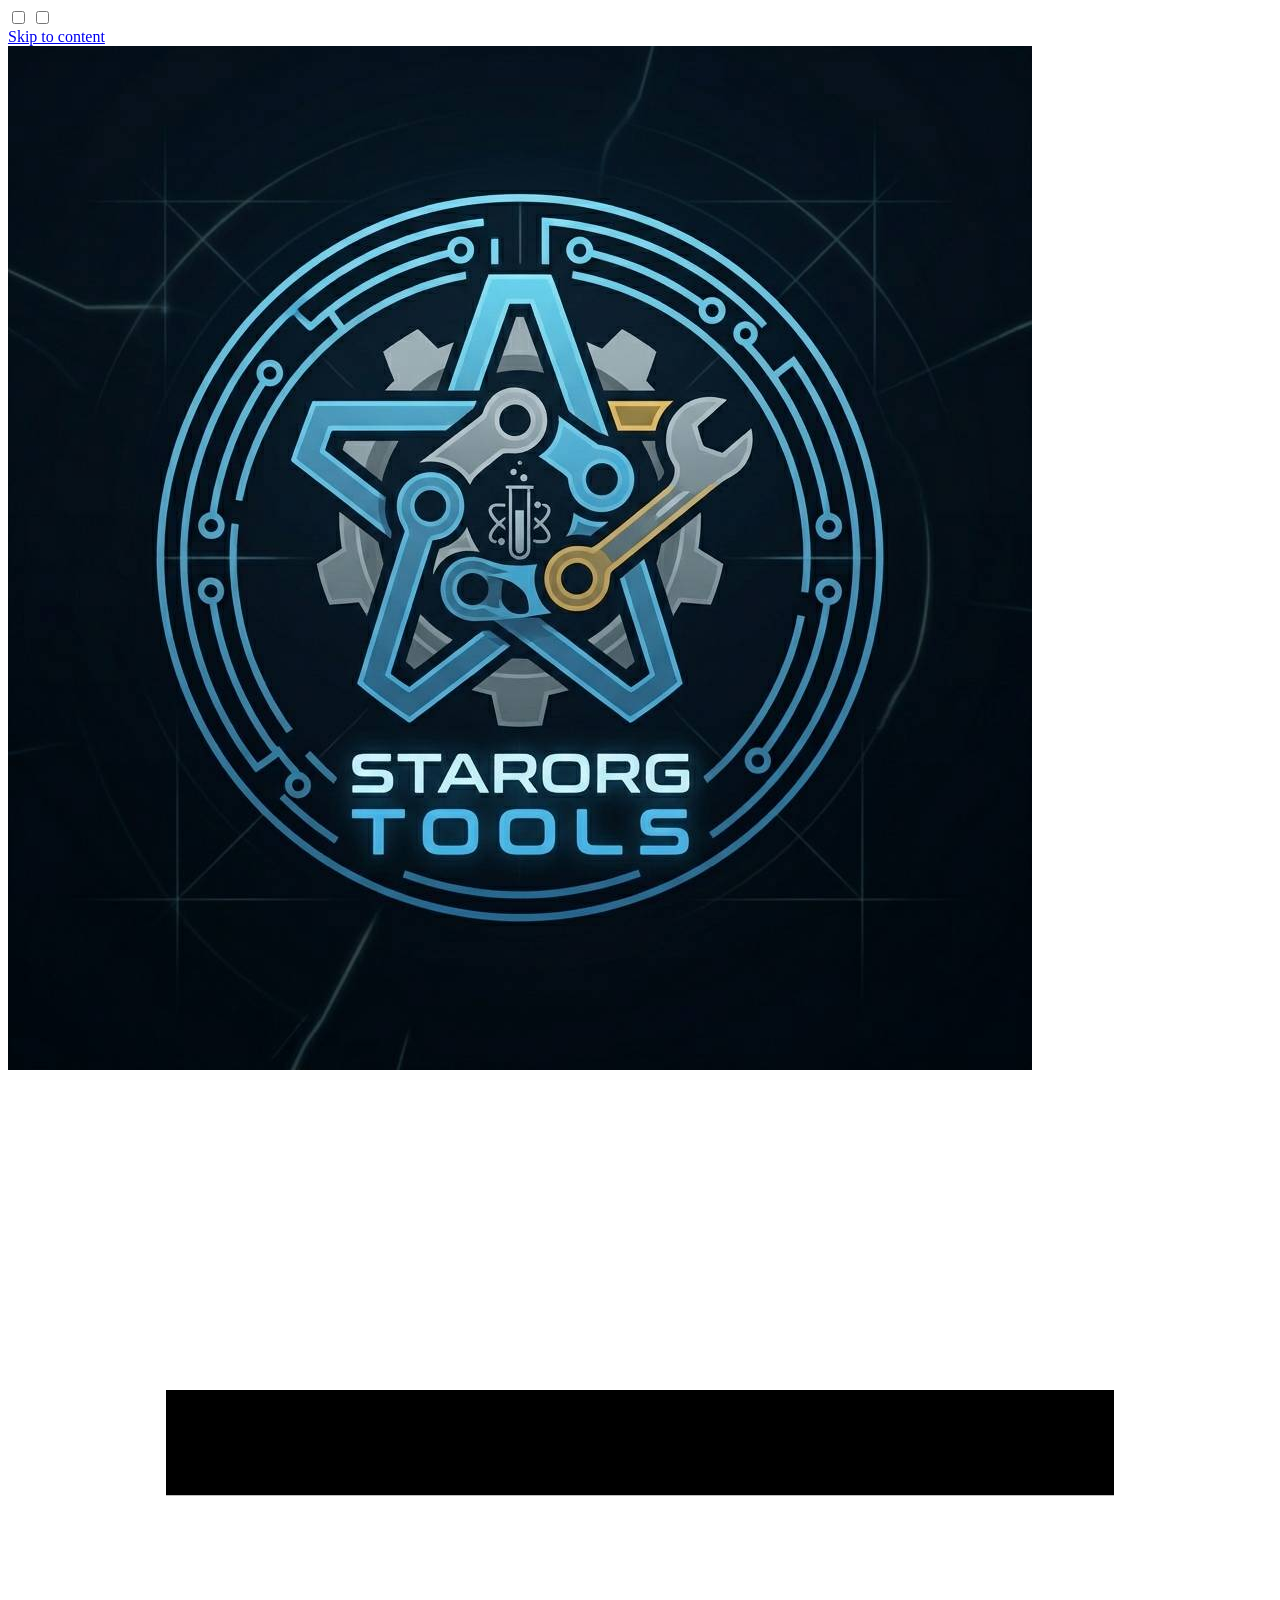
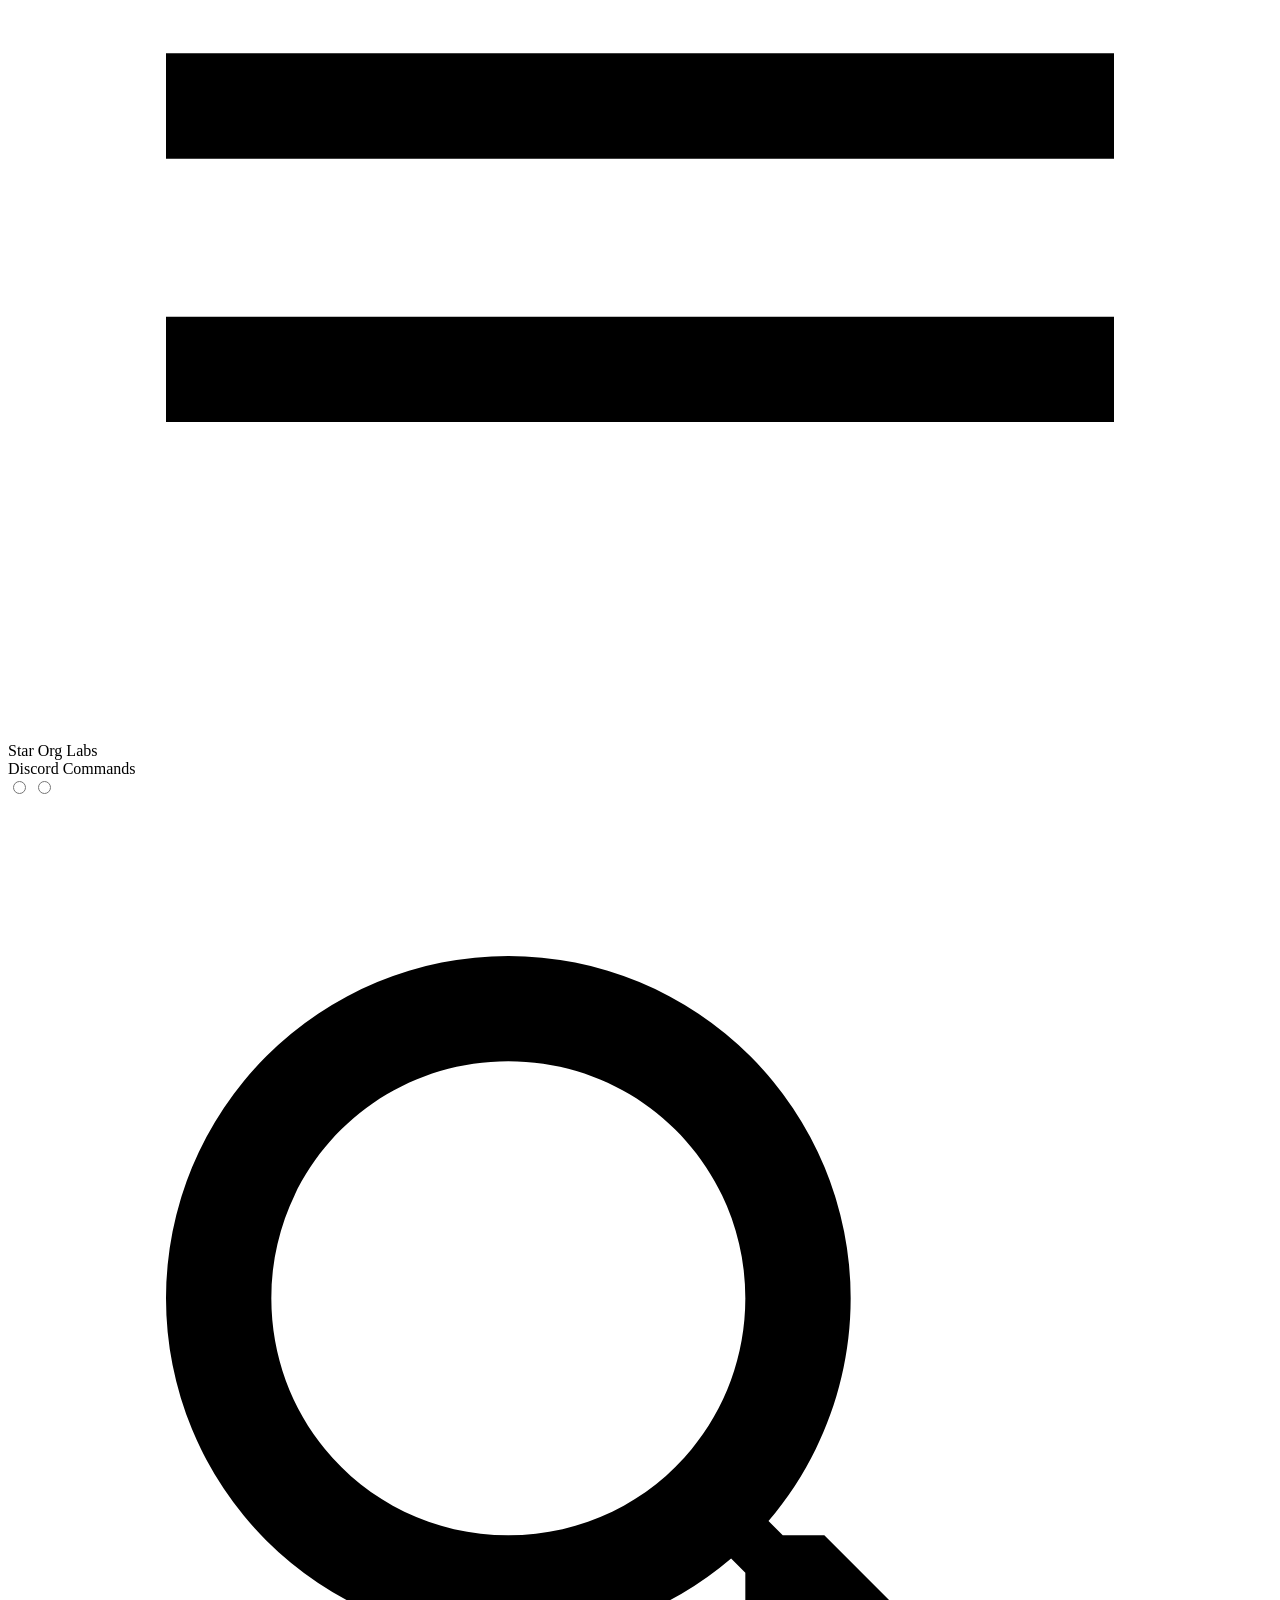
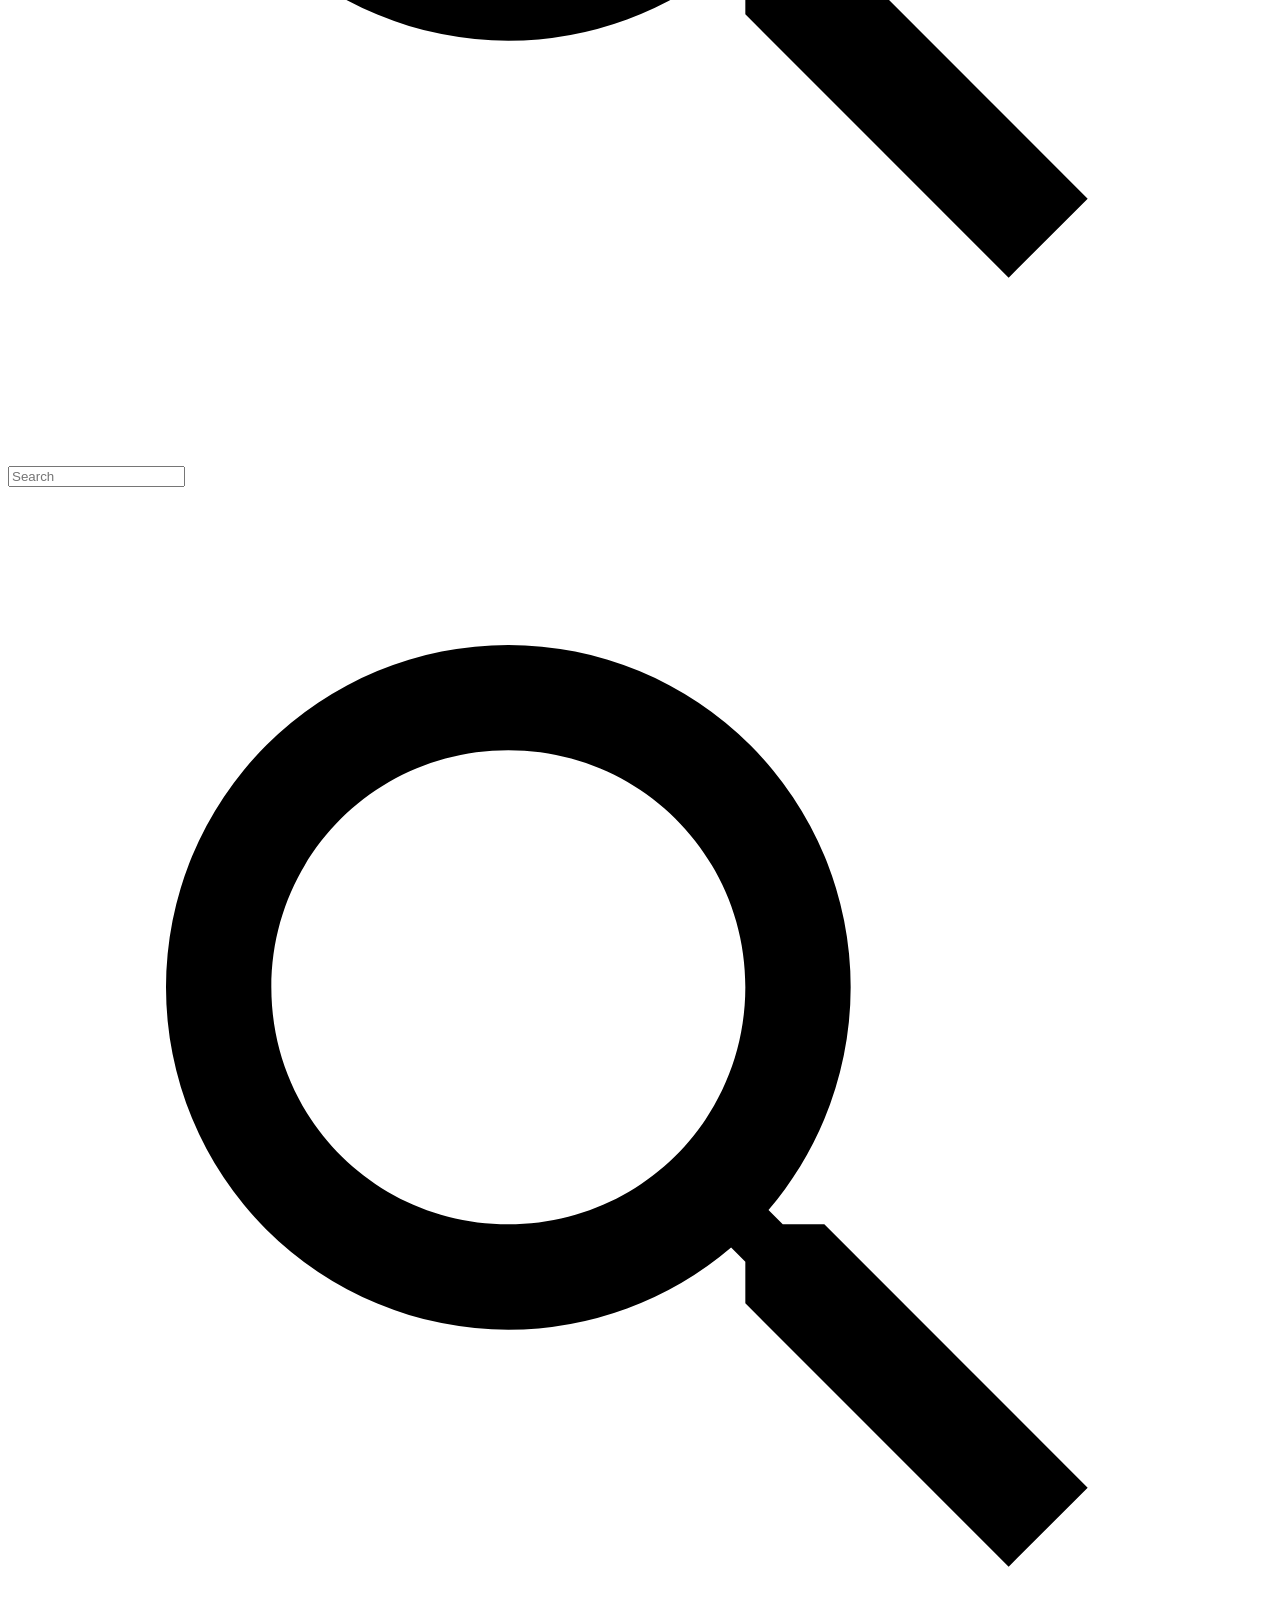
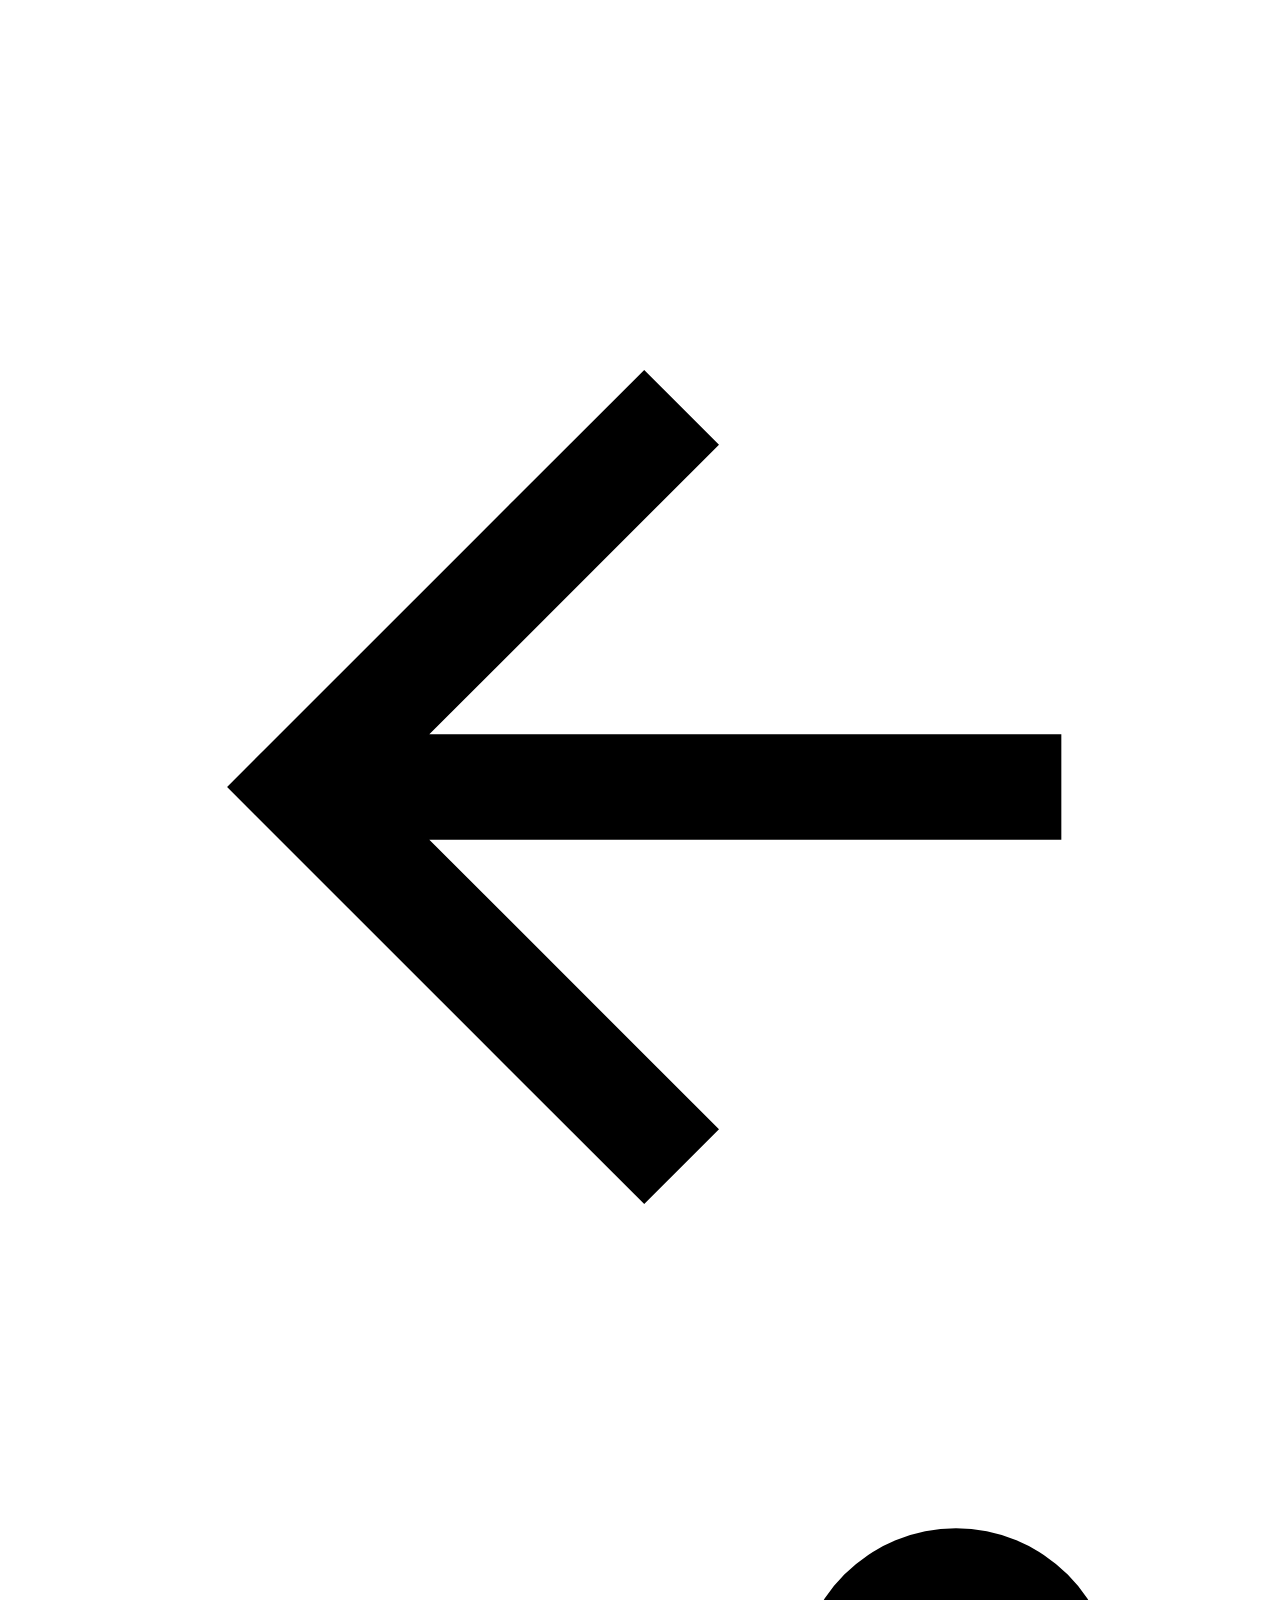
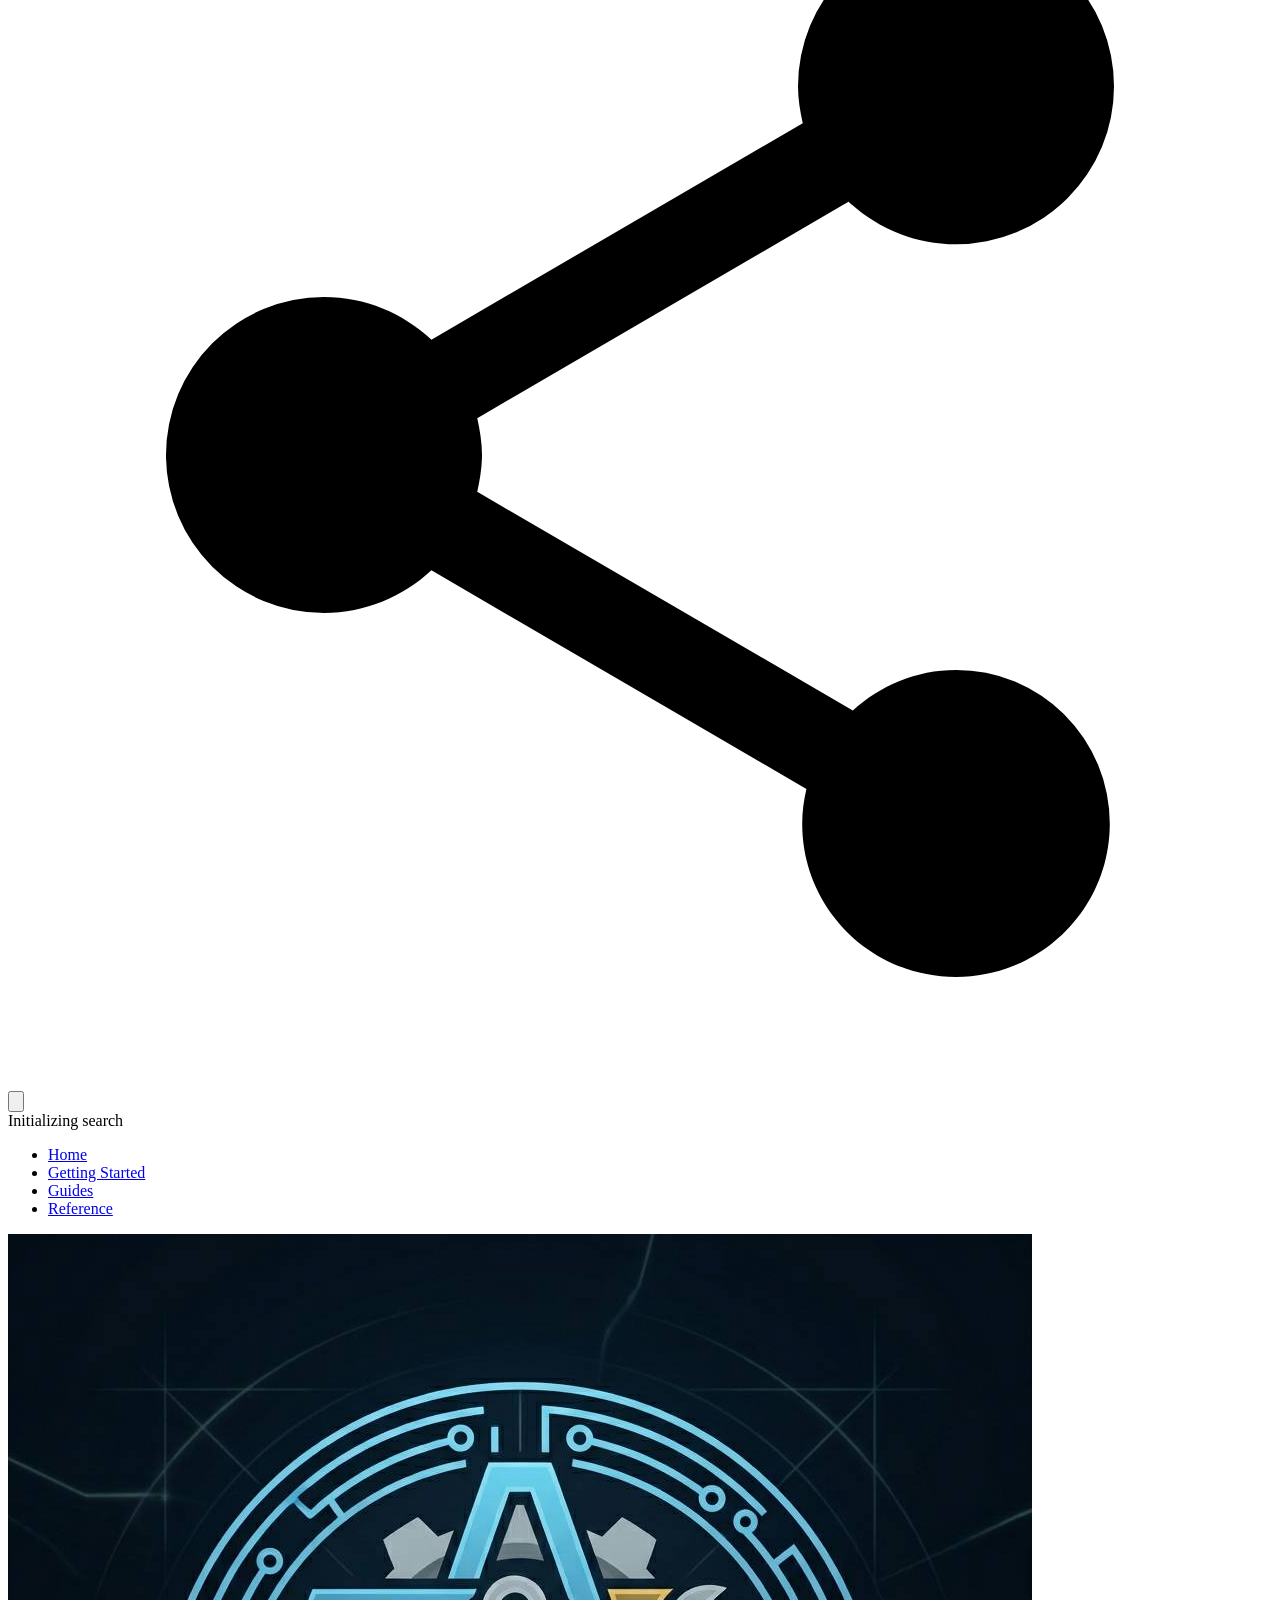
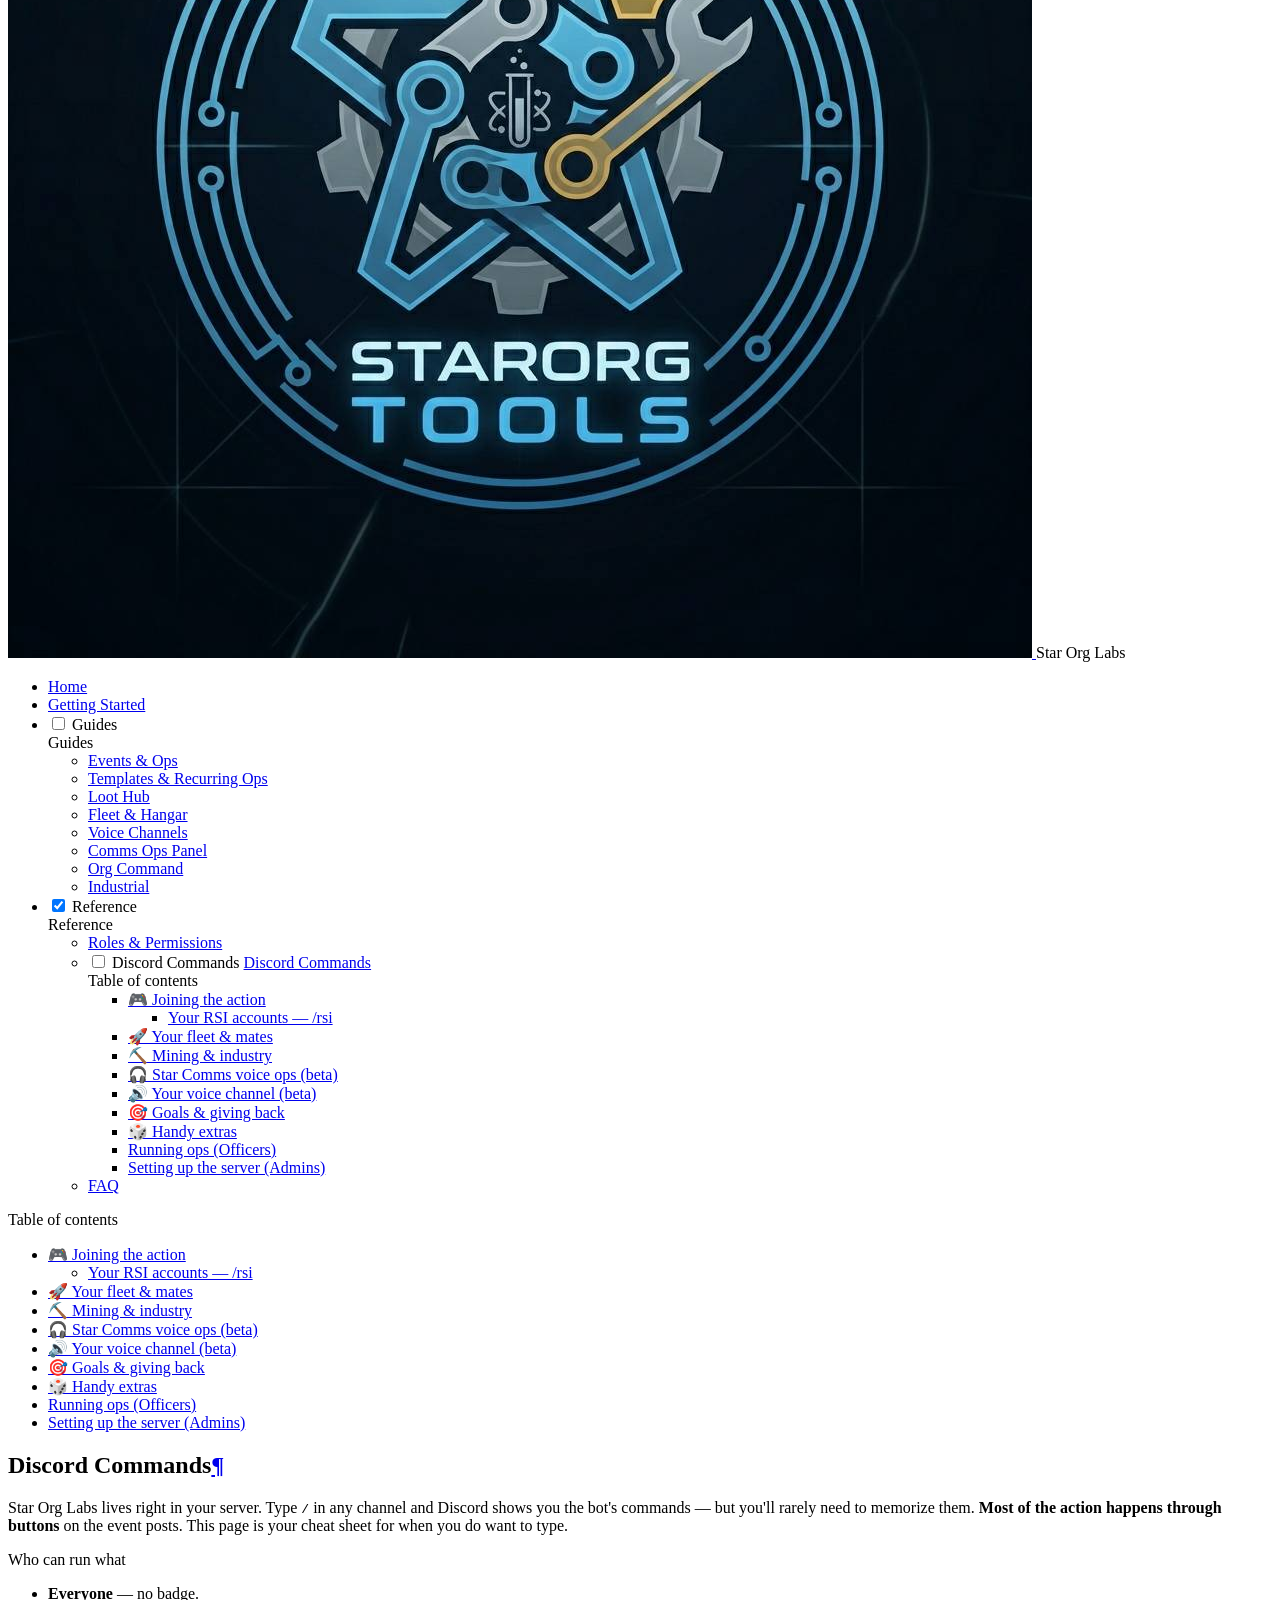
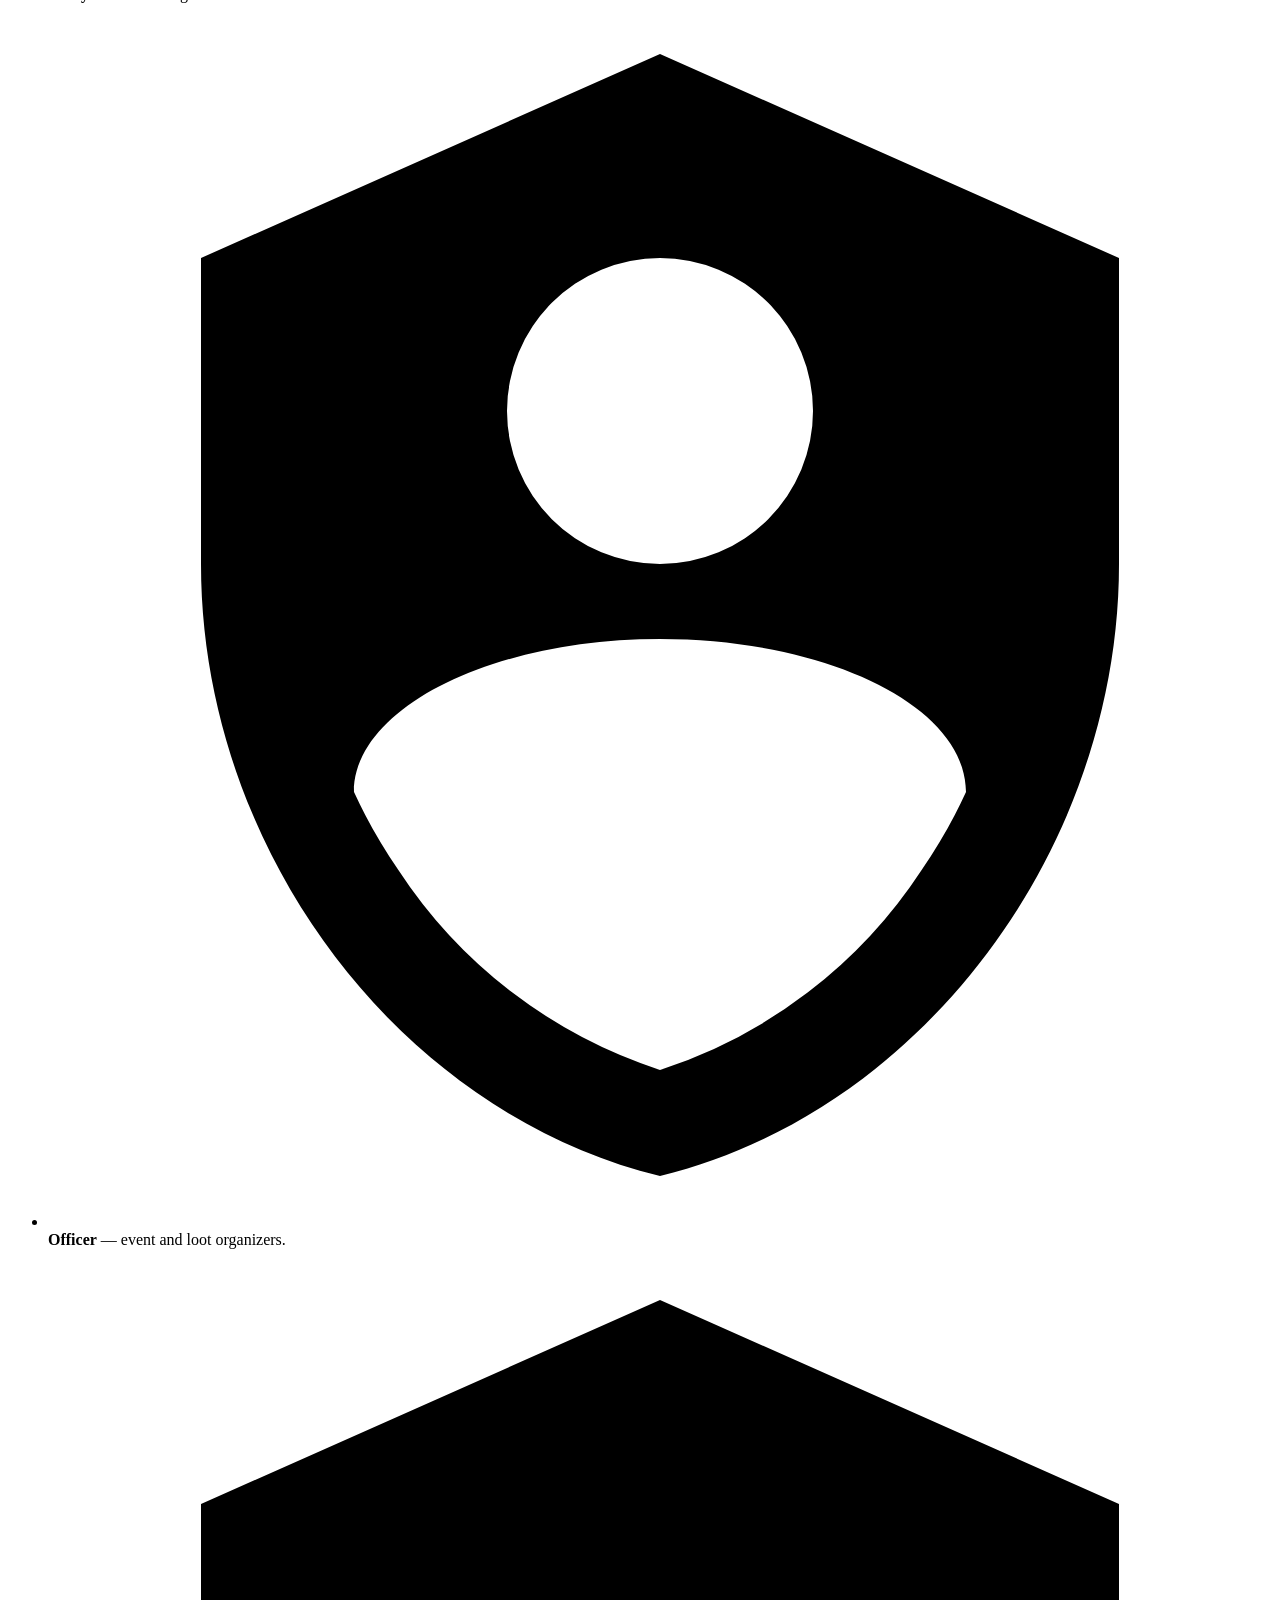
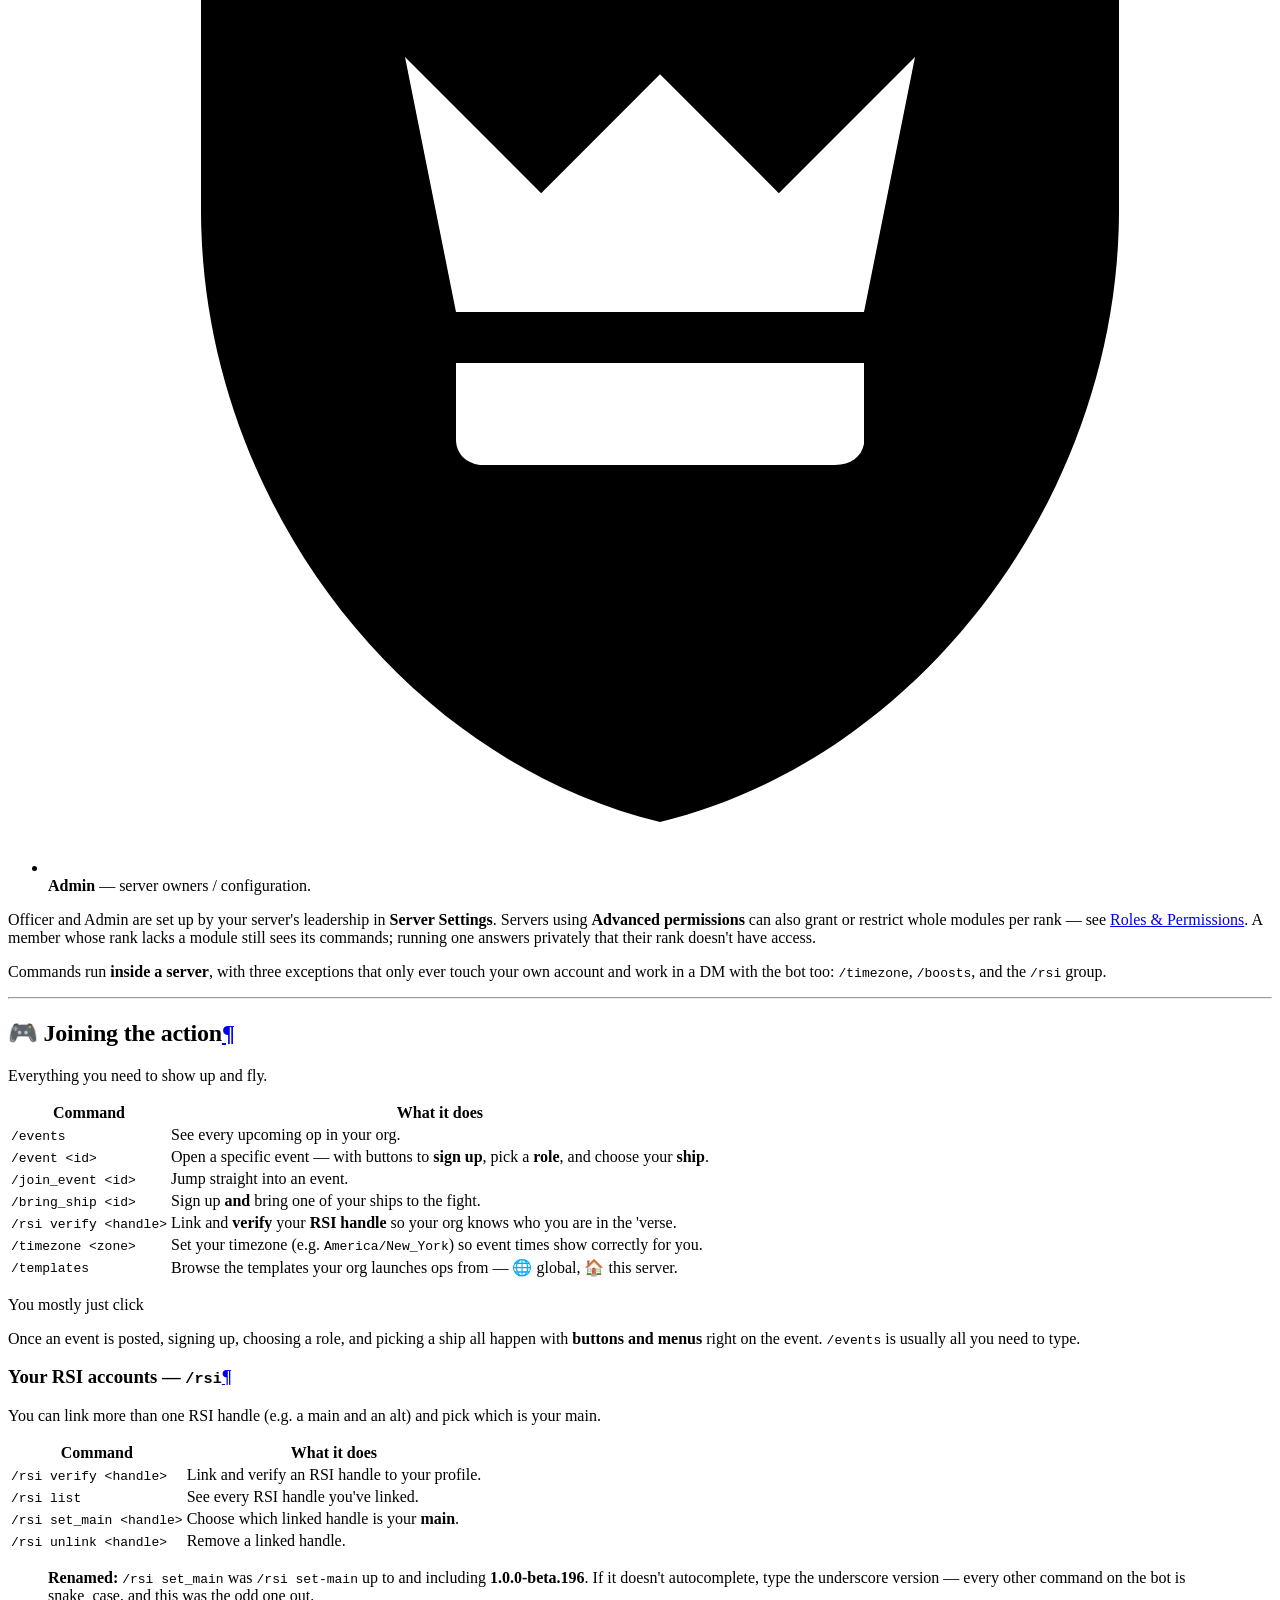
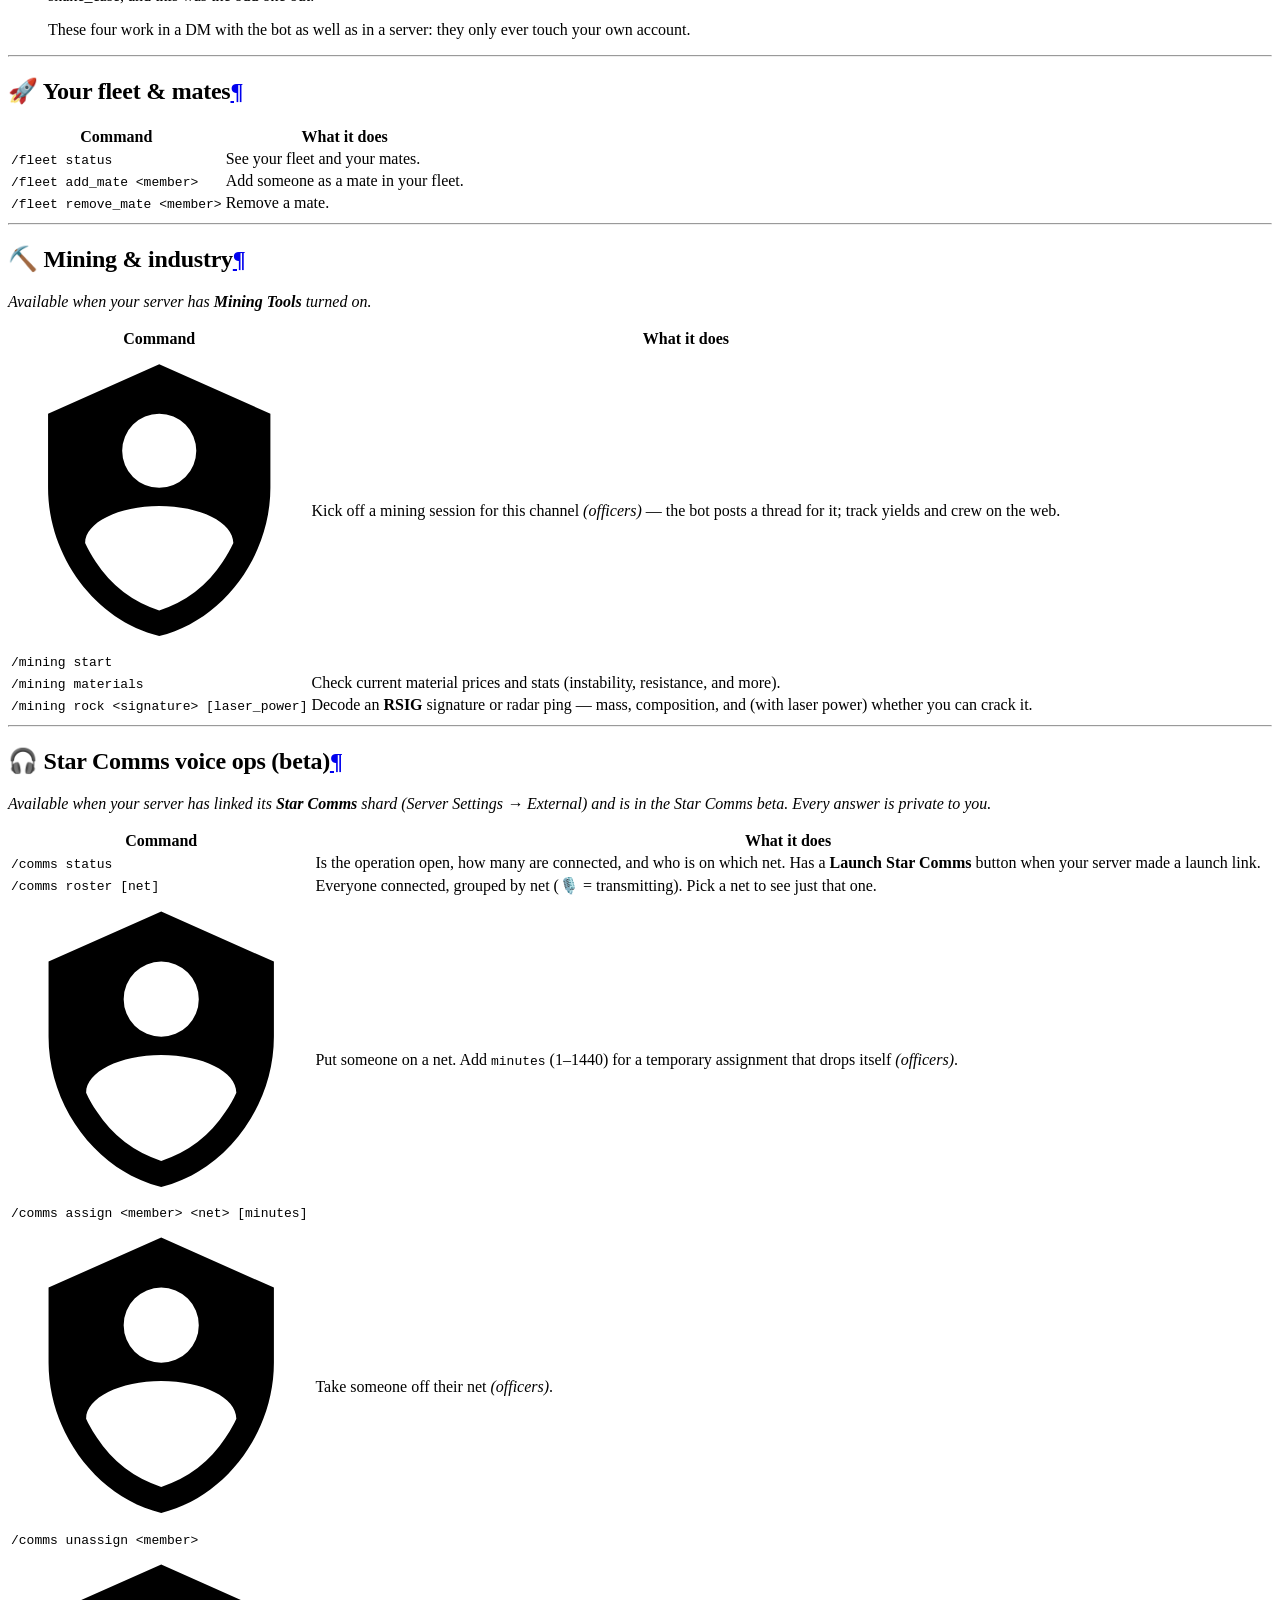
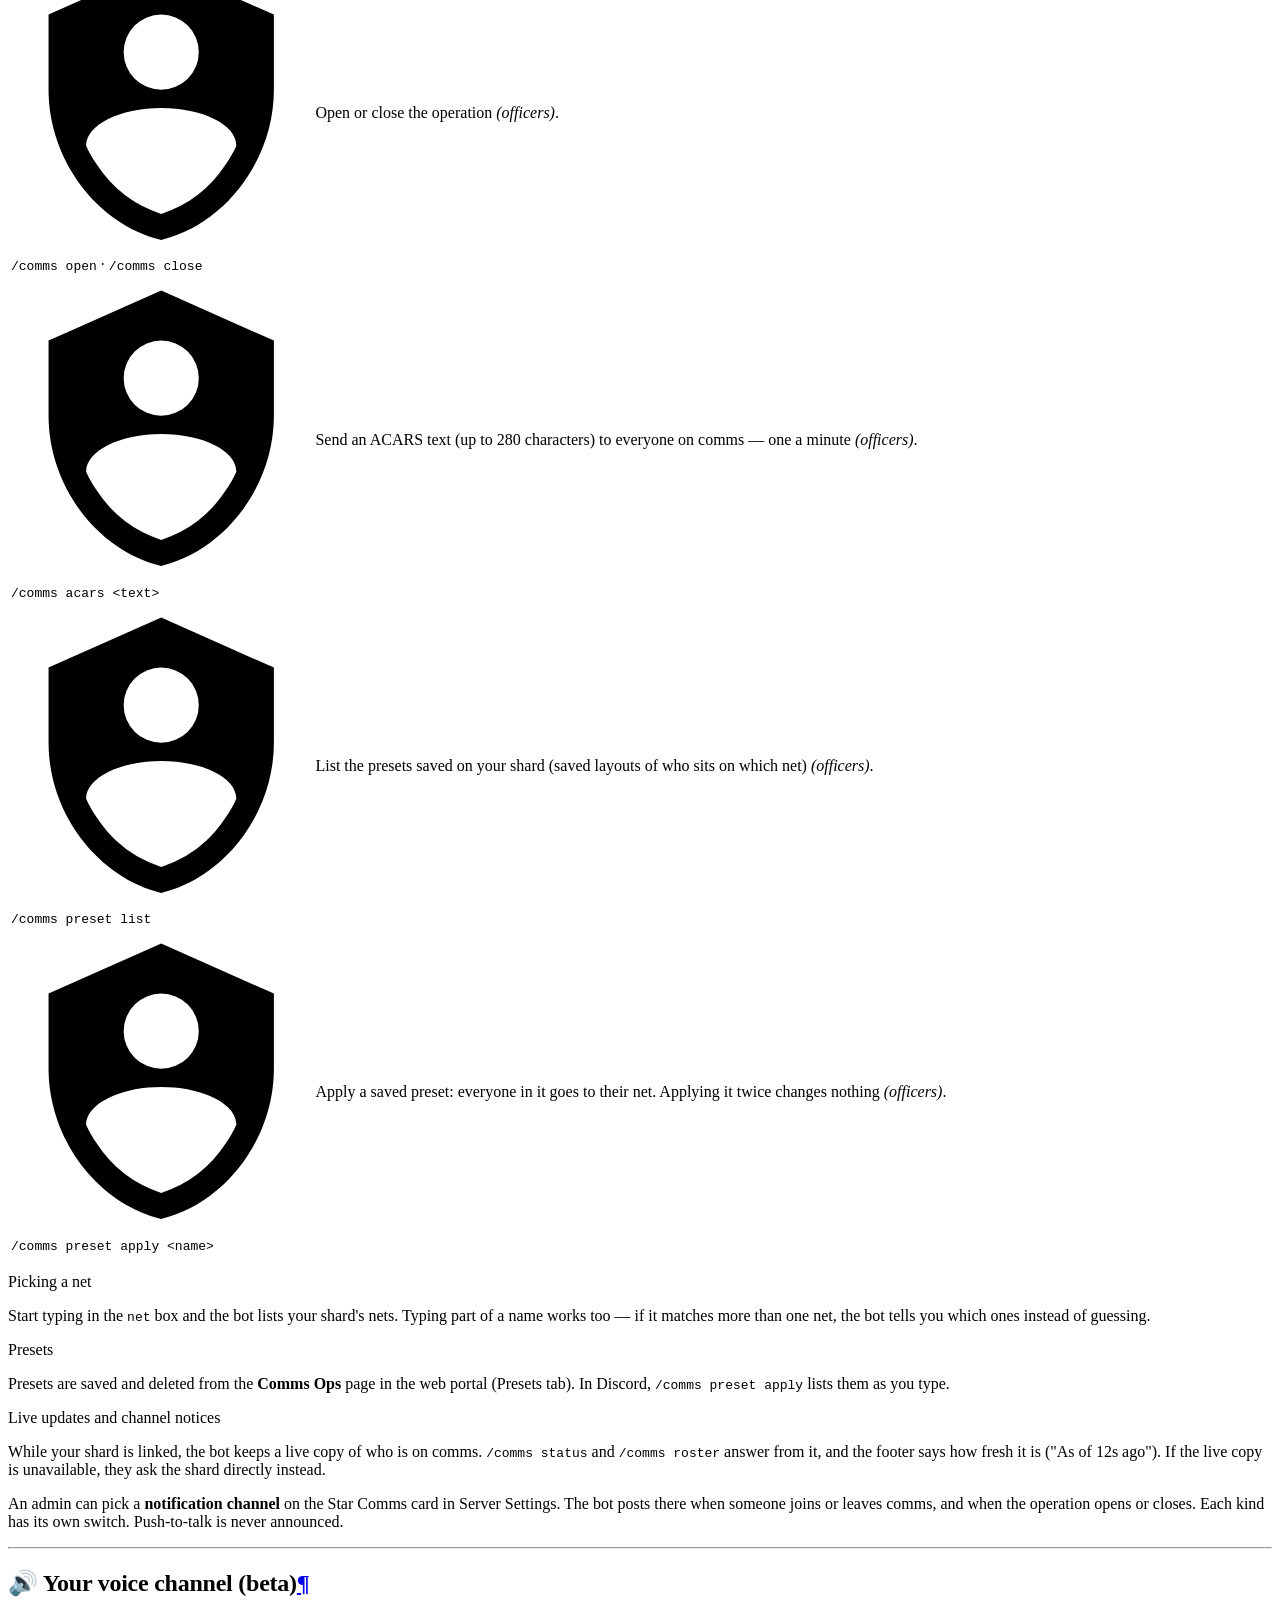
==== commands/index.html @ 7df2aede "docs: publish site from SC-ORG-BOT@2987dc85f8d1246855b70aba24f82c9642cce991" ====
<!doctype html>
<html lang="en" class="no-js">
  <head>
    
      <meta charset="utf-8">
      <meta name="viewport" content="width=device-width,initial-scale=1">
      
        <meta name="description" content="Star Citizen org management — from Discord to a full web command center. Events, fleet, loot, mining, recruitment, and org ops in one place.">
      
      
        <meta name="author" content="Star Org Labs">
      
      
        <link rel="canonical" href="https://wiki.starorg.tools/commands/">
      
      
        <link rel="prev" href="../permissions/">
      
      
        <link rel="next" href="../faq/">
      
      
        
      
      
      <link rel="icon" href="../assets/logo.png">
      <meta name="generator" content="mkdocs-1.6.1, mkdocs-material-9.7.7">
    
    
      
        <title>Discord Commands - Star Org Labs</title>
      
    
    
      <link rel="stylesheet" href="../assets/stylesheets/main.ec1eaa64.min.css">
      
        
        <link rel="stylesheet" href="../assets/stylesheets/palette.ab4e12ef.min.css">
      
      


    
    
      
    
    
      
        
        
        <link rel="preconnect" href="https://fonts.gstatic.com" crossorigin>
        <link rel="stylesheet" href="https://fonts.googleapis.com/css?family=Inter:300,300i,400,400i,700,700i%7CJetBrains+Mono:400,400i,700,700i&display=fallback">
        <style>:root{--md-text-font:"Inter";--md-code-font:"JetBrains Mono"}</style>
      
    
    
      <link rel="stylesheet" href="../stylesheets/extra.css">
    
    <script>__md_scope=new URL("..",location),__md_hash=e=>[...e].reduce(((e,_)=>(e<<5)-e+_.charCodeAt(0)),0),__md_get=(e,_=localStorage,t=__md_scope)=>JSON.parse(_.getItem(t.pathname+"."+e)),__md_set=(e,_,t=localStorage,a=__md_scope)=>{try{t.setItem(a.pathname+"."+e,JSON.stringify(_))}catch(e){}}</script>
    
      

    
    
  </head>
  
  
    
    
      
    
    
    
    
    <body dir="ltr" data-md-color-scheme="slate" data-md-color-primary="custom" data-md-color-accent="custom">
  
    
    <input class="md-toggle" data-md-toggle="drawer" type="checkbox" id="__drawer" autocomplete="off">
    <input class="md-toggle" data-md-toggle="search" type="checkbox" id="__search" autocomplete="off">
    <label class="md-overlay" for="__drawer"></label>
    <div data-md-component="skip">
      
        
        <a href="#discord-commands" class="md-skip">
          Skip to content
        </a>
      
    </div>
    <div data-md-component="announce">
      
    </div>
    
    
      

  

<header class="md-header md-header--shadow md-header--lifted" data-md-component="header">
  <nav class="md-header__inner md-grid" aria-label="Header">
    <a href=".." title="Star Org Labs" class="md-header__button md-logo" aria-label="Star Org Labs" data-md-component="logo">
      
  <img src="../assets/logo.png" alt="logo">

    </a>
    <label class="md-header__button md-icon" for="__drawer">
      
      <svg xmlns="http://www.w3.org/2000/svg" viewBox="0 0 24 24"><path d="M3 6h18v2H3zm0 5h18v2H3zm0 5h18v2H3z"/></svg>
    </label>
    <div class="md-header__title" data-md-component="header-title">
      <div class="md-header__ellipsis">
        <div class="md-header__topic">
          <span class="md-ellipsis">
            Star Org Labs
          </span>
        </div>
        <div class="md-header__topic" data-md-component="header-topic">
          <span class="md-ellipsis">
            
              Discord Commands
            
          </span>
        </div>
      </div>
    </div>
    
      
        <form class="md-header__option" data-md-component="palette">
  
    
    
    
    <input class="md-option" data-md-color-media="(prefers-color-scheme: dark)" data-md-color-scheme="slate" data-md-color-primary="custom" data-md-color-accent="custom"  aria-label="Switch to light mode"  type="radio" name="__palette" id="__palette_0">
    
      <label class="md-header__button md-icon" title="Switch to light mode" for="__palette_1" hidden>
        <svg xmlns="http://www.w3.org/2000/svg" viewBox="0 0 24 24"><path d="M12 7a5 5 0 0 1 5 5 5 5 0 0 1-5 5 5 5 0 0 1-5-5 5 5 0 0 1 5-5m0 2a3 3 0 0 0-3 3 3 3 0 0 0 3 3 3 3 0 0 0 3-3 3 3 0 0 0-3-3m0-7 2.39 3.42C13.65 5.15 12.84 5 12 5s-1.65.15-2.39.42zM3.34 7l4.16-.35A7.2 7.2 0 0 0 5.94 8.5c-.44.74-.69 1.5-.83 2.29zm.02 10 1.76-3.77a7.131 7.131 0 0 0 2.38 4.14zM20.65 7l-1.77 3.79a7.02 7.02 0 0 0-2.38-4.15zm-.01 10-4.14.36c.59-.51 1.12-1.14 1.54-1.86.42-.73.69-1.5.83-2.29zM12 22l-2.41-3.44c.74.27 1.55.44 2.41.44.82 0 1.63-.17 2.37-.44z"/></svg>
      </label>
    
  
    
    
    
    <input class="md-option" data-md-color-media="(prefers-color-scheme: light)" data-md-color-scheme="default" data-md-color-primary="custom" data-md-color-accent="custom"  aria-label="Switch to dark mode"  type="radio" name="__palette" id="__palette_1">
    
      <label class="md-header__button md-icon" title="Switch to dark mode" for="__palette_0" hidden>
        <svg xmlns="http://www.w3.org/2000/svg" viewBox="0 0 24 24"><path d="m17.75 4.09-2.53 1.94.91 3.06-2.63-1.81-2.63 1.81.91-3.06-2.53-1.94L12.44 4l1.06-3 1.06 3zm3.5 6.91-1.64 1.25.59 1.98-1.7-1.17-1.7 1.17.59-1.98L15.75 11l2.06-.05L18.5 9l.69 1.95zm-2.28 4.95c.83-.08 1.72 1.1 1.19 1.85-.32.45-.66.87-1.08 1.27C15.17 23 8.84 23 4.94 19.07c-3.91-3.9-3.91-10.24 0-14.14.4-.4.82-.76 1.27-1.08.75-.53 1.93.36 1.85 1.19-.27 2.86.69 5.83 2.89 8.02a9.96 9.96 0 0 0 8.02 2.89m-1.64 2.02a12.08 12.08 0 0 1-7.8-3.47c-2.17-2.19-3.33-5-3.49-7.82-2.81 3.14-2.7 7.96.31 10.98 3.02 3.01 7.84 3.12 10.98.31"/></svg>
      </label>
    
  
</form>
      
    
    
      <script>var palette=__md_get("__palette");if(palette&&palette.color){if("(prefers-color-scheme)"===palette.color.media){var media=matchMedia("(prefers-color-scheme: light)"),input=document.querySelector(media.matches?"[data-md-color-media='(prefers-color-scheme: light)']":"[data-md-color-media='(prefers-color-scheme: dark)']");palette.color.media=input.getAttribute("data-md-color-media"),palette.color.scheme=input.getAttribute("data-md-color-scheme"),palette.color.primary=input.getAttribute("data-md-color-primary"),palette.color.accent=input.getAttribute("data-md-color-accent")}for(var[key,value]of Object.entries(palette.color))document.body.setAttribute("data-md-color-"+key,value)}</script>
    
    
    
      
      
        <label class="md-header__button md-icon" for="__search">
          
          <svg xmlns="http://www.w3.org/2000/svg" viewBox="0 0 24 24"><path d="M9.5 3A6.5 6.5 0 0 1 16 9.5c0 1.61-.59 3.09-1.56 4.23l.27.27h.79l5 5-1.5 1.5-5-5v-.79l-.27-.27A6.52 6.52 0 0 1 9.5 16 6.5 6.5 0 0 1 3 9.5 6.5 6.5 0 0 1 9.5 3m0 2C7 5 5 7 5 9.5S7 14 9.5 14 14 12 14 9.5 12 5 9.5 5"/></svg>
        </label>
        <div class="md-search" data-md-component="search" role="dialog">
  <label class="md-search__overlay" for="__search"></label>
  <div class="md-search__inner" role="search">
    <form class="md-search__form" name="search">
      <input type="text" class="md-search__input" name="query" aria-label="Search" placeholder="Search" autocapitalize="off" autocorrect="off" autocomplete="off" spellcheck="false" data-md-component="search-query" required>
      <label class="md-search__icon md-icon" for="__search">
        
        <svg xmlns="http://www.w3.org/2000/svg" viewBox="0 0 24 24"><path d="M9.5 3A6.5 6.5 0 0 1 16 9.5c0 1.61-.59 3.09-1.56 4.23l.27.27h.79l5 5-1.5 1.5-5-5v-.79l-.27-.27A6.52 6.52 0 0 1 9.5 16 6.5 6.5 0 0 1 3 9.5 6.5 6.5 0 0 1 9.5 3m0 2C7 5 5 7 5 9.5S7 14 9.5 14 14 12 14 9.5 12 5 9.5 5"/></svg>
        
        <svg xmlns="http://www.w3.org/2000/svg" viewBox="0 0 24 24"><path d="M20 11v2H8l5.5 5.5-1.42 1.42L4.16 12l7.92-7.92L13.5 5.5 8 11z"/></svg>
      </label>
      <nav class="md-search__options" aria-label="Search">
        
          <a href="javascript:void(0)" class="md-search__icon md-icon" title="Share" aria-label="Share" data-clipboard data-clipboard-text="" data-md-component="search-share" tabindex="-1">
            
            <svg xmlns="http://www.w3.org/2000/svg" viewBox="0 0 24 24"><path d="M18 16.08c-.76 0-1.44.3-1.96.77L8.91 12.7c.05-.23.09-.46.09-.7s-.04-.47-.09-.7l7.05-4.11c.54.5 1.25.81 2.04.81a3 3 0 0 0 3-3 3 3 0 0 0-3-3 3 3 0 0 0-3 3c0 .24.04.47.09.7L8.04 9.81C7.5 9.31 6.79 9 6 9a3 3 0 0 0-3 3 3 3 0 0 0 3 3c.79 0 1.5-.31 2.04-.81l7.12 4.15c-.05.21-.08.43-.08.66 0 1.61 1.31 2.91 2.92 2.91s2.92-1.3 2.92-2.91A2.92 2.92 0 0 0 18 16.08"/></svg>
          </a>
        
        <button type="reset" class="md-search__icon md-icon" title="Clear" aria-label="Clear" tabindex="-1">
          
          <svg xmlns="http://www.w3.org/2000/svg" viewBox="0 0 24 24"><path d="M19 6.41 17.59 5 12 10.59 6.41 5 5 6.41 10.59 12 5 17.59 6.41 19 12 13.41 17.59 19 19 17.59 13.41 12z"/></svg>
        </button>
      </nav>
      
        <div class="md-search__suggest" data-md-component="search-suggest"></div>
      
    </form>
    <div class="md-search__output">
      <div class="md-search__scrollwrap" tabindex="0" data-md-scrollfix>
        <div class="md-search-result" data-md-component="search-result">
          <div class="md-search-result__meta">
            Initializing search
          </div>
          <ol class="md-search-result__list" role="presentation"></ol>
        </div>
      </div>
    </div>
  </div>
</div>
      
    
    
  </nav>
  
    
      
<nav class="md-tabs" aria-label="Tabs" data-md-component="tabs">
  <div class="md-grid">
    <ul class="md-tabs__list">
      
        
  
  
  
  
    <li class="md-tabs__item">
      <a href=".." class="md-tabs__link">
        
  
  
    
  
  Home

      </a>
    </li>
  

      
        
  
  
  
  
    <li class="md-tabs__item">
      <a href="../getting-started/" class="md-tabs__link">
        
  
  
    
  
  Getting Started

      </a>
    </li>
  

      
        
  
  
  
  
    
    
      <li class="md-tabs__item">
        <a href="../guides/events/" class="md-tabs__link">
          
  
  
  Guides

        </a>
      </li>
    
  

      
        
  
  
  
    
  
  
    
    
      <li class="md-tabs__item md-tabs__item--active">
        <a href="../permissions/" class="md-tabs__link">
          
  
  
  Reference

        </a>
      </li>
    
  

      
    </ul>
  </div>
</nav>
    
  
</header>
    
    <div class="md-container" data-md-component="container">
      
      
        
      
      <main class="md-main" data-md-component="main">
        <div class="md-main__inner md-grid">
          
            
              
              <div class="md-sidebar md-sidebar--primary" data-md-component="sidebar" data-md-type="navigation" >
                <div class="md-sidebar__scrollwrap">
                  <div class="md-sidebar__inner">
                    


  


<nav class="md-nav md-nav--primary md-nav--lifted" aria-label="Navigation" data-md-level="0">
  <label class="md-nav__title" for="__drawer">
    <a href=".." title="Star Org Labs" class="md-nav__button md-logo" aria-label="Star Org Labs" data-md-component="logo">
      
  <img src="../assets/logo.png" alt="logo">

    </a>
    Star Org Labs
  </label>
  
  <ul class="md-nav__list" data-md-scrollfix>
    
      
      
  
  
  
  
    <li class="md-nav__item">
      <a href=".." class="md-nav__link">
        
  
  
  <span class="md-ellipsis">
    
  
    Home
  

    
  </span>
  
  

      </a>
    </li>
  

    
      
      
  
  
  
  
    <li class="md-nav__item">
      <a href="../getting-started/" class="md-nav__link">
        
  
  
  <span class="md-ellipsis">
    
  
    Getting Started
  

    
  </span>
  
  

      </a>
    </li>
  

    
      
      
  
  
  
  
    
    
    
    
      
      
        
      
    
    
    <li class="md-nav__item md-nav__item--nested">
      
        
        
        <input class="md-nav__toggle md-toggle " type="checkbox" id="__nav_3" >
        
          
          <label class="md-nav__link" for="__nav_3" id="__nav_3_label" tabindex="0">
            
  
  
  <span class="md-ellipsis">
    
  
    Guides
  

    
  </span>
  
  

            <span class="md-nav__icon md-icon"></span>
          </label>
        
        <nav class="md-nav" data-md-level="1" aria-labelledby="__nav_3_label" aria-expanded="false">
          <label class="md-nav__title" for="__nav_3">
            <span class="md-nav__icon md-icon"></span>
            
  
    Guides
  

          </label>
          <ul class="md-nav__list" data-md-scrollfix>
            
              
                
  
  
  
  
    <li class="md-nav__item">
      <a href="../guides/events/" class="md-nav__link">
        
  
  
  <span class="md-ellipsis">
    
  
    Events & Ops
  

    
  </span>
  
  

      </a>
    </li>
  

              
            
              
                
  
  
  
  
    <li class="md-nav__item">
      <a href="../guides/templates-and-recurring/" class="md-nav__link">
        
  
  
  <span class="md-ellipsis">
    
  
    Templates & Recurring Ops
  

    
  </span>
  
  

      </a>
    </li>
  

              
            
              
                
  
  
  
  
    <li class="md-nav__item">
      <a href="../guides/loot/" class="md-nav__link">
        
  
  
  <span class="md-ellipsis">
    
  
    Loot Hub
  

    
  </span>
  
  

      </a>
    </li>
  

              
            
              
                
  
  
  
  
    <li class="md-nav__item">
      <a href="../guides/fleet/" class="md-nav__link">
        
  
  
  <span class="md-ellipsis">
    
  
    Fleet & Hangar
  

    
  </span>
  
  

      </a>
    </li>
  

              
            
              
                
  
  
  
  
    <li class="md-nav__item">
      <a href="../guides/voice/" class="md-nav__link">
        
  
  
  <span class="md-ellipsis">
    
  
    Voice Channels
  

    
  </span>
  
  

      </a>
    </li>
  

              
            
              
                
  
  
  
  
    <li class="md-nav__item">
      <a href="../guides/comms-ops/" class="md-nav__link">
        
  
  
  <span class="md-ellipsis">
    
  
    Comms Ops Panel
  

    
  </span>
  
  

      </a>
    </li>
  

              
            
              
                
  
  
  
  
    <li class="md-nav__item">
      <a href="../guides/org-command/" class="md-nav__link">
        
  
  
  <span class="md-ellipsis">
    
  
    Org Command
  

    
  </span>
  
  

      </a>
    </li>
  

              
            
              
                
  
  
  
  
    <li class="md-nav__item">
      <a href="../guides/industrial/" class="md-nav__link">
        
  
  
  <span class="md-ellipsis">
    
  
    Industrial
  

    
  </span>
  
  

      </a>
    </li>
  

              
            
          </ul>
        </nav>
      
    </li>
  

    
      
      
  
  
    
  
  
  
    
    
    
    
      
        
        
      
      
        
      
    
    
    <li class="md-nav__item md-nav__item--active md-nav__item--section md-nav__item--nested">
      
        
        
        <input class="md-nav__toggle md-toggle " type="checkbox" id="__nav_4" checked>
        
          
          <label class="md-nav__link" for="__nav_4" id="__nav_4_label" tabindex="">
            
  
  
  <span class="md-ellipsis">
    
  
    Reference
  

    
  </span>
  
  

            <span class="md-nav__icon md-icon"></span>
          </label>
        
        <nav class="md-nav" data-md-level="1" aria-labelledby="__nav_4_label" aria-expanded="true">
          <label class="md-nav__title" for="__nav_4">
            <span class="md-nav__icon md-icon"></span>
            
  
    Reference
  

          </label>
          <ul class="md-nav__list" data-md-scrollfix>
            
              
                
  
  
  
  
    <li class="md-nav__item">
      <a href="../permissions/" class="md-nav__link">
        
  
  
  <span class="md-ellipsis">
    
  
    Roles & Permissions
  

    
  </span>
  
  

      </a>
    </li>
  

              
            
              
                
  
  
    
  
  
  
    <li class="md-nav__item md-nav__item--active">
      
      <input class="md-nav__toggle md-toggle" type="checkbox" id="__toc">
      
      
        
      
      
        <label class="md-nav__link md-nav__link--active" for="__toc">
          
  
  
  <span class="md-ellipsis">
    
  
    Discord Commands
  

    
  </span>
  
  

          <span class="md-nav__icon md-icon"></span>
        </label>
      
      <a href="./" class="md-nav__link md-nav__link--active">
        
  
  
  <span class="md-ellipsis">
    
  
    Discord Commands
  

    
  </span>
  
  

      </a>
      
        

<nav class="md-nav md-nav--secondary" aria-label="Table of contents">
  
  
  
    
  
  
    <label class="md-nav__title" for="__toc">
      <span class="md-nav__icon md-icon"></span>
      Table of contents
    </label>
    <ul class="md-nav__list" data-md-component="toc" data-md-scrollfix>
      
        <li class="md-nav__item">
  <a href="#joining-the-action" class="md-nav__link">
    <span class="md-ellipsis">
      
        🎮 Joining the action
      
    </span>
  </a>
  
    <nav class="md-nav" aria-label="🎮 Joining the action">
      <ul class="md-nav__list">
        
          <li class="md-nav__item">
  <a href="#your-rsi-accounts-rsi" class="md-nav__link">
    <span class="md-ellipsis">
      
        Your RSI accounts — /rsi
      
    </span>
  </a>
  
</li>
        
      </ul>
    </nav>
  
</li>
      
        <li class="md-nav__item">
  <a href="#your-fleet-mates" class="md-nav__link">
    <span class="md-ellipsis">
      
        🚀 Your fleet &amp; mates
      
    </span>
  </a>
  
</li>
      
        <li class="md-nav__item">
  <a href="#mining-industry" class="md-nav__link">
    <span class="md-ellipsis">
      
        ⛏️ Mining &amp; industry
      
    </span>
  </a>
  
</li>
      
        <li class="md-nav__item">
  <a href="#star-comms-voice-ops-beta" class="md-nav__link">
    <span class="md-ellipsis">
      
        🎧 Star Comms voice ops (beta)
      
    </span>
  </a>
  
</li>
      
        <li class="md-nav__item">
  <a href="#your-voice-channel-beta" class="md-nav__link">
    <span class="md-ellipsis">
      
        🔊 Your voice channel (beta)
      
    </span>
  </a>
  
</li>
      
        <li class="md-nav__item">
  <a href="#goals-giving-back" class="md-nav__link">
    <span class="md-ellipsis">
      
        🎯 Goals &amp; giving back
      
    </span>
  </a>
  
</li>
      
        <li class="md-nav__item">
  <a href="#handy-extras" class="md-nav__link">
    <span class="md-ellipsis">
      
        🎲 Handy extras
      
    </span>
  </a>
  
</li>
      
        <li class="md-nav__item">
  <a href="#running-ops-officers" class="md-nav__link">
    <span class="md-ellipsis">
      
        Running ops (Officers)
      
    </span>
  </a>
  
</li>
      
        <li class="md-nav__item">
  <a href="#setting-up-the-server-admins" class="md-nav__link">
    <span class="md-ellipsis">
      
        Setting up the server (Admins)
      
    </span>
  </a>
  
</li>
      
    </ul>
  
</nav>
      
    </li>
  

              
            
              
                
  
  
  
  
    <li class="md-nav__item">
      <a href="../faq/" class="md-nav__link">
        
  
  
  <span class="md-ellipsis">
    
  
    FAQ
  

    
  </span>
  
  

      </a>
    </li>
  

              
            
          </ul>
        </nav>
      
    </li>
  

    
  </ul>
</nav>
                  </div>
                </div>
              </div>
            
            
              
              <div class="md-sidebar md-sidebar--secondary" data-md-component="sidebar" data-md-type="toc" >
                <div class="md-sidebar__scrollwrap">
                  <div class="md-sidebar__inner">
                    

<nav class="md-nav md-nav--secondary" aria-label="Table of contents">
  
  
  
    
  
  
    <label class="md-nav__title" for="__toc">
      <span class="md-nav__icon md-icon"></span>
      Table of contents
    </label>
    <ul class="md-nav__list" data-md-component="toc" data-md-scrollfix>
      
        <li class="md-nav__item">
  <a href="#joining-the-action" class="md-nav__link">
    <span class="md-ellipsis">
      
        🎮 Joining the action
      
    </span>
  </a>
  
    <nav class="md-nav" aria-label="🎮 Joining the action">
      <ul class="md-nav__list">
        
          <li class="md-nav__item">
  <a href="#your-rsi-accounts-rsi" class="md-nav__link">
    <span class="md-ellipsis">
      
        Your RSI accounts — /rsi
      
    </span>
  </a>
  
</li>
        
      </ul>
    </nav>
  
</li>
      
        <li class="md-nav__item">
  <a href="#your-fleet-mates" class="md-nav__link">
    <span class="md-ellipsis">
      
        🚀 Your fleet &amp; mates
      
    </span>
  </a>
  
</li>
      
        <li class="md-nav__item">
  <a href="#mining-industry" class="md-nav__link">
    <span class="md-ellipsis">
      
        ⛏️ Mining &amp; industry
      
    </span>
  </a>
  
</li>
      
        <li class="md-nav__item">
  <a href="#star-comms-voice-ops-beta" class="md-nav__link">
    <span class="md-ellipsis">
      
        🎧 Star Comms voice ops (beta)
      
    </span>
  </a>
  
</li>
      
        <li class="md-nav__item">
  <a href="#your-voice-channel-beta" class="md-nav__link">
    <span class="md-ellipsis">
      
        🔊 Your voice channel (beta)
      
    </span>
  </a>
  
</li>
      
        <li class="md-nav__item">
  <a href="#goals-giving-back" class="md-nav__link">
    <span class="md-ellipsis">
      
        🎯 Goals &amp; giving back
      
    </span>
  </a>
  
</li>
      
        <li class="md-nav__item">
  <a href="#handy-extras" class="md-nav__link">
    <span class="md-ellipsis">
      
        🎲 Handy extras
      
    </span>
  </a>
  
</li>
      
        <li class="md-nav__item">
  <a href="#running-ops-officers" class="md-nav__link">
    <span class="md-ellipsis">
      
        Running ops (Officers)
      
    </span>
  </a>
  
</li>
      
        <li class="md-nav__item">
  <a href="#setting-up-the-server-admins" class="md-nav__link">
    <span class="md-ellipsis">
      
        Setting up the server (Admins)
      
    </span>
  </a>
  
</li>
      
    </ul>
  
</nav>
                  </div>
                </div>
              </div>
            
          
          
            <div class="md-content" data-md-component="content">
              
              <article class="md-content__inner md-typeset">
                
                  



<h1 id="discord-commands">Discord Commands<a class="headerlink" href="#discord-commands" title="Permanent link">&para;</a></h1>
<p>Star Org Labs lives right in your server. Type <code>/</code> in any channel and Discord shows you
the bot's commands — but you'll rarely need to memorize them. <strong>Most of the action happens
through buttons</strong> on the event posts. This page is your cheat sheet for when you do want to
type.</p>
<div class="admonition info">
<p class="admonition-title">Who can run what</p>
<ul>
<li><strong>Everyone</strong> — no badge.</li>
<li><span class="twemoji"><svg xmlns="http://www.w3.org/2000/svg" viewBox="0 0 24 24"><path d="M12 1 3 5v6c0 5.55 3.84 10.74 9 12 5.16-1.26 9-6.45 9-12V5zm0 4a3 3 0 0 1 3 3 3 3 0 0 1-3 3 3 3 0 0 1-3-3 3 3 0 0 1 3-3m5.13 12A9.7 9.7 0 0 1 12 20.92 9.7 9.7 0 0 1 6.87 17c-.34-.5-.63-1-.87-1.53 0-1.65 2.71-3 6-3s6 1.32 6 3c-.24.53-.53 1.03-.87 1.53"/></svg></span> <strong>Officer</strong> — event and loot organizers.</li>
<li><span class="twemoji"><svg xmlns="http://www.w3.org/2000/svg" viewBox="0 0 24 24"><path d="m12 1 9 4v6c0 5.55-3.84 10.74-9 12-5.16-1.26-9-6.45-9-12V5zm4 13H8v1.5c0 .27.19.46.47.5h6.96c.31 0 .52-.16.57-.41V14m1-6-2.67 2.67L12 8.34l-2.33 2.33L7 8l1 5h8z"/></svg></span> <strong>Admin</strong> — server owners / configuration.</li>
</ul>
<p>Officer and Admin are set up by your server's leadership in <strong>Server Settings</strong>. Servers
using <strong>Advanced permissions</strong> can also grant or restrict whole modules per rank — see
<a href="../permissions/">Roles &amp; Permissions</a>. A member whose rank lacks a module still sees its
commands; running one answers privately that their rank doesn't have access.</p>
<p>Commands run <strong>inside a server</strong>, with three exceptions that only ever touch your own
account and work in a DM with the bot too: <code>/timezone</code>, <code>/boosts</code>, and the <code>/rsi</code> group.</p>
</div>
<hr />
<h2 id="joining-the-action">🎮 Joining the action<a class="headerlink" href="#joining-the-action" title="Permanent link">&para;</a></h2>
<p>Everything you need to show up and fly.</p>
<table>
<thead>
<tr>
<th>Command</th>
<th>What it does</th>
</tr>
</thead>
<tbody>
<tr>
<td><code>/events</code></td>
<td>See every upcoming op in your org.</td>
</tr>
<tr>
<td><code>/event &lt;id&gt;</code></td>
<td>Open a specific event — with buttons to <strong>sign up</strong>, pick a <strong>role</strong>, and choose your <strong>ship</strong>.</td>
</tr>
<tr>
<td><code>/join_event &lt;id&gt;</code></td>
<td>Jump straight into an event.</td>
</tr>
<tr>
<td><code>/bring_ship &lt;id&gt;</code></td>
<td>Sign up <strong>and</strong> bring one of your ships to the fight.</td>
</tr>
<tr>
<td><code>/rsi verify &lt;handle&gt;</code></td>
<td>Link and <strong>verify</strong> your <strong>RSI handle</strong> so your org knows who you are in the 'verse.</td>
</tr>
<tr>
<td><code>/timezone &lt;zone&gt;</code></td>
<td>Set your timezone (e.g. <code>America/New_York</code>) so event times show correctly for you.</td>
</tr>
<tr>
<td><code>/templates</code></td>
<td>Browse the templates your org launches ops from — 🌐 global, 🏠 this server.</td>
</tr>
</tbody>
</table>
<div class="admonition tip">
<p class="admonition-title">You mostly just click</p>
<p>Once an event is posted, signing up, choosing a role, and picking a ship all happen with
<strong>buttons and menus</strong> right on the event. <code>/events</code> is usually all you need to type.</p>
</div>
<h3 id="your-rsi-accounts-rsi">Your RSI accounts — <code>/rsi</code><a class="headerlink" href="#your-rsi-accounts-rsi" title="Permanent link">&para;</a></h3>
<p>You can link more than one RSI handle (e.g. a main and an alt) and pick which is your main.</p>
<table>
<thead>
<tr>
<th>Command</th>
<th>What it does</th>
</tr>
</thead>
<tbody>
<tr>
<td><code>/rsi verify &lt;handle&gt;</code></td>
<td>Link and verify an RSI handle to your profile.</td>
</tr>
<tr>
<td><code>/rsi list</code></td>
<td>See every RSI handle you've linked.</td>
</tr>
<tr>
<td><code>/rsi set_main &lt;handle&gt;</code></td>
<td>Choose which linked handle is your <strong>main</strong>.</td>
</tr>
<tr>
<td><code>/rsi unlink &lt;handle&gt;</code></td>
<td>Remove a linked handle.</td>
</tr>
</tbody>
</table>
<blockquote>
<p><strong>Renamed:</strong> <code>/rsi set_main</code> was <code>/rsi set-main</code> up to and including
<strong>1.0.0-beta.196</strong>. If it doesn't autocomplete, type the underscore version — every
other command on the bot is snake_case, and this was the odd one out.</p>
<p>These four work in a DM with the bot as well as in a server: they only ever touch your
own account.</p>
</blockquote>
<hr />
<h2 id="your-fleet-mates">🚀 Your fleet &amp; mates<a class="headerlink" href="#your-fleet-mates" title="Permanent link">&para;</a></h2>
<table>
<thead>
<tr>
<th>Command</th>
<th>What it does</th>
</tr>
</thead>
<tbody>
<tr>
<td><code>/fleet status</code></td>
<td>See your fleet and your mates.</td>
</tr>
<tr>
<td><code>/fleet add_mate &lt;member&gt;</code></td>
<td>Add someone as a mate in your fleet.</td>
</tr>
<tr>
<td><code>/fleet remove_mate &lt;member&gt;</code></td>
<td>Remove a mate.</td>
</tr>
</tbody>
</table>
<hr />
<h2 id="mining-industry">⛏️ Mining &amp; industry<a class="headerlink" href="#mining-industry" title="Permanent link">&para;</a></h2>
<p><em>Available when your server has <strong>Mining Tools</strong> turned on.</em></p>
<table>
<thead>
<tr>
<th>Command</th>
<th>What it does</th>
</tr>
</thead>
<tbody>
<tr>
<td><span class="twemoji"><svg xmlns="http://www.w3.org/2000/svg" viewBox="0 0 24 24"><path d="M12 1 3 5v6c0 5.55 3.84 10.74 9 12 5.16-1.26 9-6.45 9-12V5zm0 4a3 3 0 0 1 3 3 3 3 0 0 1-3 3 3 3 0 0 1-3-3 3 3 0 0 1 3-3m5.13 12A9.7 9.7 0 0 1 12 20.92 9.7 9.7 0 0 1 6.87 17c-.34-.5-.63-1-.87-1.53 0-1.65 2.71-3 6-3s6 1.32 6 3c-.24.53-.53 1.03-.87 1.53"/></svg></span> <code>/mining start</code></td>
<td>Kick off a mining session for this channel <em>(officers)</em> — the bot posts a thread for it; track yields and crew on the web.</td>
</tr>
<tr>
<td><code>/mining materials</code></td>
<td>Check current material prices and stats (instability, resistance, and more).</td>
</tr>
<tr>
<td><code>/mining rock &lt;signature&gt; [laser_power]</code></td>
<td>Decode an <strong>RSIG</strong> signature or radar ping — mass, composition, and (with laser power) whether you can crack it.</td>
</tr>
</tbody>
</table>
<hr />
<h2 id="star-comms-voice-ops-beta">🎧 Star Comms voice ops (beta)<a class="headerlink" href="#star-comms-voice-ops-beta" title="Permanent link">&para;</a></h2>
<p><em>Available when your server has linked its <strong>Star Comms</strong> shard (Server Settings → External) and
is in the Star Comms beta. Every answer is private to you.</em></p>
<table>
<thead>
<tr>
<th>Command</th>
<th>What it does</th>
</tr>
</thead>
<tbody>
<tr>
<td><code>/comms status</code></td>
<td>Is the operation open, how many are connected, and who is on which net. Has a <strong>Launch Star Comms</strong> button when your server made a launch link.</td>
</tr>
<tr>
<td><code>/comms roster [net]</code></td>
<td>Everyone connected, grouped by net (🎙️ = transmitting). Pick a net to see just that one.</td>
</tr>
<tr>
<td><span class="twemoji"><svg xmlns="http://www.w3.org/2000/svg" viewBox="0 0 24 24"><path d="M12 1 3 5v6c0 5.55 3.84 10.74 9 12 5.16-1.26 9-6.45 9-12V5zm0 4a3 3 0 0 1 3 3 3 3 0 0 1-3 3 3 3 0 0 1-3-3 3 3 0 0 1 3-3m5.13 12A9.7 9.7 0 0 1 12 20.92 9.7 9.7 0 0 1 6.87 17c-.34-.5-.63-1-.87-1.53 0-1.65 2.71-3 6-3s6 1.32 6 3c-.24.53-.53 1.03-.87 1.53"/></svg></span> <code>/comms assign &lt;member&gt; &lt;net&gt; [minutes]</code></td>
<td>Put someone on a net. Add <code>minutes</code> (1–1440) for a temporary assignment that drops itself <em>(officers)</em>.</td>
</tr>
<tr>
<td><span class="twemoji"><svg xmlns="http://www.w3.org/2000/svg" viewBox="0 0 24 24"><path d="M12 1 3 5v6c0 5.55 3.84 10.74 9 12 5.16-1.26 9-6.45 9-12V5zm0 4a3 3 0 0 1 3 3 3 3 0 0 1-3 3 3 3 0 0 1-3-3 3 3 0 0 1 3-3m5.13 12A9.7 9.7 0 0 1 12 20.92 9.7 9.7 0 0 1 6.87 17c-.34-.5-.63-1-.87-1.53 0-1.65 2.71-3 6-3s6 1.32 6 3c-.24.53-.53 1.03-.87 1.53"/></svg></span> <code>/comms unassign &lt;member&gt;</code></td>
<td>Take someone off their net <em>(officers)</em>.</td>
</tr>
<tr>
<td><span class="twemoji"><svg xmlns="http://www.w3.org/2000/svg" viewBox="0 0 24 24"><path d="M12 1 3 5v6c0 5.55 3.84 10.74 9 12 5.16-1.26 9-6.45 9-12V5zm0 4a3 3 0 0 1 3 3 3 3 0 0 1-3 3 3 3 0 0 1-3-3 3 3 0 0 1 3-3m5.13 12A9.7 9.7 0 0 1 12 20.92 9.7 9.7 0 0 1 6.87 17c-.34-.5-.63-1-.87-1.53 0-1.65 2.71-3 6-3s6 1.32 6 3c-.24.53-.53 1.03-.87 1.53"/></svg></span> <code>/comms open</code> · <code>/comms close</code></td>
<td>Open or close the operation <em>(officers)</em>.</td>
</tr>
<tr>
<td><span class="twemoji"><svg xmlns="http://www.w3.org/2000/svg" viewBox="0 0 24 24"><path d="M12 1 3 5v6c0 5.55 3.84 10.74 9 12 5.16-1.26 9-6.45 9-12V5zm0 4a3 3 0 0 1 3 3 3 3 0 0 1-3 3 3 3 0 0 1-3-3 3 3 0 0 1 3-3m5.13 12A9.7 9.7 0 0 1 12 20.92 9.7 9.7 0 0 1 6.87 17c-.34-.5-.63-1-.87-1.53 0-1.65 2.71-3 6-3s6 1.32 6 3c-.24.53-.53 1.03-.87 1.53"/></svg></span> <code>/comms acars &lt;text&gt;</code></td>
<td>Send an ACARS text (up to 280 characters) to everyone on comms — one a minute <em>(officers)</em>.</td>
</tr>
<tr>
<td><span class="twemoji"><svg xmlns="http://www.w3.org/2000/svg" viewBox="0 0 24 24"><path d="M12 1 3 5v6c0 5.55 3.84 10.74 9 12 5.16-1.26 9-6.45 9-12V5zm0 4a3 3 0 0 1 3 3 3 3 0 0 1-3 3 3 3 0 0 1-3-3 3 3 0 0 1 3-3m5.13 12A9.7 9.7 0 0 1 12 20.92 9.7 9.7 0 0 1 6.87 17c-.34-.5-.63-1-.87-1.53 0-1.65 2.71-3 6-3s6 1.32 6 3c-.24.53-.53 1.03-.87 1.53"/></svg></span> <code>/comms preset list</code></td>
<td>List the presets saved on your shard (saved layouts of who sits on which net) <em>(officers)</em>.</td>
</tr>
<tr>
<td><span class="twemoji"><svg xmlns="http://www.w3.org/2000/svg" viewBox="0 0 24 24"><path d="M12 1 3 5v6c0 5.55 3.84 10.74 9 12 5.16-1.26 9-6.45 9-12V5zm0 4a3 3 0 0 1 3 3 3 3 0 0 1-3 3 3 3 0 0 1-3-3 3 3 0 0 1 3-3m5.13 12A9.7 9.7 0 0 1 12 20.92 9.7 9.7 0 0 1 6.87 17c-.34-.5-.63-1-.87-1.53 0-1.65 2.71-3 6-3s6 1.32 6 3c-.24.53-.53 1.03-.87 1.53"/></svg></span> <code>/comms preset apply &lt;name&gt;</code></td>
<td>Apply a saved preset: everyone in it goes to their net. Applying it twice changes nothing <em>(officers)</em>.</td>
</tr>
</tbody>
</table>
<div class="admonition tip">
<p class="admonition-title">Picking a net</p>
<p>Start typing in the <code>net</code> box and the bot lists your shard's nets. Typing part of a name works
too — if it matches more than one net, the bot tells you which ones instead of guessing.</p>
</div>
<div class="admonition tip">
<p class="admonition-title">Presets</p>
<p>Presets are saved and deleted from the <strong>Comms Ops</strong> page in the web portal (Presets tab). In
Discord, <code>/comms preset apply</code> lists them as you type.</p>
</div>
<div class="admonition info">
<p class="admonition-title">Live updates and channel notices</p>
<p>While your shard is linked, the bot keeps a live copy of who is on comms. <code>/comms status</code> and
<code>/comms roster</code> answer from it, and the footer says how fresh it is ("As of 12s ago"). If the
live copy is unavailable, they ask the shard directly instead.</p>
<p>An admin can pick a <strong>notification channel</strong> on the Star Comms card in Server Settings. The bot
posts there when someone joins or leaves comms, and when the operation opens or closes. Each
kind has its own switch. Push-to-talk is never announced.</p>
</div>
<hr />
<h2 id="your-voice-channel-beta">🔊 Your voice channel (beta)<a class="headerlink" href="#your-voice-channel-beta" title="Permanent link">&para;</a></h2>
<p><em>For the owner of a join-to-create channel, on servers in the voice control panel beta. Each
command does what the matching panel button does, and every answer is private to you. See
<a href="../guides/voice/">Voice Channels</a>.</em></p>
<table>
<thead>
<tr>
<th>Command</th>
<th>What it does</th>
</tr>
</thead>
<tbody>
<tr>
<td><code>/voice rename &lt;name&gt;</code></td>
<td>Rename your channel (Discord allows two renames every ten minutes).</td>
</tr>
<tr>
<td><code>/voice limit &lt;0-99&gt;</code></td>
<td>Set how many people can join; 0 means no limit.</td>
</tr>
<tr>
<td><code>/voice lock</code> · <code>/voice hide</code> · <code>/voice chat-lock</code> <code>[state]</code></td>
<td>Lock joining, hide the channel, or lock its text chat. Leave <code>state</code> empty to flip it.</td>
</tr>
<tr>
<td><code>/voice status [text]</code></td>
<td>Set the channel's status; leave it empty to clear it.</td>
</tr>
<tr>
<td><code>/voice region &lt;region&gt;</code> · <code>/voice bitrate &lt;quality&gt;</code></td>
<td>Pick the voice region or the audio quality.</td>
</tr>
<tr>
<td><code>/voice soundboard [kind] [state]</code></td>
<td>Turn the soundboard or external sounds on or off.</td>
</tr>
<tr>
<td><code>/voice invite</code></td>
<td>Get a one-hour invite that stops working when the channel closes.</td>
</tr>
<tr>
<td><code>/voice reset</code> · <code>/voice delete</code></td>
<td>Go back to the hub's settings, or delete the channel (both ask you to confirm).</td>
</tr>
<tr>
<td><code>/voice user &lt;permit\|block\|kick\|trust\|transfer&gt; &lt;member&gt;</code></td>
<td>Act on one member, like the panel's member buttons.</td>
</tr>
<tr>
<td><code>/voice claim</code></td>
<td>Take over the channel you're in once its owner has left.</td>
</tr>
<tr>
<td><code>/voice defaults save [scope]</code></td>
<td>Save this channel's setup for your next one, for this hub or everywhere.</td>
</tr>
<tr>
<td><code>/voice waiting-room [state]</code></td>
<td>Turn your channel's waiting room on or off; leave <code>state</code> empty to flip it.</td>
</tr>
<tr>
<td><code>/voice knock &lt;owner&gt;</code></td>
<td>Ask to join someone's locked channel; they get a card to let you in.</td>
</tr>
</tbody>
</table>
<hr />
<h2 id="goals-giving-back">🎯 Goals &amp; giving back<a class="headerlink" href="#goals-giving-back" title="Permanent link">&para;</a></h2>
<table>
<thead>
<tr>
<th>Command</th>
<th>What it does</th>
</tr>
</thead>
<tbody>
<tr>
<td><code>/goal pledge &lt;goal_id&gt; &lt;item&gt; &lt;amount&gt;</code></td>
<td>Contribute materials toward one of your org's goals.</td>
</tr>
<tr>
<td><code>/ticket create [category]</code></td>
<td>Open a support ticket with your leadership.</td>
</tr>
<tr>
<td><code>/ticket close</code></td>
<td>Close your ticket when it's sorted.</td>
</tr>
<tr>
<td><code>/boosts</code></td>
<td>See your <strong>Patreon boost slots</strong> and the servers you sponsor.</td>
</tr>
<tr>
<td><code>/guild boost</code></td>
<td>Spend a boost slot to <strong>support this server</strong> (raises its capacity).</td>
</tr>
<tr>
<td><code>/guild unboost</code></td>
<td>Reclaim a boost slot to use somewhere else.</td>
</tr>
</tbody>
</table>
<hr />
<h2 id="handy-extras">🎲 Handy extras<a class="headerlink" href="#handy-extras" title="Permanent link">&para;</a></h2>
<table>
<thead>
<tr>
<th>Command</th>
<th>What it does</th>
</tr>
</thead>
<tbody>
<tr>
<td><code>/wheel &lt;names&gt; [mode]</code></td>
<td>Spin a wheel over names you type and pick a winner. <code>mode</code>: <strong>Spin to Win</strong> or <strong>Elimination</strong>.</td>
</tr>
<tr>
<td><code>/permission</code></td>
<td>Check whether the bot has every permission it needs here, and what's missing.</td>
</tr>
</tbody>
</table>
<hr />
<h2 id="running-ops-officers"><span class="twemoji"><svg xmlns="http://www.w3.org/2000/svg" viewBox="0 0 24 24"><path d="M12 1 3 5v6c0 5.55 3.84 10.74 9 12 5.16-1.26 9-6.45 9-12V5zm0 4a3 3 0 0 1 3 3 3 3 0 0 1-3 3 3 3 0 0 1-3-3 3 3 0 0 1 3-3m5.13 12A9.7 9.7 0 0 1 12 20.92 9.7 9.7 0 0 1 6.87 17c-.34-.5-.63-1-.87-1.53 0-1.65 2.71-3 6-3s6 1.32 6 3c-.24.53-.53 1.03-.87 1.53"/></svg></span> Running ops (Officers)<a class="headerlink" href="#running-ops-officers" title="Permanent link">&para;</a></h2>
<p>Organize events, templates, recurring runs, and loot.</p>
<div class="tabbed-set tabbed-alternate" data-tabs="1:4"><input checked="checked" id="__tabbed_1_1" name="__tabbed_1" type="radio" /><input id="__tabbed_1_2" name="__tabbed_1" type="radio" /><input id="__tabbed_1_3" name="__tabbed_1" type="radio" /><input id="__tabbed_1_4" name="__tabbed_1" type="radio" /><div class="tabbed-labels"><label for="__tabbed_1_1">Events</label><label for="__tabbed_1_2">Recurring events</label><label for="__tabbed_1_3">Loot Hub</label><label for="__tabbed_1_4">Sponsorship</label></div>
<div class="tabbed-content">
<div class="tabbed-block">
<table>
<thead>
<tr>
<th>Command</th>
<th>What it does</th>
</tr>
</thead>
<tbody>
<tr>
<td><code>/create_event &lt;template&gt; &lt;title&gt; [date] [time]</code></td>
<td>Launch an op from a saved template. Defaults to <strong>today at 20:00 UTC</strong>.</td>
</tr>
<tr>
<td><code>/delete_event &lt;id&gt;</code></td>
<td>Cancel an event (notifies signups, cleans up channels). The event's signups and attendance are kept, and a server admin can restore it from the web app.</td>
</tr>
<tr>
<td><code>/move_event_crew &lt;id&gt;</code></td>
<td>Pull all confirmed attendees into <strong>your</strong> voice channel.</td>
</tr>
<tr>
<td><code>/start_op &lt;id&gt;</code></td>
<td>Ping/DM signed-up members who aren't in voice yet to join <strong>your</strong> channel.</td>
</tr>
<tr>
<td><code>/refresh_event_embed &lt;id&gt;</code></td>
<td>Repost the event to the top of the channel.</td>
</tr>
<tr>
<td><code>/create_vcs &lt;id&gt;</code></td>
<td>Create temp voice channels for the event's teams that don't have one yet.</td>
</tr>
<tr>
<td><code>/create_template &lt;name&gt; [description]</code></td>
<td>Start a new template, then build it out with buttons.</td>
</tr>
<tr>
<td><code>/poll create [title]</code></td>
<td>Post an availability poll. Members vote with the times they can make under <strong>Polls</strong> on the <strong>Fleet Availability</strong> page, which the reply links. Needs event-management access.</td>
</tr>
</tbody>
</table>
</div>
<div class="tabbed-block">
<table>
<thead>
<tr>
<th>Command</th>
<th>What it does</th>
</tr>
</thead>
<tbody>
<tr>
<td><code>/recurring list</code></td>
<td>See your recurring schedules.</td>
</tr>
<tr>
<td><code>/recurring create &lt;name&gt; &lt;cron&gt; [days]</code></td>
<td>Auto-post an event on a schedule (e.g. every Friday night).</td>
</tr>
<tr>
<td><code>/recurring add_template &lt;id&gt; &lt;template&gt;</code></td>
<td>Attach a template to a schedule.</td>
</tr>
<tr>
<td><code>/recurring toggle_roulette &lt;id&gt;</code></td>
<td>Randomize which template runs each time.</td>
</tr>
<tr>
<td><code>/recurring toggle_active &lt;id&gt;</code></td>
<td>Pause or resume a schedule.</td>
</tr>
<tr>
<td><code>/recurring toggle_poll &lt;id&gt;</code></td>
<td>Let members vote on the next mission — votes weight the roulette, and an officer confirms the winner.</td>
</tr>
<tr>
<td><code>/recurring polls</code></td>
<td>See the active mission polls and their vote tallies.</td>
</tr>
<tr>
<td><code>/recurring skip_next &lt;id&gt;</code></td>
<td>Take one night off. The schedule keeps running after it.</td>
</tr>
<tr>
<td><code>/recurring unskip_next &lt;id&gt;</code></td>
<td>Changed your mind — put that night back on.</td>
</tr>
<tr>
<td><code>/recurring one_off &lt;name&gt; &lt;templates&gt; &lt;date&gt; &lt;time&gt;</code></td>
<td>Run a one-off roulette for a single night, with no schedule attached.</td>
</tr>
</tbody>
</table>
</div>
<div class="tabbed-block">
<table>
<thead>
<tr>
<th>Command</th>
<th>What it does</th>
</tr>
</thead>
<tbody>
<tr>
<td><code>/loot create &lt;name&gt; [event] [points] [sync_vc]</code></td>
<td>Start a loot session. <code>sync_vc</code> adds everyone in your voice channel.</td>
</tr>
<tr>
<td><code>/loot roll &lt;session&gt;</code></td>
<td>Run the fair, weighted roll.</td>
</tr>
<tr>
<td><code>/loot next_round &lt;session&gt; [points]</code></td>
<td>Move to the next round and top up points.</td>
</tr>
<tr>
<td><code>/goal create_template &lt;template&gt; &lt;qty&gt;</code></td>
<td>Set an org goal from a Wikelo preset.</td>
</tr>
<tr>
<td><code>/goal create_custom &lt;name&gt; &lt;reward&gt; &lt;reqs&gt; &lt;qty&gt;</code></td>
<td>Create a fully custom org goal.</td>
</tr>
</tbody>
</table>
</div>
<div class="tabbed-block">
<table>
<thead>
<tr>
<th>Command</th>
<th>What it does</th>
</tr>
</thead>
<tbody>
<tr>
<td></td>
<td></td>
</tr>
</tbody>
</table>
</div>
</div>
</div>
<hr />
<h2 id="setting-up-the-server-admins"><span class="twemoji"><svg xmlns="http://www.w3.org/2000/svg" viewBox="0 0 24 24"><path d="m12 1 9 4v6c0 5.55-3.84 10.74-9 12-5.16-1.26-9-6.45-9-12V5zm4 13H8v1.5c0 .27.19.46.47.5h6.96c.31 0 .52-.16.57-.41V14m1-6-2.67 2.67L12 8.34l-2.33 2.33L7 8l1 5h8z"/></svg></span> Setting up the server (Admins)<a class="headerlink" href="#setting-up-the-server-admins" title="Permanent link">&para;</a></h2>
<table>
<thead>
<tr>
<th>Command</th>
<th>What it does</th>
</tr>
</thead>
<tbody>
<tr>
<td><code>/setup</code></td>
<td>Set the events channel, AAR channel, officer role or admin role in one go. With no options it links to the web setup wizard instead. Discord shows it to members with <strong>Manage Server</strong>; if your Admin role doesn't have that permission, grant it the command in <strong>Server Settings → Integrations</strong>.</td>
</tr>
<tr>
<td><code>/settings view</code></td>
<td>Review the current configuration at a glance.</td>
</tr>
<tr>
<td><code>/settings set_officer_role &lt;role&gt;</code></td>
<td>Choose which Discord role grants <strong>Officer</strong> powers.</td>
</tr>
<tr>
<td><code>/settings set_admin_role &lt;role&gt;</code></td>
<td>Choose which Discord role grants <strong>Admin</strong> powers.</td>
</tr>
<tr>
<td><code>/settings officers</code></td>
<td>List everyone who currently has Officer powers.</td>
</tr>
<tr>
<td><code>/settings set_uex_key</code></td>
<td>Add your <strong>UEXCorp</strong> API key for live market data (typed into a private pop-up).</td>
</tr>
<tr>
<td><code>/ticket category list</code></td>
<td>See the ticket categories members can open tickets under.</td>
</tr>
<tr>
<td><code>/ticket category add &lt;name&gt;</code></td>
<td>Add a ticket category (plus optional manager role, auto-close days, and auto-assign role).</td>
</tr>
<tr>
<td><code>/ticket category edit &lt;name&gt;</code></td>
<td>Rename a category or change its roles and auto-close days.</td>
</tr>
<tr>
<td><code>/ticket category remove &lt;name&gt;</code></td>
<td>Delete a category once it has no tickets left.</td>
</tr>
</tbody>
</table>
<hr />
<div class="admonition question">
<p class="admonition-title">Something not working?</p>
<p>If a command doesn't appear, your server may not have that feature enabled, or you may
need Officer/Admin. Ask your leadership — or drop into the</p>
</div>
<p><a href="https://discord.gg/yPtCydt6QY"><strong>Star Org Labs</strong> community</a> and we'll help you out.</p>







  
  






                
              </article>
            </div>
          
          
  <script>var tabs=__md_get("__tabs");if(Array.isArray(tabs))e:for(var set of document.querySelectorAll(".tabbed-set")){var labels=set.querySelector(".tabbed-labels");for(var tab of tabs)for(var label of labels.getElementsByTagName("label"))if(label.innerText.trim()===tab){var input=document.getElementById(label.htmlFor);input.checked=!0;continue e}}</script>

<script>var target=document.getElementById(location.hash.slice(1));target&&target.name&&(target.checked=target.name.startsWith("__tabbed_"))</script>
        </div>
        
          <button type="button" class="md-top md-icon" data-md-component="top" hidden>
  
  <svg xmlns="http://www.w3.org/2000/svg" viewBox="0 0 24 24"><path d="M13 20h-2V8l-5.5 5.5-1.42-1.42L12 4.16l7.92 7.92-1.42 1.42L13 8z"/></svg>
  Back to top
</button>
        
      </main>
      
        <footer class="md-footer">
  
    
      
      <nav class="md-footer__inner md-grid" aria-label="Footer" >
        
          
          <a href="../permissions/" class="md-footer__link md-footer__link--prev" aria-label="Previous: Roles &amp; Permissions">
            <div class="md-footer__button md-icon">
              
              <svg xmlns="http://www.w3.org/2000/svg" viewBox="0 0 24 24"><path d="M20 11v2H8l5.5 5.5-1.42 1.42L4.16 12l7.92-7.92L13.5 5.5 8 11z"/></svg>
            </div>
            <div class="md-footer__title">
              <span class="md-footer__direction">
                Previous
              </span>
              <div class="md-ellipsis">
                Roles & Permissions
              </div>
            </div>
          </a>
        
        
          
          <a href="../faq/" class="md-footer__link md-footer__link--next" aria-label="Next: FAQ">
            <div class="md-footer__title">
              <span class="md-footer__direction">
                Next
              </span>
              <div class="md-ellipsis">
                FAQ
              </div>
            </div>
            <div class="md-footer__button md-icon">
              
              <svg xmlns="http://www.w3.org/2000/svg" viewBox="0 0 24 24"><path d="M4 11v2h12l-5.5 5.5 1.42 1.42L19.84 12l-7.92-7.92L10.5 5.5 16 11z"/></svg>
            </div>
          </a>
        
      </nav>
    
  
  <div class="md-footer-meta md-typeset">
    <div class="md-footer-meta__inner md-grid">
      <div class="md-copyright">
  
    <div class="md-copyright__highlight">
      Star Org Labs is a community tool and is not affiliated with Cloud Imperium Games. Star Citizen® is a trademark of Cloud Imperium Rights LLC.
    </div>
  
  
</div>
      
        
<div class="md-social">
  
    
    
    
    
    <a href="https://discord.gg/yPtCydt6QY" target="_blank" rel="noopener" title="Star Org Labs Discord" class="md-social__link">
      <svg xmlns="http://www.w3.org/2000/svg" viewBox="0 0 576 512"><!--! Font Awesome Free 7.1.0 by @fontawesome - https://fontawesome.com License - https://fontawesome.com/license/free (Icons: CC BY 4.0, Fonts: SIL OFL 1.1, Code: MIT License) Copyright 2025 Fonticons, Inc.--><path d="M492.5 69.8c-.2-.3-.4-.6-.8-.7-38.1-17.5-78.4-30-119.7-37.1-.4-.1-.8 0-1.1.1s-.6.4-.8.8c-5.5 9.9-10.5 20.2-14.9 30.6-44.6-6.8-89.9-6.8-134.4 0-4.5-10.5-9.5-20.7-15.1-30.6-.2-.3-.5-.6-.8-.8s-.7-.2-1.1-.2C162.5 39 122.2 51.5 84.1 69c-.3.1-.6.4-.8.7C7.1 183.5-13.8 294.6-3.6 404.2c0 .3.1.5.2.8s.3.4.5.6c44.4 32.9 94 58 146.8 74.2.4.1.8.1 1.1 0s.7-.4.9-.7c11.3-15.4 21.4-31.8 30-48.8.1-.2.2-.5.2-.8s0-.5-.1-.8-.2-.5-.4-.6-.4-.3-.7-.4c-15.8-6.1-31.2-13.4-45.9-21.9-.3-.2-.5-.4-.7-.6s-.3-.6-.3-.9 0-.6.2-.9.3-.5.6-.7c3.1-2.3 6.2-4.7 9.1-7.1.3-.2.6-.4.9-.4s.7 0 1 .1c96.2 43.9 200.4 43.9 295.5 0 .3-.1.7-.2 1-.2s.7.2.9.4c2.9 2.4 6 4.9 9.1 7.2.2.2.4.4.6.7s.2.6.2.9-.1.6-.3.9-.4.5-.6.6c-14.7 8.6-30 15.9-45.9 21.8-.2.1-.5.2-.7.4s-.3.4-.4.7-.1.5-.1.8.1.5.2.8c8.8 17 18.8 33.3 30 48.8.2.3.6.6.9.7s.8.1 1.1 0c52.9-16.2 102.6-41.3 147.1-74.2.2-.2.4-.4.5-.6s.2-.5.2-.8c12.3-126.8-20.5-236.9-86.9-334.5zm-302 267.7c-29 0-52.8-26.6-52.8-59.2s23.4-59.2 52.8-59.2c29.7 0 53.3 26.8 52.8 59.2 0 32.7-23.4 59.2-52.8 59.2m195.4 0c-29 0-52.8-26.6-52.8-59.2s23.4-59.2 52.8-59.2c29.7 0 53.3 26.8 52.8 59.2 0 32.7-23.2 59.2-52.8 59.2"/></svg>
    </a>
  
    
    
    
    
    <a href="https://starorg.tools" target="_blank" rel="noopener" title="starorg.tools" class="md-social__link">
      <svg xmlns="http://www.w3.org/2000/svg" viewBox="0 0 24 24"><path d="M16.36 14c.08-.66.14-1.32.14-2s-.06-1.34-.14-2h3.38c.16.64.26 1.31.26 2s-.1 1.36-.26 2m-5.15 5.56c.6-1.11 1.06-2.31 1.38-3.56h2.95a8.03 8.03 0 0 1-4.33 3.56M14.34 14H9.66c-.1-.66-.16-1.32-.16-2s.06-1.35.16-2h4.68c.09.65.16 1.32.16 2s-.07 1.34-.16 2M12 19.96c-.83-1.2-1.5-2.53-1.91-3.96h3.82c-.41 1.43-1.08 2.76-1.91 3.96M8 8H5.08A7.92 7.92 0 0 1 9.4 4.44C8.8 5.55 8.35 6.75 8 8m-2.92 8H8c.35 1.25.8 2.45 1.4 3.56A8 8 0 0 1 5.08 16m-.82-2C4.1 13.36 4 12.69 4 12s.1-1.36.26-2h3.38c-.08.66-.14 1.32-.14 2s.06 1.34.14 2M12 4.03c.83 1.2 1.5 2.54 1.91 3.97h-3.82c.41-1.43 1.08-2.77 1.91-3.97M18.92 8h-2.95a15.7 15.7 0 0 0-1.38-3.56c1.84.63 3.37 1.9 4.33 3.56M12 2C6.47 2 2 6.5 2 12a10 10 0 0 0 10 10 10 10 0 0 0 10-10A10 10 0 0 0 12 2"/></svg>
    </a>
  
</div>
      
    </div>
  </div>
</footer>
      
    </div>
    <div class="md-dialog" data-md-component="dialog">
      <div class="md-dialog__inner md-typeset"></div>
    </div>
    
      <div class="md-progress" data-md-component="progress" role="progressbar"></div>
    
    
    
      
      
      <script id="__config" type="application/json">{"annotate": null, "base": "..", "features": ["navigation.tabs", "navigation.tabs.sticky", "navigation.top", "navigation.instant", "navigation.instant.progress", "navigation.footer", "navigation.sections", "search.suggest", "search.highlight", "search.share", "content.code.copy", "content.tabs.link", "toc.follow"], "search": "../assets/javascripts/workers/search.2c215733.min.js", "tags": null, "translations": {"clipboard.copied": "Copied to clipboard", "clipboard.copy": "Copy to clipboard", "search.result.more.one": "1 more on this page", "search.result.more.other": "# more on this page", "search.result.none": "No matching documents", "search.result.one": "1 matching document", "search.result.other": "# matching documents", "search.result.placeholder": "Type to start searching", "search.result.term.missing": "Missing", "select.version": "Select version"}, "version": null}</script>
    
    
      <script src="../assets/javascripts/bundle.d7400e89.min.js"></script>
      
    
  </body>
</html>
---- assets/stylesheets/main.ec1eaa64.min.css ----
@charset "UTF-8";html{-webkit-text-size-adjust:none;-moz-text-size-adjust:none;text-size-adjust:none;box-sizing:border-box}*,:after,:before{box-sizing:inherit}@media (prefers-reduced-motion){*,:after,:before{transition:none!important}}body{margin:0}a,button,input,label{-webkit-tap-highlight-color:transparent}a{color:inherit;text-decoration:none}hr{border:0;box-sizing:initial;display:block;height:.05rem;overflow:visible;padding:0}small{font-size:80%}sub,sup{line-height:1em}img{border-style:none}table{border-collapse:initial;border-spacing:0}td,th{font-weight:400;vertical-align:top}button{background:#0000;border:0;font-family:inherit;font-size:inherit;margin:0;padding:0}input{border:0;outline:none}:root{--md-primary-fg-color:#4051b5;--md-primary-fg-color--light:#5d6cc0;--md-primary-fg-color--dark:#303fa1;--md-primary-bg-color:#fff;--md-primary-bg-color--light:#ffffffb3;--md-accent-fg-color:#526cfe;--md-accent-fg-color--transparent:#526cfe1a;--md-accent-bg-color:#fff;--md-accent-bg-color--light:#ffffffb3}[data-md-color-scheme=default]{color-scheme:light}[data-md-color-scheme=default] img[src$="#gh-dark-mode-only"],[data-md-color-scheme=default] img[src$="#only-dark"]{display:none}:root,[data-md-color-scheme=default]{--md-hue:225deg;--md-default-fg-color:#000000de;--md-default-fg-color--light:#0000008a;--md-default-fg-color--lighter:#00000052;--md-default-fg-color--lightest:#00000012;--md-default-bg-color:#fff;--md-default-bg-color--light:#ffffffb3;--md-default-bg-color--lighter:#ffffff4d;--md-default-bg-color--lightest:#ffffff1f;--md-code-fg-color:#36464e;--md-code-bg-color:#f5f5f5;--md-code-bg-color--light:#f5f5f5b3;--md-code-bg-color--lighter:#f5f5f54d;--md-code-hl-color:#4287ff;--md-code-hl-color--light:#4287ff1a;--md-code-hl-number-color:#d52a2a;--md-code-hl-special-color:#db1457;--md-code-hl-function-color:#a846b9;--md-code-hl-constant-color:#6e59d9;--md-code-hl-keyword-color:#3f6ec6;--md-code-hl-string-color:#1c7d4d;--md-code-hl-name-color:var(--md-code-fg-color);--md-code-hl-operator-color:var(--md-default-fg-color--light);--md-code-hl-punctuation-color:var(--md-default-fg-color--light);--md-code-hl-comment-color:var(--md-default-fg-color--light);--md-code-hl-generic-color:var(--md-default-fg-color--light);--md-code-hl-variable-color:var(--md-default-fg-color--light);--md-typeset-color:var(--md-default-fg-color);--md-typeset-a-color:var(--md-primary-fg-color);--md-typeset-del-color:#f5503d26;--md-typeset-ins-color:#0bd57026;--md-typeset-kbd-color:#fafafa;--md-typeset-kbd-accent-color:#fff;--md-typeset-kbd-border-color:#b8b8b8;--md-typeset-mark-color:#ffff0080;--md-typeset-table-color:#0000001f;--md-typeset-table-color--light:rgba(0,0,0,.035);--md-admonition-fg-color:var(--md-default-fg-color);--md-admonition-bg-color:var(--md-default-bg-color);--md-warning-fg-color:#000000de;--md-warning-bg-color:#ff9;--md-footer-fg-color:#fff;--md-footer-fg-color--light:#ffffffb3;--md-footer-fg-color--lighter:#ffffff73;--md-footer-bg-color:#000000de;--md-footer-bg-color--dark:#00000052;--md-shadow-z1:0 0.2rem 0.5rem #0000000d,0 0 0.05rem #0000001a;--md-shadow-z2:0 0.2rem 0.5rem #0000001a,0 0 0.05rem #00000040;--md-shadow-z3:0 0.2rem 0.5rem #0003,0 0 0.05rem #00000059}.md-icon svg{fill:currentcolor;display:block;height:1.2rem;width:1.2rem}body{-webkit-font-smoothing:antialiased;-moz-osx-font-smoothing:grayscale;--md-text-font-family:var(--md-text-font,_),-apple-system,BlinkMacSystemFont,Helvetica,Arial,sans-serif;--md-code-font-family:var(--md-code-font,_),SFMono-Regular,Consolas,Menlo,monospace}aside,body,input{font-feature-settings:"kern","liga";color:var(--md-typeset-color);font-family:var(--md-text-font-family)}code,kbd,pre{font-feature-settings:"kern";font-family:var(--md-code-font-family)}:root{--md-typeset-table-sort-icon:url('data:image/svg+xml;charset=utf-8,<svg xmlns="http://www.w3.org/2000/svg" viewBox="0 0 24 24"><path d="m18 21-4-4h3V7h-3l4-4 4 4h-3v10h3M2 19v-2h10v2M2 13v-2h7v2M2 7V5h4v2z"/></svg>');--md-typeset-table-sort-icon--asc:url('data:image/svg+xml;charset=utf-8,<svg xmlns="http://www.w3.org/2000/svg" viewBox="0 0 24 24"><path d="M19 17h3l-4 4-4-4h3V3h2M2 17h10v2H2M6 5v2H2V5m0 6h7v2H2z"/></svg>');--md-typeset-table-sort-icon--desc:url('data:image/svg+xml;charset=utf-8,<svg xmlns="http://www.w3.org/2000/svg" viewBox="0 0 24 24"><path d="M19 7h3l-4-4-4 4h3v14h2M2 17h10v2H2M6 5v2H2V5m0 6h7v2H2z"/></svg>')}.md-typeset{-webkit-print-color-adjust:exact;color-adjust:exact;font-size:.8rem;line-height:1.6;overflow-wrap:break-word}@media print{.md-typeset{font-size:.68rem}}.md-typeset blockquote,.md-typeset dl,.md-typeset figure,.md-typeset ol,.md-typeset pre,.md-typeset ul{margin-bottom:1em;margin-top:1em}.md-typeset h1{color:var(--md-default-fg-color--light);font-size:2em;line-height:1.3;margin:0 0 1.25em}.md-typeset h1,.md-typeset h2{font-weight:300;letter-spacing:-.01em}.md-typeset h2{font-size:1.5625em;line-height:1.4;margin:1.6em 0 .64em}.md-typeset h3{font-size:1.25em;font-weight:400;letter-spacing:-.01em;line-height:1.5;margin:1.6em 0 .8em}.md-typeset h2+h3{margin-top:.8em}.md-typeset h4{font-weight:700;letter-spacing:-.01em;margin:1em 0}.md-typeset h5,.md-typeset h6{color:var(--md-default-fg-color--light);font-size:.8em;font-weight:700;letter-spacing:-.01em;margin:1.25em 0}.md-typeset h5{text-transform:uppercase}.md-typeset h5 code{text-transform:none}.md-typeset hr{border-bottom:.05rem solid var(--md-default-fg-color--lightest);display:flow-root;margin:1.5em 0}.md-typeset a{color:var(--md-typeset-a-color);word-break:break-word}.md-typeset a,.md-typeset a:before{transition:color 125ms}.md-typeset a:focus,.md-typeset a:hover{color:var(--md-accent-fg-color)}.md-typeset a:focus code,.md-typeset a:hover code{background-color:var(--md-accent-fg-color--transparent);color:var(--md-accent-fg-color)}.md-typeset a code{color:var(--md-typeset-a-color)}.md-typeset a.focus-visible{outline-color:var(--md-accent-fg-color);outline-offset:.2rem}.md-typeset code,.md-typeset kbd,.md-typeset pre{color:var(--md-code-fg-color);direction:ltr;font-variant-ligatures:none;transition:background-color 125ms}@media print{.md-typeset code,.md-typeset kbd,.md-typeset pre{white-space:pre-wrap}}.md-typeset code{background-color:var(--md-code-bg-color);border-radius:.1rem;-webkit-box-decoration-break:clone;box-decoration-break:clone;font-size:.85em;padding:0 .2941176471em;transition:color 125ms,background-color 125ms;word-break:break-word}.md-typeset code:not(.focus-visible){-webkit-tap-highlight-color:transparent;outline:none}.md-typeset pre{display:flow-root;line-height:1.4;position:relative}.md-typeset pre>code{-webkit-box-decoration-break:slice;box-decoration-break:slice;box-shadow:none;display:block;margin:0;outline-color:var(--md-accent-fg-color);overflow:auto;padding:.7720588235em 1.1764705882em;scrollbar-color:var(--md-default-fg-color--lighter) #0000;scrollbar-width:thin;touch-action:auto;word-break:normal}.md-typeset pre>code:hover{scrollbar-color:var(--md-accent-fg-color) #0000}.md-typeset pre>code::-webkit-scrollbar{height:.2rem;width:.2rem}.md-typeset pre>code::-webkit-scrollbar-thumb{background-color:var(--md-default-fg-color--lighter)}.md-typeset pre>code::-webkit-scrollbar-thumb:hover{background-color:var(--md-accent-fg-color)}.md-typeset kbd{background-color:var(--md-typeset-kbd-color);border-radius:.1rem;box-shadow:0 .1rem 0 .05rem var(--md-typeset-kbd-border-color),0 .1rem 0 var(--md-typeset-kbd-border-color),0 -.1rem .2rem var(--md-typeset-kbd-accent-color) inset;color:var(--md-default-fg-color);display:inline-block;font-size:.75em;padding:0 .6666666667em;vertical-align:text-top;word-break:break-word}.md-typeset mark{background-color:var(--md-typeset-mark-color);-webkit-box-decoration-break:clone;box-decoration-break:clone;color:inherit;word-break:break-word}.md-typeset abbr{cursor:help;text-decoration:none}.md-typeset [data-preview],.md-typeset abbr{border-bottom:.05rem dotted var(--md-default-fg-color--light)}.md-typeset small{opacity:.75}[dir=ltr] .md-typeset sub,[dir=ltr] .md-typeset sup{margin-left:.078125em}[dir=rtl] .md-typeset sub,[dir=rtl] .md-typeset sup{margin-right:.078125em}[dir=ltr] .md-typeset blockquote{padding-left:.6rem}[dir=rtl] .md-typeset blockquote{padding-right:.6rem}[dir=ltr] .md-typeset blockquote{border-left:.2rem solid var(--md-default-fg-color--lighter)}[dir=rtl] .md-typeset blockquote{border-right:.2rem solid var(--md-default-fg-color--lighter)}.md-typeset blockquote{color:var(--md-default-fg-color--light);margin-left:0;margin-right:0}.md-typeset ul{list-style-type:disc}.md-typeset ul[type]{list-style-type:revert-layer}[dir=ltr] .md-typeset ol,[dir=ltr] .md-typeset ul{margin-left:.625em}[dir=rtl] .md-typeset ol,[dir=rtl] .md-typeset ul{margin-right:.625em}.md-typeset ol,.md-typeset ul{padding:0}.md-typeset ol:not([hidden]),.md-typeset ul:not([hidden]){display:flow-root}.md-typeset ol ol,.md-typeset ul ol{list-style-type:lower-alpha}.md-typeset ol ol ol,.md-typeset ul ol ol{list-style-type:lower-roman}.md-typeset ol ol ol ol,.md-typeset ul ol ol ol{list-style-type:upper-alpha}.md-typeset ol ol ol ol ol,.md-typeset ul ol ol ol ol{list-style-type:upper-roman}.md-typeset ol[type],.md-typeset ul[type]{list-style-type:revert-layer}[dir=ltr] .md-typeset ol li,[dir=ltr] .md-typeset ul li{margin-left:1.25em}[dir=rtl] .md-typeset ol li,[dir=rtl] .md-typeset ul li{margin-right:1.25em}.md-typeset ol li,.md-typeset ul li{margin-bottom:.5em}.md-typeset ol li blockquote,.md-typeset ol li p,.md-typeset ul li blockquote,.md-typeset ul li p{margin:.5em 0}.md-typeset ol li:last-child,.md-typeset ul li:last-child{margin-bottom:0}[dir=ltr] .md-typeset ol li ol,[dir=ltr] .md-typeset ol li ul,[dir=ltr] .md-typeset ul li ol,[dir=ltr] .md-typeset ul li ul{margin-left:.625em}[dir=rtl] .md-typeset ol li ol,[dir=rtl] .md-typeset ol li ul,[dir=rtl] .md-typeset ul li ol,[dir=rtl] .md-typeset ul li ul{margin-right:.625em}.md-typeset ol li ol,.md-typeset ol li ul,.md-typeset ul li ol,.md-typeset ul li ul{margin-bottom:.5em;margin-top:.5em}[dir=ltr] .md-typeset dd{margin-left:1.875em}[dir=rtl] .md-typeset dd{margin-right:1.875em}.md-typeset dd{margin-bottom:1.5em;margin-top:1em}.md-typeset img,.md-typeset svg,.md-typeset video{height:auto;max-width:100%}.md-typeset img[align=left]{margin:1em 1em 1em 0}.md-typeset img[align=right]{margin:1em 0 1em 1em}.md-typeset img[align]:only-child{margin-top:0}.md-typeset figure{display:flow-root;margin:1em auto;max-width:100%;text-align:center;width:fit-content}.md-typeset figure img{display:block;margin:0 auto}.md-typeset figcaption{font-style:italic;margin:1em auto;max-width:24rem}.md-typeset iframe{max-width:100%}.md-typeset table:not([class]){background-color:var(--md-default-bg-color);border:.05rem solid var(--md-typeset-table-color);border-radius:.1rem;display:inline-block;font-size:.64rem;max-width:100%;overflow:auto;touch-action:auto}@media print{.md-typeset table:not([class]){display:table}}.md-typeset table:not([class])+*{margin-top:1.5em}.md-typeset table:not([class]) td>:first-child,.md-typeset table:not([class]) th>:first-child{margin-top:0}.md-typeset table:not([class]) td>:last-child,.md-typeset table:not([class]) th>:last-child{margin-bottom:0}.md-typeset table:not([class]) td:not([align]),.md-typeset table:not([class]) th:not([align]){text-align:left}[dir=rtl] .md-typeset table:not([class]) td:not([align]),[dir=rtl] .md-typeset table:not([class]) th:not([align]){text-align:right}.md-typeset table:not([class]) th{font-weight:700;min-width:5rem;padding:.9375em 1.25em;vertical-align:top}.md-typeset table:not([class]) td{border-top:.05rem solid var(--md-typeset-table-color);padding:.9375em 1.25em;vertical-align:top}.md-typeset table:not([class]) tbody tr{transition:background-color 125ms}.md-typeset table:not([class]) tbody tr:hover{background-color:var(--md-typeset-table-color--light);box-shadow:0 .05rem 0 var(--md-default-bg-color) inset}.md-typeset table:not([class]) a{word-break:normal}.md-typeset table th[role=columnheader]{cursor:pointer}[dir=ltr] .md-typeset table th[role=columnheader]:after{margin-left:.5em}[dir=rtl] .md-typeset table th[role=columnheader]:after{margin-right:.5em}.md-typeset table th[role=columnheader]:after{content:"";display:inline-block;height:1.2em;-webkit-mask-image:var(--md-typeset-table-sort-icon);mask-image:var(--md-typeset-table-sort-icon);-webkit-mask-repeat:no-repeat;mask-repeat:no-repeat;-webkit-mask-size:contain;mask-size:contain;transition:background-color 125ms;vertical-align:text-bottom;width:1.2em}.md-typeset table th[role=columnheader]:hover:after{background-color:var(--md-default-fg-color--lighter)}.md-typeset table th[role=columnheader][aria-sort=ascending]:after{background-color:var(--md-default-fg-color--light);-webkit-mask-image:var(--md-typeset-table-sort-icon--asc);mask-image:var(--md-typeset-table-sort-icon--asc)}.md-typeset table th[role=columnheader][aria-sort=descending]:after{background-color:var(--md-default-fg-color--light);-webkit-mask-image:var(--md-typeset-table-sort-icon--desc);mask-image:var(--md-typeset-table-sort-icon--desc)}.md-typeset__scrollwrap{margin:1em -.8rem;overflow-x:auto;touch-action:auto}.md-typeset__table{display:inline-block;margin-bottom:.5em;padding:0 .8rem}@media print{.md-typeset__table{display:block}}html .md-typeset__table table{display:table;margin:0;overflow:hidden;width:100%}@media screen and (max-width:44.984375em){.md-content__inner>pre{margin:1em -.8rem}.md-content__inner>pre code{border-radius:0}}.md-typeset .md-author{border-radius:100%;display:block;flex-shrink:0;height:1.6rem;overflow:hidden;position:relative;transition:color 125ms,transform 125ms;width:1.6rem}.md-typeset .md-author img{display:block}.md-typeset .md-author--more{background:var(--md-default-fg-color--lightest);color:var(--md-default-fg-color--lighter);font-size:.6rem;font-weight:700;line-height:1.6rem;text-align:center}.md-typeset .md-author--long{height:2.4rem;width:2.4rem}.md-typeset a.md-author{transform:scale(1)}.md-typeset a.md-author img{border-radius:100%;filter:grayscale(100%) opacity(75%);transition:filter 125ms}.md-typeset a.md-author:focus,.md-typeset a.md-author:hover{transform:scale(1.1);z-index:1}.md-typeset a.md-author:focus img,.md-typeset a.md-author:hover img{filter:grayscale(0)}.md-banner{background-color:var(--md-footer-bg-color);color:var(--md-footer-fg-color);overflow:auto}@media print{.md-banner{display:none}}.md-banner--warning{background-color:var(--md-warning-bg-color);color:var(--md-warning-fg-color)}.md-banner__inner{font-size:.7rem;margin:.6rem auto;padding:0 .8rem}[dir=ltr] .md-banner__button{float:right}[dir=rtl] .md-banner__button{float:left}.md-banner__button{color:inherit;cursor:pointer;transition:opacity .25s}.no-js .md-banner__button{display:none}.md-banner__button:hover{opacity:.7}html{font-size:125%;height:100%;overflow-x:hidden}@media screen and (min-width:100em){html{font-size:137.5%}}@media screen and (min-width:125em){html{font-size:150%}}body{background-color:var(--md-default-bg-color);display:flex;flex-direction:column;font-size:.5rem;min-height:100%;position:relative;width:100%}@media print{body{display:block}}@media screen and (max-width:59.984375em){body[data-md-scrolllock]{position:fixed}}.md-grid{margin-left:auto;margin-right:auto;max-width:61rem}.md-container{display:flex;flex-direction:column;flex-grow:1}@media print{.md-container{display:block}}.md-main{flex-grow:1}.md-main__inner{display:flex;height:100%;margin-top:1.5rem}.md-ellipsis{overflow:hidden;text-overflow:ellipsis}.md-toggle{display:none}.md-option{height:0;opacity:0;position:absolute;width:0}.md-option:checked+label:not([hidden]){display:block}.md-option.focus-visible+label{outline-color:var(--md-accent-fg-color);outline-style:auto}.md-skip{background-color:var(--md-default-fg-color);border-radius:.1rem;color:var(--md-default-bg-color);font-size:.64rem;margin:.5rem;opacity:0;outline-color:var(--md-accent-fg-color);padding:.3rem .5rem;position:fixed;transform:translateY(.4rem);z-index:-1}.md-skip:focus{opacity:1;transform:translateY(0);transition:transform .25s cubic-bezier(.4,0,.2,1),opacity 175ms 75ms;z-index:10}@page{margin:25mm}:root{--md-clipboard-icon:url('data:image/svg+xml;charset=utf-8,<svg xmlns="http://www.w3.org/2000/svg" viewBox="0 0 24 24"><path d="M19 21H8V7h11m0-2H8a2 2 0 0 0-2 2v14a2 2 0 0 0 2 2h11a2 2 0 0 0 2-2V7a2 2 0 0 0-2-2m-3-4H4a2 2 0 0 0-2 2v14h2V3h12z"/></svg>')}.md-clipboard{border-radius:.1rem;color:var(--md-default-fg-color--lightest);cursor:pointer;height:1.5em;outline-color:var(--md-accent-fg-color);outline-offset:.1rem;transition:color .25s;width:1.5em;z-index:1}@media print{.md-clipboard{display:none}}.md-clipboard:not(.focus-visible){-webkit-tap-highlight-color:transparent;outline:none}:hover>.md-clipboard{color:var(--md-default-fg-color--light)}.md-clipboard:focus,.md-clipboard:hover{color:var(--md-accent-fg-color)}.md-clipboard:after{background-color:currentcolor;content:"";display:block;height:1.125em;margin:0 auto;-webkit-mask-image:var(--md-clipboard-icon);mask-image:var(--md-clipboard-icon);-webkit-mask-position:center;mask-position:center;-webkit-mask-repeat:no-repeat;mask-repeat:no-repeat;-webkit-mask-size:contain;mask-size:contain;width:1.125em}.md-clipboard--inline{cursor:pointer}.md-clipboard--inline code{transition:color .25s,background-color .25s}.md-clipboard--inline:focus code,.md-clipboard--inline:hover code{background-color:var(--md-accent-fg-color--transparent);color:var(--md-accent-fg-color)}:root{--md-code-select-icon:url('data:image/svg+xml;charset=utf-8,<svg xmlns="http://www.w3.org/2000/svg" viewBox="0 0 24 24"><path d="M19 19h-4v2h4c1.1 0 2-.9 2-2v-4h-2m0-12h-4v2h4v4h2V5c0-1.1-.9-2-2-2M5 5h4V3H5c-1.1 0-2 .9-2 2v4h2m0 6H3v4c0 1.1.9 2 2 2h4v-2H5zm2-4h2v2H7zm4 0h2v2h-2zm4 0h2v2h-2zM7 7h2v2H7zm4 0h2v2h-2zm4 0h2v2h-2zm-8 8h2v2H7zm4 0h2v2h-2zm4 0h2v2h-2z"/></svg>');--md-code-copy-icon:url('data:image/svg+xml;charset=utf-8,<svg xmlns="http://www.w3.org/2000/svg" viewBox="0 0 24 24"><path d="M19 21H8V7h11m0-2H8a2 2 0 0 0-2 2v14a2 2 0 0 0 2 2h11a2 2 0 0 0 2-2V7a2 2 0 0 0-2-2m-3-4H4a2 2 0 0 0-2 2v14h2V3h12z"/></svg>')}.md-typeset .md-code__content{display:grid}.md-code__nav{background-color:var(--md-code-bg-color--lighter);border-radius:.1rem;display:flex;gap:.2rem;padding:.2rem;position:absolute;right:.25em;top:.25em;transition:background-color .25s;z-index:1}:hover>.md-code__nav{background-color:var(--md-code-bg-color--light)}.md-code__button{color:var(--md-default-fg-color--lightest);cursor:pointer;display:block;height:1.5em;outline-color:var(--md-accent-fg-color);outline-offset:.1rem;transition:color .25s;width:1.5em}:hover>*>.md-code__button{color:var(--md-default-fg-color--light)}.md-code__button.focus-visible,.md-code__button:hover{color:var(--md-accent-fg-color)}.md-code__button--active{color:var(--md-default-fg-color)!important}.md-code__button:after{background-color:currentcolor;content:"";display:block;height:1.125em;margin:0 auto;-webkit-mask-position:center;mask-position:center;-webkit-mask-repeat:no-repeat;mask-repeat:no-repeat;-webkit-mask-size:contain;mask-size:contain;width:1.125em}.md-code__button[data-md-type=select]:after{-webkit-mask-image:var(--md-code-select-icon);mask-image:var(--md-code-select-icon)}.md-code__button[data-md-type=copy]:after{-webkit-mask-image:var(--md-code-copy-icon);mask-image:var(--md-code-copy-icon)}@keyframes consent{0%{opacity:0;transform:translateY(100%)}to{opacity:1;transform:translateY(0)}}@keyframes overlay{0%{opacity:0}to{opacity:1}}.md-consent__overlay{animation:overlay .25s both;-webkit-backdrop-filter:blur(.1rem);backdrop-filter:blur(.1rem);background-color:#0000008a;height:100%;opacity:1;position:fixed;top:0;width:100%;z-index:5}.md-consent__inner{animation:consent .5s cubic-bezier(.1,.7,.1,1) both;background-color:var(--md-default-bg-color);border:0;border-radius:.1rem;bottom:0;box-shadow:0 0 .2rem #0000001a,0 .2rem .4rem #0003;max-height:100%;overflow:auto;padding:0;position:fixed;width:100%;z-index:5}.md-consent__form{padding:.8rem}.md-consent__settings{display:none;margin:1em 0}input:checked+.md-consent__settings{display:block}.md-consent__controls{margin-bottom:.8rem}.md-typeset .md-consent__controls .md-button{display:inline}@media screen and (max-width:44.984375em){.md-typeset .md-consent__controls .md-button{display:block;margin-top:.4rem;text-align:center;width:100%}}.md-consent label{cursor:pointer}.md-content{flex-grow:1;min-width:0}.md-content__inner{margin:0 .8rem 1.2rem;padding-top:.6rem}@media screen and (min-width:76.25em){[dir=ltr] .md-sidebar--primary:not([hidden])~.md-content>.md-content__inner{margin-left:1.2rem}[dir=ltr] .md-sidebar--secondary:not([hidden])~.md-content>.md-content__inner,[dir=rtl] .md-sidebar--primary:not([hidden])~.md-content>.md-content__inner{margin-right:1.2rem}[dir=rtl] .md-sidebar--secondary:not([hidden])~.md-content>.md-content__inner{margin-left:1.2rem}}.md-content__inner:before{content:"";display:block;height:.4rem}.md-content__inner>:last-child{margin-bottom:0}[dir=ltr] .md-content__button{float:right}[dir=rtl] .md-content__button{float:left}[dir=ltr] .md-content__button{margin-left:.4rem}[dir=rtl] .md-content__button{margin-right:.4rem}.md-content__button{margin:.4rem 0;padding:0}@media print{.md-content__button{display:none}}.md-typeset .md-content__button{color:var(--md-default-fg-color--lighter)}.md-content__button svg{display:inline;vertical-align:top}[dir=rtl] .md-content__button svg{transform:scaleX(-1)}[dir=ltr] .md-dialog{right:.8rem}[dir=rtl] .md-dialog{left:.8rem}.md-dialog{background-color:var(--md-default-fg-color);border-radius:.1rem;bottom:.8rem;box-shadow:var(--md-shadow-z3);min-width:11.1rem;opacity:0;padding:.4rem .6rem;pointer-events:none;position:fixed;transform:translateY(100%);transition:transform 0ms .4s,opacity .4s;z-index:4}@media print{.md-dialog{display:none}}.md-dialog--active{opacity:1;pointer-events:auto;transform:translateY(0);transition:transform .4s cubic-bezier(.075,.85,.175,1),opacity .4s}.md-dialog__inner{color:var(--md-default-bg-color);font-size:.7rem}.md-feedback{margin:2em 0 1em;text-align:center}.md-feedback fieldset{border:none;margin:0;padding:0}.md-feedback__title{font-weight:700;margin:1em auto}.md-feedback__inner{position:relative}.md-feedback__list{display:flex;flex-wrap:wrap;place-content:baseline center;position:relative}.md-feedback__list:hover .md-icon:not(:disabled){color:var(--md-default-fg-color--lighter)}:disabled .md-feedback__list{min-height:1.8rem}.md-feedback__icon{color:var(--md-default-fg-color--light);cursor:pointer;flex-shrink:0;margin:0 .1rem;transition:color 125ms}.md-feedback__icon:not(:disabled).md-icon:hover{color:var(--md-accent-fg-color)}.md-feedback__icon:disabled{color:var(--md-default-fg-color--lightest);pointer-events:none}.md-feedback__note{opacity:0;position:relative;transform:translateY(.4rem);transition:transform .4s cubic-bezier(.1,.7,.1,1),opacity .15s}.md-feedback__note>*{margin:0 auto;max-width:16rem}:disabled .md-feedback__note{opacity:1;transform:translateY(0)}@media print{.md-feedback{display:none}}.md-footer{background-color:var(--md-footer-bg-color);color:var(--md-footer-fg-color)}@media print{.md-footer{display:none}}.md-footer__inner{justify-content:space-between;overflow:auto;padding:.2rem}.md-footer__inner:not([hidden]){display:flex}.md-footer__link{align-items:end;display:flex;flex-grow:0.01;margin-bottom:.4rem;margin-top:1rem;max-width:100%;outline-color:var(--md-accent-fg-color);overflow:hidden;transition:opacity .25s}.md-footer__link:focus,.md-footer__link:hover{opacity:.7}[dir=rtl] .md-footer__link svg{transform:scaleX(-1)}@media screen and (max-width:44.984375em){.md-footer__link--prev{flex-shrink:0}.md-footer__link--prev .md-footer__title{display:none}}[dir=ltr] .md-footer__link--next{margin-left:auto}[dir=rtl] .md-footer__link--next{margin-right:auto}.md-footer__link--next{text-align:right}[dir=rtl] .md-footer__link--next{text-align:left}.md-footer__title{flex-grow:1;font-size:.9rem;margin-bottom:.7rem;max-width:calc(100% - 2.4rem);padding:0 1rem;white-space:nowrap}.md-footer__button{margin:.2rem;padding:.4rem}.md-footer__direction{font-size:.64rem;opacity:.7}.md-footer-meta{background-color:var(--md-footer-bg-color--dark)}.md-footer-meta__inner{display:flex;flex-wrap:wrap;justify-content:space-between;padding:.2rem}html .md-footer-meta.md-typeset a{color:var(--md-footer-fg-color--light)}html .md-footer-meta.md-typeset a:focus,html .md-footer-meta.md-typeset a:hover{color:var(--md-footer-fg-color)}.md-copyright{color:var(--md-footer-fg-color--lighter);font-size:.64rem;margin:auto .6rem;padding:.4rem 0;width:100%}@media screen and (min-width:45em){.md-copyright{width:auto}}.md-copyright__highlight{color:var(--md-footer-fg-color--light)}.md-social{display:inline-flex;gap:.2rem;margin:0 .4rem;padding:.2rem 0 .6rem}@media screen and (min-width:45em){.md-social{padding:.6rem 0}}.md-social__link{display:inline-block;height:1.6rem;text-align:center;width:1.6rem}.md-social__link:before{line-height:1.9}.md-social__link svg{fill:currentcolor;max-height:.8rem;vertical-align:-25%}.md-typeset .md-button{border:.1rem solid;border-radius:.1rem;color:var(--md-primary-fg-color);cursor:pointer;display:inline-block;font-weight:700;padding:.625em 2em;transition:color 125ms,background-color 125ms,border-color 125ms}.md-typeset .md-button--primary{background-color:var(--md-primary-fg-color);border-color:var(--md-primary-fg-color);color:var(--md-primary-bg-color)}.md-typeset .md-button:focus,.md-typeset .md-button:hover{background-color:var(--md-accent-fg-color);border-color:var(--md-accent-fg-color);color:var(--md-accent-bg-color)}[dir=ltr] .md-typeset .md-input{border-top-left-radius:.1rem}[dir=ltr] .md-typeset .md-input,[dir=rtl] .md-typeset .md-input{border-top-right-radius:.1rem}[dir=rtl] .md-typeset .md-input{border-top-left-radius:.1rem}.md-typeset .md-input{border-bottom:.1rem solid var(--md-default-fg-color--lighter);box-shadow:var(--md-shadow-z1);font-size:.8rem;height:1.8rem;padding:0 .6rem;transition:border .25s,box-shadow .25s}.md-typeset .md-input:focus,.md-typeset .md-input:hover{border-bottom-color:var(--md-accent-fg-color);box-shadow:var(--md-shadow-z2)}.md-typeset .md-input--stretch{width:100%}.md-header{background-color:var(--md-primary-fg-color);box-shadow:0 0 .2rem #0000,0 .2rem .4rem #0000;color:var(--md-primary-bg-color);display:block;left:0;position:sticky;right:0;top:0;z-index:4}@media print{.md-header{display:none}}.md-header[hidden]{transform:translateY(-100%);transition:transform .25s cubic-bezier(.8,0,.6,1),box-shadow .25s}.md-header--shadow{box-shadow:0 0 .2rem #0000001a,0 .2rem .4rem #0003;transition:transform .25s cubic-bezier(.1,.7,.1,1),box-shadow .25s}.md-header__inner{align-items:center;display:flex;padding:0 .2rem}.md-header__button{color:currentcolor;cursor:pointer;margin:.2rem;outline-color:var(--md-accent-fg-color);padding:.4rem;position:relative;transition:opacity .25s;vertical-align:middle;z-index:1}.md-header__button:hover{opacity:.7}.md-header__button:not([hidden]){display:inline-block}.md-header__button:not(.focus-visible){-webkit-tap-highlight-color:transparent;outline:none}.md-header__button.md-logo{margin:.2rem;padding:.4rem}@media screen and (max-width:76.234375em){.md-header__button.md-logo{display:none}}.md-header__button.md-logo img,.md-header__button.md-logo svg{fill:currentcolor;display:block;height:1.2rem;width:auto}@media screen and (min-width:60em){.md-header__button[for=__search]{display:none}}.no-js .md-header__button[for=__search]{display:none}[dir=rtl] .md-header__button[for=__search] svg{transform:scaleX(-1)}@media screen and (min-width:76.25em){.md-header__button[for=__drawer]{display:none}}.md-header__topic{display:flex;max-width:100%;position:absolute;transition:transform .4s cubic-bezier(.1,.7,.1,1),opacity .15s;white-space:nowrap}.md-header__topic+.md-header__topic{opacity:0;pointer-events:none;transform:translateX(1.25rem);transition:transform .4s cubic-bezier(1,.7,.1,.1),opacity .15s;z-index:-1}[dir=rtl] .md-header__topic+.md-header__topic{transform:translateX(-1.25rem)}.md-header__topic:first-child{font-weight:700}[dir=ltr] .md-header__title{margin-left:1rem;margin-right:.4rem}[dir=rtl] .md-header__title{margin-left:.4rem;margin-right:1rem}.md-header__title{flex-grow:1;font-size:.9rem;height:2.4rem;line-height:2.4rem}.md-header__title--active .md-header__topic{opacity:0;pointer-events:none;transform:translateX(-1.25rem);transition:transform .4s cubic-bezier(1,.7,.1,.1),opacity .15s;z-index:-1}[dir=rtl] .md-header__title--active .md-header__topic{transform:translateX(1.25rem)}.md-header__title--active .md-header__topic+.md-header__topic{opacity:1;pointer-events:auto;transform:translateX(0);transition:transform .4s cubic-bezier(.1,.7,.1,1),opacity .15s;z-index:0}.md-header__title>.md-header__ellipsis{height:100%;position:relative;width:100%}.md-header__option{display:flex;flex-shrink:0;max-width:100%;transition:max-width 0ms .25s,opacity .25s .25s;white-space:nowrap}[data-md-toggle=search]:checked~.md-header .md-header__option{max-width:0;opacity:0;transition:max-width 0ms,opacity 0ms}.md-header__option>input{bottom:0}.md-header__source{display:none}@media screen and (min-width:60em){[dir=ltr] .md-header__source{margin-left:1rem}[dir=rtl] .md-header__source{margin-right:1rem}.md-header__source{display:block;max-width:11.7rem;width:11.7rem}}@media screen and (min-width:76.25em){[dir=ltr] .md-header__source{margin-left:1.4rem}[dir=rtl] .md-header__source{margin-right:1.4rem}}.md-meta{color:var(--md-default-fg-color--light);font-size:.7rem;line-height:1.3}.md-meta__list{display:inline-flex;flex-wrap:wrap;list-style:none;margin:0;padding:0}.md-meta__item:not(:last-child):after{content:"·";margin-left:.2rem;margin-right:.2rem}.md-meta__link{color:var(--md-typeset-a-color)}.md-meta__link:focus,.md-meta__link:hover{color:var(--md-accent-fg-color)}.md-draft{background-color:#ff1744;border-radius:.125em;color:#fff;display:inline-block;font-weight:700;padding-left:.5714285714em;padding-right:.5714285714em}:root{--md-nav-icon--prev:url('data:image/svg+xml;charset=utf-8,<svg xmlns="http://www.w3.org/2000/svg" viewBox="0 0 24 24"><path d="M20 11v2H8l5.5 5.5-1.42 1.42L4.16 12l7.92-7.92L13.5 5.5 8 11z"/></svg>');--md-nav-icon--next:url('data:image/svg+xml;charset=utf-8,<svg xmlns="http://www.w3.org/2000/svg" viewBox="0 0 24 24"><path d="M8.59 16.58 13.17 12 8.59 7.41 10 6l6 6-6 6z"/></svg>');--md-toc-icon:url('data:image/svg+xml;charset=utf-8,<svg xmlns="http://www.w3.org/2000/svg" viewBox="0 0 24 24"><path d="M3 9h14V7H3zm0 4h14v-2H3zm0 4h14v-2H3zm16 0h2v-2h-2zm0-10v2h2V7zm0 6h2v-2h-2z"/></svg>')}.md-nav{font-size:.7rem;line-height:1.3}.md-nav__title{color:var(--md-default-fg-color--light);display:block;font-weight:700;overflow:hidden;padding:0 .6rem;text-overflow:ellipsis}.md-nav__title .md-nav__button{display:none}.md-nav__title .md-nav__button img{height:100%;width:auto}.md-nav__title .md-nav__button.md-logo img,.md-nav__title .md-nav__button.md-logo svg{fill:currentcolor;display:block;height:2.4rem;max-width:100%;object-fit:contain;width:auto}.md-nav__list{list-style:none;margin:0;padding:0}.md-nav__link{align-items:flex-start;display:flex;gap:.4rem;margin-top:.625em;scroll-snap-align:start;transition:color 125ms}.md-nav__link--passed,.md-nav__link--passed code{color:var(--md-default-fg-color--light)}.md-nav__item .md-nav__link--active,.md-nav__item .md-nav__link--active code{color:var(--md-typeset-a-color)}.md-nav__link .md-ellipsis{position:relative}.md-nav__link .md-ellipsis code{word-break:normal}[dir=ltr] .md-nav__link .md-icon:last-child{margin-left:auto}[dir=rtl] .md-nav__link .md-icon:last-child{margin-right:auto}.md-nav__link .md-typeset{font-size:.7rem;line-height:1.3}.md-nav__link svg{fill:currentcolor;flex-shrink:0;height:1.3em;position:relative}.md-nav__link[for]:focus,.md-nav__link[for]:hover,.md-nav__link[href]:focus,.md-nav__link[href]:hover{color:var(--md-accent-fg-color);cursor:pointer}.md-nav__link[for]:focus code,.md-nav__link[for]:hover code,.md-nav__link[href]:focus code,.md-nav__link[href]:hover code{background-color:var(--md-accent-fg-color--transparent);color:var(--md-accent-fg-color)}.md-nav__link.focus-visible{outline-color:var(--md-accent-fg-color);outline-offset:.2rem}.md-nav--primary .md-nav__link[for=__toc]{display:none}.md-nav--primary .md-nav__link[for=__toc] .md-icon:after{background-color:currentcolor;display:block;height:100%;-webkit-mask-image:var(--md-toc-icon);mask-image:var(--md-toc-icon);width:100%}.md-nav--primary .md-nav__link[for=__toc]~.md-nav{display:none}.md-nav__container>.md-nav__link{margin-top:0}.md-nav__container>.md-nav__link:first-child{flex-grow:1;min-width:0}.md-nav__icon{flex-shrink:0}.md-nav__source{display:none}@media screen and (max-width:76.234375em){.md-nav--primary,.md-nav--primary .md-nav{background-color:var(--md-default-bg-color);display:flex;flex-direction:column;height:100%;left:0;position:absolute;right:0;top:0;z-index:1}.md-nav--primary .md-nav__item,.md-nav--primary .md-nav__title{font-size:.8rem;line-height:1.5}.md-nav--primary .md-nav__title{background-color:var(--md-default-fg-color--lightest);color:var(--md-default-fg-color--light);cursor:pointer;height:5.6rem;line-height:2.4rem;padding:3rem .8rem .2rem;position:relative;white-space:nowrap}[dir=ltr] .md-nav--primary .md-nav__title .md-nav__icon{left:.4rem}[dir=rtl] .md-nav--primary .md-nav__title .md-nav__icon{right:.4rem}.md-nav--primary .md-nav__title .md-nav__icon{display:block;height:1.2rem;margin:.2rem;position:absolute;top:.4rem;width:1.2rem}.md-nav--primary .md-nav__title .md-nav__icon:after{background-color:currentcolor;content:"";display:block;height:100%;-webkit-mask-image:var(--md-nav-icon--prev);mask-image:var(--md-nav-icon--prev);-webkit-mask-position:center;mask-position:center;-webkit-mask-repeat:no-repeat;mask-repeat:no-repeat;-webkit-mask-size:contain;mask-size:contain;width:100%}.md-nav--primary .md-nav__title~.md-nav__list{background-color:var(--md-default-bg-color);box-shadow:0 .05rem 0 var(--md-default-fg-color--lightest) inset;overflow-y:auto;scroll-snap-type:y mandatory;touch-action:pan-y}.md-nav--primary .md-nav__title~.md-nav__list>:first-child{border-top:0}.md-nav--primary .md-nav__title[for=__drawer]{background-color:var(--md-primary-fg-color);color:var(--md-primary-bg-color);font-weight:700}.md-nav--primary .md-nav__title .md-logo{display:block;left:.2rem;margin:.2rem;padding:.4rem;position:absolute;right:.2rem;top:.2rem}.md-nav--primary .md-nav__list{flex:1}.md-nav--primary .md-nav__item{border-top:.05rem solid var(--md-default-fg-color--lightest)}.md-nav--primary .md-nav__item--active>.md-nav__link{color:var(--md-typeset-a-color)}.md-nav--primary .md-nav__item--active>.md-nav__link:focus,.md-nav--primary .md-nav__item--active>.md-nav__link:hover{color:var(--md-accent-fg-color)}.md-nav--primary .md-nav__link{margin-top:0;padding:.6rem .8rem}.md-nav--primary .md-nav__link svg{margin-top:.1em}.md-nav--primary .md-nav__link>.md-nav__link{padding:0}[dir=ltr] .md-nav--primary .md-nav__link .md-nav__icon{margin-right:-.2rem}[dir=rtl] .md-nav--primary .md-nav__link .md-nav__icon{margin-left:-.2rem}.md-nav--primary .md-nav__link .md-nav__icon{font-size:1.2rem;height:1.2rem;width:1.2rem}.md-nav--primary .md-nav__link .md-nav__icon:after{background-color:currentcolor;content:"";display:block;height:100%;-webkit-mask-image:var(--md-nav-icon--next);mask-image:var(--md-nav-icon--next);-webkit-mask-position:center;mask-position:center;-webkit-mask-repeat:no-repeat;mask-repeat:no-repeat;-webkit-mask-size:contain;mask-size:contain;width:100%}[dir=rtl] .md-nav--primary .md-nav__icon:after{transform:scale(-1)}.md-nav--primary .md-nav--secondary .md-nav{background-color:initial;position:static}[dir=ltr] .md-nav--primary .md-nav--secondary .md-nav .md-nav__link{padding-left:1.4rem}[dir=rtl] .md-nav--primary .md-nav--secondary .md-nav .md-nav__link{padding-right:1.4rem}[dir=ltr] .md-nav--primary .md-nav--secondary .md-nav .md-nav .md-nav__link{padding-left:2rem}[dir=rtl] .md-nav--primary .md-nav--secondary .md-nav .md-nav .md-nav__link{padding-right:2rem}[dir=ltr] .md-nav--primary .md-nav--secondary .md-nav .md-nav .md-nav .md-nav__link{padding-left:2.6rem}[dir=rtl] .md-nav--primary .md-nav--secondary .md-nav .md-nav .md-nav .md-nav__link{padding-right:2.6rem}[dir=ltr] .md-nav--primary .md-nav--secondary .md-nav .md-nav .md-nav .md-nav .md-nav__link{padding-left:3.2rem}[dir=rtl] .md-nav--primary .md-nav--secondary .md-nav .md-nav .md-nav .md-nav .md-nav__link{padding-right:3.2rem}.md-nav--secondary{background-color:initial}.md-nav__toggle~.md-nav{display:flex;opacity:0;transform:translateX(100%);transition:transform .25s cubic-bezier(.8,0,.6,1),opacity 125ms 50ms}[dir=rtl] .md-nav__toggle~.md-nav{transform:translateX(-100%)}.md-nav__toggle:checked~.md-nav{opacity:1;transform:translateX(0);transition:transform .25s cubic-bezier(.4,0,.2,1),opacity 125ms 125ms}.md-nav__toggle:checked~.md-nav>.md-nav__list{backface-visibility:hidden}}@media screen and (max-width:59.984375em){.md-nav--primary .md-nav__link[for=__toc]{display:flex}.md-nav--primary .md-nav__link[for=__toc] .md-icon:after{content:""}.md-nav--primary .md-nav__link[for=__toc]+.md-nav__link{display:none}.md-nav--primary .md-nav__link[for=__toc]~.md-nav{display:flex}.md-nav__source{background-color:var(--md-primary-fg-color--dark);color:var(--md-primary-bg-color);display:block;padding:0 .2rem}}@media screen and (min-width:60em) and (max-width:76.234375em){.md-nav--integrated .md-nav__link[for=__toc]{display:flex}.md-nav--integrated .md-nav__link[for=__toc] .md-icon:after{content:""}.md-nav--integrated .md-nav__link[for=__toc]+.md-nav__link{display:none}.md-nav--integrated .md-nav__link[for=__toc]~.md-nav{display:flex}}@media screen and (min-width:60em){.md-nav{margin-bottom:-.4rem}.md-nav--secondary .md-nav__title{background:var(--md-default-bg-color);box-shadow:0 0 .4rem .4rem var(--md-default-bg-color);position:sticky;top:0;z-index:1}.md-nav--secondary .md-nav__title[for=__toc]{scroll-snap-align:start}.md-nav--secondary .md-nav__title .md-nav__icon{display:none}[dir=ltr] .md-nav--secondary .md-nav__list{padding-left:.6rem}[dir=rtl] .md-nav--secondary .md-nav__list{padding-right:.6rem}.md-nav--secondary .md-nav__list{padding-bottom:.4rem}[dir=ltr] .md-nav--secondary .md-nav__item>.md-nav__link{margin-right:.4rem}[dir=rtl] .md-nav--secondary .md-nav__item>.md-nav__link{margin-left:.4rem}}@media screen and (min-width:76.25em){.md-nav{margin-bottom:-.4rem;transition:max-height .25s cubic-bezier(.86,0,.07,1)}.md-nav--primary .md-nav__title{background:var(--md-default-bg-color);box-shadow:0 0 .4rem .4rem var(--md-default-bg-color);position:sticky;top:0;z-index:1}.md-nav--primary .md-nav__title[for=__drawer]{scroll-snap-align:start}.md-nav--primary .md-nav__title .md-nav__icon{display:none}[dir=ltr] .md-nav--primary .md-nav__list{padding-left:.6rem}[dir=rtl] .md-nav--primary .md-nav__list{padding-right:.6rem}.md-nav--primary .md-nav__list{padding-bottom:.4rem}[dir=ltr] .md-nav--primary .md-nav__item>.md-nav__link{margin-right:.4rem}[dir=rtl] .md-nav--primary .md-nav__item>.md-nav__link{margin-left:.4rem}.md-nav__toggle~.md-nav{display:grid;grid-template-rows:minmax(.4rem,0fr);opacity:0;transition:grid-template-rows .25s cubic-bezier(.86,0,.07,1),opacity .25s,visibility 0ms .25s;visibility:collapse}.md-nav__toggle~.md-nav>.md-nav__list{overflow:hidden}.md-nav__toggle.md-toggle--indeterminate~.md-nav,.md-nav__toggle:checked~.md-nav{grid-template-rows:minmax(.4rem,1fr);opacity:1;transition:grid-template-rows .25s cubic-bezier(.86,0,.07,1),opacity .15s .1s,visibility 0ms;visibility:visible}.md-nav__toggle.md-toggle--indeterminate~.md-nav{transition:none}.md-nav__item--nested>.md-nav>.md-nav__title{display:none}.md-nav__item--section{display:block;margin:1.25em 0}.md-nav__item--section:last-child{margin-bottom:0}.md-nav__item--section>.md-nav__link{font-weight:700}.md-nav__item--section>.md-nav__link[for]{color:var(--md-default-fg-color--light)}.md-nav__item--section>.md-nav__link:not(.md-nav__container){pointer-events:none}.md-nav__item--section>.md-nav__link .md-icon,.md-nav__item--section>.md-nav__link>[for]{display:none}[dir=ltr] .md-nav__item--section>.md-nav{margin-left:-.6rem}[dir=rtl] .md-nav__item--section>.md-nav{margin-right:-.6rem}.md-nav__item--section>.md-nav{display:block;opacity:1;visibility:visible}.md-nav__item--section>.md-nav>.md-nav__list>.md-nav__item{padding:0}.md-nav__icon{border-radius:100%;height:.9rem;transition:background-color .25s;width:.9rem}.md-nav__icon:hover{background-color:var(--md-accent-fg-color--transparent)}.md-nav__icon:after{background-color:currentcolor;border-radius:100%;content:"";display:inline-block;height:100%;-webkit-mask-image:var(--md-nav-icon--next);mask-image:var(--md-nav-icon--next);-webkit-mask-position:center;mask-position:center;-webkit-mask-repeat:no-repeat;mask-repeat:no-repeat;-webkit-mask-size:contain;mask-size:contain;transition:transform .25s;vertical-align:-.1rem;width:100%}[dir=rtl] .md-nav__icon:after{transform:rotate(180deg)}.md-nav__item--nested .md-nav__toggle:checked~.md-nav__link .md-nav__icon:after,.md-nav__item--nested .md-toggle--indeterminate~.md-nav__link .md-nav__icon:after{transform:rotate(90deg)}.md-nav--lifted>.md-nav__list>.md-nav__item,.md-nav--lifted>.md-nav__title{display:none}.md-nav--lifted>.md-nav__list>.md-nav__item--active{display:block}.md-nav--lifted>.md-nav__list>.md-nav__item--active>.md-nav__link{background:var(--md-default-bg-color);box-shadow:0 0 .4rem .4rem var(--md-default-bg-color);margin-top:0;position:sticky;top:0;z-index:1}.md-nav--lifted>.md-nav__list>.md-nav__item--active>.md-nav__link:not(.md-nav__container){pointer-events:none}.md-nav--lifted>.md-nav__list>.md-nav__item--active.md-nav__item--section{margin:0}[dir=ltr] .md-nav--lifted>.md-nav__list>.md-nav__item>.md-nav:not(.md-nav--secondary){margin-left:-.6rem}[dir=rtl] .md-nav--lifted>.md-nav__list>.md-nav__item>.md-nav:not(.md-nav--secondary){margin-right:-.6rem}.md-nav--lifted>.md-nav__list>.md-nav__item>[for]{color:var(--md-default-fg-color--light)}.md-nav--lifted .md-nav[data-md-level="1"]{grid-template-rows:minmax(.4rem,1fr);opacity:1;visibility:visible}[dir=ltr] .md-nav--integrated>.md-nav__list>.md-nav__item--active .md-nav--secondary{border-left:.05rem solid var(--md-primary-fg-color)}[dir=rtl] .md-nav--integrated>.md-nav__list>.md-nav__item--active .md-nav--secondary{border-right:.05rem solid var(--md-primary-fg-color)}.md-nav--integrated>.md-nav__list>.md-nav__item--active .md-nav--secondary{display:block;margin-bottom:1.25em;opacity:1;visibility:visible}.md-nav--integrated>.md-nav__list>.md-nav__item--active .md-nav--secondary>.md-nav__list{overflow:visible;padding-bottom:0}.md-nav--integrated>.md-nav__list>.md-nav__item--active .md-nav--secondary>.md-nav__title{display:none}}.md-pagination{font-size:.8rem;font-weight:700;gap:.4rem}.md-pagination,.md-pagination>*{align-items:center;display:flex;justify-content:center}.md-pagination>*{border-radius:.2rem;height:1.8rem;min-width:1.8rem;text-align:center}.md-pagination__current{background-color:var(--md-default-fg-color--lightest);color:var(--md-default-fg-color--light)}.md-pagination__link{transition:color 125ms,background-color 125ms}.md-pagination__link:focus,.md-pagination__link:hover{background-color:var(--md-accent-fg-color--transparent);color:var(--md-accent-fg-color)}.md-pagination__link:focus svg,.md-pagination__link:hover svg{color:var(--md-accent-fg-color)}.md-pagination__link.focus-visible{outline-color:var(--md-accent-fg-color);outline-offset:.2rem}.md-pagination__link svg{fill:currentcolor;color:var(--md-default-fg-color--lighter);display:block;max-height:100%;width:1.2rem}:root{--md-path-icon:url('data:image/svg+xml;charset=utf-8,<svg xmlns="http://www.w3.org/2000/svg" viewBox="0 0 24 24"><path d="M8.59 16.58 13.17 12 8.59 7.41 10 6l6 6-6 6z"/></svg>')}.md-path{font-size:.7rem;margin:0 .8rem;overflow:auto;padding-top:1.2rem}.md-path:not([hidden]){display:block}@media screen and (min-width:76.25em){.md-path{margin:0 1.2rem}}.md-path__list{align-items:center;display:flex;gap:.2rem;list-style:none;margin:0;padding:0}.md-path__item:not(:first-child){display:inline-flex;gap:.2rem;white-space:nowrap}.md-path__item:not(:first-child):before{background-color:var(--md-default-fg-color--lighter);content:"";display:inline;height:.8rem;-webkit-mask-image:var(--md-path-icon);mask-image:var(--md-path-icon);width:.8rem}.md-path__link{align-items:center;color:var(--md-default-fg-color--light);display:flex}.md-path__link:focus,.md-path__link:hover{color:var(--md-accent-fg-color)}:root{--md-post-pin-icon:url('data:image/svg+xml;charset=utf-8,<svg xmlns="http://www.w3.org/2000/svg" viewBox="0 0 24 24"><path d="M16 12V4h1V2H7v2h1v8l-2 2v2h5.2v6h1.6v-6H18v-2z"/></svg>')}.md-post__back{border-bottom:.05rem solid var(--md-default-fg-color--lightest);margin-bottom:1.2rem;padding-bottom:1.2rem}@media screen and (max-width:76.234375em){.md-post__back{display:none}}[dir=rtl] .md-post__back svg{transform:scaleX(-1)}.md-post__authors{display:flex;flex-direction:column;gap:.6rem;margin:0 .6rem 1.2rem}.md-post .md-post__meta a{transition:color 125ms}.md-post .md-post__meta a:focus,.md-post .md-post__meta a:hover{color:var(--md-accent-fg-color)}.md-post__title{color:var(--md-default-fg-color--light);font-weight:700}.md-post--excerpt{margin-bottom:3.2rem}.md-post--excerpt .md-post__header{align-items:center;display:flex;gap:.6rem;min-height:1.6rem}.md-post--excerpt .md-post__authors{align-items:center;display:inline-flex;flex-direction:row;gap:.2rem;margin:0;min-height:2.4rem}[dir=ltr] .md-post--excerpt .md-post__meta .md-meta__list{margin-right:.4rem}[dir=rtl] .md-post--excerpt .md-post__meta .md-meta__list{margin-left:.4rem}.md-post--excerpt .md-post__content>:first-child{--md-scroll-margin:6rem;margin-top:0}.md-post>.md-nav--secondary{margin:1em 0}.md-pin{background:var(--md-default-fg-color--lightest);border-radius:1rem;margin-top:-.05rem;padding:.2rem}.md-pin:after{background-color:currentcolor;content:"";display:block;height:.6rem;margin:0 auto;-webkit-mask-image:var(--md-post-pin-icon);mask-image:var(--md-post-pin-icon);-webkit-mask-position:center;mask-position:center;-webkit-mask-repeat:no-repeat;mask-repeat:no-repeat;-webkit-mask-size:contain;mask-size:contain;width:.6rem}.md-profile{align-items:center;display:flex;font-size:.7rem;gap:.6rem;line-height:1.4;width:100%}.md-profile__description{flex-grow:1}.md-content--post{display:flex}@media screen and (max-width:76.234375em){.md-content--post{flex-flow:column-reverse}}.md-content--post>.md-content__inner{flex-grow:1;min-width:0}@media screen and (min-width:76.25em){[dir=ltr] .md-content--post>.md-content__inner{margin-left:1.2rem}[dir=rtl] .md-content--post>.md-content__inner{margin-right:1.2rem}}@media screen and (max-width:76.234375em){.md-sidebar.md-sidebar--post{padding:0;position:static;width:100%}.md-sidebar.md-sidebar--post .md-sidebar__scrollwrap{overflow:visible}.md-sidebar.md-sidebar--post .md-sidebar__inner{padding:0}.md-sidebar.md-sidebar--post .md-post__meta{margin-left:.6rem;margin-right:.6rem}.md-sidebar.md-sidebar--post .md-nav__item{border:none;display:inline}.md-sidebar.md-sidebar--post .md-nav__list{display:inline-flex;flex-wrap:wrap;gap:.6rem;padding-bottom:.6rem;padding-top:.6rem}.md-sidebar.md-sidebar--post .md-nav__link{padding:0}.md-sidebar.md-sidebar--post .md-nav{height:auto;margin-bottom:0;position:static}}:root{--md-progress-value:0;--md-progress-delay:400ms}.md-progress{background:var(--md-primary-bg-color);height:.075rem;opacity:min(clamp(0,var(--md-progress-value),1),clamp(0,100 - var(--md-progress-value),1));position:fixed;top:0;transform:scaleX(calc(var(--md-progress-value)*1%));transform-origin:left;transition:transform .5s cubic-bezier(.19,1,.22,1),opacity .25s var(--md-progress-delay);width:100%;z-index:4}:root{--md-search-result-icon:url('data:image/svg+xml;charset=utf-8,<svg xmlns="http://www.w3.org/2000/svg" viewBox="0 0 24 24"><path d="M14 2H6a2 2 0 0 0-2 2v16a2 2 0 0 0 2 2h7c-.41-.25-.8-.56-1.14-.9-.33-.33-.61-.7-.86-1.1H6V4h7v5h5v1.18c.71.16 1.39.43 2 .82V8zm6.31 16.9c1.33-2.11.69-4.9-1.4-6.22-2.11-1.33-4.91-.68-6.22 1.4-1.34 2.11-.69 4.89 1.4 6.22 1.46.93 3.32.93 4.79.02L22 23.39 23.39 22zm-3.81.1a2.5 2.5 0 0 1-2.5-2.5 2.5 2.5 0 0 1 2.5-2.5 2.5 2.5 0 0 1 2.5 2.5 2.5 2.5 0 0 1-2.5 2.5"/></svg>')}.md-search{position:relative}@media screen and (min-width:60em){.md-search{padding:.2rem 0}}.no-js .md-search{display:none}.md-search__overlay{opacity:0;z-index:1}@media screen and (max-width:59.984375em){[dir=ltr] .md-search__overlay{left:-2.2rem}[dir=rtl] .md-search__overlay{right:-2.2rem}.md-search__overlay{background-color:var(--md-default-bg-color);border-radius:1rem;height:2rem;overflow:hidden;pointer-events:none;position:absolute;top:-1rem;transform-origin:center;transition:transform .3s .1s,opacity .2s .2s;width:2rem}[data-md-toggle=search]:checked~.md-header .md-search__overlay{opacity:1;transition:transform .4s,opacity .1s}}@media screen and (min-width:60em){[dir=ltr] .md-search__overlay{left:0}[dir=rtl] .md-search__overlay{right:0}.md-search__overlay{background-color:#0000008a;cursor:pointer;height:0;position:fixed;top:0;transition:width 0ms .25s,height 0ms .25s,opacity .25s;width:0}[data-md-toggle=search]:checked~.md-header .md-search__overlay{height:200vh;opacity:1;transition:width 0ms,height 0ms,opacity .25s;width:100%}}@media screen and (max-width:29.984375em){[data-md-toggle=search]:checked~.md-header .md-search__overlay{transform:scale(45)}}@media screen and (min-width:30em) and (max-width:44.984375em){[data-md-toggle=search]:checked~.md-header .md-search__overlay{transform:scale(60)}}@media screen and (min-width:45em) and (max-width:59.984375em){[data-md-toggle=search]:checked~.md-header .md-search__overlay{transform:scale(75)}}.md-search__inner{backface-visibility:hidden}@media screen and (max-width:59.984375em){[dir=ltr] .md-search__inner{left:0}[dir=rtl] .md-search__inner{right:0}.md-search__inner{height:0;opacity:0;overflow:hidden;position:fixed;top:0;transform:translateX(5%);transition:width 0ms .3s,height 0ms .3s,transform .15s cubic-bezier(.4,0,.2,1) .15s,opacity .15s .15s;width:0;z-index:2}[dir=rtl] .md-search__inner{transform:translateX(-5%)}[data-md-toggle=search]:checked~.md-header .md-search__inner{height:100%;opacity:1;transform:translateX(0);transition:width 0ms 0ms,height 0ms 0ms,transform .15s cubic-bezier(.1,.7,.1,1) .15s,opacity .15s .15s;width:100%}}@media screen and (min-width:60em){[dir=ltr] .md-search__inner{float:right}[dir=rtl] .md-search__inner{float:left}.md-search__inner{padding:.1rem 0;position:relative;transition:width .25s cubic-bezier(.1,.7,.1,1);width:11.7rem}}@media screen and (min-width:60em) and (max-width:76.234375em){[data-md-toggle=search]:checked~.md-header .md-search__inner{width:23.4rem}}@media screen and (min-width:76.25em){[data-md-toggle=search]:checked~.md-header .md-search__inner{width:34.4rem}}.md-search__form{background-color:var(--md-default-bg-color);box-shadow:0 0 .6rem #0000;height:2.4rem;position:relative;transition:color .25s,background-color .25s;z-index:2}@media screen and (min-width:60em){.md-search__form{background-color:#00000042;border-radius:.1rem;height:1.8rem}.md-search__form:hover{background-color:#ffffff1f}}[data-md-toggle=search]:checked~.md-header .md-search__form{background-color:var(--md-default-bg-color);border-radius:.1rem .1rem 0 0;box-shadow:0 0 .6rem #00000012;color:var(--md-default-fg-color)}[dir=ltr] .md-search__input{padding-left:3.6rem;padding-right:2.2rem}[dir=rtl] .md-search__input{padding-left:2.2rem;padding-right:3.6rem}.md-search__input{background:#0000;font-size:.9rem;height:100%;position:relative;text-overflow:ellipsis;width:100%;z-index:2}.md-search__input::placeholder{transition:color .25s}.md-search__input::placeholder,.md-search__input~.md-search__icon{color:var(--md-default-fg-color--light)}.md-search__input::-ms-clear{display:none}@media screen and (max-width:59.984375em){.md-search__input{font-size:.9rem;height:2.4rem;width:100%}}@media screen and (min-width:60em){[dir=ltr] .md-search__input{padding-left:2.2rem}[dir=rtl] .md-search__input{padding-right:2.2rem}.md-search__input{color:inherit;font-size:.8rem}.md-search__input::placeholder{color:var(--md-primary-bg-color--light)}.md-search__input+.md-search__icon{color:var(--md-primary-bg-color)}[data-md-toggle=search]:checked~.md-header .md-search__input{text-overflow:clip}[data-md-toggle=search]:checked~.md-header .md-search__input+.md-search__icon{color:var(--md-default-fg-color--light)}[data-md-toggle=search]:checked~.md-header .md-search__input::placeholder{color:#0000}}.md-search__icon{cursor:pointer;display:inline-block;height:1.2rem;transition:color .25s,opacity .25s;width:1.2rem}.md-search__icon:hover{opacity:.7}[dir=ltr] .md-search__icon[for=__search]{left:.5rem}[dir=rtl] .md-search__icon[for=__search]{right:.5rem}.md-search__icon[for=__search]{position:absolute;top:.3rem;z-index:2}[dir=rtl] .md-search__icon[for=__search] svg{transform:scaleX(-1)}@media screen and (max-width:59.984375em){[dir=ltr] .md-search__icon[for=__search]{left:.8rem}[dir=rtl] .md-search__icon[for=__search]{right:.8rem}.md-search__icon[for=__search]{top:.6rem}.md-search__icon[for=__search] svg:first-child{display:none}}@media screen and (min-width:60em){.md-search__icon[for=__search]{pointer-events:none}.md-search__icon[for=__search] svg:last-child{display:none}}[dir=ltr] .md-search__options{right:.5rem}[dir=rtl] .md-search__options{left:.5rem}.md-search__options{pointer-events:none;position:absolute;top:.3rem;z-index:2}@media screen and (max-width:59.984375em){[dir=ltr] .md-search__options{right:.8rem}[dir=rtl] .md-search__options{left:.8rem}.md-search__options{top:.6rem}}[dir=ltr] .md-search__options>.md-icon{margin-left:.2rem}[dir=rtl] .md-search__options>.md-icon{margin-right:.2rem}.md-search__options>.md-icon{color:var(--md-default-fg-color--light);opacity:0;transform:scale(.75);transition:transform .15s cubic-bezier(.1,.7,.1,1),opacity .15s}.md-search__options>.md-icon:not(.focus-visible){-webkit-tap-highlight-color:transparent;outline:none}[data-md-toggle=search]:checked~.md-header .md-search__input:valid~.md-search__options>.md-icon{opacity:1;pointer-events:auto;transform:scale(1)}[data-md-toggle=search]:checked~.md-header .md-search__input:valid~.md-search__options>.md-icon:hover{opacity:.7}[dir=ltr] .md-search__suggest{padding-left:3.6rem;padding-right:2.2rem}[dir=rtl] .md-search__suggest{padding-left:2.2rem;padding-right:3.6rem}.md-search__suggest{align-items:center;color:var(--md-default-fg-color--lighter);display:flex;font-size:.9rem;height:100%;opacity:0;position:absolute;top:0;transition:opacity 50ms;white-space:pre;width:100%}@media screen and (min-width:60em){[dir=ltr] .md-search__suggest{padding-left:2.2rem}[dir=rtl] .md-search__suggest{padding-right:2.2rem}.md-search__suggest{font-size:.8rem}}[data-md-toggle=search]:checked~.md-header .md-search__suggest{opacity:1;transition:opacity .3s .1s}[dir=ltr] .md-search__output{border-bottom-left-radius:.1rem}[dir=ltr] .md-search__output,[dir=rtl] .md-search__output{border-bottom-right-radius:.1rem}[dir=rtl] .md-search__output{border-bottom-left-radius:.1rem}.md-search__output{overflow:hidden;position:absolute;width:100%;z-index:1}@media screen and (max-width:59.984375em){.md-search__output{bottom:0;top:2.4rem}}@media screen and (min-width:60em){.md-search__output{opacity:0;top:1.9rem;transition:opacity .4s}[data-md-toggle=search]:checked~.md-header .md-search__output{box-shadow:var(--md-shadow-z3);opacity:1}}.md-search__scrollwrap{backface-visibility:hidden;background-color:var(--md-default-bg-color);height:100%;overflow-y:auto;touch-action:pan-y}@media (-webkit-max-device-pixel-ratio:1),(max-resolution:1dppx){.md-search__scrollwrap{transform:translateZ(0)}}@media screen and (min-width:60em) and (max-width:76.234375em){.md-search__scrollwrap{width:23.4rem}}@media screen and (min-width:76.25em){.md-search__scrollwrap{width:34.4rem}}@media screen and (min-width:60em){.md-search__scrollwrap{max-height:0;scrollbar-color:var(--md-default-fg-color--lighter) #0000;scrollbar-width:thin}[data-md-toggle=search]:checked~.md-header .md-search__scrollwrap{max-height:75vh}.md-search__scrollwrap:hover{scrollbar-color:var(--md-accent-fg-color) #0000}.md-search__scrollwrap::-webkit-scrollbar{height:.2rem;width:.2rem}.md-search__scrollwrap::-webkit-scrollbar-thumb{background-color:var(--md-default-fg-color--lighter)}.md-search__scrollwrap::-webkit-scrollbar-thumb:hover{background-color:var(--md-accent-fg-color)}}.md-search-result{color:var(--md-default-fg-color);word-break:break-word}.md-search-result__meta{background-color:var(--md-default-fg-color--lightest);color:var(--md-default-fg-color--light);font-size:.64rem;line-height:1.8rem;padding:0 .8rem;scroll-snap-align:start}@media screen and (min-width:60em){[dir=ltr] .md-search-result__meta{padding-left:2.2rem}[dir=rtl] .md-search-result__meta{padding-right:2.2rem}}.md-search-result__list{list-style:none;margin:0;padding:0;-webkit-user-select:none;user-select:none}.md-search-result__item{box-shadow:0 -.05rem var(--md-default-fg-color--lightest)}.md-search-result__item:first-child{box-shadow:none}.md-search-result__link{display:block;outline:none;scroll-snap-align:start;transition:background-color .25s}.md-search-result__link:focus,.md-search-result__link:hover{background-color:var(--md-accent-fg-color--transparent)}.md-search-result__link:last-child p:last-child{margin-bottom:.6rem}.md-search-result__more>summary{cursor:pointer;display:block;outline:none;position:sticky;scroll-snap-align:start;top:0;z-index:1}.md-search-result__more>summary::marker{display:none}.md-search-result__more>summary::-webkit-details-marker{display:none}.md-search-result__more>summary>div{color:var(--md-typeset-a-color);font-size:.64rem;padding:.75em .8rem;transition:color .25s,background-color .25s}@media screen and (min-width:60em){[dir=ltr] .md-search-result__more>summary>div{padding-left:2.2rem}[dir=rtl] .md-search-result__more>summary>div{padding-right:2.2rem}}.md-search-result__more>summary:focus>div,.md-search-result__more>summary:hover>div{background-color:var(--md-accent-fg-color--transparent);color:var(--md-accent-fg-color)}.md-search-result__more[open]>summary{background-color:var(--md-default-bg-color)}.md-search-result__article{overflow:hidden;padding:0 .8rem;position:relative}@media screen and (min-width:60em){[dir=ltr] .md-search-result__article{padding-left:2.2rem}[dir=rtl] .md-search-result__article{padding-right:2.2rem}}[dir=ltr] .md-search-result__icon{left:0}[dir=rtl] .md-search-result__icon{right:0}.md-search-result__icon{color:var(--md-default-fg-color--light);height:1.2rem;margin:.5rem;position:absolute;width:1.2rem}@media screen and (max-width:59.984375em){.md-search-result__icon{display:none}}.md-search-result__icon:after{background-color:currentcolor;content:"";display:inline-block;height:100%;-webkit-mask-image:var(--md-search-result-icon);mask-image:var(--md-search-result-icon);-webkit-mask-position:center;mask-position:center;-webkit-mask-repeat:no-repeat;mask-repeat:no-repeat;-webkit-mask-size:contain;mask-size:contain;width:100%}[dir=rtl] .md-search-result__icon:after{transform:scaleX(-1)}.md-search-result .md-typeset{color:var(--md-default-fg-color--light);font-size:.64rem;line-height:1.6}.md-search-result .md-typeset h1{color:var(--md-default-fg-color);font-size:.8rem;font-weight:400;line-height:1.4;margin:.55rem 0}.md-search-result .md-typeset h1 mark{text-decoration:none}.md-search-result .md-typeset h2{color:var(--md-default-fg-color);font-size:.64rem;font-weight:700;line-height:1.6;margin:.5em 0}.md-search-result .md-typeset h2 mark{text-decoration:none}.md-search-result__terms{color:var(--md-default-fg-color);display:block;font-size:.64rem;font-style:italic;margin:.5em 0}.md-search-result mark{background-color:initial;color:var(--md-accent-fg-color);text-decoration:underline}.md-select{position:relative;z-index:1}.md-select__inner{background-color:var(--md-default-bg-color);border-radius:.1rem;box-shadow:var(--md-shadow-z2);color:var(--md-default-fg-color);left:50%;margin-top:.2rem;max-height:0;opacity:0;position:absolute;top:calc(100% - .2rem);transform:translate3d(-50%,.3rem,0);transition:transform .25s 375ms,opacity .25s .25s,max-height 0ms .5s}.md-select:focus-within .md-select__inner,.md-select:hover .md-select__inner{max-height:10rem;opacity:1;transform:translate3d(-50%,0,0);transition:transform .25s cubic-bezier(.1,.7,.1,1),opacity .25s,max-height 0ms}.md-select__inner:after{border-bottom:.2rem solid #0000;border-bottom-color:var(--md-default-bg-color);border-left:.2rem solid #0000;border-right:.2rem solid #0000;border-top:0;content:"";height:0;left:50%;margin-left:-.2rem;margin-top:-.2rem;position:absolute;top:0;width:0}.md-select__list{border-radius:.1rem;font-size:.8rem;list-style-type:none;margin:0;max-height:inherit;overflow:auto;padding:0}.md-select__item{line-height:1.8rem}[dir=ltr] .md-select__link{padding-left:.6rem;padding-right:1.2rem}[dir=rtl] .md-select__link{padding-left:1.2rem;padding-right:.6rem}.md-select__link{cursor:pointer;display:block;outline:none;scroll-snap-align:start;transition:background-color .25s,color .25s;width:100%}.md-select__link:focus,.md-select__link:hover{color:var(--md-accent-fg-color)}.md-select__link:focus{background-color:var(--md-default-fg-color--lightest)}.md-sidebar{align-self:flex-start;flex-shrink:0;padding:1.2rem 0;position:sticky;top:2.4rem;width:12.1rem}@media print{.md-sidebar{display:none}}@media screen and (max-width:76.234375em){[dir=ltr] .md-sidebar--primary{left:-12.1rem}[dir=rtl] .md-sidebar--primary{right:-12.1rem}.md-sidebar--primary{background-color:var(--md-default-bg-color);display:block;height:100%;position:fixed;top:0;transform:translateX(0);transition:transform .25s cubic-bezier(.4,0,.2,1),box-shadow .25s;width:12.1rem;z-index:5}[data-md-toggle=drawer]:checked~.md-container .md-sidebar--primary{box-shadow:var(--md-shadow-z3);transform:translateX(12.1rem)}[dir=rtl] [data-md-toggle=drawer]:checked~.md-container .md-sidebar--primary{transform:translateX(-12.1rem)}.md-sidebar--primary .md-sidebar__scrollwrap{bottom:0;left:0;margin:0;overflow:hidden;position:absolute;right:0;scroll-snap-type:none;top:0}}@media screen and (min-width:76.25em){.md-sidebar{height:0}.no-js .md-sidebar{height:auto}.md-header--lifted~.md-container .md-sidebar{top:4.8rem}}.md-sidebar--secondary{display:none;order:2}@media screen and (min-width:60em){.md-sidebar--secondary{height:0}.no-js .md-sidebar--secondary{height:auto}.md-sidebar--secondary:not([hidden]){display:block}.md-sidebar--secondary .md-sidebar__scrollwrap{touch-action:pan-y}}.md-sidebar__scrollwrap{backface-visibility:hidden;margin:0 .2rem;overflow-y:auto;scrollbar-color:var(--md-default-fg-color--lighter) #0000}@media screen and (min-width:60em){.md-sidebar__scrollwrap{scrollbar-gutter:stable;scrollbar-width:thin}}.md-sidebar__scrollwrap::-webkit-scrollbar{height:.2rem;width:.2rem}.md-sidebar__scrollwrap:focus-within,.md-sidebar__scrollwrap:hover{scrollbar-color:var(--md-accent-fg-color) #0000}.md-sidebar__scrollwrap:focus-within::-webkit-scrollbar-thumb,.md-sidebar__scrollwrap:hover::-webkit-scrollbar-thumb{background-color:var(--md-default-fg-color--lighter)}.md-sidebar__scrollwrap:focus-within::-webkit-scrollbar-thumb:hover,.md-sidebar__scrollwrap:hover::-webkit-scrollbar-thumb:hover{background-color:var(--md-accent-fg-color)}@supports selector(::-webkit-scrollbar){.md-sidebar__scrollwrap{scrollbar-gutter:auto}[dir=ltr] .md-sidebar__inner{padding-right:calc(100% - 11.5rem)}[dir=rtl] .md-sidebar__inner{padding-left:calc(100% - 11.5rem)}}@media screen and (max-width:76.234375em){.md-overlay{background-color:#0000008a;height:0;opacity:0;position:fixed;top:0;transition:width 0ms .25s,height 0ms .25s,opacity .25s;width:0;z-index:5}[data-md-toggle=drawer]:checked~.md-overlay{height:100%;opacity:1;transition:width 0ms,height 0ms,opacity .25s;width:100%}}@keyframes facts{0%{height:0}to{height:.65rem}}@keyframes fact{0%{opacity:0;transform:translateY(100%)}50%{opacity:0}to{opacity:1;transform:translateY(0)}}:root{--md-source-forks-icon:url('data:image/svg+xml;charset=utf-8,<svg xmlns="http://www.w3.org/2000/svg" viewBox="0 0 16 16"><path d="M5 5.372v.878c0 .414.336.75.75.75h4.5a.75.75 0 0 0 .75-.75v-.878a2.25 2.25 0 1 1 1.5 0v.878a2.25 2.25 0 0 1-2.25 2.25h-1.5v2.128a2.251 2.251 0 1 1-1.5 0V8.5h-1.5A2.25 2.25 0 0 1 3.5 6.25v-.878a2.25 2.25 0 1 1 1.5 0M5 3.25a.75.75 0 1 0-1.5 0 .75.75 0 0 0 1.5 0m6.75.75a.75.75 0 1 0 0-1.5.75.75 0 0 0 0 1.5m-3 8.75a.75.75 0 1 0-1.5 0 .75.75 0 0 0 1.5 0"/></svg>');--md-source-repositories-icon:url('data:image/svg+xml;charset=utf-8,<svg xmlns="http://www.w3.org/2000/svg" viewBox="0 0 16 16"><path d="M2 2.5A2.5 2.5 0 0 1 4.5 0h8.75a.75.75 0 0 1 .75.75v12.5a.75.75 0 0 1-.75.75h-2.5a.75.75 0 0 1 0-1.5h1.75v-2h-8a1 1 0 0 0-.714 1.7.75.75 0 1 1-1.072 1.05A2.5 2.5 0 0 1 2 11.5Zm10.5-1h-8a1 1 0 0 0-1 1v6.708A2.5 2.5 0 0 1 4.5 9h8ZM5 12.25a.25.25 0 0 1 .25-.25h3.5a.25.25 0 0 1 .25.25v3.25a.25.25 0 0 1-.4.2l-1.45-1.087a.25.25 0 0 0-.3 0L5.4 15.7a.25.25 0 0 1-.4-.2Z"/></svg>');--md-source-stars-icon:url('data:image/svg+xml;charset=utf-8,<svg xmlns="http://www.w3.org/2000/svg" viewBox="0 0 16 16"><path d="M8 .25a.75.75 0 0 1 .673.418l1.882 3.815 4.21.612a.75.75 0 0 1 .416 1.279l-3.046 2.97.719 4.192a.751.751 0 0 1-1.088.791L8 12.347l-3.766 1.98a.75.75 0 0 1-1.088-.79l.72-4.194L.818 6.374a.75.75 0 0 1 .416-1.28l4.21-.611L7.327.668A.75.75 0 0 1 8 .25m0 2.445L6.615 5.5a.75.75 0 0 1-.564.41l-3.097.45 2.24 2.184a.75.75 0 0 1 .216.664l-.528 3.084 2.769-1.456a.75.75 0 0 1 .698 0l2.77 1.456-.53-3.084a.75.75 0 0 1 .216-.664l2.24-2.183-3.096-.45a.75.75 0 0 1-.564-.41z"/></svg>');--md-source-version-icon:url('data:image/svg+xml;charset=utf-8,<svg xmlns="http://www.w3.org/2000/svg" viewBox="0 0 16 16"><path d="M1 7.775V2.75C1 1.784 1.784 1 2.75 1h5.025c.464 0 .91.184 1.238.513l6.25 6.25a1.75 1.75 0 0 1 0 2.474l-5.026 5.026a1.75 1.75 0 0 1-2.474 0l-6.25-6.25A1.75 1.75 0 0 1 1 7.775m1.5 0c0 .066.026.13.073.177l6.25 6.25a.25.25 0 0 0 .354 0l5.025-5.025a.25.25 0 0 0 0-.354l-6.25-6.25a.25.25 0 0 0-.177-.073H2.75a.25.25 0 0 0-.25.25ZM6 5a1 1 0 1 1 0 2 1 1 0 0 1 0-2"/></svg>')}.md-source{backface-visibility:hidden;display:block;font-size:.65rem;line-height:1.2;outline-color:var(--md-accent-fg-color);transition:opacity .25s;white-space:nowrap}.md-source:hover{opacity:.7}.md-source__icon{display:inline-block;height:2.4rem;vertical-align:middle;width:2rem}[dir=ltr] .md-source__icon svg{margin-left:.6rem}[dir=rtl] .md-source__icon svg{margin-right:.6rem}.md-source__icon svg{margin-top:.6rem}[dir=ltr] .md-source__icon+.md-source__repository{padding-left:2rem}[dir=rtl] .md-source__icon+.md-source__repository{padding-right:2rem}[dir=ltr] .md-source__icon+.md-source__repository{margin-left:-2rem}[dir=rtl] .md-source__icon+.md-source__repository{margin-right:-2rem}[dir=ltr] .md-source__repository{margin-left:.6rem}[dir=rtl] .md-source__repository{margin-right:.6rem}.md-source__repository{display:inline-block;max-width:calc(100% - 1.2rem);overflow:hidden;text-overflow:ellipsis;vertical-align:middle}.md-source__facts{display:flex;font-size:.55rem;gap:.4rem;list-style-type:none;margin:.1rem 0 0;opacity:.75;overflow:hidden;padding:0;width:100%}.md-source__repository--active .md-source__facts{animation:facts .25s ease-in}.md-source__fact{overflow:hidden;text-overflow:ellipsis}.md-source__repository--active .md-source__fact{animation:fact .4s ease-out}[dir=ltr] .md-source__fact:before{margin-right:.1rem}[dir=rtl] .md-source__fact:before{margin-left:.1rem}.md-source__fact:before{background-color:currentcolor;content:"";display:inline-block;height:.6rem;-webkit-mask-position:center;mask-position:center;-webkit-mask-repeat:no-repeat;mask-repeat:no-repeat;-webkit-mask-size:contain;mask-size:contain;vertical-align:text-top;width:.6rem}.md-source__fact:nth-child(1n+2){flex-shrink:0}.md-source__fact--version:before{-webkit-mask-image:var(--md-source-version-icon);mask-image:var(--md-source-version-icon)}.md-source__fact--stars:before{-webkit-mask-image:var(--md-source-stars-icon);mask-image:var(--md-source-stars-icon)}.md-source__fact--forks:before{-webkit-mask-image:var(--md-source-forks-icon);mask-image:var(--md-source-forks-icon)}.md-source__fact--repositories:before{-webkit-mask-image:var(--md-source-repositories-icon);mask-image:var(--md-source-repositories-icon)}.md-source-file{margin:1em 0}[dir=ltr] .md-source-file__fact{margin-right:.6rem}[dir=rtl] .md-source-file__fact{margin-left:.6rem}.md-source-file__fact{align-items:center;color:var(--md-default-fg-color--light);display:inline-flex;font-size:.68rem;gap:.3rem}.md-source-file__fact .md-icon{flex-shrink:0;margin-bottom:.05rem}[dir=ltr] .md-source-file__fact .md-author{float:left}[dir=rtl] .md-source-file__fact .md-author{float:right}.md-source-file__fact .md-author{margin-right:.2rem}.md-source-file__fact svg{width:.9rem}:root{--md-status:url('data:image/svg+xml;charset=utf-8,<svg xmlns="http://www.w3.org/2000/svg" viewBox="0 0 24 24"><path d="M11 9h2V7h-2m1 13c-4.41 0-8-3.59-8-8s3.59-8 8-8 8 3.59 8 8-3.59 8-8 8m0-18A10 10 0 0 0 2 12a10 10 0 0 0 10 10 10 10 0 0 0 10-10A10 10 0 0 0 12 2m-1 15h2v-6h-2z"/></svg>');--md-status--new:url('data:image/svg+xml;charset=utf-8,<svg xmlns="http://www.w3.org/2000/svg" viewBox="0 0 24 24"><path d="m23 12-2.44-2.78.34-3.68-3.61-.82-1.89-3.18L12 3 8.6 1.54 6.71 4.72l-3.61.81.34 3.68L1 12l2.44 2.78-.34 3.69 3.61.82 1.89 3.18L12 21l3.4 1.46 1.89-3.18 3.61-.82-.34-3.68zm-10 5h-2v-2h2zm0-4h-2V7h2z"/></svg>');--md-status--deprecated:url('data:image/svg+xml;charset=utf-8,<svg xmlns="http://www.w3.org/2000/svg" viewBox="0 0 24 24"><path d="M9 3v1H4v2h1v13a2 2 0 0 0 2 2h10a2 2 0 0 0 2-2V6h1V4h-5V3zm0 5h2v9H9zm4 0h2v9h-2z"/></svg>');--md-status--encrypted:url('data:image/svg+xml;charset=utf-8,<svg xmlns="http://www.w3.org/2000/svg" viewBox="0 0 24 24"><path d="M12 1 3 5v6c0 5.55 3.84 10.74 9 12 5.16-1.26 9-6.45 9-12V5zm0 6c1.4 0 2.8 1.1 2.8 2.5V11c.6 0 1.2.6 1.2 1.3v3.5c0 .6-.6 1.2-1.3 1.2H9.2c-.6 0-1.2-.6-1.2-1.3v-3.5c0-.6.6-1.2 1.2-1.2V9.5C9.2 8.1 10.6 7 12 7m0 1.2c-.8 0-1.5.5-1.5 1.3V11h3V9.5c0-.8-.7-1.3-1.5-1.3"/></svg>')}.md-status:after{background-color:var(--md-default-fg-color--light);content:"";display:inline-block;height:1.125em;-webkit-mask-image:var(--md-status);mask-image:var(--md-status);-webkit-mask-position:center;mask-position:center;-webkit-mask-repeat:no-repeat;mask-repeat:no-repeat;-webkit-mask-size:contain;mask-size:contain;vertical-align:text-bottom;width:1.125em}.md-status:hover:after{background-color:currentcolor}.md-status--new:after{-webkit-mask-image:var(--md-status--new);mask-image:var(--md-status--new)}.md-status--deprecated:after{-webkit-mask-image:var(--md-status--deprecated);mask-image:var(--md-status--deprecated)}.md-status--encrypted:after{-webkit-mask-image:var(--md-status--encrypted);mask-image:var(--md-status--encrypted)}.md-tabs{background-color:var(--md-primary-fg-color);color:var(--md-primary-bg-color);display:block;line-height:1.3;overflow:auto;width:100%;z-index:3}@media print{.md-tabs{display:none}}@media screen and (max-width:76.234375em){.md-tabs{display:none}}.md-tabs[hidden]{pointer-events:none}[dir=ltr] .md-tabs__list{margin-left:.2rem}[dir=rtl] .md-tabs__list{margin-right:.2rem}.md-tabs__list{contain:content;display:flex;list-style:none;margin:0;overflow:auto;padding:0;scrollbar-width:none;white-space:nowrap}.md-tabs__list::-webkit-scrollbar{display:none}.md-tabs__item{height:2.4rem;padding-left:.6rem;padding-right:.6rem}.md-tabs__item--active .md-tabs__link{color:inherit;opacity:1}.md-tabs__link{backface-visibility:hidden;display:flex;font-size:.7rem;margin-top:.8rem;opacity:.7;outline-color:var(--md-accent-fg-color);outline-offset:.2rem;transition:transform .4s cubic-bezier(.1,.7,.1,1),opacity .25s}.md-tabs__link:focus,.md-tabs__link:hover{color:inherit;opacity:1}[dir=ltr] .md-tabs__link svg{margin-right:.4rem}[dir=rtl] .md-tabs__link svg{margin-left:.4rem}.md-tabs__link svg{fill:currentcolor;height:1.3em}.md-tabs__item:nth-child(2) .md-tabs__link{transition-delay:20ms}.md-tabs__item:nth-child(3) .md-tabs__link{transition-delay:40ms}.md-tabs__item:nth-child(4) .md-tabs__link{transition-delay:60ms}.md-tabs__item:nth-child(5) .md-tabs__link{transition-delay:80ms}.md-tabs__item:nth-child(6) .md-tabs__link{transition-delay:.1s}.md-tabs__item:nth-child(7) .md-tabs__link{transition-delay:.12s}.md-tabs__item:nth-child(8) .md-tabs__link{transition-delay:.14s}.md-tabs__item:nth-child(9) .md-tabs__link{transition-delay:.16s}.md-tabs__item:nth-child(10) .md-tabs__link{transition-delay:.18s}.md-tabs__item:nth-child(11) .md-tabs__link{transition-delay:.2s}.md-tabs__item:nth-child(12) .md-tabs__link{transition-delay:.22s}.md-tabs__item:nth-child(13) .md-tabs__link{transition-delay:.24s}.md-tabs__item:nth-child(14) .md-tabs__link{transition-delay:.26s}.md-tabs__item:nth-child(15) .md-tabs__link{transition-delay:.28s}.md-tabs__item:nth-child(16) .md-tabs__link{transition-delay:.3s}.md-tabs[hidden] .md-tabs__link{opacity:0;transform:translateY(50%);transition:transform 0ms .1s,opacity .1s}:root{--md-tag-icon:url('data:image/svg+xml;charset=utf-8,<svg xmlns="http://www.w3.org/2000/svg" viewBox="0 0 24 24"><path d="m5.41 21 .71-4h-4l.35-2h4l1.06-6h-4l.35-2h4l.71-4h2l-.71 4h6l.71-4h2l-.71 4h4l-.35 2h-4l-1.06 6h4l-.35 2h-4l-.71 4h-2l.71-4h-6l-.71 4zM9.53 9l-1.06 6h6l1.06-6z"/></svg>')}.md-typeset .md-tags:not([hidden]){display:inline-flex;flex-wrap:wrap;gap:.5em;margin-bottom:.75em;margin-top:-.125em}.md-typeset .md-tag{align-items:center;background:var(--md-default-fg-color--lightest);border-radius:2.4rem;display:inline-flex;font-size:.64rem;font-size:min(.8em,.64rem);font-weight:700;gap:.5em;letter-spacing:normal;line-height:1.6;padding:.3125em .78125em}.md-typeset .md-tag[href]{-webkit-tap-highlight-color:transparent;color:inherit;outline:none;transition:color 125ms,background-color 125ms}.md-typeset .md-tag[href]:focus,.md-typeset .md-tag[href]:hover{background-color:var(--md-accent-fg-color);color:var(--md-accent-bg-color)}[id]>.md-typeset .md-tag{vertical-align:text-top}.md-typeset .md-tag-shadow{opacity:.5}.md-typeset .md-tag-icon:before{background-color:var(--md-default-fg-color--lighter);content:"";display:inline-block;height:1.2em;-webkit-mask-image:var(--md-tag-icon);mask-image:var(--md-tag-icon);-webkit-mask-position:center;mask-position:center;-webkit-mask-repeat:no-repeat;mask-repeat:no-repeat;-webkit-mask-size:contain;mask-size:contain;transition:background-color 125ms;vertical-align:text-bottom;width:1.2em}.md-typeset .md-tag-icon[href]:focus:before,.md-typeset .md-tag-icon[href]:hover:before{background-color:var(--md-accent-bg-color)}@keyframes pulse{0%{transform:scale(.95)}75%{transform:scale(1)}to{transform:scale(.95)}}:root{--md-annotation-bg-icon:url('data:image/svg+xml;charset=utf-8,<svg xmlns="http://www.w3.org/2000/svg" viewBox="0 0 24 24"><path d="M12 2A10 10 0 0 0 2 12a10 10 0 0 0 10 10 10 10 0 0 0 10-10A10 10 0 0 0 12 2"/></svg>');--md-annotation-icon:url('data:image/svg+xml;charset=utf-8,<svg xmlns="http://www.w3.org/2000/svg" viewBox="0 0 24 24"><path d="M17 13h-4v4h-2v-4H7v-2h4V7h2v4h4m-5-9A10 10 0 0 0 2 12a10 10 0 0 0 10 10 10 10 0 0 0 10-10A10 10 0 0 0 12 2"/></svg>')}.md-tooltip{backface-visibility:hidden;background-color:var(--md-default-bg-color);border-radius:.1rem;box-shadow:var(--md-shadow-z2);color:var(--md-default-fg-color);font-family:var(--md-text-font-family);left:clamp(var(--md-tooltip-0,0rem) + .8rem,var(--md-tooltip-x),100vw + var(--md-tooltip-0,0rem) + .8rem - var(--md-tooltip-width) - 2 * .8rem);max-width:calc(100vw - 1.6rem);opacity:0;position:absolute;top:var(--md-tooltip-y);transform:translateY(-.4rem);transition:transform 0ms .25s,opacity .25s,z-index .25s;width:var(--md-tooltip-width);z-index:0}.md-tooltip--active{opacity:1;transform:translateY(0);transition:transform .25s cubic-bezier(.1,.7,.1,1),opacity .25s,z-index 0ms;z-index:2}.md-tooltip--inline{font-weight:700;-webkit-user-select:none;user-select:none;width:auto}.md-tooltip--inline:not(.md-tooltip--active){transform:translateY(.2rem) scale(.9)}.md-tooltip--inline .md-tooltip__inner{font-size:.5rem;padding:.2rem .4rem}[hidden]+.md-tooltip--inline{display:none}.focus-visible>.md-tooltip,.md-tooltip:target{outline:var(--md-accent-fg-color) auto}.md-tooltip__inner{font-size:.64rem;padding:.8rem}.md-tooltip__inner.md-typeset>:first-child{margin-top:0}.md-tooltip__inner.md-typeset>:last-child{margin-bottom:0}.md-annotation{font-style:normal;font-weight:400;outline:none;text-align:initial;vertical-align:text-bottom;white-space:normal}[dir=rtl] .md-annotation{direction:rtl}code .md-annotation{font-family:var(--md-code-font-family);font-size:inherit}.md-annotation:not([hidden]){display:inline-block;line-height:1.25}.md-annotation__index{border-radius:.01px;cursor:pointer;display:inline-block;margin-left:.4ch;margin-right:.4ch;outline:none;overflow:hidden;position:relative;-webkit-user-select:none;user-select:none;vertical-align:text-top;z-index:0}.md-annotation .md-annotation__index{transition:z-index .25s}@media screen{.md-annotation__index{width:2.2ch}[data-md-visible]>.md-annotation__index{animation:pulse 2s infinite}.md-annotation__index:before{background:var(--md-default-bg-color);-webkit-mask-image:var(--md-annotation-bg-icon);mask-image:var(--md-annotation-bg-icon)}.md-annotation__index:after,.md-annotation__index:before{content:"";height:2.2ch;-webkit-mask-position:center;mask-position:center;-webkit-mask-repeat:no-repeat;mask-repeat:no-repeat;-webkit-mask-size:contain;mask-size:contain;position:absolute;top:-.1ch;width:2.2ch;z-index:-1}.md-annotation__index:after{background-color:var(--md-default-fg-color--lighter);-webkit-mask-image:var(--md-annotation-icon);mask-image:var(--md-annotation-icon);transform:scale(1.0001);transition:background-color .25s,transform .25s}.md-tooltip--active+.md-annotation__index:after{transform:rotate(45deg)}.md-tooltip--active+.md-annotation__index:after,:hover>.md-annotation__index:after{background-color:var(--md-accent-fg-color)}}.md-tooltip--active+.md-annotation__index{animation-play-state:paused;transition-duration:0ms;z-index:2}.md-annotation__index [data-md-annotation-id]{display:inline-block}@media print{.md-annotation__index [data-md-annotation-id]{background:var(--md-default-fg-color--lighter);border-radius:2ch;color:var(--md-default-bg-color);font-weight:700;padding:0 .6ch;white-space:nowrap}.md-annotation__index [data-md-annotation-id]:after{content:attr(data-md-annotation-id)}}.md-typeset .md-annotation-list{counter-reset:annotation;list-style:none!important}.md-typeset .md-annotation-list li{position:relative}[dir=ltr] .md-typeset .md-annotation-list li:before{left:-2.125em}[dir=rtl] .md-typeset .md-annotation-list li:before{right:-2.125em}.md-typeset .md-annotation-list li:before{background:var(--md-default-fg-color--lighter);border-radius:2ch;color:var(--md-default-bg-color);content:counter(annotation);counter-increment:annotation;font-size:.8875em;font-weight:700;height:2ch;line-height:1.25;min-width:2ch;padding:0 .6ch;position:absolute;text-align:center;top:.25em}:root{--md-tooltip-width:20rem;--md-tooltip-tail:0.3rem}.md-tooltip2{backface-visibility:hidden;color:var(--md-default-fg-color);font-family:var(--md-text-font-family);opacity:0;pointer-events:none;position:absolute;top:calc(var(--md-tooltip-host-y) + var(--md-tooltip-y));transform:translateY(-.4rem);transform-origin:calc(var(--md-tooltip-host-x) + var(--md-tooltip-x)) 0;transition:transform 0ms .25s,opacity .25s,z-index .25s;width:100%;z-index:0}.md-tooltip2:before{border-left:var(--md-tooltip-tail) solid #0000;border-right:var(--md-tooltip-tail) solid #0000;content:"";display:block;left:clamp(1.5 * .8rem,var(--md-tooltip-host-x) + var(--md-tooltip-x) - var(--md-tooltip-tail),100vw - 2 * var(--md-tooltip-tail) - 1.5 * .8rem);position:absolute;z-index:1}.md-tooltip2--top:before{border-top:var(--md-tooltip-tail) solid var(--md-default-bg-color);bottom:calc(var(--md-tooltip-tail)*-1 + .025rem);filter:drop-shadow(0 1px 0 hsla(0,0%,0%,.05))}.md-tooltip2--bottom:before{border-bottom:var(--md-tooltip-tail) solid var(--md-default-bg-color);filter:drop-shadow(0 -1px 0 hsla(0,0%,0%,.05));top:calc(var(--md-tooltip-tail)*-1 + .025rem)}.md-tooltip2--active{opacity:1;transform:translateY(0);transition:transform .4s cubic-bezier(0,1,.5,1),opacity .25s,z-index 0ms;z-index:2}.md-tooltip2__inner{scrollbar-gutter:stable;background-color:var(--md-default-bg-color);border-radius:.1rem;box-shadow:var(--md-shadow-z2);left:clamp(.8rem,var(--md-tooltip-host-x) - .8rem,100vw - var(--md-tooltip-width) - .8rem);max-height:40vh;max-width:calc(100vw - 1.6rem);position:relative;scrollbar-width:thin}.md-tooltip2__inner::-webkit-scrollbar{height:.2rem;width:.2rem}.md-tooltip2__inner::-webkit-scrollbar-thumb{background-color:var(--md-default-fg-color--lighter)}.md-tooltip2__inner::-webkit-scrollbar-thumb:hover{background-color:var(--md-accent-fg-color)}[role=dialog]>.md-tooltip2__inner{font-size:.64rem;overflow:auto;padding:0 .8rem;pointer-events:auto;width:var(--md-tooltip-width)}[role=dialog]>.md-tooltip2__inner:after,[role=dialog]>.md-tooltip2__inner:before{content:"";display:block;height:.8rem;position:sticky;width:100%;z-index:10}[role=dialog]>.md-tooltip2__inner:before{background:linear-gradient(var(--md-default-bg-color),#0000 75%);top:0}[role=dialog]>.md-tooltip2__inner:after{background:linear-gradient(#0000,var(--md-default-bg-color) 75%);bottom:0}[role=tooltip]>.md-tooltip2__inner{font-size:.5rem;font-weight:700;left:clamp(.8rem,var(--md-tooltip-host-x) + var(--md-tooltip-x) - var(--md-tooltip-width)/2,100vw - var(--md-tooltip-width) - .8rem);max-width:min(100vw - 2 * .8rem,400px);padding:.2rem .4rem;-webkit-user-select:none;user-select:none;width:fit-content}.md-tooltip2__inner.md-typeset>:first-child{margin-top:0}.md-tooltip2__inner.md-typeset>:last-child{margin-bottom:0}[dir=ltr] .md-top{margin-left:50%}[dir=rtl] .md-top{margin-right:50%}.md-top{background-color:var(--md-default-bg-color);border-radius:1.6rem;box-shadow:var(--md-shadow-z2);color:var(--md-default-fg-color--light);cursor:pointer;display:block;font-size:.7rem;outline:none;padding:.4rem .8rem;position:fixed;top:3.2rem;transform:translate(-50%);transition:color 125ms,background-color 125ms,transform 125ms cubic-bezier(.4,0,.2,1),opacity 125ms;z-index:2}@media print{.md-top{display:none}}[dir=rtl] .md-top{transform:translate(50%)}.md-top[hidden]{opacity:0;pointer-events:none;transform:translate(-50%,.2rem);transition-duration:0ms}[dir=rtl] .md-top[hidden]{transform:translate(50%,.2rem)}.md-top:focus,.md-top:hover{background-color:var(--md-accent-fg-color);color:var(--md-accent-bg-color)}.md-top svg{display:inline-block;vertical-align:-.5em}@keyframes hoverfix{0%{pointer-events:none}}:root{--md-version-icon:url('data:image/svg+xml;charset=utf-8,<svg xmlns="http://www.w3.org/2000/svg" viewBox="0 0 320 512"><!--! Font Awesome Free 7.1.0 by @fontawesome - https://fontawesome.com License - https://fontawesome.com/license/free (Icons: CC BY 4.0, Fonts: SIL OFL 1.1, Code: MIT License) Copyright 2025 Fonticons, Inc.--><path d="M140.3 376.8c12.6 10.2 31.1 9.5 42.8-2.2l128-128c9.2-9.2 11.9-22.9 6.9-34.9S301.4 192 288.5 192h-256c-12.9 0-24.6 7.8-29.6 19.8s-2.2 25.7 7 34.8l128 128z"/></svg>')}.md-version{flex-shrink:0;font-size:.8rem;height:2.4rem}[dir=ltr] .md-version__current{margin-left:1.4rem;margin-right:.4rem}[dir=rtl] .md-version__current{margin-left:.4rem;margin-right:1.4rem}.md-version__current{color:inherit;cursor:pointer;outline:none;position:relative;top:.05rem}[dir=ltr] .md-version__current:after{margin-left:.4rem}[dir=rtl] .md-version__current:after{margin-right:.4rem}.md-version__current:after{background-color:currentcolor;content:"";display:inline-block;height:.6rem;-webkit-mask-image:var(--md-version-icon);mask-image:var(--md-version-icon);-webkit-mask-position:center;mask-position:center;-webkit-mask-repeat:no-repeat;mask-repeat:no-repeat;-webkit-mask-size:contain;mask-size:contain;width:.4rem}.md-version__alias{margin-left:.3rem;opacity:.7}.md-version__list{background-color:var(--md-default-bg-color);border-radius:.1rem;box-shadow:var(--md-shadow-z2);color:var(--md-default-fg-color);list-style-type:none;margin:.2rem .8rem;max-height:0;opacity:0;overflow:auto;padding:0;position:absolute;scroll-snap-type:y mandatory;top:.15rem;transition:max-height 0ms .5s,opacity .25s .25s;z-index:3}.md-version:focus-within .md-version__list,.md-version:hover .md-version__list{max-height:10rem;opacity:1;transition:max-height 0ms,opacity .25s}@media (hover:none),(pointer:coarse){.md-version:hover .md-version__list{animation:hoverfix .25s forwards}.md-version:focus-within .md-version__list{animation:none}}.md-version__item{line-height:1.8rem}[dir=ltr] .md-version__link{padding-left:.6rem;padding-right:1.2rem}[dir=rtl] .md-version__link{padding-left:1.2rem;padding-right:.6rem}.md-version__link{cursor:pointer;display:block;outline:none;scroll-snap-align:start;transition:color .25s,background-color .25s;white-space:nowrap;width:100%}.md-version__link:focus,.md-version__link:hover{color:var(--md-accent-fg-color)}.md-version__link:focus{background-color:var(--md-default-fg-color--lightest)}:root{--md-admonition-icon--note:url('data:image/svg+xml;charset=utf-8,<svg xmlns="http://www.w3.org/2000/svg" viewBox="0 0 24 24"><path d="M12 2C6.47 2 2 6.47 2 12s4.47 10 10 10 10-4.47 10-10S17.53 2 12 2m3.1 5.07c.14 0 .28.05.4.16l1.27 1.27c.23.22.23.57 0 .78l-1 1-2.05-2.05 1-1c.1-.11.24-.16.38-.16m-1.97 1.74 2.06 2.06-6.06 6.06H7.07v-2.06z"/></svg>');--md-admonition-icon--abstract:url('data:image/svg+xml;charset=utf-8,<svg xmlns="http://www.w3.org/2000/svg" viewBox="0 0 24 24"><path d="M17 9H7V7h10m0 6H7v-2h10m-3 6H7v-2h7M12 3a1 1 0 0 1 1 1 1 1 0 0 1-1 1 1 1 0 0 1-1-1 1 1 0 0 1 1-1m7 0h-4.18C14.4 1.84 13.3 1 12 1s-2.4.84-2.82 2H5a2 2 0 0 0-2 2v14a2 2 0 0 0 2 2h14a2 2 0 0 0 2-2V5a2 2 0 0 0-2-2"/></svg>');--md-admonition-icon--info:url('data:image/svg+xml;charset=utf-8,<svg xmlns="http://www.w3.org/2000/svg" viewBox="0 0 24 24"><path d="M13 9h-2V7h2m0 10h-2v-6h2m-1-9A10 10 0 0 0 2 12a10 10 0 0 0 10 10 10 10 0 0 0 10-10A10 10 0 0 0 12 2"/></svg>');--md-admonition-icon--tip:url('data:image/svg+xml;charset=utf-8,<svg xmlns="http://www.w3.org/2000/svg" viewBox="0 0 24 24"><path d="M17.66 11.2c-.23-.3-.51-.56-.77-.82-.67-.6-1.43-1.03-2.07-1.66C13.33 7.26 13 4.85 13.95 3c-.95.23-1.78.75-2.49 1.32-2.59 2.08-3.61 5.75-2.39 8.9.04.1.08.2.08.33 0 .22-.15.42-.35.5-.23.1-.47.04-.66-.12a.6.6 0 0 1-.14-.17c-1.13-1.43-1.31-3.48-.55-5.12C5.78 10 4.87 12.3 5 14.47c.06.5.12 1 .29 1.5.14.6.41 1.2.71 1.73 1.08 1.73 2.95 2.97 4.96 3.22 2.14.27 4.43-.12 6.07-1.6 1.83-1.66 2.47-4.32 1.53-6.6l-.13-.26c-.21-.46-.77-1.26-.77-1.26m-3.16 6.3c-.28.24-.74.5-1.1.6-1.12.4-2.24-.16-2.9-.82 1.19-.28 1.9-1.16 2.11-2.05.17-.8-.15-1.46-.28-2.23-.12-.74-.1-1.37.17-2.06.19.38.39.76.63 1.06.77 1 1.98 1.44 2.24 2.8.04.14.06.28.06.43.03.82-.33 1.72-.93 2.27"/></svg>');--md-admonition-icon--success:url('data:image/svg+xml;charset=utf-8,<svg xmlns="http://www.w3.org/2000/svg" viewBox="0 0 24 24"><path d="M21 7 9 19l-5.5-5.5 1.41-1.41L9 16.17 19.59 5.59z"/></svg>');--md-admonition-icon--question:url('data:image/svg+xml;charset=utf-8,<svg xmlns="http://www.w3.org/2000/svg" viewBox="0 0 24 24"><path d="m15.07 11.25-.9.92C13.45 12.89 13 13.5 13 15h-2v-.5c0-1.11.45-2.11 1.17-2.83l1.24-1.26c.37-.36.59-.86.59-1.41a2 2 0 0 0-2-2 2 2 0 0 0-2 2H8a4 4 0 0 1 4-4 4 4 0 0 1 4 4 3.2 3.2 0 0 1-.93 2.25M13 19h-2v-2h2M12 2A10 10 0 0 0 2 12a10 10 0 0 0 10 10 10 10 0 0 0 10-10c0-5.53-4.5-10-10-10"/></svg>');--md-admonition-icon--warning:url('data:image/svg+xml;charset=utf-8,<svg xmlns="http://www.w3.org/2000/svg" viewBox="0 0 24 24"><path d="M13 14h-2V9h2m0 9h-2v-2h2M1 21h22L12 2z"/></svg>');--md-admonition-icon--failure:url('data:image/svg+xml;charset=utf-8,<svg xmlns="http://www.w3.org/2000/svg" viewBox="0 0 24 24"><path d="M19 6.41 17.59 5 12 10.59 6.41 5 5 6.41 10.59 12 5 17.59 6.41 19 12 13.41 17.59 19 19 17.59 13.41 12z"/></svg>');--md-admonition-icon--danger:url('data:image/svg+xml;charset=utf-8,<svg xmlns="http://www.w3.org/2000/svg" viewBox="0 0 24 24"><path d="m11.5 20 4.86-9.73H13V4l-5 9.73h3.5zM12 2c2.75 0 5.1 1 7.05 2.95S22 9.25 22 12s-1 5.1-2.95 7.05S14.75 22 12 22s-5.1-1-7.05-2.95S2 14.75 2 12s1-5.1 2.95-7.05S9.25 2 12 2"/></svg>');--md-admonition-icon--bug:url('data:image/svg+xml;charset=utf-8,<svg xmlns="http://www.w3.org/2000/svg" viewBox="0 0 24 24"><path d="M11 13h2v1h-2zm10-8v6c0 5.5-3.8 10.7-9 12-5.2-1.3-9-6.5-9-12V5l9-4zm-4 5h-2.2c-.2-.6-.6-1.1-1.1-1.5l1.2-1.2-.7-.7L12.8 8H12c-.2 0-.5 0-.7.1L9.9 6.6l-.8.8 1.2 1.2c-.5.3-.9.8-1.1 1.4H7v1h2v1H7v1h2v1H7v1h2.2c.4 1.2 1.5 2 2.8 2s2.4-.8 2.8-2H17v-1h-2v-1h2v-1h-2v-1h2zm-6 2h2v-1h-2z"/></svg>');--md-admonition-icon--example:url('data:image/svg+xml;charset=utf-8,<svg xmlns="http://www.w3.org/2000/svg" viewBox="0 0 24 24"><path d="M7 2v2h1v14a4 4 0 0 0 4 4 4 4 0 0 0 4-4V4h1V2zm4 14c-.6 0-1-.4-1-1s.4-1 1-1 1 .4 1 1-.4 1-1 1m2-4c-.6 0-1-.4-1-1s.4-1 1-1 1 .4 1 1-.4 1-1 1m1-5h-4V4h4z"/></svg>');--md-admonition-icon--quote:url('data:image/svg+xml;charset=utf-8,<svg xmlns="http://www.w3.org/2000/svg" viewBox="0 0 24 24"><path d="M14 17h3l2-4V7h-6v6h3M6 17h3l2-4V7H5v6h3z"/></svg>')}.md-typeset .admonition,.md-typeset details{background-color:var(--md-admonition-bg-color);border:.075rem solid #448aff;border-radius:.2rem;box-shadow:var(--md-shadow-z1);color:var(--md-admonition-fg-color);display:flow-root;font-size:.64rem;margin:1.5625em 0;padding:0 .6rem;page-break-inside:avoid;transition:box-shadow 125ms}@media print{.md-typeset .admonition,.md-typeset details{box-shadow:none}}.md-typeset .admonition:focus-within,.md-typeset details:focus-within{box-shadow:0 0 0 .2rem #448aff1a}.md-typeset .admonition>*,.md-typeset details>*{box-sizing:border-box}.md-typeset .admonition .admonition,.md-typeset .admonition details,.md-typeset details .admonition,.md-typeset details details{margin-bottom:1em;margin-top:1em}.md-typeset .admonition .md-typeset__scrollwrap,.md-typeset details .md-typeset__scrollwrap{margin:1em -.6rem}.md-typeset .admonition .md-typeset__table,.md-typeset details .md-typeset__table{padding:0 .6rem}.md-typeset .admonition>.tabbed-set:only-child,.md-typeset details>.tabbed-set:only-child{margin-top:0}html .md-typeset .admonition>:last-child,html .md-typeset details>:last-child{margin-bottom:.6rem}[dir=ltr] .md-typeset .admonition-title,[dir=ltr] .md-typeset summary{padding-left:2rem;padding-right:.6rem}[dir=rtl] .md-typeset .admonition-title,[dir=rtl] .md-typeset summary{padding-left:.6rem;padding-right:2rem}[dir=ltr] .md-typeset .admonition-title,[dir=ltr] .md-typeset summary{border-left-width:.2rem}[dir=rtl] .md-typeset .admonition-title,[dir=rtl] .md-typeset summary{border-right-width:.2rem}[dir=ltr] .md-typeset .admonition-title,[dir=ltr] .md-typeset summary{border-top-left-radius:.1rem}[dir=ltr] .md-typeset .admonition-title,[dir=ltr] .md-typeset summary,[dir=rtl] .md-typeset .admonition-title,[dir=rtl] .md-typeset summary{border-top-right-radius:.1rem}[dir=rtl] .md-typeset .admonition-title,[dir=rtl] .md-typeset summary{border-top-left-radius:.1rem}.md-typeset .admonition-title,.md-typeset summary{background-color:#448aff1a;border:none;font-weight:700;margin:0 -.6rem;padding-bottom:.4rem;padding-top:.4rem;position:relative}html .md-typeset .admonition-title:last-child,html .md-typeset summary:last-child{margin-bottom:0}[dir=ltr] .md-typeset .admonition-title:before,[dir=ltr] .md-typeset summary:before{left:.6rem}[dir=rtl] .md-typeset .admonition-title:before,[dir=rtl] .md-typeset summary:before{right:.6rem}.md-typeset .admonition-title:before,.md-typeset summary:before{background-color:#448aff;content:"";height:1rem;-webkit-mask-image:var(--md-admonition-icon--note);mask-image:var(--md-admonition-icon--note);-webkit-mask-position:center;mask-position:center;-webkit-mask-repeat:no-repeat;mask-repeat:no-repeat;-webkit-mask-size:contain;mask-size:contain;position:absolute;top:.625em;width:1rem}.md-typeset .admonition-title code,.md-typeset summary code{box-shadow:0 0 0 .05rem var(--md-default-fg-color--lightest)}.md-typeset .admonition.note,.md-typeset details.note{border-color:#448aff}.md-typeset .admonition.note:focus-within,.md-typeset details.note:focus-within{box-shadow:0 0 0 .2rem #448aff1a}.md-typeset .note>.admonition-title,.md-typeset .note>summary{background-color:#448aff1a}.md-typeset .note>.admonition-title:before,.md-typeset .note>summary:before{background-color:#448aff;-webkit-mask-image:var(--md-admonition-icon--note);mask-image:var(--md-admonition-icon--note)}.md-typeset .note>.admonition-title:after,.md-typeset .note>summary:after{color:#448aff}.md-typeset .admonition.abstract,.md-typeset details.abstract{border-color:#00b0ff}.md-typeset .admonition.abstract:focus-within,.md-typeset details.abstract:focus-within{box-shadow:0 0 0 .2rem #00b0ff1a}.md-typeset .abstract>.admonition-title,.md-typeset .abstract>summary{background-color:#00b0ff1a}.md-typeset .abstract>.admonition-title:before,.md-typeset .abstract>summary:before{background-color:#00b0ff;-webkit-mask-image:var(--md-admonition-icon--abstract);mask-image:var(--md-admonition-icon--abstract)}.md-typeset .abstract>.admonition-title:after,.md-typeset .abstract>summary:after{color:#00b0ff}.md-typeset .admonition.info,.md-typeset details.info{border-color:#00b8d4}.md-typeset .admonition.info:focus-within,.md-typeset details.info:focus-within{box-shadow:0 0 0 .2rem #00b8d41a}.md-typeset .info>.admonition-title,.md-typeset .info>summary{background-color:#00b8d41a}.md-typeset .info>.admonition-title:before,.md-typeset .info>summary:before{background-color:#00b8d4;-webkit-mask-image:var(--md-admonition-icon--info);mask-image:var(--md-admonition-icon--info)}.md-typeset .info>.admonition-title:after,.md-typeset .info>summary:after{color:#00b8d4}.md-typeset .admonition.tip,.md-typeset details.tip{border-color:#00bfa5}.md-typeset .admonition.tip:focus-within,.md-typeset details.tip:focus-within{box-shadow:0 0 0 .2rem #00bfa51a}.md-typeset .tip>.admonition-title,.md-typeset .tip>summary{background-color:#00bfa51a}.md-typeset .tip>.admonition-title:before,.md-typeset .tip>summary:before{background-color:#00bfa5;-webkit-mask-image:var(--md-admonition-icon--tip);mask-image:var(--md-admonition-icon--tip)}.md-typeset .tip>.admonition-title:after,.md-typeset .tip>summary:after{color:#00bfa5}.md-typeset .admonition.success,.md-typeset details.success{border-color:#00c853}.md-typeset .admonition.success:focus-within,.md-typeset details.success:focus-within{box-shadow:0 0 0 .2rem #00c8531a}.md-typeset .success>.admonition-title,.md-typeset .success>summary{background-color:#00c8531a}.md-typeset .success>.admonition-title:before,.md-typeset .success>summary:before{background-color:#00c853;-webkit-mask-image:var(--md-admonition-icon--success);mask-image:var(--md-admonition-icon--success)}.md-typeset .success>.admonition-title:after,.md-typeset .success>summary:after{color:#00c853}.md-typeset .admonition.question,.md-typeset details.question{border-color:#64dd17}.md-typeset .admonition.question:focus-within,.md-typeset details.question:focus-within{box-shadow:0 0 0 .2rem #64dd171a}.md-typeset .question>.admonition-title,.md-typeset .question>summary{background-color:#64dd171a}.md-typeset .question>.admonition-title:before,.md-typeset .question>summary:before{background-color:#64dd17;-webkit-mask-image:var(--md-admonition-icon--question);mask-image:var(--md-admonition-icon--question)}.md-typeset .question>.admonition-title:after,.md-typeset .question>summary:after{color:#64dd17}.md-typeset .admonition.warning,.md-typeset details.warning{border-color:#ff9100}.md-typeset .admonition.warning:focus-within,.md-typeset details.warning:focus-within{box-shadow:0 0 0 .2rem #ff91001a}.md-typeset .warning>.admonition-title,.md-typeset .warning>summary{background-color:#ff91001a}.md-typeset .warning>.admonition-title:before,.md-typeset .warning>summary:before{background-color:#ff9100;-webkit-mask-image:var(--md-admonition-icon--warning);mask-image:var(--md-admonition-icon--warning)}.md-typeset .warning>.admonition-title:after,.md-typeset .warning>summary:after{color:#ff9100}.md-typeset .admonition.failure,.md-typeset details.failure{border-color:#ff5252}.md-typeset .admonition.failure:focus-within,.md-typeset details.failure:focus-within{box-shadow:0 0 0 .2rem #ff52521a}.md-typeset .failure>.admonition-title,.md-typeset .failure>summary{background-color:#ff52521a}.md-typeset .failure>.admonition-title:before,.md-typeset .failure>summary:before{background-color:#ff5252;-webkit-mask-image:var(--md-admonition-icon--failure);mask-image:var(--md-admonition-icon--failure)}.md-typeset .failure>.admonition-title:after,.md-typeset .failure>summary:after{color:#ff5252}.md-typeset .admonition.danger,.md-typeset details.danger{border-color:#ff1744}.md-typeset .admonition.danger:focus-within,.md-typeset details.danger:focus-within{box-shadow:0 0 0 .2rem #ff17441a}.md-typeset .danger>.admonition-title,.md-typeset .danger>summary{background-color:#ff17441a}.md-typeset .danger>.admonition-title:before,.md-typeset .danger>summary:before{background-color:#ff1744;-webkit-mask-image:var(--md-admonition-icon--danger);mask-image:var(--md-admonition-icon--danger)}.md-typeset .danger>.admonition-title:after,.md-typeset .danger>summary:after{color:#ff1744}.md-typeset .admonition.bug,.md-typeset details.bug{border-color:#f50057}.md-typeset .admonition.bug:focus-within,.md-typeset details.bug:focus-within{box-shadow:0 0 0 .2rem #f500571a}.md-typeset .bug>.admonition-title,.md-typeset .bug>summary{background-color:#f500571a}.md-typeset .bug>.admonition-title:before,.md-typeset .bug>summary:before{background-color:#f50057;-webkit-mask-image:var(--md-admonition-icon--bug);mask-image:var(--md-admonition-icon--bug)}.md-typeset .bug>.admonition-title:after,.md-typeset .bug>summary:after{color:#f50057}.md-typeset .admonition.example,.md-typeset details.example{border-color:#7c4dff}.md-typeset .admonition.example:focus-within,.md-typeset details.example:focus-within{box-shadow:0 0 0 .2rem #7c4dff1a}.md-typeset .example>.admonition-title,.md-typeset .example>summary{background-color:#7c4dff1a}.md-typeset .example>.admonition-title:before,.md-typeset .example>summary:before{background-color:#7c4dff;-webkit-mask-image:var(--md-admonition-icon--example);mask-image:var(--md-admonition-icon--example)}.md-typeset .example>.admonition-title:after,.md-typeset .example>summary:after{color:#7c4dff}.md-typeset .admonition.quote,.md-typeset details.quote{border-color:#9e9e9e}.md-typeset .admonition.quote:focus-within,.md-typeset details.quote:focus-within{box-shadow:0 0 0 .2rem #9e9e9e1a}.md-typeset .quote>.admonition-title,.md-typeset .quote>summary{background-color:#9e9e9e1a}.md-typeset .quote>.admonition-title:before,.md-typeset .quote>summary:before{background-color:#9e9e9e;-webkit-mask-image:var(--md-admonition-icon--quote);mask-image:var(--md-admonition-icon--quote)}.md-typeset .quote>.admonition-title:after,.md-typeset .quote>summary:after{color:#9e9e9e}:root{--md-footnotes-icon:url('data:image/svg+xml;charset=utf-8,<svg xmlns="http://www.w3.org/2000/svg" viewBox="0 0 24 24"><path d="M19 7v4H5.83l3.58-3.59L8 6l-6 6 6 6 1.41-1.42L5.83 13H21V7z"/></svg>')}.md-typeset .footnote{color:var(--md-default-fg-color--light);font-size:.64rem}[dir=ltr] .md-typeset .footnote>ol{margin-left:0}[dir=rtl] .md-typeset .footnote>ol{margin-right:0}.md-typeset .footnote>ol>li{transition:color 125ms}.md-typeset .footnote>ol>li:target{color:var(--md-default-fg-color)}.md-typeset .footnote>ol>li:focus-within .footnote-backref{opacity:1;transform:translateX(0);transition:none}.md-typeset .footnote>ol>li:hover .footnote-backref,.md-typeset .footnote>ol>li:target .footnote-backref{opacity:1;transform:translateX(0)}.md-typeset .footnote>ol>li>:first-child{margin-top:0}.md-typeset .footnote-ref{font-size:.75em;font-weight:700}html .md-typeset .footnote-ref{outline-offset:.1rem}.md-typeset [id^="fnref:"]:target>.footnote-ref{outline:auto}.md-typeset .footnote-backref{color:var(--md-typeset-a-color);display:inline-block;font-size:0;opacity:0;transform:translateX(.25rem);transition:color .25s,transform .25s .25s,opacity 125ms .25s;vertical-align:text-bottom}@media print{.md-typeset .footnote-backref{color:var(--md-typeset-a-color);opacity:1;transform:translateX(0)}}[dir=rtl] .md-typeset .footnote-backref{transform:translateX(-.25rem)}.md-typeset .footnote-backref:hover{color:var(--md-accent-fg-color)}.md-typeset .footnote-backref:before{background-color:currentcolor;content:"";display:inline-block;height:.8rem;-webkit-mask-image:var(--md-footnotes-icon);mask-image:var(--md-footnotes-icon);-webkit-mask-position:center;mask-position:center;-webkit-mask-repeat:no-repeat;mask-repeat:no-repeat;-webkit-mask-size:contain;mask-size:contain;width:.8rem}[dir=rtl] .md-typeset .footnote-backref:before{transform:scaleX(-1)}[dir=ltr] .md-typeset .headerlink{margin-left:.5rem}[dir=rtl] .md-typeset .headerlink{margin-right:.5rem}.md-typeset .headerlink{color:var(--md-default-fg-color--lighter);display:inline-block;opacity:0;transition:color .25s,opacity 125ms}@media print{.md-typeset .headerlink{display:none}}.md-typeset .headerlink:focus,.md-typeset :hover>.headerlink,.md-typeset :target>.headerlink{opacity:1;transition:color .25s,opacity 125ms}.md-typeset .headerlink:focus,.md-typeset .headerlink:hover,.md-typeset :target>.headerlink{color:var(--md-accent-fg-color)}.md-typeset :target{--md-scroll-margin:3.6rem;--md-scroll-offset:0rem;scroll-margin-top:calc(var(--md-scroll-margin) - var(--md-scroll-offset))}@media screen and (min-width:76.25em){.md-header--lifted~.md-container .md-typeset :target{--md-scroll-margin:6rem}}.md-typeset h1:target,.md-typeset h2:target,.md-typeset h3:target{--md-scroll-offset:0.2rem}.md-typeset h4:target{--md-scroll-offset:0.15rem}.md-typeset div.arithmatex{overflow:auto}@media screen and (max-width:44.984375em){.md-typeset div.arithmatex{margin:0 -.8rem}.md-typeset div.arithmatex>*{width:min-content}}.md-typeset div.arithmatex>*{margin-left:auto!important;margin-right:auto!important;padding:0 .8rem;touch-action:auto}.md-typeset div.arithmatex>* mjx-container{margin:0!important}.md-typeset div.arithmatex mjx-assistive-mml{height:0}.md-typeset .katex-html svg{max-width:revert}.md-typeset del.critic{background-color:var(--md-typeset-del-color)}.md-typeset del.critic,.md-typeset ins.critic{-webkit-box-decoration-break:clone;box-decoration-break:clone}.md-typeset ins.critic{background-color:var(--md-typeset-ins-color)}.md-typeset .critic.comment{-webkit-box-decoration-break:clone;box-decoration-break:clone;color:var(--md-code-hl-comment-color)}.md-typeset .critic.comment:before{content:"/* "}.md-typeset .critic.comment:after{content:" */"}.md-typeset .critic.block{box-shadow:none;display:block;margin:1em 0;overflow:auto;padding-left:.8rem;padding-right:.8rem}.md-typeset .critic.block>:first-child{margin-top:.5em}.md-typeset .critic.block>:last-child{margin-bottom:.5em}:root{--md-details-icon:url('data:image/svg+xml;charset=utf-8,<svg xmlns="http://www.w3.org/2000/svg" viewBox="0 0 24 24"><path d="M8.59 16.58 13.17 12 8.59 7.41 10 6l6 6-6 6z"/></svg>')}.md-typeset details{display:flow-root;overflow:visible;padding-top:0}.md-typeset details[open]>summary:after{transform:rotate(90deg)}.md-typeset details:not([open]){box-shadow:none;padding-bottom:0}.md-typeset details:not([open])>summary{border-radius:.1rem}[dir=ltr] .md-typeset summary{padding-right:1.8rem}[dir=rtl] .md-typeset summary{padding-left:1.8rem}[dir=ltr] .md-typeset summary{border-top-left-radius:.1rem}[dir=ltr] .md-typeset summary,[dir=rtl] .md-typeset summary{border-top-right-radius:.1rem}[dir=rtl] .md-typeset summary{border-top-left-radius:.1rem}.md-typeset summary{cursor:pointer;display:block;min-height:1rem;overflow:hidden}.md-typeset summary.focus-visible{outline-color:var(--md-accent-fg-color);outline-offset:.2rem}.md-typeset summary:not(.focus-visible){-webkit-tap-highlight-color:transparent;outline:none}[dir=ltr] .md-typeset summary:after{right:.4rem}[dir=rtl] .md-typeset summary:after{left:.4rem}.md-typeset summary:after{background-color:currentcolor;content:"";height:1rem;-webkit-mask-image:var(--md-details-icon);mask-image:var(--md-details-icon);-webkit-mask-position:center;mask-position:center;-webkit-mask-repeat:no-repeat;mask-repeat:no-repeat;-webkit-mask-size:contain;mask-size:contain;position:absolute;top:.625em;transform:rotate(0deg);transition:transform .25s;width:1rem}[dir=rtl] .md-typeset summary:after{transform:rotate(180deg)}.md-typeset summary::marker{display:none}.md-typeset summary::-webkit-details-marker{display:none}.md-typeset .emojione,.md-typeset .gemoji,.md-typeset .twemoji{--md-icon-size:1.125em;display:inline-flex;height:var(--md-icon-size);vertical-align:text-top}.md-typeset .emojione svg,.md-typeset .gemoji svg,.md-typeset .twemoji svg{fill:currentcolor;max-height:100%;width:var(--md-icon-size)}.md-typeset .lg,.md-typeset .xl,.md-typeset .xxl,.md-typeset .xxxl{vertical-align:text-bottom}.md-typeset .middle{vertical-align:middle}.md-typeset .lg{--md-icon-size:1.5em}.md-typeset .xl{--md-icon-size:2.25em}.md-typeset .xxl{--md-icon-size:3em}.md-typeset .xxxl{--md-icon-size:4em}.highlight .o,.highlight .ow{color:var(--md-code-hl-operator-color)}.highlight .p{color:var(--md-code-hl-punctuation-color)}.highlight .cpf,.highlight .l,.highlight .s,.highlight .s1,.highlight .s2,.highlight .sb,.highlight .sc,.highlight .si,.highlight .ss{color:var(--md-code-hl-string-color)}.highlight .cp,.highlight .se,.highlight .sh,.highlight .sr,.highlight .sx{color:var(--md-code-hl-special-color)}.highlight .il,.highlight .m,.highlight .mb,.highlight .mf,.highlight .mh,.highlight .mi,.highlight .mo{color:var(--md-code-hl-number-color)}.highlight .k,.highlight .kd,.highlight .kn,.highlight .kp,.highlight .kr,.highlight .kt{color:var(--md-code-hl-keyword-color)}.highlight .kc,.highlight .n{color:var(--md-code-hl-name-color)}.highlight .bp,.highlight .nb,.highlight .no{color:var(--md-code-hl-constant-color)}.highlight .nc,.highlight .ne,.highlight .nf,.highlight .nn{color:var(--md-code-hl-function-color)}.highlight .nd,.highlight .ni,.highlight .nl,.highlight .nt{color:var(--md-code-hl-keyword-color)}.highlight .c,.highlight .c1,.highlight .ch,.highlight .cm,.highlight .cs,.highlight .sd{color:var(--md-code-hl-comment-color)}.highlight .na,.highlight .nv,.highlight .vc,.highlight .vg,.highlight .vi{color:var(--md-code-hl-variable-color)}.highlight .ge,.highlight .gh,.highlight .go,.highlight .gp,.highlight .gr,.highlight .gs,.highlight .gt,.highlight .gu{color:var(--md-code-hl-generic-color)}.highlight .gd,.highlight .gi{border-radius:.1rem;margin:0 -.125em;padding:0 .125em}.highlight .gd{background-color:var(--md-typeset-del-color)}.highlight .gi{background-color:var(--md-typeset-ins-color)}.highlight .hll{background-color:var(--md-code-hl-color--light);box-shadow:2px 0 0 0 var(--md-code-hl-color) inset;display:block;margin:0 -1.1764705882em;padding:0 1.1764705882em}.highlight span.filename{background-color:var(--md-code-bg-color);border-bottom:.05rem solid var(--md-default-fg-color--lightest);border-top-left-radius:.1rem;border-top-right-radius:.1rem;display:flow-root;font-size:.85em;font-weight:700;margin-top:1em;padding:.6617647059em 1.1764705882em;position:relative}.highlight span.filename+pre{margin-top:0}.highlight span.filename+pre>code{border-top-left-radius:0;border-top-right-radius:0}.highlight [data-linenos]:before{background-color:var(--md-code-bg-color);box-shadow:-.05rem 0 var(--md-default-fg-color--lightest) inset;color:var(--md-default-fg-color--light);content:attr(data-linenos);float:left;left:-1.1764705882em;margin-left:-1.1764705882em;margin-right:1.1764705882em;padding-left:1.1764705882em;position:sticky;-webkit-user-select:none;user-select:none;z-index:3}.highlight code a[id]{position:absolute;visibility:hidden}.highlight code[data-md-copying]{display:initial}.highlight code[data-md-copying] .hll{display:contents}.highlight code[data-md-copying] .md-annotation{display:none}.highlighttable{display:flow-root}.highlighttable tbody,.highlighttable td{display:block;padding:0}.highlighttable tr{display:flex}.highlighttable pre{margin:0}.highlighttable th.filename{flex-grow:1;padding:0;text-align:left}.highlighttable th.filename span.filename{margin-top:0}.highlighttable .linenos{background-color:var(--md-code-bg-color);border-bottom-left-radius:.1rem;border-top-left-radius:.1rem;font-size:.85em;padding:.7720588235em 0 .7720588235em 1.1764705882em;-webkit-user-select:none;user-select:none}.highlighttable .linenodiv{box-shadow:-.05rem 0 var(--md-default-fg-color--lightest) inset}.highlighttable .linenodiv pre{color:var(--md-default-fg-color--light);text-align:right}.highlighttable .linenodiv span[class]{padding-right:.5882352941em}.highlighttable .code{flex:1;min-width:0}.linenodiv a{color:inherit}.md-typeset .highlighttable{direction:ltr;margin:1em 0}.md-typeset .highlighttable>tbody>tr>.code>div>pre>code{border-bottom-left-radius:0;border-top-left-radius:0}.md-typeset .highlight+.result{border:.05rem solid var(--md-code-bg-color);border-bottom-left-radius:.1rem;border-bottom-right-radius:.1rem;border-top-width:.1rem;margin-top:-1.125em;overflow:visible;padding:0 1em}.md-typeset .highlight+.result:after{clear:both;content:"";display:block}@media screen and (max-width:44.984375em){.md-content__inner>.highlight{margin:1em -.8rem}.md-content__inner>.highlight>.filename,.md-content__inner>.highlight>.highlighttable>tbody>tr>.code>div>pre>code,.md-content__inner>.highlight>.highlighttable>tbody>tr>.filename span.filename,.md-content__inner>.highlight>.highlighttable>tbody>tr>.linenos,.md-content__inner>.highlight>pre>code{border-radius:0}.md-content__inner>.highlight+.result{border-left-width:0;border-radius:0;border-right-width:0;margin-left:-.8rem;margin-right:-.8rem}}.md-typeset .keys kbd:after,.md-typeset .keys kbd:before{-moz-osx-font-smoothing:initial;-webkit-font-smoothing:initial;color:inherit;margin:0;position:relative}.md-typeset .keys span{color:var(--md-default-fg-color--light);padding:0 .2em}.md-typeset .keys .key-alt:before,.md-typeset .keys .key-left-alt:before,.md-typeset .keys .key-right-alt:before{content:"⎇";padding-right:.4em}.md-typeset .keys .key-command:before,.md-typeset .keys .key-left-command:before,.md-typeset .keys .key-right-command:before{content:"⌘";padding-right:.4em}.md-typeset .keys .key-control:before,.md-typeset .keys .key-left-control:before,.md-typeset .keys .key-right-control:before{content:"⌃";padding-right:.4em}.md-typeset .keys .key-left-meta:before,.md-typeset .keys .key-meta:before,.md-typeset .keys .key-right-meta:before{content:"◆";padding-right:.4em}.md-typeset .keys .key-left-option:before,.md-typeset .keys .key-option:before,.md-typeset .keys .key-right-option:before{content:"⌥";padding-right:.4em}.md-typeset .keys .key-left-shift:before,.md-typeset .keys .key-right-shift:before,.md-typeset .keys .key-shift:before{content:"⇧";padding-right:.4em}.md-typeset .keys .key-left-super:before,.md-typeset .keys .key-right-super:before,.md-typeset .keys .key-super:before{content:"❖";padding-right:.4em}.md-typeset .keys .key-left-windows:before,.md-typeset .keys .key-right-windows:before,.md-typeset .keys .key-windows:before{content:"⊞";padding-right:.4em}.md-typeset .keys .key-arrow-down:before{content:"↓";padding-right:.4em}.md-typeset .keys .key-arrow-left:before{content:"←";padding-right:.4em}.md-typeset .keys .key-arrow-right:before{content:"→";padding-right:.4em}.md-typeset .keys .key-arrow-up:before{content:"↑";padding-right:.4em}.md-typeset .keys .key-backspace:before{content:"⌫";padding-right:.4em}.md-typeset .keys .key-backtab:before{content:"⇤";padding-right:.4em}.md-typeset .keys .key-caps-lock:before{content:"⇪";padding-right:.4em}.md-typeset .keys .key-clear:before{content:"⌧";padding-right:.4em}.md-typeset .keys .key-context-menu:before{content:"☰";padding-right:.4em}.md-typeset .keys .key-delete:before{content:"⌦";padding-right:.4em}.md-typeset .keys .key-eject:before{content:"⏏";padding-right:.4em}.md-typeset .keys .key-end:before{content:"⤓";padding-right:.4em}.md-typeset .keys .key-escape:before{content:"⎋";padding-right:.4em}.md-typeset .keys .key-home:before{content:"⤒";padding-right:.4em}.md-typeset .keys .key-insert:before{content:"⎀";padding-right:.4em}.md-typeset .keys .key-page-down:before{content:"⇟";padding-right:.4em}.md-typeset .keys .key-page-up:before{content:"⇞";padding-right:.4em}.md-typeset .keys .key-print-screen:before{content:"⎙";padding-right:.4em}.md-typeset .keys .key-tab:after{content:"⇥";padding-left:.4em}.md-typeset .keys .key-num-enter:after{content:"⌤";padding-left:.4em}.md-typeset .keys .key-enter:after{content:"⏎";padding-left:.4em}:root{--md-tabbed-icon--prev:url('data:image/svg+xml;charset=utf-8,<svg xmlns="http://www.w3.org/2000/svg" viewBox="0 0 24 24"><path d="M15.41 16.58 10.83 12l4.58-4.59L14 6l-6 6 6 6z"/></svg>');--md-tabbed-icon--next:url('data:image/svg+xml;charset=utf-8,<svg xmlns="http://www.w3.org/2000/svg" viewBox="0 0 24 24"><path d="M8.59 16.58 13.17 12 8.59 7.41 10 6l6 6-6 6z"/></svg>')}.md-typeset .tabbed-set{border-radius:.1rem;display:flex;flex-flow:column wrap;margin:1em 0;position:relative}.md-typeset .tabbed-set>input{height:0;opacity:0;position:absolute;width:0}.md-typeset .tabbed-set>input:target{--md-scroll-offset:0.625em}.md-typeset .tabbed-set>input.focus-visible~.tabbed-labels:before{background-color:var(--md-accent-fg-color)}.md-typeset .tabbed-labels{-ms-overflow-style:none;box-shadow:0 -.05rem var(--md-default-fg-color--lightest) inset;display:flex;max-width:100%;overflow:auto;scrollbar-width:none}@media print{.md-typeset .tabbed-labels{display:contents}}@media screen{.js .md-typeset .tabbed-labels{position:relative}.js .md-typeset .tabbed-labels:before{background:var(--md-default-fg-color);bottom:0;content:"";display:block;height:2px;left:0;position:absolute;transform:translateX(var(--md-indicator-x));transition:width 225ms,background-color .25s,transform .25s;transition-timing-function:cubic-bezier(.4,0,.2,1);width:var(--md-indicator-width)}}.md-typeset .tabbed-labels::-webkit-scrollbar{display:none}.md-typeset .tabbed-labels>label{border-bottom:.1rem solid #0000;border-radius:.1rem .1rem 0 0;color:var(--md-default-fg-color--light);cursor:pointer;flex-shrink:0;font-size:.64rem;font-weight:700;padding:.78125em 1.25em .625em;scroll-margin-inline-start:1rem;transition:background-color .25s,color .25s;white-space:nowrap;width:auto}@media print{.md-typeset .tabbed-labels>label:first-child{order:1}.md-typeset .tabbed-labels>label:nth-child(2){order:2}.md-typeset .tabbed-labels>label:nth-child(3){order:3}.md-typeset .tabbed-labels>label:nth-child(4){order:4}.md-typeset .tabbed-labels>label:nth-child(5){order:5}.md-typeset .tabbed-labels>label:nth-child(6){order:6}.md-typeset .tabbed-labels>label:nth-child(7){order:7}.md-typeset .tabbed-labels>label:nth-child(8){order:8}.md-typeset .tabbed-labels>label:nth-child(9){order:9}.md-typeset .tabbed-labels>label:nth-child(10){order:10}.md-typeset .tabbed-labels>label:nth-child(11){order:11}.md-typeset .tabbed-labels>label:nth-child(12){order:12}.md-typeset .tabbed-labels>label:nth-child(13){order:13}.md-typeset .tabbed-labels>label:nth-child(14){order:14}.md-typeset .tabbed-labels>label:nth-child(15){order:15}.md-typeset .tabbed-labels>label:nth-child(16){order:16}.md-typeset .tabbed-labels>label:nth-child(17){order:17}.md-typeset .tabbed-labels>label:nth-child(18){order:18}.md-typeset .tabbed-labels>label:nth-child(19){order:19}.md-typeset .tabbed-labels>label:nth-child(20){order:20}}.md-typeset .tabbed-labels>label:hover{color:var(--md-default-fg-color)}.md-typeset .tabbed-labels>label>[href]:first-child{color:inherit}.md-typeset .tabbed-labels--linked>label{padding:0}.md-typeset .tabbed-labels--linked>label>a{display:block;padding:.78125em 1.25em .625em}.md-typeset .tabbed-content{width:100%}@media print{.md-typeset .tabbed-content{display:contents}}.md-typeset .tabbed-block{display:none}@media print{.md-typeset .tabbed-block{display:block}.md-typeset .tabbed-block:first-child{order:1}.md-typeset .tabbed-block:nth-child(2){order:2}.md-typeset .tabbed-block:nth-child(3){order:3}.md-typeset .tabbed-block:nth-child(4){order:4}.md-typeset .tabbed-block:nth-child(5){order:5}.md-typeset .tabbed-block:nth-child(6){order:6}.md-typeset .tabbed-block:nth-child(7){order:7}.md-typeset .tabbed-block:nth-child(8){order:8}.md-typeset .tabbed-block:nth-child(9){order:9}.md-typeset .tabbed-block:nth-child(10){order:10}.md-typeset .tabbed-block:nth-child(11){order:11}.md-typeset .tabbed-block:nth-child(12){order:12}.md-typeset .tabbed-block:nth-child(13){order:13}.md-typeset .tabbed-block:nth-child(14){order:14}.md-typeset .tabbed-block:nth-child(15){order:15}.md-typeset .tabbed-block:nth-child(16){order:16}.md-typeset .tabbed-block:nth-child(17){order:17}.md-typeset .tabbed-block:nth-child(18){order:18}.md-typeset .tabbed-block:nth-child(19){order:19}.md-typeset .tabbed-block:nth-child(20){order:20}}.md-typeset .tabbed-block>.highlight:first-child>pre,.md-typeset .tabbed-block>pre:first-child{margin:0}.md-typeset .tabbed-block>.highlight:first-child>pre>code,.md-typeset .tabbed-block>pre:first-child>code{border-top-left-radius:0;border-top-right-radius:0}.md-typeset .tabbed-block>.highlight:first-child>.filename{border-top-left-radius:0;border-top-right-radius:0;margin:0}.md-typeset .tabbed-block>.highlight:first-child>.highlighttable{margin:0}.md-typeset .tabbed-block>.highlight:first-child>.highlighttable>tbody>tr>.filename span.filename,.md-typeset .tabbed-block>.highlight:first-child>.highlighttable>tbody>tr>.linenos{border-top-left-radius:0;border-top-right-radius:0;margin:0}.md-typeset .tabbed-block>.highlight:first-child>.highlighttable>tbody>tr>.code>div>pre>code{border-top-left-radius:0;border-top-right-radius:0}.md-typeset .tabbed-block>.highlight:first-child+.result{margin-top:-.125em}.md-typeset .tabbed-block>.tabbed-set{margin:0}.md-typeset .tabbed-button{align-self:center;border-radius:100%;color:var(--md-default-fg-color--light);cursor:pointer;display:block;height:.9rem;margin-top:.1rem;pointer-events:auto;transition:background-color .25s;width:.9rem}.md-typeset .tabbed-button:hover{background-color:var(--md-accent-fg-color--transparent);color:var(--md-accent-fg-color)}.md-typeset .tabbed-button:after{background-color:currentcolor;content:"";display:block;height:100%;-webkit-mask-image:var(--md-tabbed-icon--prev);mask-image:var(--md-tabbed-icon--prev);-webkit-mask-position:center;mask-position:center;-webkit-mask-repeat:no-repeat;mask-repeat:no-repeat;-webkit-mask-size:contain;mask-size:contain;transition:background-color .25s,transform .25s;width:100%}.md-typeset .tabbed-control{background:linear-gradient(to right,var(--md-default-bg-color) 60%,#0000);display:flex;height:1.9rem;justify-content:start;pointer-events:none;position:absolute;transition:opacity 125ms;width:1.2rem}[dir=rtl] .md-typeset .tabbed-control{transform:rotate(180deg)}.md-typeset .tabbed-control[hidden]{opacity:0}.md-typeset .tabbed-control--next{background:linear-gradient(to left,var(--md-default-bg-color) 60%,#0000);justify-content:end;right:0}.md-typeset .tabbed-control--next .tabbed-button:after{-webkit-mask-image:var(--md-tabbed-icon--next);mask-image:var(--md-tabbed-icon--next)}@media screen and (max-width:44.984375em){[dir=ltr] .md-content__inner>.tabbed-set .tabbed-labels{padding-left:.8rem}[dir=rtl] .md-content__inner>.tabbed-set .tabbed-labels{padding-right:.8rem}.md-content__inner>.tabbed-set .tabbed-labels{margin:0 -.8rem;max-width:100vw;scroll-padding-inline-start:.8rem}[dir=ltr] .md-content__inner>.tabbed-set .tabbed-labels:after{padding-right:.8rem}[dir=rtl] .md-content__inner>.tabbed-set .tabbed-labels:after{padding-left:.8rem}.md-content__inner>.tabbed-set .tabbed-labels:after{content:""}[dir=ltr] .md-content__inner>.tabbed-set .tabbed-labels~.tabbed-control--prev{padding-left:.8rem}[dir=rtl] .md-content__inner>.tabbed-set .tabbed-labels~.tabbed-control--prev{padding-right:.8rem}[dir=ltr] .md-content__inner>.tabbed-set .tabbed-labels~.tabbed-control--prev{margin-left:-.8rem}[dir=rtl] .md-content__inner>.tabbed-set .tabbed-labels~.tabbed-control--prev{margin-right:-.8rem}.md-content__inner>.tabbed-set .tabbed-labels~.tabbed-control--prev{width:2rem}[dir=ltr] .md-content__inner>.tabbed-set .tabbed-labels~.tabbed-control--next{padding-right:.8rem}[dir=rtl] .md-content__inner>.tabbed-set .tabbed-labels~.tabbed-control--next{padding-left:.8rem}[dir=ltr] .md-content__inner>.tabbed-set .tabbed-labels~.tabbed-control--next{margin-right:-.8rem}[dir=rtl] .md-content__inner>.tabbed-set .tabbed-labels~.tabbed-control--next{margin-left:-.8rem}.md-content__inner>.tabbed-set .tabbed-labels~.tabbed-control--next{width:2rem}}@media screen{.md-typeset .tabbed-set>input:first-child:checked~.tabbed-labels>:first-child,.md-typeset .tabbed-set>input:nth-child(10):checked~.tabbed-labels>:nth-child(10),.md-typeset .tabbed-set>input:nth-child(11):checked~.tabbed-labels>:nth-child(11),.md-typeset .tabbed-set>input:nth-child(12):checked~.tabbed-labels>:nth-child(12),.md-typeset .tabbed-set>input:nth-child(13):checked~.tabbed-labels>:nth-child(13),.md-typeset .tabbed-set>input:nth-child(14):checked~.tabbed-labels>:nth-child(14),.md-typeset .tabbed-set>input:nth-child(15):checked~.tabbed-labels>:nth-child(15),.md-typeset .tabbed-set>input:nth-child(16):checked~.tabbed-labels>:nth-child(16),.md-typeset .tabbed-set>input:nth-child(17):checked~.tabbed-labels>:nth-child(17),.md-typeset .tabbed-set>input:nth-child(18):checked~.tabbed-labels>:nth-child(18),.md-typeset .tabbed-set>input:nth-child(19):checked~.tabbed-labels>:nth-child(19),.md-typeset .tabbed-set>input:nth-child(2):checked~.tabbed-labels>:nth-child(2),.md-typeset .tabbed-set>input:nth-child(20):checked~.tabbed-labels>:nth-child(20),.md-typeset .tabbed-set>input:nth-child(3):checked~.tabbed-labels>:nth-child(3),.md-typeset .tabbed-set>input:nth-child(4):checked~.tabbed-labels>:nth-child(4),.md-typeset .tabbed-set>input:nth-child(5):checked~.tabbed-labels>:nth-child(5),.md-typeset .tabbed-set>input:nth-child(6):checked~.tabbed-labels>:nth-child(6),.md-typeset .tabbed-set>input:nth-child(7):checked~.tabbed-labels>:nth-child(7),.md-typeset .tabbed-set>input:nth-child(8):checked~.tabbed-labels>:nth-child(8),.md-typeset .tabbed-set>input:nth-child(9):checked~.tabbed-labels>:nth-child(9){color:var(--md-default-fg-color)}.md-typeset .no-js .tabbed-set>input:first-child:checked~.tabbed-labels>:first-child,.md-typeset .no-js .tabbed-set>input:nth-child(10):checked~.tabbed-labels>:nth-child(10),.md-typeset .no-js .tabbed-set>input:nth-child(11):checked~.tabbed-labels>:nth-child(11),.md-typeset .no-js .tabbed-set>input:nth-child(12):checked~.tabbed-labels>:nth-child(12),.md-typeset .no-js .tabbed-set>input:nth-child(13):checked~.tabbed-labels>:nth-child(13),.md-typeset .no-js .tabbed-set>input:nth-child(14):checked~.tabbed-labels>:nth-child(14),.md-typeset .no-js .tabbed-set>input:nth-child(15):checked~.tabbed-labels>:nth-child(15),.md-typeset .no-js .tabbed-set>input:nth-child(16):checked~.tabbed-labels>:nth-child(16),.md-typeset .no-js .tabbed-set>input:nth-child(17):checked~.tabbed-labels>:nth-child(17),.md-typeset .no-js .tabbed-set>input:nth-child(18):checked~.tabbed-labels>:nth-child(18),.md-typeset .no-js .tabbed-set>input:nth-child(19):checked~.tabbed-labels>:nth-child(19),.md-typeset .no-js .tabbed-set>input:nth-child(2):checked~.tabbed-labels>:nth-child(2),.md-typeset .no-js .tabbed-set>input:nth-child(20):checked~.tabbed-labels>:nth-child(20),.md-typeset .no-js .tabbed-set>input:nth-child(3):checked~.tabbed-labels>:nth-child(3),.md-typeset .no-js .tabbed-set>input:nth-child(4):checked~.tabbed-labels>:nth-child(4),.md-typeset .no-js .tabbed-set>input:nth-child(5):checked~.tabbed-labels>:nth-child(5),.md-typeset .no-js .tabbed-set>input:nth-child(6):checked~.tabbed-labels>:nth-child(6),.md-typeset .no-js .tabbed-set>input:nth-child(7):checked~.tabbed-labels>:nth-child(7),.md-typeset .no-js .tabbed-set>input:nth-child(8):checked~.tabbed-labels>:nth-child(8),.md-typeset .no-js .tabbed-set>input:nth-child(9):checked~.tabbed-labels>:nth-child(9),.md-typeset [role=dialog] .tabbed-set>input:first-child:checked~.tabbed-labels>:first-child,.md-typeset [role=dialog] .tabbed-set>input:nth-child(10):checked~.tabbed-labels>:nth-child(10),.md-typeset [role=dialog] .tabbed-set>input:nth-child(11):checked~.tabbed-labels>:nth-child(11),.md-typeset [role=dialog] .tabbed-set>input:nth-child(12):checked~.tabbed-labels>:nth-child(12),.md-typeset [role=dialog] .tabbed-set>input:nth-child(13):checked~.tabbed-labels>:nth-child(13),.md-typeset [role=dialog] .tabbed-set>input:nth-child(14):checked~.tabbed-labels>:nth-child(14),.md-typeset [role=dialog] .tabbed-set>input:nth-child(15):checked~.tabbed-labels>:nth-child(15),.md-typeset [role=dialog] .tabbed-set>input:nth-child(16):checked~.tabbed-labels>:nth-child(16),.md-typeset [role=dialog] .tabbed-set>input:nth-child(17):checked~.tabbed-labels>:nth-child(17),.md-typeset [role=dialog] .tabbed-set>input:nth-child(18):checked~.tabbed-labels>:nth-child(18),.md-typeset [role=dialog] .tabbed-set>input:nth-child(19):checked~.tabbed-labels>:nth-child(19),.md-typeset [role=dialog] .tabbed-set>input:nth-child(2):checked~.tabbed-labels>:nth-child(2),.md-typeset [role=dialog] .tabbed-set>input:nth-child(20):checked~.tabbed-labels>:nth-child(20),.md-typeset [role=dialog] .tabbed-set>input:nth-child(3):checked~.tabbed-labels>:nth-child(3),.md-typeset [role=dialog] .tabbed-set>input:nth-child(4):checked~.tabbed-labels>:nth-child(4),.md-typeset [role=dialog] .tabbed-set>input:nth-child(5):checked~.tabbed-labels>:nth-child(5),.md-typeset [role=dialog] .tabbed-set>input:nth-child(6):checked~.tabbed-labels>:nth-child(6),.md-typeset [role=dialog] .tabbed-set>input:nth-child(7):checked~.tabbed-labels>:nth-child(7),.md-typeset [role=dialog] .tabbed-set>input:nth-child(8):checked~.tabbed-labels>:nth-child(8),.md-typeset [role=dialog] .tabbed-set>input:nth-child(9):checked~.tabbed-labels>:nth-child(9),.no-js .md-typeset .tabbed-set>input:first-child:checked~.tabbed-labels>:first-child,.no-js .md-typeset .tabbed-set>input:nth-child(10):checked~.tabbed-labels>:nth-child(10),.no-js .md-typeset .tabbed-set>input:nth-child(11):checked~.tabbed-labels>:nth-child(11),.no-js .md-typeset .tabbed-set>input:nth-child(12):checked~.tabbed-labels>:nth-child(12),.no-js .md-typeset .tabbed-set>input:nth-child(13):checked~.tabbed-labels>:nth-child(13),.no-js .md-typeset .tabbed-set>input:nth-child(14):checked~.tabbed-labels>:nth-child(14),.no-js .md-typeset .tabbed-set>input:nth-child(15):checked~.tabbed-labels>:nth-child(15),.no-js .md-typeset .tabbed-set>input:nth-child(16):checked~.tabbed-labels>:nth-child(16),.no-js .md-typeset .tabbed-set>input:nth-child(17):checked~.tabbed-labels>:nth-child(17),.no-js .md-typeset .tabbed-set>input:nth-child(18):checked~.tabbed-labels>:nth-child(18),.no-js .md-typeset .tabbed-set>input:nth-child(19):checked~.tabbed-labels>:nth-child(19),.no-js .md-typeset .tabbed-set>input:nth-child(2):checked~.tabbed-labels>:nth-child(2),.no-js .md-typeset .tabbed-set>input:nth-child(20):checked~.tabbed-labels>:nth-child(20),.no-js .md-typeset .tabbed-set>input:nth-child(3):checked~.tabbed-labels>:nth-child(3),.no-js .md-typeset .tabbed-set>input:nth-child(4):checked~.tabbed-labels>:nth-child(4),.no-js .md-typeset .tabbed-set>input:nth-child(5):checked~.tabbed-labels>:nth-child(5),.no-js .md-typeset .tabbed-set>input:nth-child(6):checked~.tabbed-labels>:nth-child(6),.no-js .md-typeset .tabbed-set>input:nth-child(7):checked~.tabbed-labels>:nth-child(7),.no-js .md-typeset .tabbed-set>input:nth-child(8):checked~.tabbed-labels>:nth-child(8),.no-js .md-typeset .tabbed-set>input:nth-child(9):checked~.tabbed-labels>:nth-child(9),[role=dialog] .md-typeset .tabbed-set>input:first-child:checked~.tabbed-labels>:first-child,[role=dialog] .md-typeset .tabbed-set>input:nth-child(10):checked~.tabbed-labels>:nth-child(10),[role=dialog] .md-typeset .tabbed-set>input:nth-child(11):checked~.tabbed-labels>:nth-child(11),[role=dialog] .md-typeset .tabbed-set>input:nth-child(12):checked~.tabbed-labels>:nth-child(12),[role=dialog] .md-typeset .tabbed-set>input:nth-child(13):checked~.tabbed-labels>:nth-child(13),[role=dialog] .md-typeset .tabbed-set>input:nth-child(14):checked~.tabbed-labels>:nth-child(14),[role=dialog] .md-typeset .tabbed-set>input:nth-child(15):checked~.tabbed-labels>:nth-child(15),[role=dialog] .md-typeset .tabbed-set>input:nth-child(16):checked~.tabbed-labels>:nth-child(16),[role=dialog] .md-typeset .tabbed-set>input:nth-child(17):checked~.tabbed-labels>:nth-child(17),[role=dialog] .md-typeset .tabbed-set>input:nth-child(18):checked~.tabbed-labels>:nth-child(18),[role=dialog] .md-typeset .tabbed-set>input:nth-child(19):checked~.tabbed-labels>:nth-child(19),[role=dialog] .md-typeset .tabbed-set>input:nth-child(2):checked~.tabbed-labels>:nth-child(2),[role=dialog] .md-typeset .tabbed-set>input:nth-child(20):checked~.tabbed-labels>:nth-child(20),[role=dialog] .md-typeset .tabbed-set>input:nth-child(3):checked~.tabbed-labels>:nth-child(3),[role=dialog] .md-typeset .tabbed-set>input:nth-child(4):checked~.tabbed-labels>:nth-child(4),[role=dialog] .md-typeset .tabbed-set>input:nth-child(5):checked~.tabbed-labels>:nth-child(5),[role=dialog] .md-typeset .tabbed-set>input:nth-child(6):checked~.tabbed-labels>:nth-child(6),[role=dialog] .md-typeset .tabbed-set>input:nth-child(7):checked~.tabbed-labels>:nth-child(7),[role=dialog] .md-typeset .tabbed-set>input:nth-child(8):checked~.tabbed-labels>:nth-child(8),[role=dialog] .md-typeset .tabbed-set>input:nth-child(9):checked~.tabbed-labels>:nth-child(9){border-color:var(--md-default-fg-color)}}.md-typeset .tabbed-set>input:first-child.focus-visible~.tabbed-labels>:first-child,.md-typeset .tabbed-set>input:nth-child(10).focus-visible~.tabbed-labels>:nth-child(10),.md-typeset .tabbed-set>input:nth-child(11).focus-visible~.tabbed-labels>:nth-child(11),.md-typeset .tabbed-set>input:nth-child(12).focus-visible~.tabbed-labels>:nth-child(12),.md-typeset .tabbed-set>input:nth-child(13).focus-visible~.tabbed-labels>:nth-child(13),.md-typeset .tabbed-set>input:nth-child(14).focus-visible~.tabbed-labels>:nth-child(14),.md-typeset .tabbed-set>input:nth-child(15).focus-visible~.tabbed-labels>:nth-child(15),.md-typeset .tabbed-set>input:nth-child(16).focus-visible~.tabbed-labels>:nth-child(16),.md-typeset .tabbed-set>input:nth-child(17).focus-visible~.tabbed-labels>:nth-child(17),.md-typeset .tabbed-set>input:nth-child(18).focus-visible~.tabbed-labels>:nth-child(18),.md-typeset .tabbed-set>input:nth-child(19).focus-visible~.tabbed-labels>:nth-child(19),.md-typeset .tabbed-set>input:nth-child(2).focus-visible~.tabbed-labels>:nth-child(2),.md-typeset .tabbed-set>input:nth-child(20).focus-visible~.tabbed-labels>:nth-child(20),.md-typeset .tabbed-set>input:nth-child(3).focus-visible~.tabbed-labels>:nth-child(3),.md-typeset .tabbed-set>input:nth-child(4).focus-visible~.tabbed-labels>:nth-child(4),.md-typeset .tabbed-set>input:nth-child(5).focus-visible~.tabbed-labels>:nth-child(5),.md-typeset .tabbed-set>input:nth-child(6).focus-visible~.tabbed-labels>:nth-child(6),.md-typeset .tabbed-set>input:nth-child(7).focus-visible~.tabbed-labels>:nth-child(7),.md-typeset .tabbed-set>input:nth-child(8).focus-visible~.tabbed-labels>:nth-child(8),.md-typeset .tabbed-set>input:nth-child(9).focus-visible~.tabbed-labels>:nth-child(9){color:var(--md-accent-fg-color)}.md-typeset .tabbed-set>input:first-child:checked~.tabbed-content>:first-child,.md-typeset .tabbed-set>input:nth-child(10):checked~.tabbed-content>:nth-child(10),.md-typeset .tabbed-set>input:nth-child(11):checked~.tabbed-content>:nth-child(11),.md-typeset .tabbed-set>input:nth-child(12):checked~.tabbed-content>:nth-child(12),.md-typeset .tabbed-set>input:nth-child(13):checked~.tabbed-content>:nth-child(13),.md-typeset .tabbed-set>input:nth-child(14):checked~.tabbed-content>:nth-child(14),.md-typeset .tabbed-set>input:nth-child(15):checked~.tabbed-content>:nth-child(15),.md-typeset .tabbed-set>input:nth-child(16):checked~.tabbed-content>:nth-child(16),.md-typeset .tabbed-set>input:nth-child(17):checked~.tabbed-content>:nth-child(17),.md-typeset .tabbed-set>input:nth-child(18):checked~.tabbed-content>:nth-child(18),.md-typeset .tabbed-set>input:nth-child(19):checked~.tabbed-content>:nth-child(19),.md-typeset .tabbed-set>input:nth-child(2):checked~.tabbed-content>:nth-child(2),.md-typeset .tabbed-set>input:nth-child(20):checked~.tabbed-content>:nth-child(20),.md-typeset .tabbed-set>input:nth-child(3):checked~.tabbed-content>:nth-child(3),.md-typeset .tabbed-set>input:nth-child(4):checked~.tabbed-content>:nth-child(4),.md-typeset .tabbed-set>input:nth-child(5):checked~.tabbed-content>:nth-child(5),.md-typeset .tabbed-set>input:nth-child(6):checked~.tabbed-content>:nth-child(6),.md-typeset .tabbed-set>input:nth-child(7):checked~.tabbed-content>:nth-child(7),.md-typeset .tabbed-set>input:nth-child(8):checked~.tabbed-content>:nth-child(8),.md-typeset .tabbed-set>input:nth-child(9):checked~.tabbed-content>:nth-child(9){display:block}:root{--md-tasklist-icon:url('data:image/svg+xml;charset=utf-8,<svg xmlns="http://www.w3.org/2000/svg" viewBox="0 0 24 24"><path d="M1 12C1 5.925 5.925 1 12 1s11 4.925 11 11-4.925 11-11 11S1 18.075 1 12m16.28-2.72a.75.75 0 0 0-.018-1.042.75.75 0 0 0-1.042-.018l-5.97 5.97-2.47-2.47a.75.75 0 0 0-1.042.018.75.75 0 0 0-.018 1.042l3 3a.75.75 0 0 0 1.06 0Z"/></svg>');--md-tasklist-icon--checked:url('data:image/svg+xml;charset=utf-8,<svg xmlns="http://www.w3.org/2000/svg" viewBox="0 0 24 24"><path d="M1 12C1 5.925 5.925 1 12 1s11 4.925 11 11-4.925 11-11 11S1 18.075 1 12m16.28-2.72a.75.75 0 0 0-.018-1.042.75.75 0 0 0-1.042-.018l-5.97 5.97-2.47-2.47a.75.75 0 0 0-1.042.018.75.75 0 0 0-.018 1.042l3 3a.75.75 0 0 0 1.06 0Z"/></svg>')}.md-typeset .task-list-item{list-style-type:none;position:relative}[dir=ltr] .md-typeset .task-list-item [type=checkbox]{left:-2em}[dir=rtl] .md-typeset .task-list-item [type=checkbox]{right:-2em}.md-typeset .task-list-item [type=checkbox]{position:absolute;top:.45em}.md-typeset .task-list-control [type=checkbox]{opacity:0;z-index:-1}[dir=ltr] .md-typeset .task-list-indicator:before{left:-1.5em}[dir=rtl] .md-typeset .task-list-indicator:before{right:-1.5em}.md-typeset .task-list-indicator:before{background-color:var(--md-default-fg-color--lightest);content:"";height:1.25em;-webkit-mask-image:var(--md-tasklist-icon);mask-image:var(--md-tasklist-icon);-webkit-mask-position:center;mask-position:center;-webkit-mask-repeat:no-repeat;mask-repeat:no-repeat;-webkit-mask-size:contain;mask-size:contain;position:absolute;top:.15em;width:1.25em}.md-typeset [type=checkbox]:checked+.task-list-indicator:before{background-color:#00e676;-webkit-mask-image:var(--md-tasklist-icon--checked);mask-image:var(--md-tasklist-icon--checked)}@media print{.giscus,[id=__comments]{display:none}}:root>*{--md-mermaid-font-family:var(--md-text-font-family),sans-serif;--md-mermaid-edge-color:var(--md-code-fg-color);--md-mermaid-node-bg-color:var(--md-accent-fg-color--transparent);--md-mermaid-node-fg-color:var(--md-accent-fg-color);--md-mermaid-label-bg-color:var(--md-default-bg-color);--md-mermaid-label-fg-color:var(--md-code-fg-color);--md-mermaid-sequence-actor-bg-color:var(--md-mermaid-label-bg-color);--md-mermaid-sequence-actor-fg-color:var(--md-mermaid-label-fg-color);--md-mermaid-sequence-actor-border-color:var(--md-mermaid-node-fg-color);--md-mermaid-sequence-actor-line-color:var(--md-default-fg-color--lighter);--md-mermaid-sequence-actorman-bg-color:var(--md-mermaid-label-bg-color);--md-mermaid-sequence-actorman-line-color:var(--md-mermaid-node-fg-color);--md-mermaid-sequence-box-bg-color:var(--md-mermaid-node-bg-color);--md-mermaid-sequence-box-fg-color:var(--md-mermaid-edge-color);--md-mermaid-sequence-label-bg-color:var(--md-mermaid-node-bg-color);--md-mermaid-sequence-label-fg-color:var(--md-mermaid-node-fg-color);--md-mermaid-sequence-loop-bg-color:var(--md-mermaid-node-bg-color);--md-mermaid-sequence-loop-fg-color:var(--md-mermaid-edge-color);--md-mermaid-sequence-loop-border-color:var(--md-mermaid-node-fg-color);--md-mermaid-sequence-message-fg-color:var(--md-mermaid-edge-color);--md-mermaid-sequence-message-line-color:var(--md-mermaid-edge-color);--md-mermaid-sequence-note-bg-color:var(--md-mermaid-label-bg-color);--md-mermaid-sequence-note-fg-color:var(--md-mermaid-edge-color);--md-mermaid-sequence-note-border-color:var(--md-mermaid-label-fg-color);--md-mermaid-sequence-number-bg-color:var(--md-mermaid-node-fg-color);--md-mermaid-sequence-number-fg-color:var(--md-accent-bg-color)}.mermaid{line-height:normal;margin:1em 0}.md-typeset .grid{grid-gap:.4rem;display:grid;grid-template-columns:repeat(auto-fit,minmax(min(100%,16rem),1fr));margin:1em 0}.md-typeset .grid.cards>ol,.md-typeset .grid.cards>ul{display:contents}.md-typeset .grid.cards>ol>li,.md-typeset .grid.cards>ul>li,.md-typeset .grid>.card{border:.05rem solid var(--md-default-fg-color--lightest);border-radius:.1rem;display:block;margin:0;padding:.8rem;transition:border .25s,box-shadow .25s}.md-typeset .grid.cards>ol>li:focus-within,.md-typeset .grid.cards>ol>li:hover,.md-typeset .grid.cards>ul>li:focus-within,.md-typeset .grid.cards>ul>li:hover,.md-typeset .grid>.card:focus-within,.md-typeset .grid>.card:hover{border-color:#0000;box-shadow:var(--md-shadow-z2)}.md-typeset .grid.cards>ol>li>hr,.md-typeset .grid.cards>ul>li>hr,.md-typeset .grid>.card>hr{margin-bottom:1em;margin-top:1em}.md-typeset .grid.cards>ol>li>:first-child,.md-typeset .grid.cards>ul>li>:first-child,.md-typeset .grid>.card>:first-child{margin-top:0}.md-typeset .grid.cards>ol>li>:last-child,.md-typeset .grid.cards>ul>li>:last-child,.md-typeset .grid>.card>:last-child{margin-bottom:0}.md-typeset .grid>*,.md-typeset .grid>.admonition,.md-typeset .grid>.highlight>*,.md-typeset .grid>.highlighttable,.md-typeset .grid>.md-typeset details,.md-typeset .grid>details,.md-typeset .grid>pre{margin-bottom:0;margin-top:0}.md-typeset .grid>.highlight>pre:only-child,.md-typeset .grid>.highlight>pre>code,.md-typeset .grid>.highlighttable,.md-typeset .grid>.highlighttable>tbody,.md-typeset .grid>.highlighttable>tbody>tr,.md-typeset .grid>.highlighttable>tbody>tr>.code,.md-typeset .grid>.highlighttable>tbody>tr>.code>.highlight,.md-typeset .grid>.highlighttable>tbody>tr>.code>.highlight>pre,.md-typeset .grid>.highlighttable>tbody>tr>.code>.highlight>pre>code{height:100%}.md-typeset .grid>.tabbed-set{margin-bottom:0;margin-top:0}@media screen and (min-width:45em){[dir=ltr] .md-typeset .inline{float:left}[dir=rtl] .md-typeset .inline{float:right}[dir=ltr] .md-typeset .inline{margin-right:.8rem}[dir=rtl] .md-typeset .inline{margin-left:.8rem}.md-typeset .inline{margin-bottom:.8rem;margin-top:0;width:11.7rem}[dir=ltr] .md-typeset .inline.end{float:right}[dir=rtl] .md-typeset .inline.end{float:left}[dir=ltr] .md-typeset .inline.end{margin-left:.8rem;margin-right:0}[dir=rtl] .md-typeset .inline.end{margin-left:0;margin-right:.8rem}}
---- assets/stylesheets/palette.ab4e12ef.min.css ----
@media screen{[data-md-color-scheme=slate]{--md-default-fg-color:hsla(var(--md-hue),15%,90%,0.82);--md-default-fg-color--light:hsla(var(--md-hue),15%,90%,0.56);--md-default-fg-color--lighter:hsla(var(--md-hue),15%,90%,0.32);--md-default-fg-color--lightest:hsla(var(--md-hue),15%,90%,0.12);--md-default-bg-color:hsla(var(--md-hue),15%,14%,1);--md-default-bg-color--light:hsla(var(--md-hue),15%,14%,0.54);--md-default-bg-color--lighter:hsla(var(--md-hue),15%,14%,0.26);--md-default-bg-color--lightest:hsla(var(--md-hue),15%,14%,0.07);--md-code-fg-color:hsla(var(--md-hue),18%,86%,0.82);--md-code-bg-color:hsla(var(--md-hue),15%,18%,1);--md-code-bg-color--light:hsla(var(--md-hue),15%,18%,0.9);--md-code-bg-color--lighter:hsla(var(--md-hue),15%,18%,0.54);--md-code-hl-color:#2977ff;--md-code-hl-color--light:#2977ff1a;--md-code-hl-number-color:#e6695b;--md-code-hl-special-color:#f06090;--md-code-hl-function-color:#c973d9;--md-code-hl-constant-color:#9383e2;--md-code-hl-keyword-color:#6791e0;--md-code-hl-string-color:#2fb170;--md-code-hl-name-color:var(--md-code-fg-color);--md-code-hl-operator-color:var(--md-default-fg-color--light);--md-code-hl-punctuation-color:var(--md-default-fg-color--light);--md-code-hl-comment-color:var(--md-default-fg-color--light);--md-code-hl-generic-color:var(--md-default-fg-color--light);--md-code-hl-variable-color:var(--md-default-fg-color--light);--md-typeset-color:var(--md-default-fg-color);--md-typeset-a-color:var(--md-primary-fg-color);--md-typeset-kbd-color:hsla(var(--md-hue),15%,90%,0.12);--md-typeset-kbd-accent-color:hsla(var(--md-hue),15%,90%,0.2);--md-typeset-kbd-border-color:hsla(var(--md-hue),15%,14%,1);--md-typeset-mark-color:#4287ff4d;--md-typeset-table-color:hsla(var(--md-hue),15%,95%,0.12);--md-typeset-table-color--light:hsla(var(--md-hue),15%,95%,0.035);--md-admonition-fg-color:var(--md-default-fg-color);--md-admonition-bg-color:var(--md-default-bg-color);--md-footer-bg-color:hsla(var(--md-hue),15%,10%,0.87);--md-footer-bg-color--dark:hsla(var(--md-hue),15%,8%,1);--md-shadow-z1:0 0.2rem 0.5rem #0000000d,0 0 0.05rem #0000001a;--md-shadow-z2:0 0.2rem 0.5rem #00000040,0 0 0.05rem #00000040;--md-shadow-z3:0 0.2rem 0.5rem #0006,0 0 0.05rem #00000059;color-scheme:dark}[data-md-color-scheme=slate] img[src$="#gh-light-mode-only"],[data-md-color-scheme=slate] img[src$="#only-light"]{display:none}[data-md-color-scheme=slate][data-md-color-primary=pink]{--md-typeset-a-color:#ed5487}[data-md-color-scheme=slate][data-md-color-primary=purple]{--md-typeset-a-color:#c46fd3}[data-md-color-scheme=slate][data-md-color-primary=deep-purple]{--md-typeset-a-color:#a47bea}[data-md-color-scheme=slate][data-md-color-primary=indigo]{--md-typeset-a-color:#5488e8}[data-md-color-scheme=slate][data-md-color-primary=teal]{--md-typeset-a-color:#00ccb8}[data-md-color-scheme=slate][data-md-color-primary=green]{--md-typeset-a-color:#71c174}[data-md-color-scheme=slate][data-md-color-primary=deep-orange]{--md-typeset-a-color:#ff764d}[data-md-color-scheme=slate][data-md-color-primary=brown]{--md-typeset-a-color:#c1775c}[data-md-color-scheme=slate][data-md-color-primary=black],[data-md-color-scheme=slate][data-md-color-primary=blue-grey],[data-md-color-scheme=slate][data-md-color-primary=grey],[data-md-color-scheme=slate][data-md-color-primary=white]{--md-typeset-a-color:#5e8bde}[data-md-color-switching] *,[data-md-color-switching] :after,[data-md-color-switching] :before{transition-duration:0ms!important}}[data-md-color-accent=red]{--md-accent-fg-color:#ff1947;--md-accent-fg-color--transparent:#ff19471a;--md-accent-bg-color:#fff;--md-accent-bg-color--light:#ffffffb3}[data-md-color-accent=pink]{--md-accent-fg-color:#f50056;--md-accent-fg-color--transparent:#f500561a;--md-accent-bg-color:#fff;--md-accent-bg-color--light:#ffffffb3}[data-md-color-accent=purple]{--md-accent-fg-color:#df41fb;--md-accent-fg-color--transparent:#df41fb1a;--md-accent-bg-color:#fff;--md-accent-bg-color--light:#ffffffb3}[data-md-color-accent=deep-purple]{--md-accent-fg-color:#7c4dff;--md-accent-fg-color--transparent:#7c4dff1a;--md-accent-bg-color:#fff;--md-accent-bg-color--light:#ffffffb3}[data-md-color-accent=indigo]{--md-accent-fg-color:#526cfe;--md-accent-fg-color--transparent:#526cfe1a;--md-accent-bg-color:#fff;--md-accent-bg-color--light:#ffffffb3}[data-md-color-accent=blue]{--md-accent-fg-color:#4287ff;--md-accent-fg-color--transparent:#4287ff1a;--md-accent-bg-color:#fff;--md-accent-bg-color--light:#ffffffb3}[data-md-color-accent=light-blue]{--md-accent-fg-color:#0091eb;--md-accent-fg-color--transparent:#0091eb1a;--md-accent-bg-color:#fff;--md-accent-bg-color--light:#ffffffb3}[data-md-color-accent=cyan]{--md-accent-fg-color:#00bad6;--md-accent-fg-color--transparent:#00bad61a;--md-accent-bg-color:#fff;--md-accent-bg-color--light:#ffffffb3}[data-md-color-accent=teal]{--md-accent-fg-color:#00bda4;--md-accent-fg-color--transparent:#00bda41a;--md-accent-bg-color:#fff;--md-accent-bg-color--light:#ffffffb3}[data-md-color-accent=green]{--md-accent-fg-color:#00c753;--md-accent-fg-color--transparent:#00c7531a;--md-accent-bg-color:#fff;--md-accent-bg-color--light:#ffffffb3}[data-md-color-accent=light-green]{--md-accent-fg-color:#63de17;--md-accent-fg-color--transparent:#63de171a;--md-accent-bg-color:#fff;--md-accent-bg-color--light:#ffffffb3}[data-md-color-accent=lime]{--md-accent-fg-color:#b0eb00;--md-accent-fg-color--transparent:#b0eb001a;--md-accent-bg-color:#000000de;--md-accent-bg-color--light:#0000008a}[data-md-color-accent=yellow]{--md-accent-fg-color:#ffd500;--md-accent-fg-color--transparent:#ffd5001a;--md-accent-bg-color:#000000de;--md-accent-bg-color--light:#0000008a}[data-md-color-accent=amber]{--md-accent-fg-color:#fa0;--md-accent-fg-color--transparent:#ffaa001a;--md-accent-bg-color:#000000de;--md-accent-bg-color--light:#0000008a}[data-md-color-accent=orange]{--md-accent-fg-color:#ff9100;--md-accent-fg-color--transparent:#ff91001a;--md-accent-bg-color:#000000de;--md-accent-bg-color--light:#0000008a}[data-md-color-accent=deep-orange]{--md-accent-fg-color:#ff6e42;--md-accent-fg-color--transparent:#ff6e421a;--md-accent-bg-color:#fff;--md-accent-bg-color--light:#ffffffb3}[data-md-color-primary=red]{--md-primary-fg-color:#ef5552;--md-primary-fg-color--light:#e57171;--md-primary-fg-color--dark:#e53734;--md-primary-bg-color:#fff;--md-primary-bg-color--light:#ffffffb3}[data-md-color-primary=pink]{--md-primary-fg-color:#e92063;--md-primary-fg-color--light:#ec417a;--md-primary-fg-color--dark:#c3185d;--md-primary-bg-color:#fff;--md-primary-bg-color--light:#ffffffb3}[data-md-color-primary=purple]{--md-primary-fg-color:#ab47bd;--md-primary-fg-color--light:#bb69c9;--md-primary-fg-color--dark:#8c24a8;--md-primary-bg-color:#fff;--md-primary-bg-color--light:#ffffffb3}[data-md-color-primary=deep-purple]{--md-primary-fg-color:#7e56c2;--md-primary-fg-color--light:#9574cd;--md-primary-fg-color--dark:#673ab6;--md-primary-bg-color:#fff;--md-primary-bg-color--light:#ffffffb3}[data-md-color-primary=indigo]{--md-primary-fg-color:#4051b5;--md-primary-fg-color--light:#5d6cc0;--md-primary-fg-color--dark:#303fa1;--md-primary-bg-color:#fff;--md-primary-bg-color--light:#ffffffb3}[data-md-color-primary=blue]{--md-primary-fg-color:#2094f3;--md-primary-fg-color--light:#42a5f5;--md-primary-fg-color--dark:#1975d2;--md-primary-bg-color:#fff;--md-primary-bg-color--light:#ffffffb3}[data-md-color-primary=light-blue]{--md-primary-fg-color:#02a6f2;--md-primary-fg-color--light:#28b5f6;--md-primary-fg-color--dark:#0287cf;--md-primary-bg-color:#fff;--md-primary-bg-color--light:#ffffffb3}[data-md-color-primary=cyan]{--md-primary-fg-color:#00bdd6;--md-primary-fg-color--light:#25c5da;--md-primary-fg-color--dark:#0097a8;--md-primary-bg-color:#fff;--md-primary-bg-color--light:#ffffffb3}[data-md-color-primary=teal]{--md-primary-fg-color:#009485;--md-primary-fg-color--light:#26a699;--md-primary-fg-color--dark:#007a6c;--md-primary-bg-color:#fff;--md-primary-bg-color--light:#ffffffb3}[data-md-color-primary=green]{--md-primary-fg-color:#4cae4f;--md-primary-fg-color--light:#68bb6c;--md-primary-fg-color--dark:#398e3d;--md-primary-bg-color:#fff;--md-primary-bg-color--light:#ffffffb3}[data-md-color-primary=light-green]{--md-primary-fg-color:#8bc34b;--md-primary-fg-color--light:#9ccc66;--md-primary-fg-color--dark:#689f38;--md-primary-bg-color:#fff;--md-primary-bg-color--light:#ffffffb3}[data-md-color-primary=lime]{--md-primary-fg-color:#cbdc38;--md-primary-fg-color--light:#d3e156;--md-primary-fg-color--dark:#b0b52c;--md-primary-bg-color:#000000de;--md-primary-bg-color--light:#0000008a}[data-md-color-primary=yellow]{--md-primary-fg-color:#ffec3d;--md-primary-fg-color--light:#ffee57;--md-primary-fg-color--dark:#fbc02d;--md-primary-bg-color:#000000de;--md-primary-bg-color--light:#0000008a}[data-md-color-primary=amber]{--md-primary-fg-color:#ffc105;--md-primary-fg-color--light:#ffc929;--md-primary-fg-color--dark:#ffa200;--md-primary-bg-color:#000000de;--md-primary-bg-color--light:#0000008a}[data-md-color-primary=orange]{--md-primary-fg-color:#ffa724;--md-primary-fg-color--light:#ffa724;--md-primary-fg-color--dark:#fa8900;--md-primary-bg-color:#000000de;--md-primary-bg-color--light:#0000008a}[data-md-color-primary=deep-orange]{--md-primary-fg-color:#ff6e42;--md-primary-fg-color--light:#ff8a66;--md-primary-fg-color--dark:#f4511f;--md-primary-bg-color:#fff;--md-primary-bg-color--light:#ffffffb3}[data-md-color-primary=brown]{--md-primary-fg-color:#795649;--md-primary-fg-color--light:#8d6e62;--md-primary-fg-color--dark:#5d4037;--md-primary-bg-color:#fff;--md-primary-bg-color--light:#ffffffb3}[data-md-color-primary=grey]{--md-primary-fg-color:#757575;--md-primary-fg-color--light:#9e9e9e;--md-primary-fg-color--dark:#616161;--md-primary-bg-color:#fff;--md-primary-bg-color--light:#ffffffb3;--md-typeset-a-color:#4051b5}[data-md-color-primary=blue-grey]{--md-primary-fg-color:#546d78;--md-primary-fg-color--light:#607c8a;--md-primary-fg-color--dark:#455a63;--md-primary-bg-color:#fff;--md-primary-bg-color--light:#ffffffb3;--md-typeset-a-color:#4051b5}[data-md-color-primary=light-green]:not([data-md-color-scheme=slate]){--md-typeset-a-color:#72ad2e}[data-md-color-primary=lime]:not([data-md-color-scheme=slate]){--md-typeset-a-color:#8b990a}[data-md-color-primary=yellow]:not([data-md-color-scheme=slate]){--md-typeset-a-color:#b8a500}[data-md-color-primary=amber]:not([data-md-color-scheme=slate]){--md-typeset-a-color:#d19d00}[data-md-color-primary=orange]:not([data-md-color-scheme=slate]){--md-typeset-a-color:#e68a00}[data-md-color-primary=white]{--md-primary-fg-color:hsla(var(--md-hue),0%,100%,1);--md-primary-fg-color--light:hsla(var(--md-hue),0%,100%,0.7);--md-primary-fg-color--dark:hsla(var(--md-hue),0%,0%,0.07);--md-primary-bg-color:hsla(var(--md-hue),0%,0%,0.87);--md-primary-bg-color--light:hsla(var(--md-hue),0%,0%,0.54);--md-typeset-a-color:#4051b5}[data-md-color-primary=white] .md-button{color:var(--md-typeset-a-color)}[data-md-color-primary=white] .md-button--primary{background-color:var(--md-typeset-a-color);border-color:var(--md-typeset-a-color);color:hsla(var(--md-hue),0%,100%,1)}@media screen and (min-width:60em){[data-md-color-primary=white] .md-search__form{background-color:hsla(var(--md-hue),0%,0%,.07)}[data-md-color-primary=white] .md-search__form:hover{background-color:hsla(var(--md-hue),0%,0%,.32)}[data-md-color-primary=white] .md-search__input+.md-search__icon{color:hsla(var(--md-hue),0%,0%,.87)}}@media screen and (min-width:76.25em){[data-md-color-primary=white] .md-tabs{border-bottom:.05rem solid #00000012}}[data-md-color-primary=black]{--md-primary-fg-color:hsla(var(--md-hue),15%,9%,1);--md-primary-fg-color--light:hsla(var(--md-hue),15%,9%,0.54);--md-primary-fg-color--dark:hsla(var(--md-hue),15%,9%,1);--md-primary-bg-color:hsla(var(--md-hue),15%,100%,1);--md-primary-bg-color--light:hsla(var(--md-hue),15%,100%,0.7);--md-typeset-a-color:#4051b5}[data-md-color-primary=black] .md-button{color:var(--md-typeset-a-color)}[data-md-color-primary=black] .md-button--primary{background-color:var(--md-typeset-a-color);border-color:var(--md-typeset-a-color);color:hsla(var(--md-hue),0%,100%,1)}[data-md-color-primary=black] .md-header{background-color:hsla(var(--md-hue),15%,9%,1)}@media screen and (max-width:59.984375em){[data-md-color-primary=black] .md-nav__source{background-color:hsla(var(--md-hue),15%,11%,.87)}}@media screen and (max-width:76.234375em){html [data-md-color-primary=black] .md-nav--primary .md-nav__title[for=__drawer]{background-color:hsla(var(--md-hue),15%,9%,1)}}@media screen and (min-width:76.25em){[data-md-color-primary=black] .md-tabs{background-color:hsla(var(--md-hue),15%,9%,1)}}
---- stylesheets/extra.css ----
/* ================================================================
   Star Org Labs — Material for MkDocs brand theme
   ================================================================ */

:root {
  --md-primary-fg-color: #16233d;
  --md-primary-fg-color--light: #26364f;
  --md-primary-fg-color--dark: #0d1526;
  --md-primary-bg-color: #ffffff;
  --md-primary-bg-color--light: rgba(255, 255, 255, 0.75);
  --md-accent-fg-color: #38bdf8;

  --sol-blue: #3b82f6;
  --sol-cyan: #38bdf8;
  --sol-glow: rgba(56, 189, 248, 0.35);
}

/* Deep-space dark scheme */
[data-md-color-scheme="slate"] {
  --md-hue: 222;
  --md-default-bg-color: #0a0f1e;
  --md-code-bg-color: #111a2e;
  --md-typeset-a-color: var(--sol-cyan);
}

/* ---------- Hero ---------- */
.sol-hero {
  margin: -1.2rem -0.8rem 2.5rem;
  padding: 4.5rem 1.5rem 4rem;
  text-align: center;
  position: relative;
  overflow: hidden;
  border-radius: 0 0 1.5rem 1.5rem;
  background:
    radial-gradient(1200px 500px at 50% -10%, rgba(59, 130, 246, 0.28), transparent 60%),
    radial-gradient(800px 400px at 85% 10%, rgba(56, 189, 248, 0.18), transparent 55%),
    linear-gradient(180deg, #0b1220 0%, #0a0f1e 100%);
  border-bottom: 1px solid rgba(56, 189, 248, 0.15);
}

.sol-hero::after {
  content: "";
  position: absolute;
  inset: 0;
  background-image:
    radial-gradient(1px 1px at 20% 30%, rgba(255, 255, 255, 0.7), transparent),
    radial-gradient(1px 1px at 70% 20%, rgba(255, 255, 255, 0.5), transparent),
    radial-gradient(1px 1px at 40% 70%, rgba(255, 255, 255, 0.6), transparent),
    radial-gradient(1px 1px at 85% 60%, rgba(255, 255, 255, 0.4), transparent),
    radial-gradient(1px 1px at 15% 80%, rgba(255, 255, 255, 0.5), transparent);
  opacity: 0.5;
  pointer-events: none;
}

.sol-hero > * {
  position: relative;
  z-index: 1;
}

.sol-hero__logo {
  width: 104px;
  height: 104px;
  filter: drop-shadow(0 0 24px var(--sol-glow));
  margin-bottom: 1rem;
}

.sol-hero__title {
  font-size: 3.1rem;
  line-height: 1.05;
  font-weight: 800;
  margin: 0 0 0.6rem;
  letter-spacing: -0.02em;
  background: linear-gradient(100deg, #ffffff 20%, var(--sol-cyan) 90%);
  -webkit-background-clip: text;
  background-clip: text;
  -webkit-text-fill-color: transparent;
}

.sol-hero__tagline {
  font-size: 1.15rem;
  max-width: 40rem;
  margin: 0 auto 1.8rem;
  color: rgba(226, 232, 240, 0.85);
}

.sol-hero__cta .md-button {
  margin: 0.3rem 0.4rem;
  border-radius: 2rem;
  padding: 0.55rem 1.4rem;
  font-weight: 700;
}

.sol-hero__cta .md-button--primary {
  background: linear-gradient(100deg, var(--sol-blue), var(--sol-cyan));
  border-color: transparent;
  color: #06121f;
  box-shadow: 0 8px 24px -8px var(--sol-glow);
}

.sol-hero__cta .md-button--primary:hover {
  background: linear-gradient(100deg, #60a5fa, #7dd3fc);
  color: #06121f;
}

/* ---------- Feature cards ---------- */
.md-typeset .grid.cards > ul > li {
  border: 1px solid rgba(56, 189, 248, 0.14);
  border-radius: 0.8rem;
  background: rgba(255, 255, 255, 0.02);
  transition: border-color 0.2s ease, transform 0.2s ease, box-shadow 0.2s ease;
}

.md-typeset .grid.cards > ul > li:hover {
  border-color: rgba(56, 189, 248, 0.45);
  transform: translateY(-3px);
  box-shadow: 0 10px 30px -12px var(--sol-glow);
}

.md-typeset .grid.cards .lg {
  color: var(--sol-cyan);
}

/* ---------- Misc polish ---------- */
.sol-center {
  text-align: center;
}

.md-typeset h2 {
  font-weight: 800;
  letter-spacing: -0.01em;
}
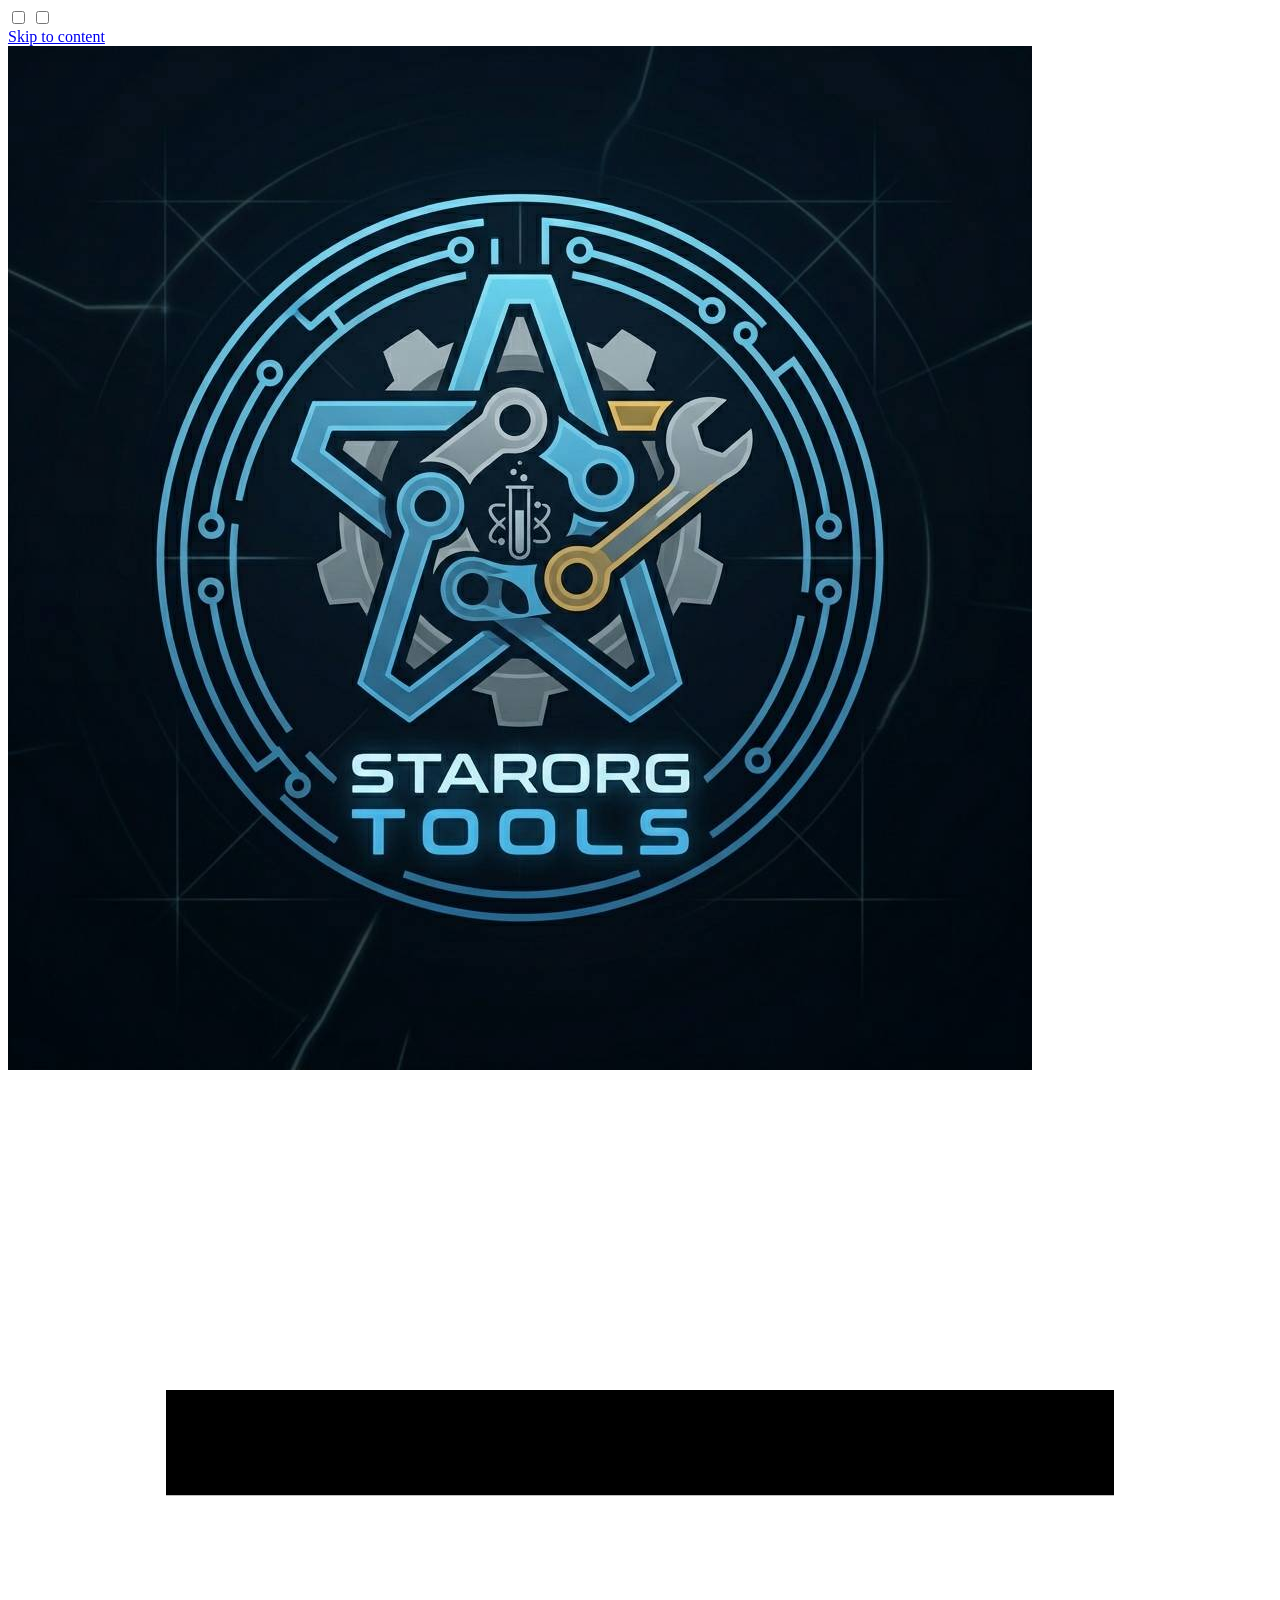
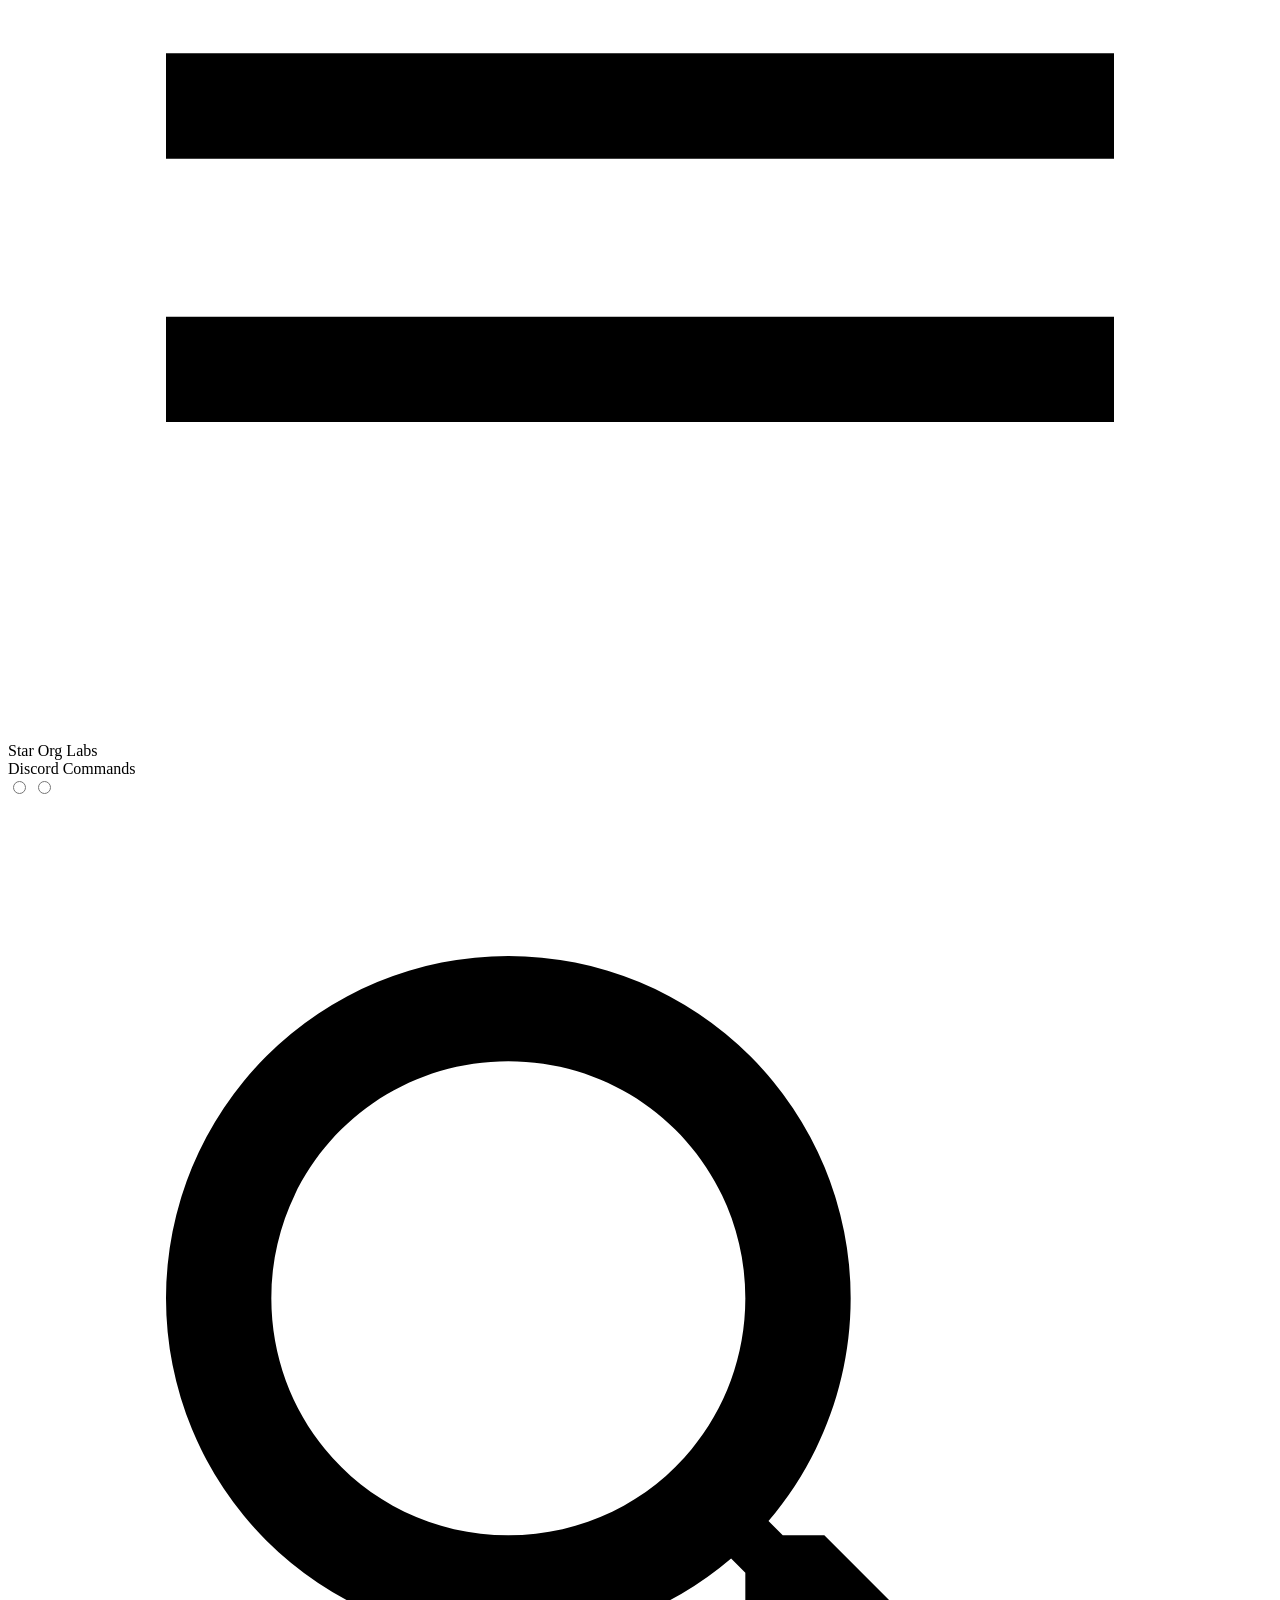
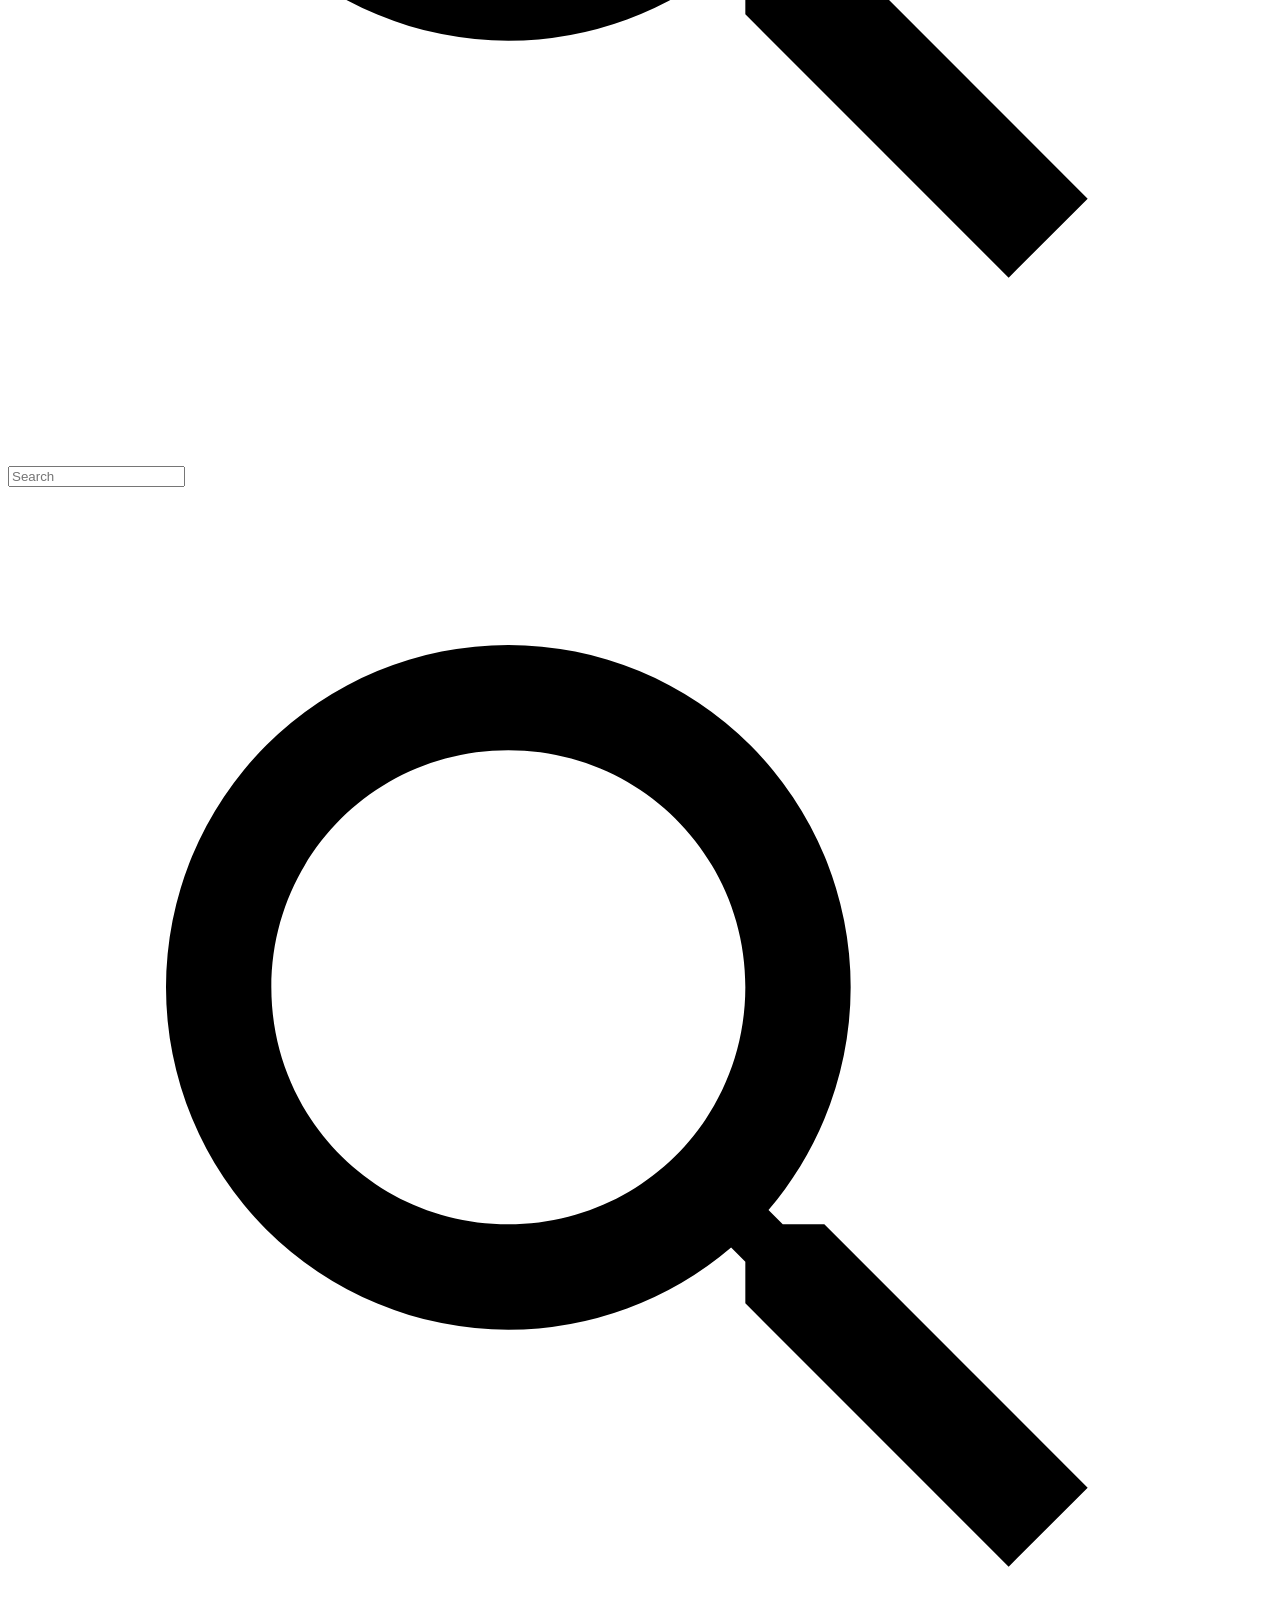
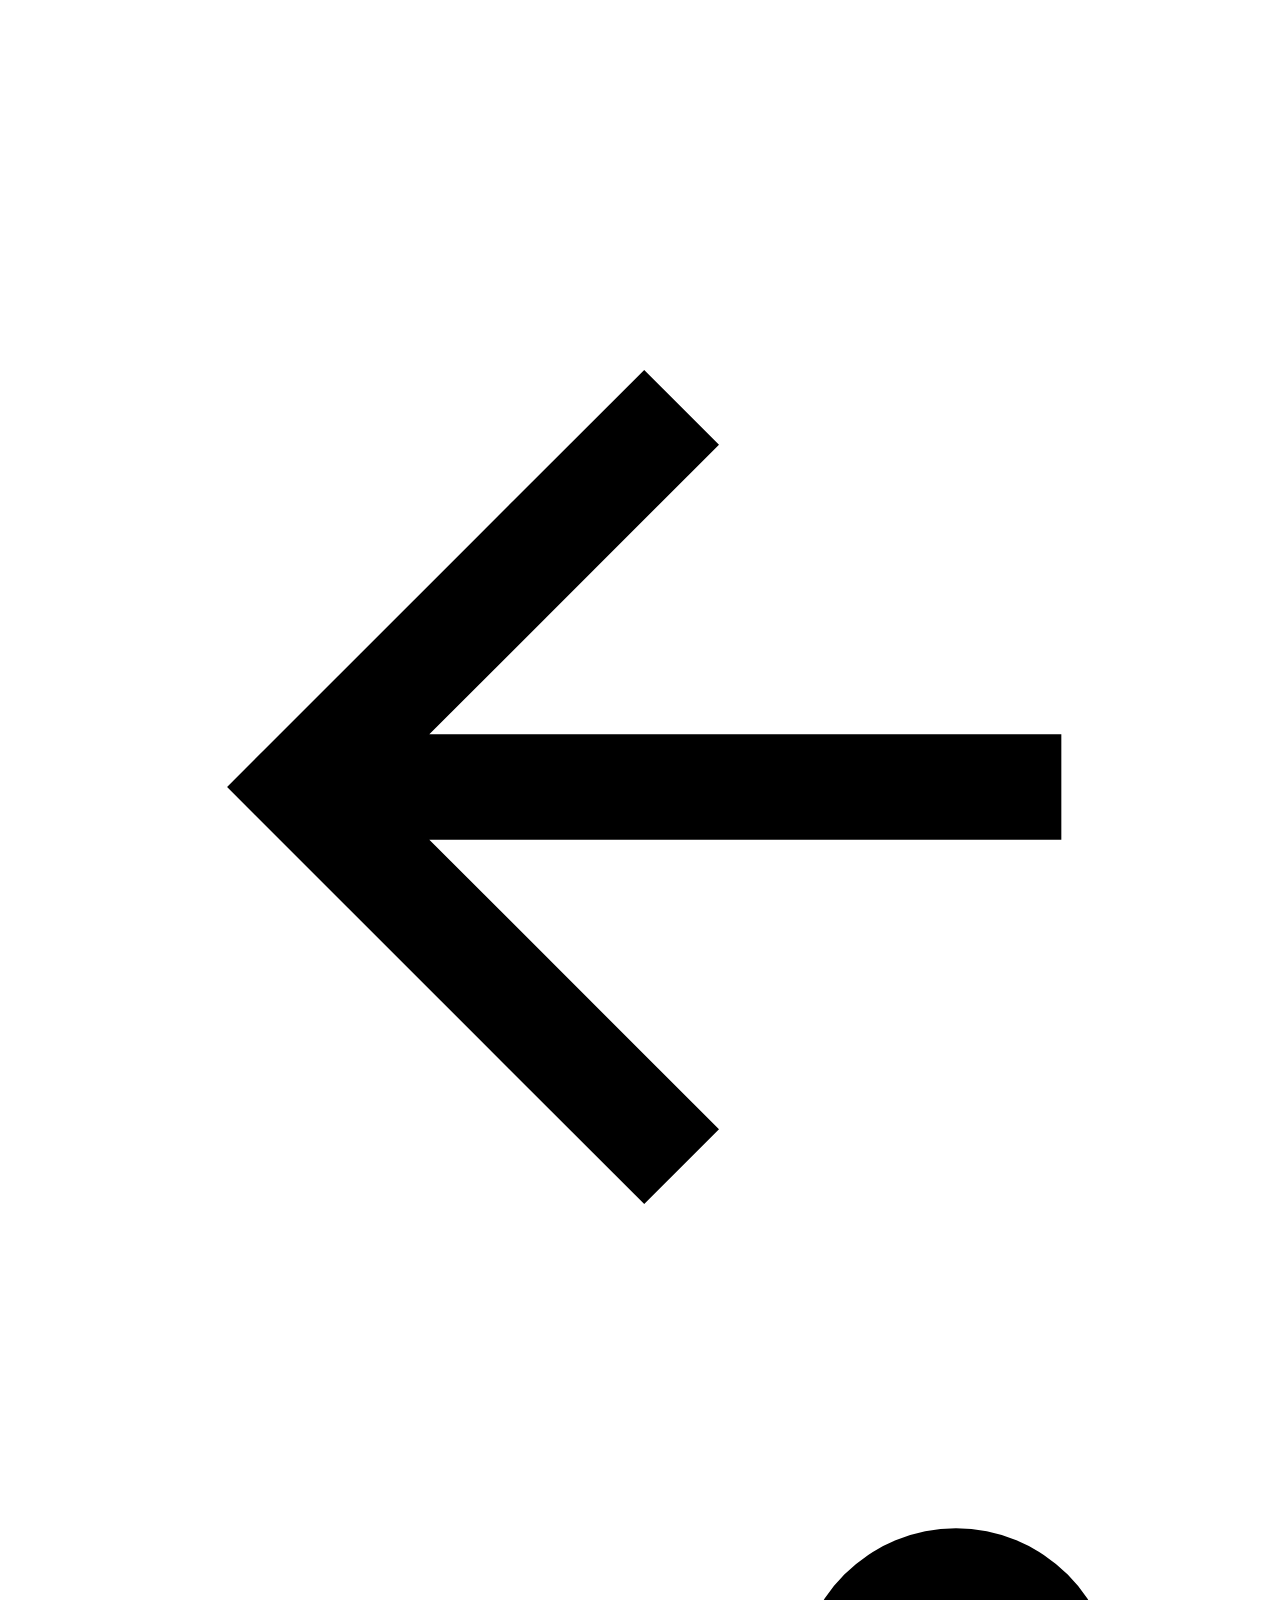
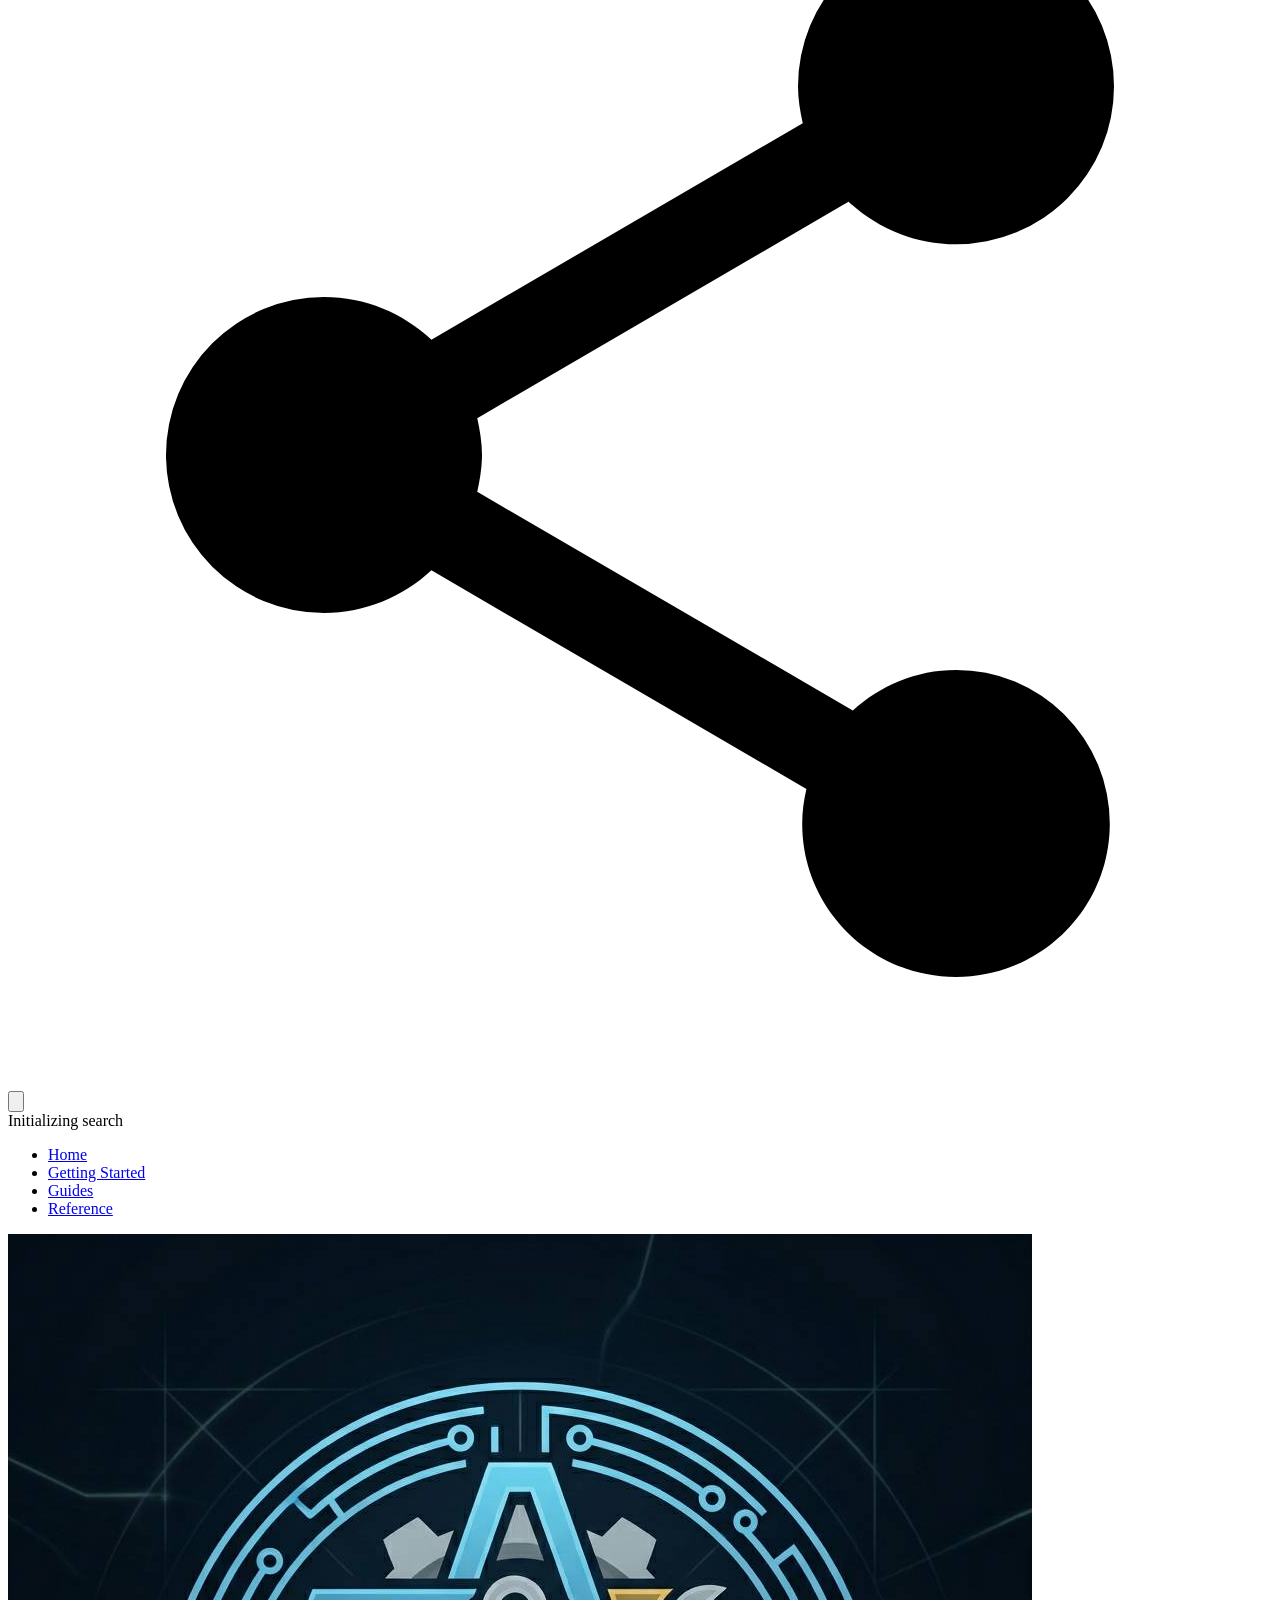
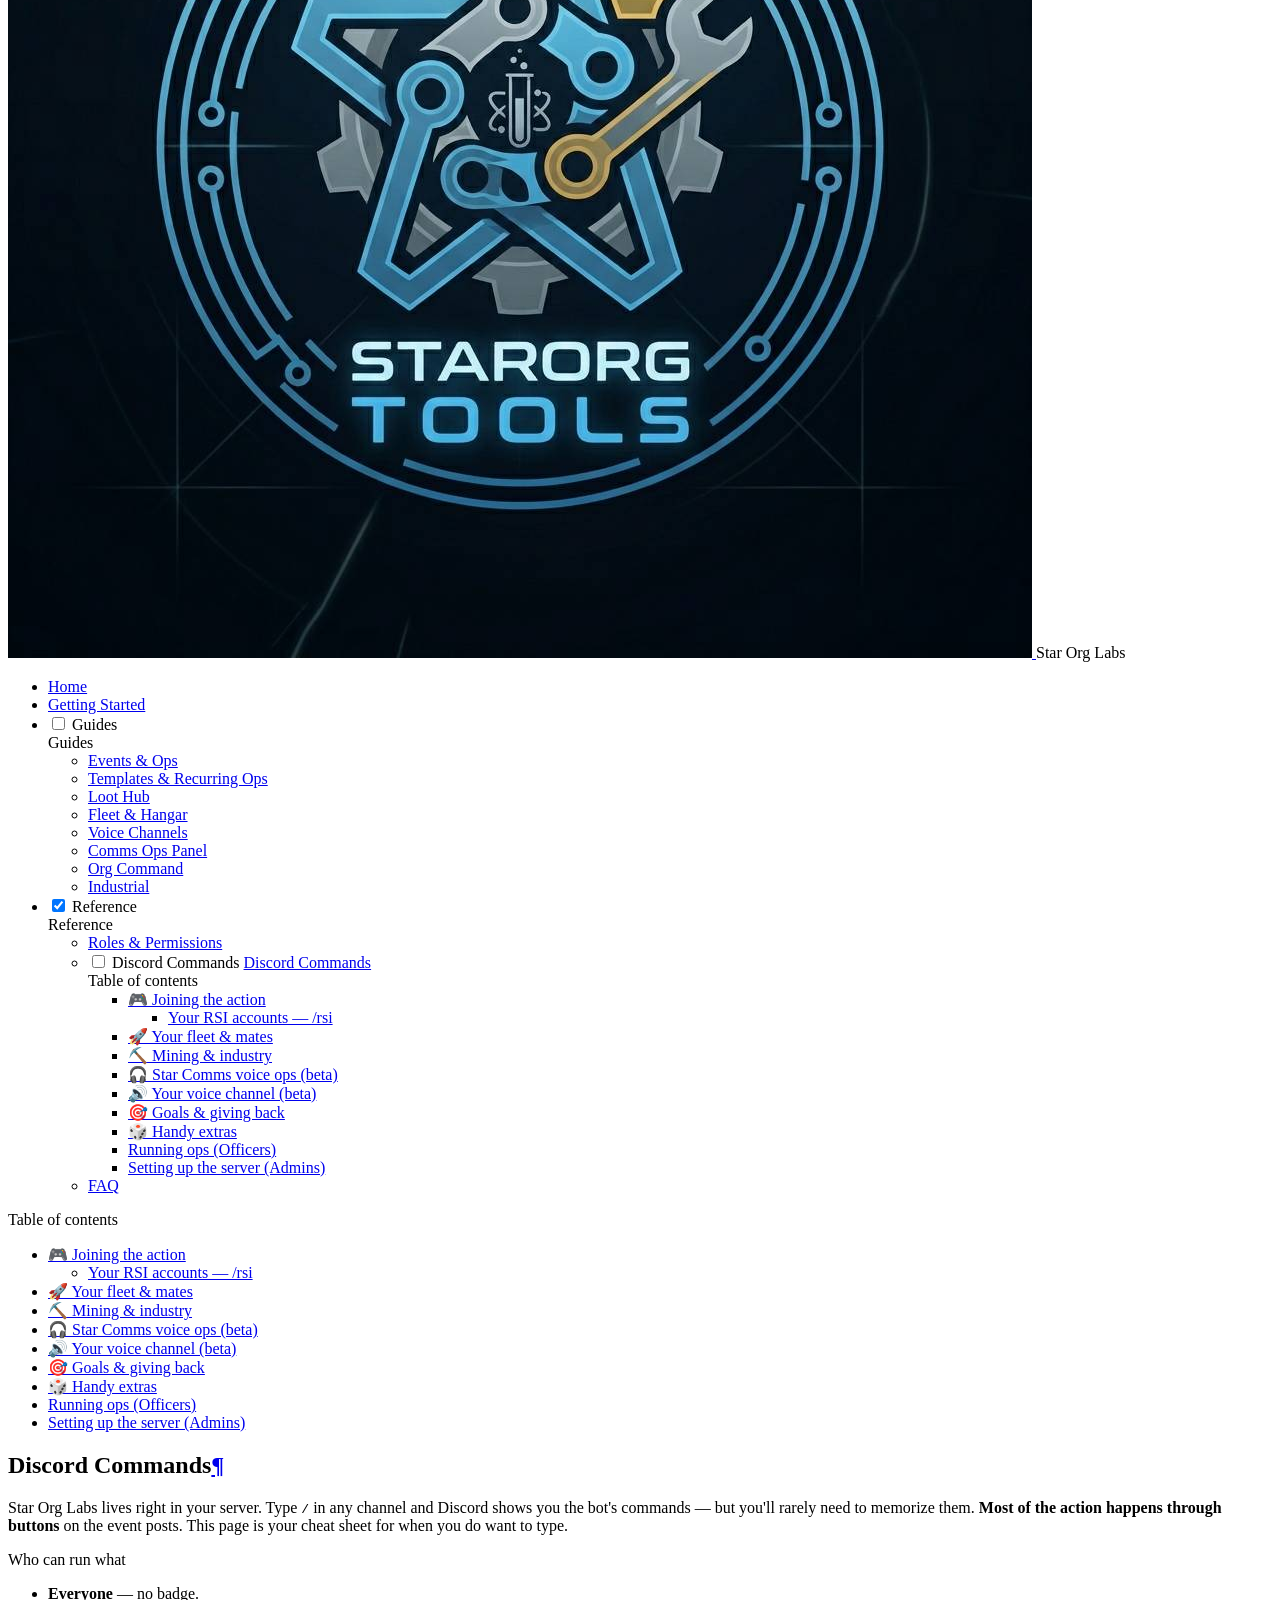
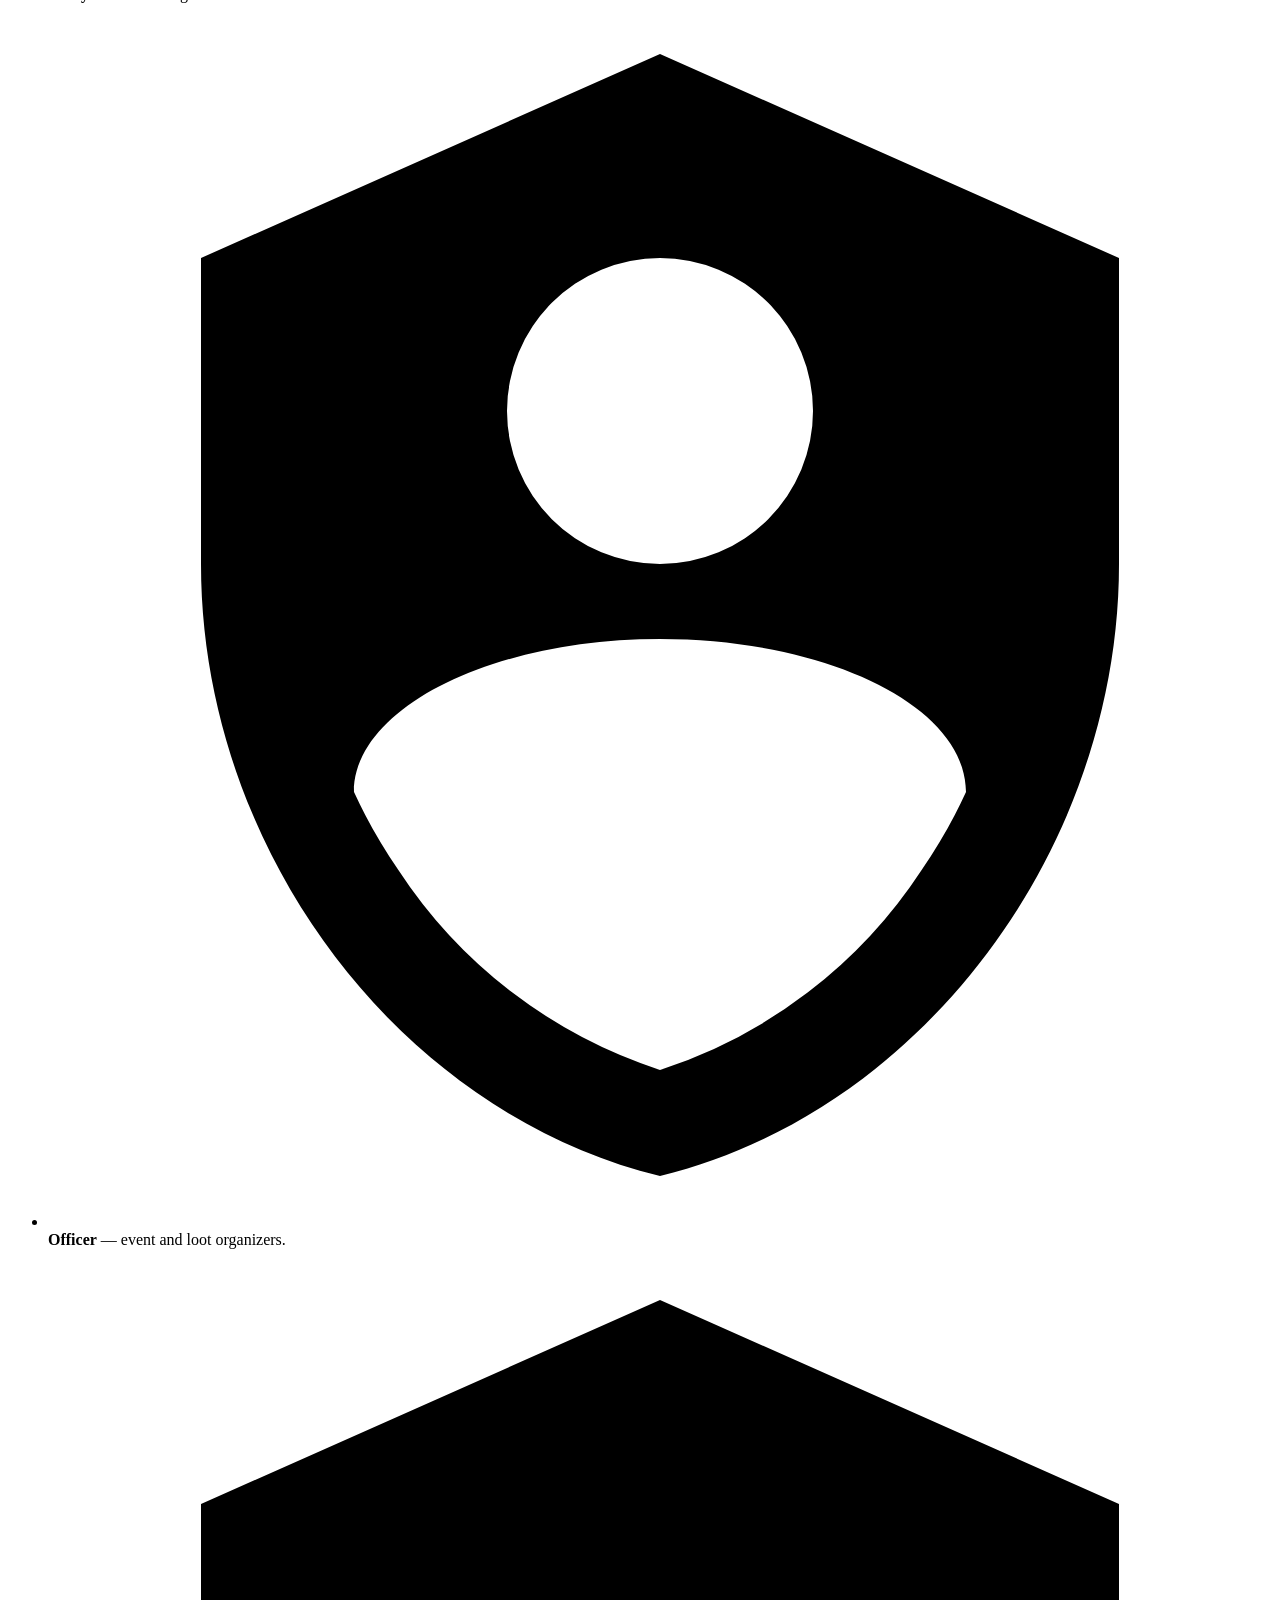
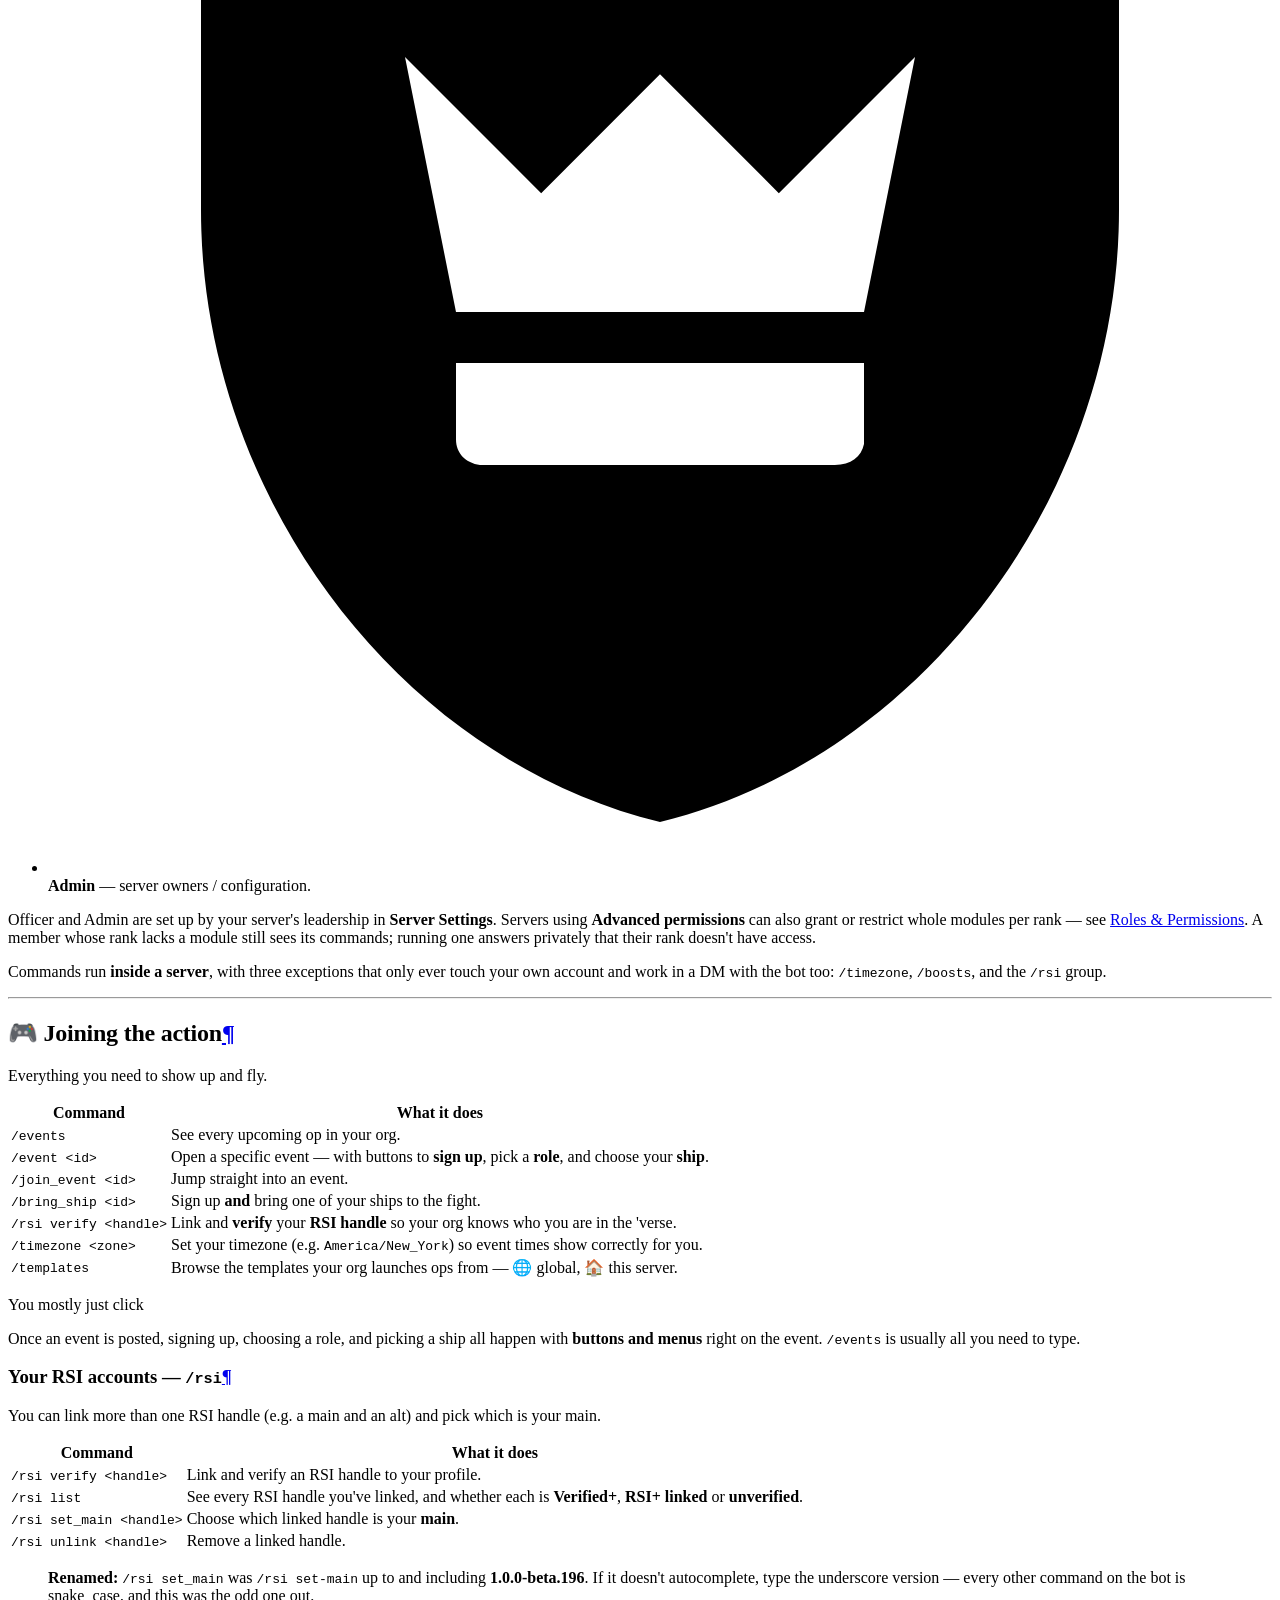
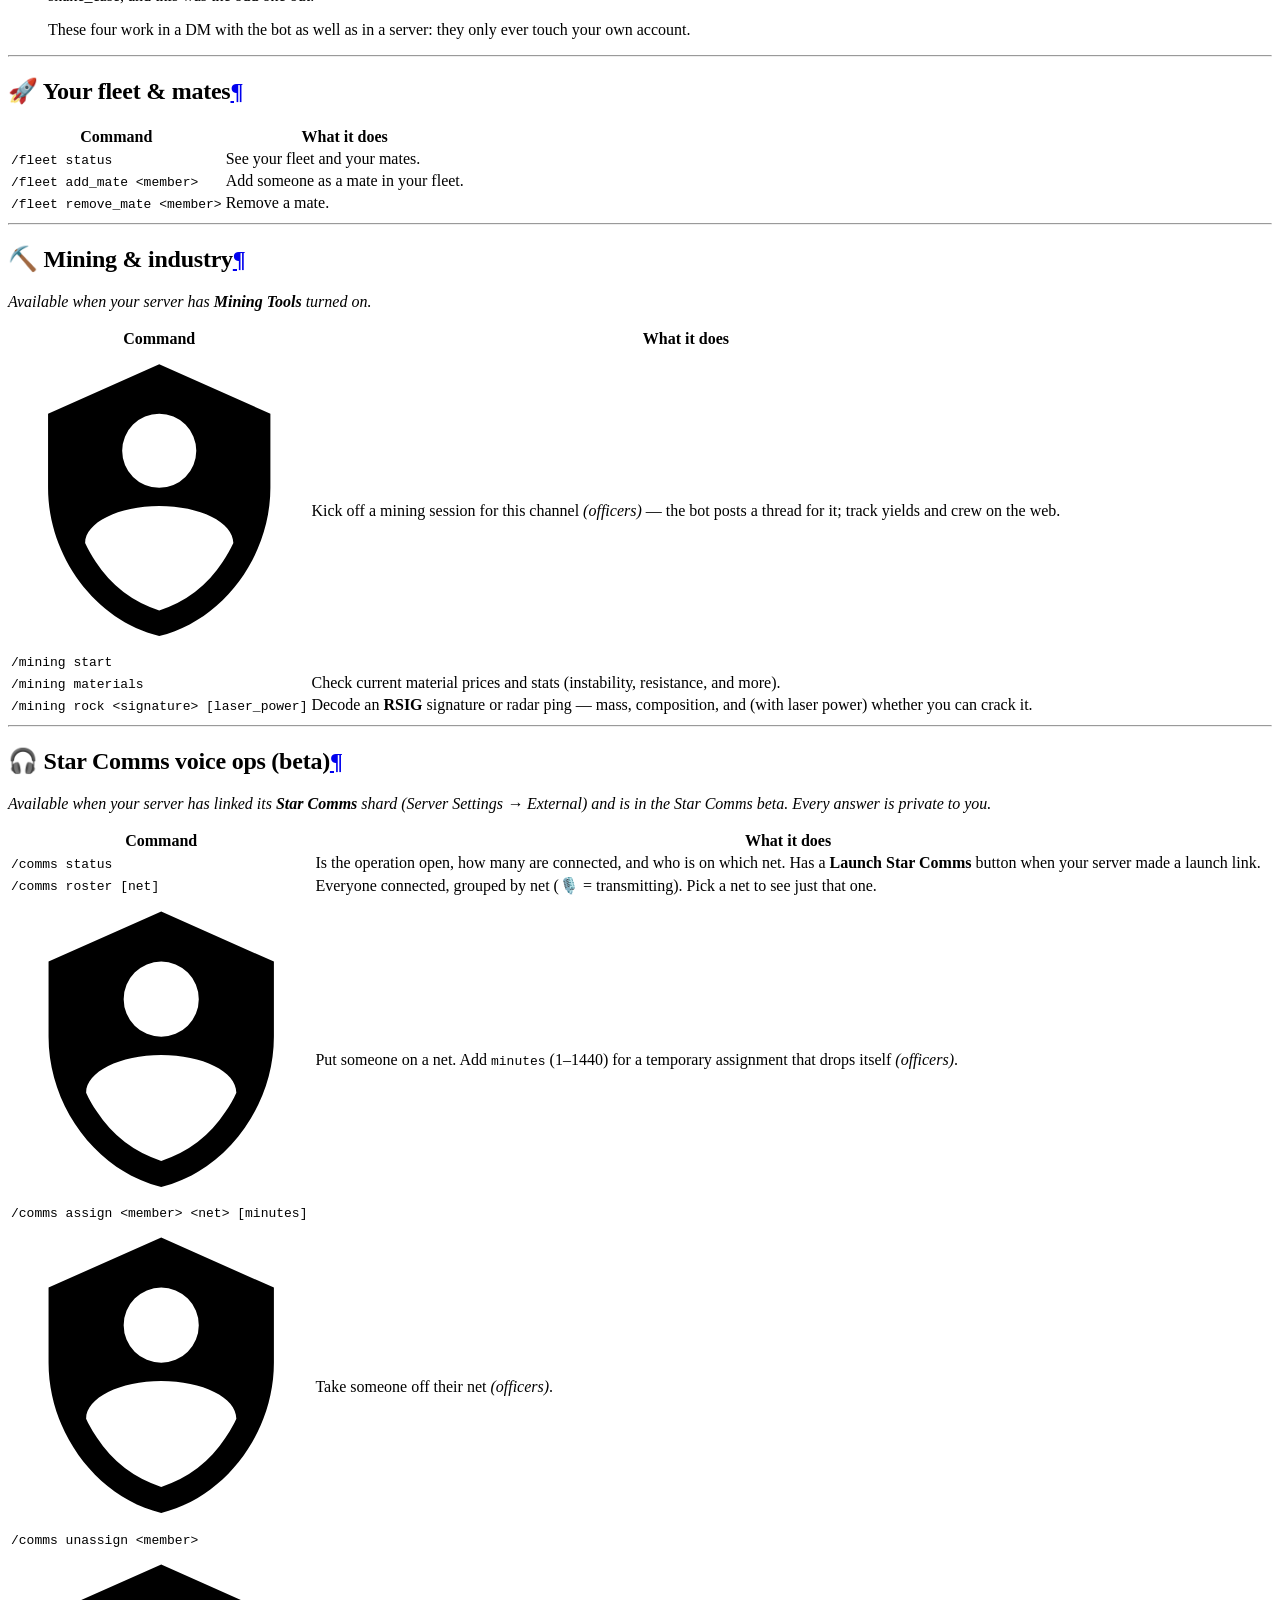
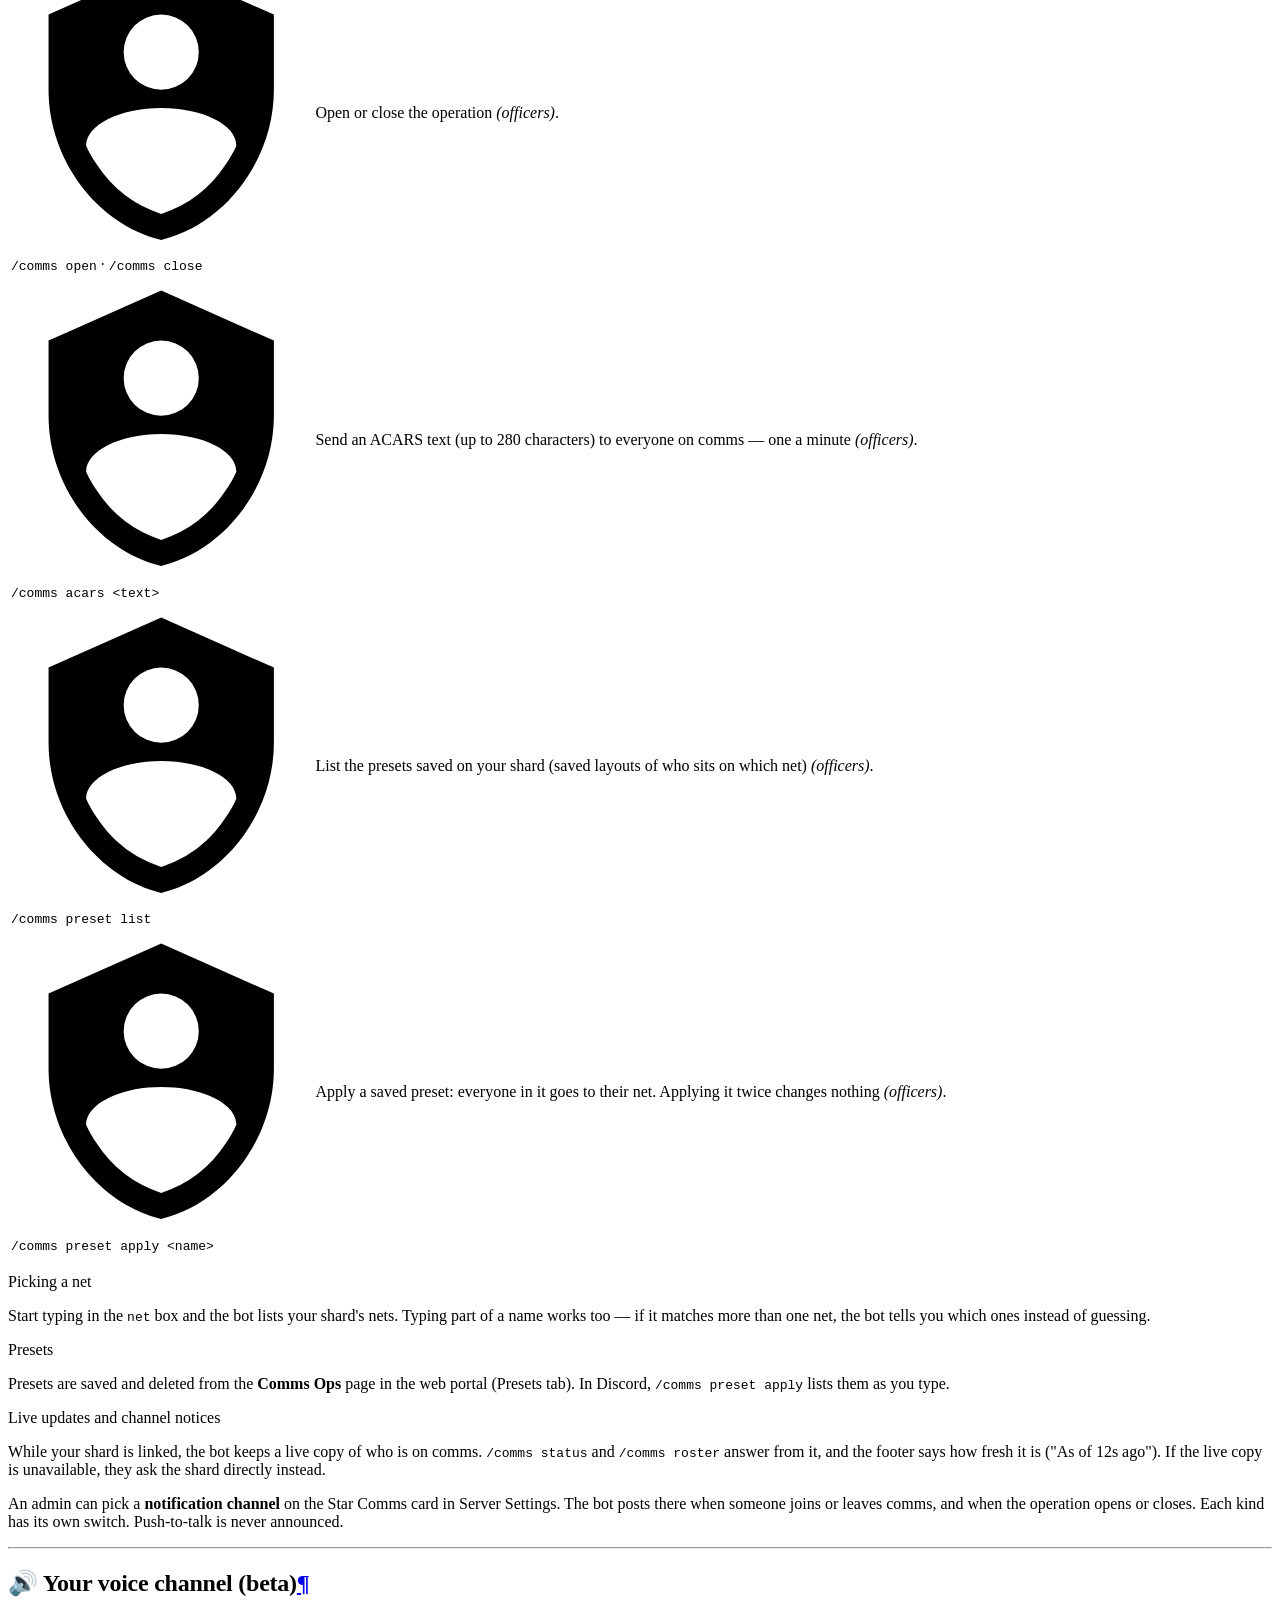
==== commit 75c10f0d: "docs: publish site from SC-ORG-BOT@95b477e204736a1b70235a7f0a8154339781f018" ====
--- a/commands/index.html
+++ b/commands/index.html
@@ -1217,7 +1217,7 @@
 </tr>
 <tr>
 <td><code>/rsi list</code></td>
-<td>See every RSI handle you've linked.</td>
+<td>See every RSI handle you've linked, and whether each is <strong>Verified+</strong>, <strong>RSI+ linked</strong> or <strong>unverified</strong>.</td>
 </tr>
 <tr>
 <td><code>/rsi set_main &lt;handle&gt;</code></td>
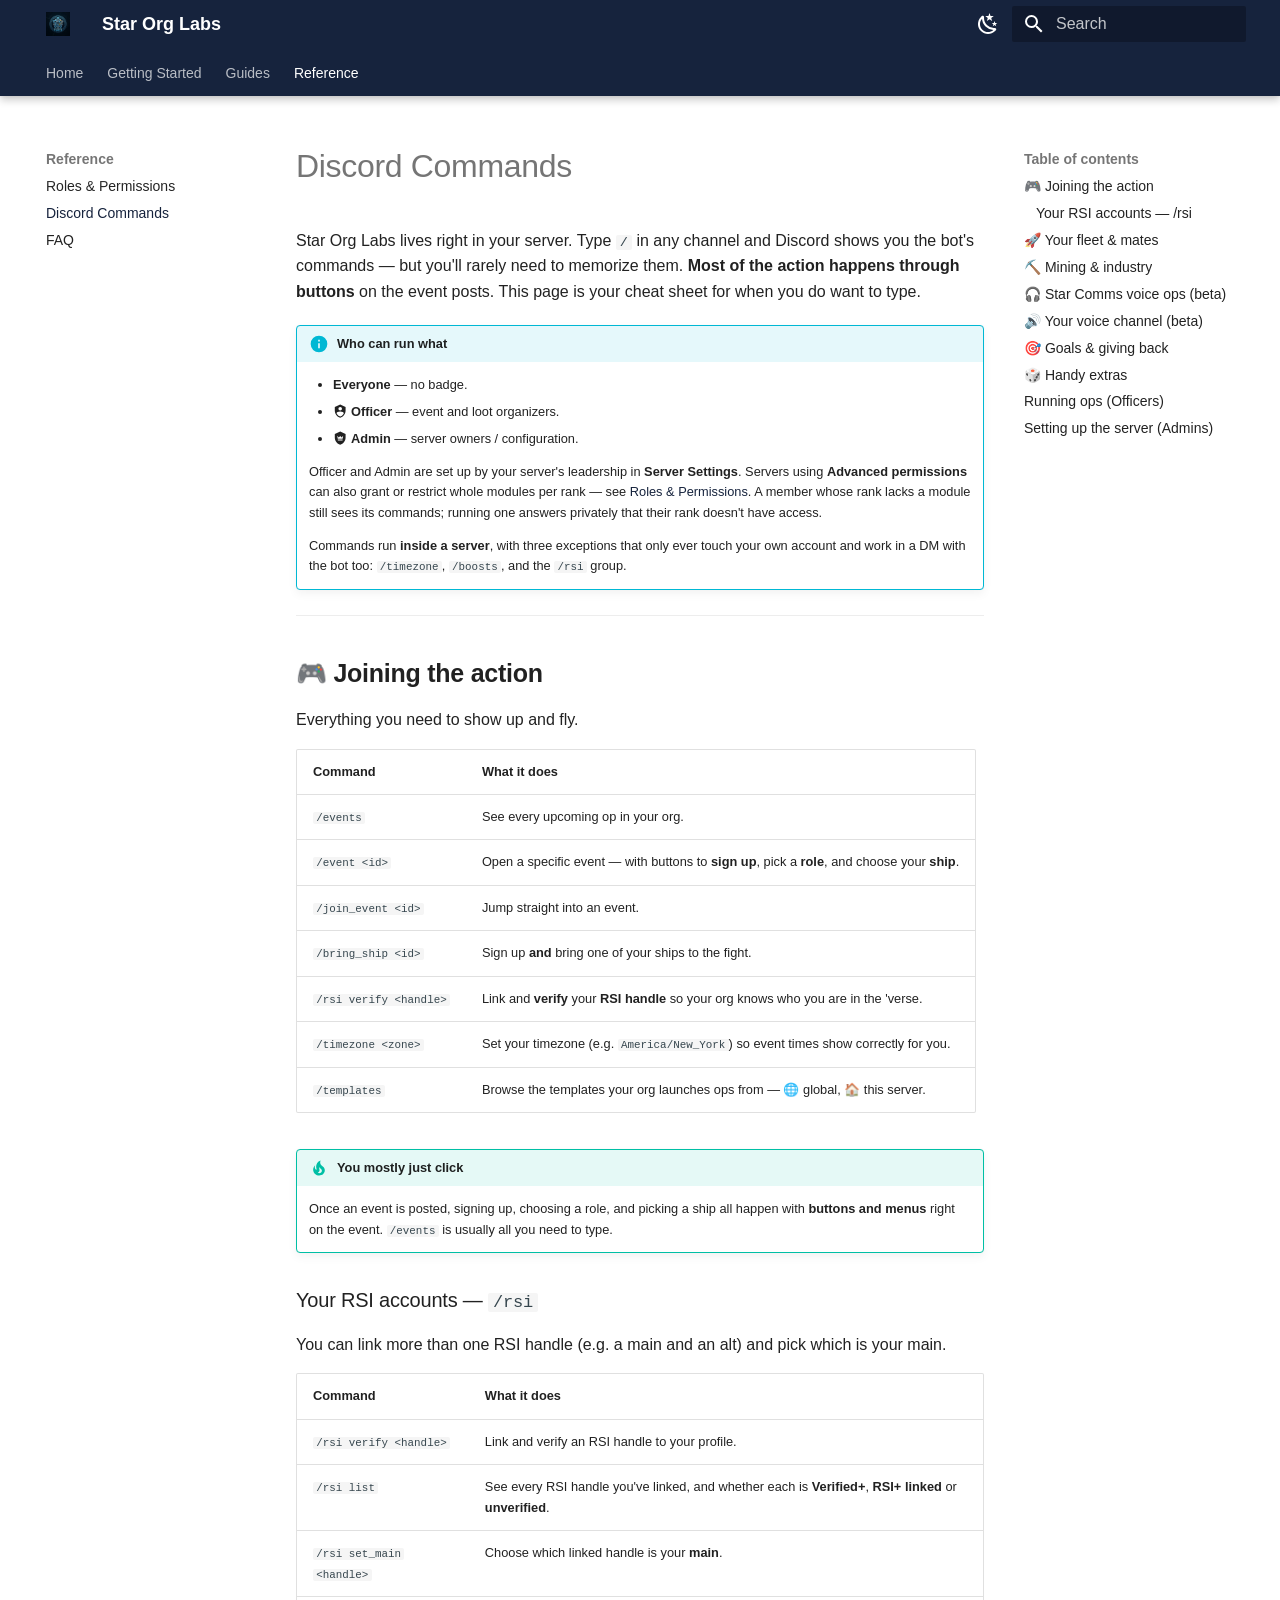
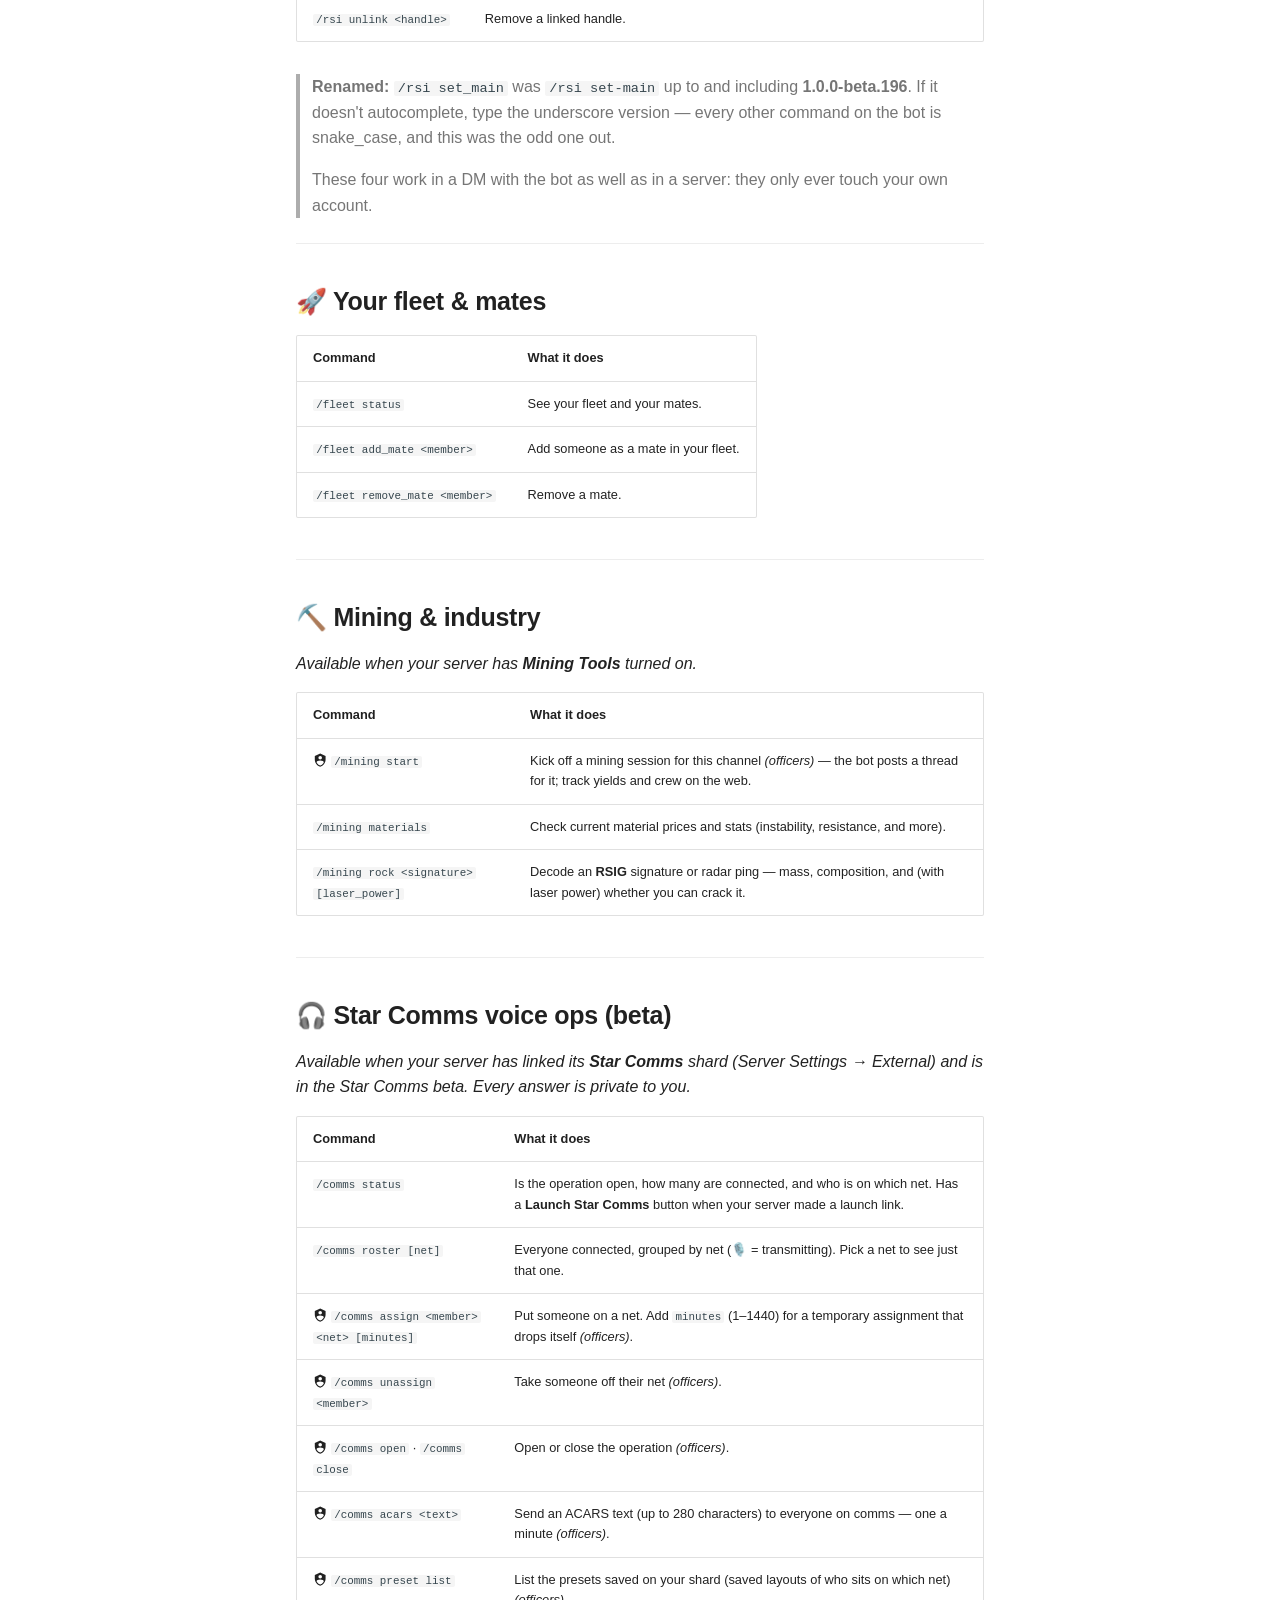
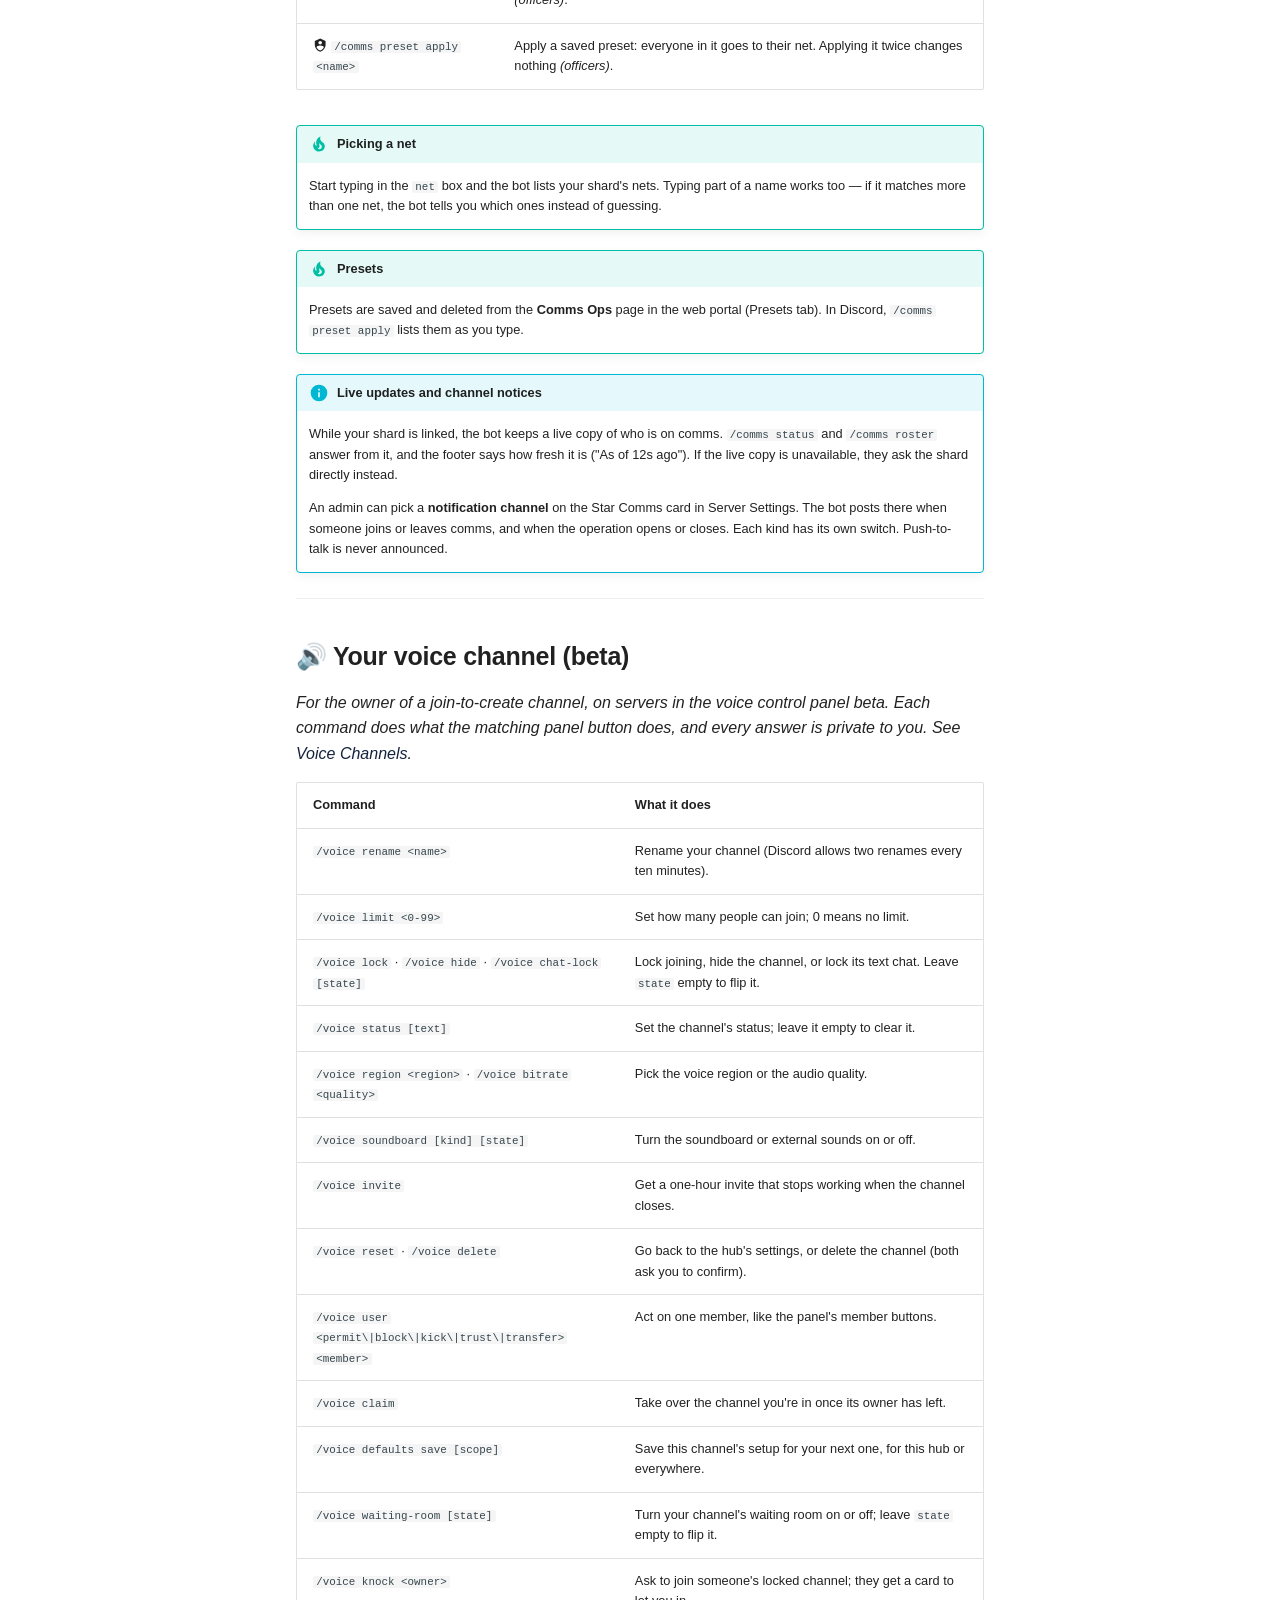
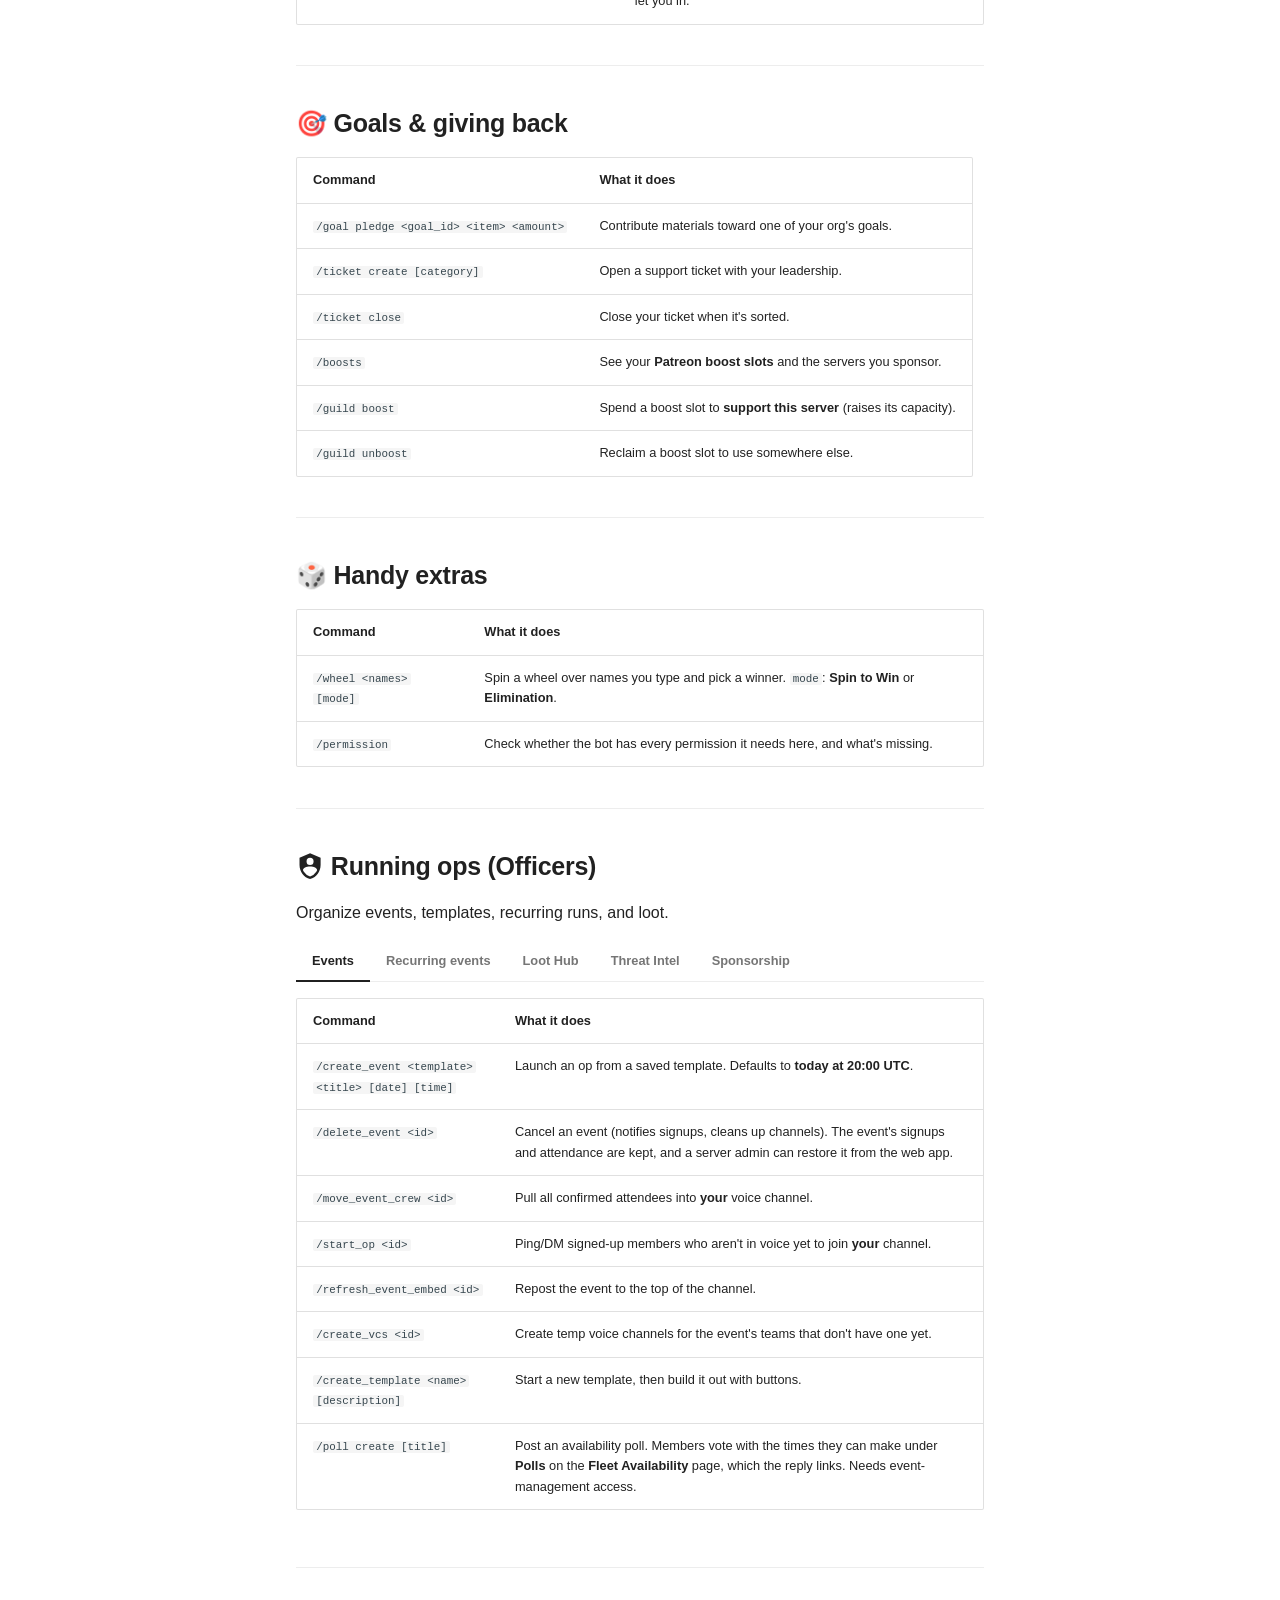
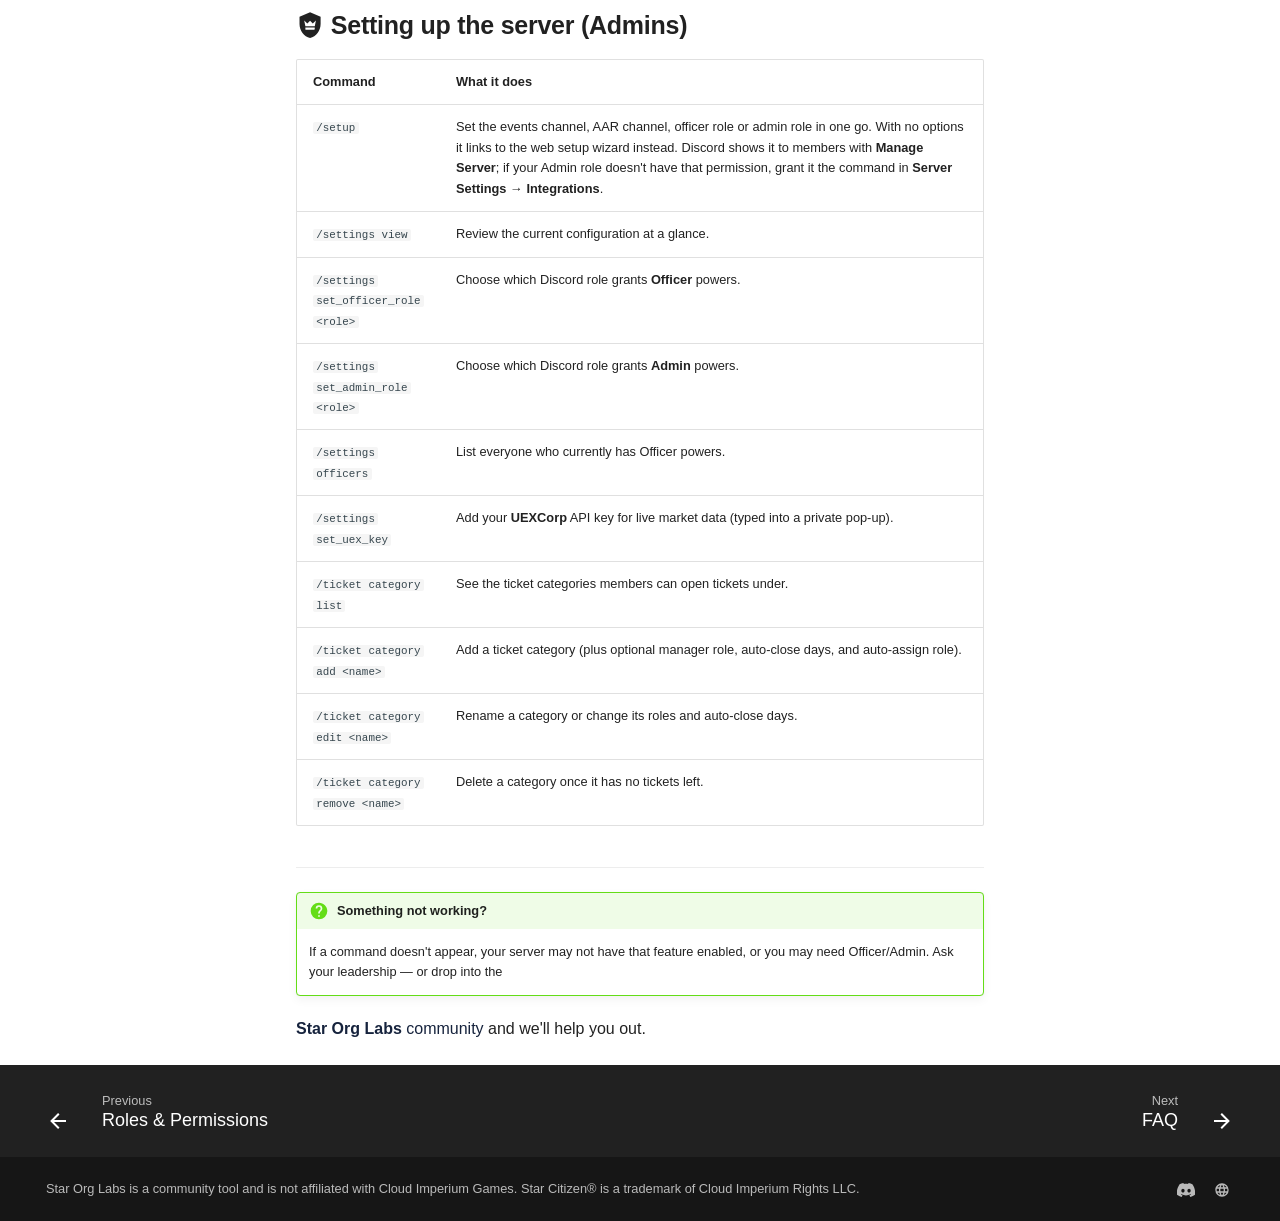
==== commit 97ce03d5: "docs: publish site from SC-ORG-BOT@248a64d02f2e7b3041ea776325a72f68de4da7e7" ====
--- a/commands/index.html
+++ b/commands/index.html
@@ -25,7 +25,7 @@
       
       
       <link rel="icon" href="../assets/logo.png">
-      <meta name="generator" content="mkdocs-1.6.1, mkdocs-material-9.7.7">
+      <meta name="generator" content="mkdocs-1.6.1, mkdocs-material-9.8.0">
     
     
       
@@ -33,10 +33,10 @@
       
     
     
-      <link rel="stylesheet" href="../assets/stylesheets/main.ec1eaa64.min.css">
-      
-        
-        <link rel="stylesheet" href="../assets/stylesheets/palette.ab4e12ef.min.css">
+      <link rel="stylesheet" href="../assets/stylesheets/main.57a0d79d.min.css">
+      
+        
+        <link rel="stylesheet" href="../assets/stylesheets/palette.fb2fffe2.min.css">
       
       
 
@@ -1476,7 +1476,7 @@
 <hr />
 <h2 id="running-ops-officers"><span class="twemoji"><svg xmlns="http://www.w3.org/2000/svg" viewBox="0 0 24 24"><path d="M12 1 3 5v6c0 5.55 3.84 10.74 9 12 5.16-1.26 9-6.45 9-12V5zm0 4a3 3 0 0 1 3 3 3 3 0 0 1-3 3 3 3 0 0 1-3-3 3 3 0 0 1 3-3m5.13 12A9.7 9.7 0 0 1 12 20.92 9.7 9.7 0 0 1 6.87 17c-.34-.5-.63-1-.87-1.53 0-1.65 2.71-3 6-3s6 1.32 6 3c-.24.53-.53 1.03-.87 1.53"/></svg></span> Running ops (Officers)<a class="headerlink" href="#running-ops-officers" title="Permanent link">&para;</a></h2>
 <p>Organize events, templates, recurring runs, and loot.</p>
-<div class="tabbed-set tabbed-alternate" data-tabs="1:4"><input checked="checked" id="__tabbed_1_1" name="__tabbed_1" type="radio" /><input id="__tabbed_1_2" name="__tabbed_1" type="radio" /><input id="__tabbed_1_3" name="__tabbed_1" type="radio" /><input id="__tabbed_1_4" name="__tabbed_1" type="radio" /><div class="tabbed-labels"><label for="__tabbed_1_1">Events</label><label for="__tabbed_1_2">Recurring events</label><label for="__tabbed_1_3">Loot Hub</label><label for="__tabbed_1_4">Sponsorship</label></div>
+<div class="tabbed-set tabbed-alternate" data-tabs="1:5"><input checked="checked" id="__tabbed_1_1" name="__tabbed_1" type="radio" /><input id="__tabbed_1_2" name="__tabbed_1" type="radio" /><input id="__tabbed_1_3" name="__tabbed_1" type="radio" /><input id="__tabbed_1_4" name="__tabbed_1" type="radio" /><input id="__tabbed_1_5" name="__tabbed_1" type="radio" /><div class="tabbed-labels"><label for="__tabbed_1_1">Events</label><label for="__tabbed_1_2">Recurring events</label><label for="__tabbed_1_3">Loot Hub</label><label for="__tabbed_1_4">Threat Intel</label><label for="__tabbed_1_5">Sponsorship</label></div>
 <div class="tabbed-content">
 <div class="tabbed-block">
 <table>
@@ -1602,6 +1602,27 @@
 <tr>
 <td><code>/goal create_custom &lt;name&gt; &lt;reward&gt; &lt;reqs&gt; &lt;qty&gt;</code></td>
 <td>Create a fully custom org goal.</td>
+</tr>
+</tbody>
+</table>
+</div>
+<div class="tabbed-block">
+<p>Only when Threat Intel is turned on for your server.</p>
+<table>
+<thead>
+<tr>
+<th>Command</th>
+<th>What it does</th>
+</tr>
+</thead>
+<tbody>
+<tr>
+<td><code>/kos add &lt;target&gt; &lt;level&gt; &lt;reason&gt; [confirm] [kind]</code></td>
+<td>Put a pilot or an org on your server's threat list, or change the level you already gave them. <code>kind</code> is <code>pilot</code> (the default; <code>target</code> is an RSI handle) or <code>org</code> (<code>target</code> is the org's SID). Running it again for the same target updates your verdict in place, and the reply tells you if another verdict keeps the headline worse.</td>
+</tr>
+<tr>
+<td><code>/kos remove &lt;target&gt;</code></td>
+<td>Take a pilot or org off your server's threat list.</td>
 </tr>
 </tbody>
 </table>
@@ -1805,10 +1826,10 @@
     
       
       
-      <script id="__config" type="application/json">{"annotate": null, "base": "..", "features": ["navigation.tabs", "navigation.tabs.sticky", "navigation.top", "navigation.instant", "navigation.instant.progress", "navigation.footer", "navigation.sections", "search.suggest", "search.highlight", "search.share", "content.code.copy", "content.tabs.link", "toc.follow"], "search": "../assets/javascripts/workers/search.2c215733.min.js", "tags": null, "translations": {"clipboard.copied": "Copied to clipboard", "clipboard.copy": "Copy to clipboard", "search.result.more.one": "1 more on this page", "search.result.more.other": "# more on this page", "search.result.none": "No matching documents", "search.result.one": "1 matching document", "search.result.other": "# matching documents", "search.result.placeholder": "Type to start searching", "search.result.term.missing": "Missing", "select.version": "Select version"}, "version": null}</script>
-    
-    
-      <script src="../assets/javascripts/bundle.d7400e89.min.js"></script>
+      <script id="__config" type="application/json">{"annotate": null, "base": "..", "features": ["navigation.tabs", "navigation.tabs.sticky", "navigation.top", "navigation.instant", "navigation.instant.progress", "navigation.footer", "navigation.sections", "search.suggest", "search.highlight", "search.share", "content.code.copy", "content.tabs.link", "toc.follow"], "search": "../assets/javascripts/workers/search.a7633da7.min.js", "tags": null, "translations": {"clipboard.copied": "Copied to clipboard", "clipboard.copy": "Copy to clipboard", "search.result.more.one": "1 more on this page", "search.result.more.other": "# more on this page", "search.result.none": "No matching documents", "search.result.one": "1 matching document", "search.result.other": "# matching documents", "search.result.placeholder": "Type to start searching", "search.result.term.missing": "Missing", "select.version": "Select version"}, "version": null}</script>
+    
+    
+      <script src="../assets/javascripts/bundle.c21346df.min.js"></script>
       
     
   </body>
--- a/assets/stylesheets/main.57a0d79d.min.css
+++ b/assets/stylesheets/main.57a0d79d.min.css
@@ -0,0 +1,6 @@
+@charset "UTF-8";html{box-sizing:border-box;-webkit-text-size-adjust:none;-moz-text-size-adjust:none;text-size-adjust:none}*,:after,:before{box-sizing:inherit}@media(prefers-reduced-motion){*,:after,:before{transition:none!important}}body{margin:0;-webkit-font-smoothing:antialiased;-moz-osx-font-smoothing:grayscale;--md-text-font-family:var(--md-text-font, _),
+    -apple-system, BlinkMacSystemFont, Helvetica, Arial, sans-serif;--md-code-font-family:var(--md-code-font, _),
+    SFMono-Regular, Consolas, Menlo, monospace}.md-typeset code:not(.focus-visible),a,button,input,label{-webkit-tap-highlight-color:transparent}a{color:inherit;text-decoration:none}hr{box-sizing:initial;display:block;height:.05rem;padding:0;overflow:visible;border:0}small{font-size:80%}sub,sup{line-height:1em}img{border-style:none}table{border-spacing:0;border-collapse:initial}td,th{font-weight:400;vertical-align:top}button{padding:0;margin:0;font-family:inherit;font-size:inherit;background:#0000;border:0}input{border:0;outline:none}:root{--md-primary-fg-color:#4051b5;--md-primary-fg-color--light:#5d6cc0;--md-primary-fg-color--dark:#303fa1;--md-primary-bg-color:#fff;--md-primary-bg-color--light:#ffffffb3;--md-accent-fg-color:#526cfe;--md-accent-fg-color--transparent:#526cfe1a;--md-accent-bg-color:#fff;--md-accent-bg-color--light:#ffffffb3;--md-typeset-table-sort-icon:url("data:image/svg+xml;charset=utf-8,<svg xmlns='http://www.w3.org/2000/svg' viewBox='0 0 24 24'><path d='m18 21-4-4h3V7h-3l4-4 4 4h-3v10h3M2 19v-2h10v2M2 13v-2h7v2M2 7V5h4v2z'/></svg>");--md-typeset-table-sort-icon--asc:url("data:image/svg+xml;charset=utf-8,<svg xmlns='http://www.w3.org/2000/svg' viewBox='0 0 24 24'><path d='M19 17h3l-4 4-4-4h3V3h2M2 17h10v2H2M6 5v2H2V5m0 6h7v2H2z'/></svg>");--md-typeset-table-sort-icon--desc:url("data:image/svg+xml;charset=utf-8,<svg xmlns='http://www.w3.org/2000/svg' viewBox='0 0 24 24'><path d='M19 7h3l-4-4-4 4h3v14h2M2 17h10v2H2M6 5v2H2V5m0 6h7v2H2z'/></svg>")}[data-md-color-scheme=default]{color-scheme:light}[data-md-color-scheme=default] img[src$="#gh-dark-mode-only"],[data-md-color-scheme=default] img[src$="#only-dark"]{display:none}:root,[data-md-color-scheme=default]{--md-hue:225deg;--md-default-fg-color:#000000de;--md-default-fg-color--light:#0000008a;--md-default-fg-color--lighter:#00000052;--md-default-fg-color--lightest:#00000012;--md-default-bg-color:#fff;--md-default-bg-color--light:#ffffffb3;--md-default-bg-color--lighter:#ffffff4d;--md-default-bg-color--lightest:#ffffff1f;--md-code-fg-color:#36464e;--md-code-bg-color:#f5f5f5;--md-code-bg-color--light:#f5f5f5b3;--md-code-bg-color--lighter:#f5f5f54d;--md-code-hl-color:#4287ff;--md-code-hl-color--light:#4287ff1a;--md-code-hl-number-color:#d52a2a;--md-code-hl-special-color:#db1457;--md-code-hl-function-color:#a846b9;--md-code-hl-constant-color:#6e59d9;--md-code-hl-keyword-color:#3f6ec6;--md-code-hl-string-color:#1c7d4d;--md-code-hl-name-color:var(--md-code-fg-color);--md-code-hl-operator-color:var(--md-default-fg-color--light);--md-code-hl-punctuation-color:var(--md-default-fg-color--light);--md-code-hl-comment-color:var(--md-default-fg-color--light);--md-code-hl-generic-color:var(--md-default-fg-color--light);--md-code-hl-variable-color:var(--md-default-fg-color--light);--md-typeset-color:var(--md-default-fg-color);--md-typeset-a-color:var(--md-primary-fg-color);--md-typeset-del-color:#f5503d26;--md-typeset-ins-color:#0bd57026;--md-typeset-kbd-color:#fafafa;--md-typeset-kbd-accent-color:#fff;--md-typeset-kbd-border-color:#b8b8b8;--md-typeset-mark-color:#ffff0080;--md-typeset-table-color:#0000001f;--md-typeset-table-color--light:#00000009;--md-admonition-fg-color:var(--md-default-fg-color);--md-admonition-bg-color:var(--md-default-bg-color);--md-warning-fg-color:#000000de;--md-warning-bg-color:#ff9;--md-footer-fg-color:#fff;--md-footer-fg-color--light:#ffffffb3;--md-footer-fg-color--lighter:#ffffff73;--md-footer-bg-color:#000000de;--md-footer-bg-color--dark:#00000052;--md-shadow-z1:0 0.2rem 0.5rem #0000000d,
+    0 0 0.05rem #0000001a;--md-shadow-z2:0 0.2rem 0.5rem #0000001a,
+    0 0 0.05rem #00000040;--md-shadow-z3:0 0.2rem 0.5rem #0003,
+    0 0 0.05rem #00000059}.md-icon svg{display:block;width:1.2rem;height:1.2rem;fill:currentcolor}aside,body,input{font-family:var(--md-text-font-family);font-feature-settings:"kern","liga";color:var(--md-typeset-color)}code,kbd,pre{font-family:var(--md-code-font-family);font-feature-settings:"kern"}.md-typeset{font-size:.8rem;line-height:1.6;overflow-wrap:break-word;-webkit-print-color-adjust:exact;color-adjust:exact}@media print{.md-typeset{font-size:.68rem}.md-typeset code,.md-typeset kbd,.md-typeset pre{white-space:pre-wrap}}.md-typeset blockquote,.md-typeset dl,.md-typeset figure,.md-typeset ol,.md-typeset pre,.md-typeset ul{margin-top:1em;margin-bottom:1em}.md-typeset h1{margin:0 0 1.25em;font-size:2em;line-height:1.3;color:var(--md-default-fg-color--light)}.md-typeset h1,.md-typeset h2{font-weight:300;letter-spacing:-.01em}.md-typeset h2{margin:1.6em 0 .64em;font-size:1.5625em;line-height:1.4}.md-typeset h3{margin:1.6em 0 .8em;font-size:1.25em;font-weight:400;line-height:1.5;letter-spacing:-.01em}.md-typeset h2+h3{margin-top:.8em}.md-typeset h4{margin:1em 0;font-weight:700;letter-spacing:-.01em}.md-typeset h5,.md-typeset h6{margin:1.25em 0;font-size:.8em;font-weight:700;color:var(--md-default-fg-color--light);letter-spacing:-.01em}.md-typeset h5{text-transform:uppercase}.md-typeset h5 code{text-transform:none}.md-typeset hr{display:flow-root;margin:1.5em 0;border-bottom:.05rem solid var(--md-default-fg-color--lightest)}.md-typeset a{color:var(--md-typeset-a-color);word-break:break-word}.md-typeset a,.md-typeset a:before{transition:color 125ms}.md-typeset a:focus,.md-typeset a:hover{color:var(--md-accent-fg-color)}.md-typeset a:focus code,.md-typeset a:hover code{color:var(--md-accent-fg-color);background-color:var(--md-accent-fg-color--transparent)}.md-typeset a code{color:var(--md-typeset-a-color)}.md-typeset a.focus-visible{outline-color:var(--md-accent-fg-color);outline-offset:.2rem}.md-typeset code,.md-typeset kbd,.md-typeset pre{font-variant-ligatures:none;color:var(--md-code-fg-color);direction:ltr;transition:background-color 125ms}.md-typeset code{padding:0 .2941176471em;font-size:.85em;word-break:break-word;background-color:var(--md-code-bg-color);border-radius:.1rem;-webkit-box-decoration-break:clone;box-decoration-break:clone;transition:color 125ms,background-color 125ms}.md-typeset code:not(.focus-visible){outline:none}.md-typeset pre{position:relative;display:flow-root;line-height:1.4}.md-typeset pre>code{display:block;padding:.7720588235em 1.1764705882em;margin:0;overflow:auto;word-break:normal;touch-action:auto;scrollbar-color:var(--md-default-fg-color--lighter) #0000;scrollbar-width:thin;outline-color:var(--md-accent-fg-color);box-shadow:none;-webkit-box-decoration-break:slice;box-decoration-break:slice}.md-typeset pre>code:hover{scrollbar-color:var(--md-accent-fg-color) #0000}.md-typeset pre>code::-webkit-scrollbar{width:.2rem;height:.2rem}.md-typeset pre>code::-webkit-scrollbar-thumb{background-color:var(--md-default-fg-color--lighter)}.md-typeset pre>code::-webkit-scrollbar-thumb:hover{background-color:var(--md-accent-fg-color)}.md-typeset kbd{display:inline-block;padding:0 .6666666667em;font-size:.75em;color:var(--md-default-fg-color);word-break:break-word;vertical-align:text-top;background-color:var(--md-typeset-kbd-color);border-radius:.1rem;box-shadow:0 .1rem 0 .05rem var(--md-typeset-kbd-border-color),0 .1rem 0 var(--md-typeset-kbd-border-color),0 -.1rem .2rem var(--md-typeset-kbd-accent-color) inset}.md-typeset mark{color:inherit;word-break:break-word;background-color:var(--md-typeset-mark-color);-webkit-box-decoration-break:clone;box-decoration-break:clone}.md-typeset abbr{text-decoration:none;cursor:help}.md-typeset [data-preview],.md-typeset abbr{border-bottom:.05rem dotted var(--md-default-fg-color--light)}.md-typeset small{opacity:.75}[dir=ltr] .md-typeset sub,[dir=ltr] .md-typeset sup{margin-left:.078125em}[dir=rtl] .md-typeset sub,[dir=rtl] .md-typeset sup{margin-right:.078125em}[dir=ltr] .md-typeset blockquote{padding-left:.6rem;border-left:.2rem solid var(--md-default-fg-color--lighter)}[dir=rtl] .md-typeset blockquote{padding-right:.6rem;border-right:.2rem solid var(--md-default-fg-color--lighter)}.md-typeset blockquote{margin-left:0;margin-right:0;color:var(--md-default-fg-color--light)}.md-typeset ul{list-style-type:disc}.md-typeset ul[type]{list-style-type:revert-layer}[dir=ltr] .md-typeset ol,[dir=ltr] .md-typeset ol li ol,[dir=ltr] .md-typeset ol li ul,[dir=ltr] .md-typeset ul,[dir=ltr] .md-typeset ul li ol,[dir=ltr] .md-typeset ul li ul{margin-left:.625em}[dir=rtl] .md-typeset ol,[dir=rtl] .md-typeset ol li ol,[dir=rtl] .md-typeset ol li ul,[dir=rtl] .md-typeset ul,[dir=rtl] .md-typeset ul li ol,[dir=rtl] .md-typeset ul li ul{margin-right:.625em}.md-typeset ol,.md-typeset ul{padding:0}.md-typeset ol:not([hidden]),.md-typeset ul:not([hidden]){display:flow-root}.md-typeset ol ol,.md-typeset ul ol{list-style-type:lower-alpha}.md-typeset ol ol ol,.md-typeset ul ol ol{list-style-type:lower-roman}.md-typeset ol ol ol ol,.md-typeset ul ol ol ol{list-style-type:upper-alpha}.md-typeset ol ol ol ol ol,.md-typeset ul ol ol ol ol{list-style-type:upper-roman}.md-typeset ol[type],.md-typeset ul[type]{list-style-type:revert-layer}[dir=ltr] .md-typeset ol li,[dir=ltr] .md-typeset ul li{margin-left:1.25em}[dir=rtl] .md-typeset ol li,[dir=rtl] .md-typeset ul li{margin-right:1.25em}.md-typeset ol li,.md-typeset ul li{margin-bottom:.5em}.md-typeset ol li blockquote,.md-typeset ol li p,.md-typeset ul li blockquote,.md-typeset ul li p{margin:.5em 0}.md-typeset ol li:last-child,.md-typeset ul li:last-child{margin-bottom:0}.md-typeset ol li ol,.md-typeset ol li ul,.md-typeset ul li ol,.md-typeset ul li ul{margin-top:.5em;margin-bottom:.5em}[dir=ltr] .md-typeset dd{margin-left:1.875em}[dir=rtl] .md-typeset dd{margin-right:1.875em}.md-typeset dd{margin-top:1em;margin-bottom:1.5em}.md-typeset img,.md-typeset svg,.md-typeset video{max-width:100%;height:auto}.md-typeset img[align=left]{margin:1em 1em 1em 0}.md-typeset img[align=right]{margin:1em 0 1em 1em}.md-typeset img[align]:only-child{margin-top:0}.md-typeset figure{display:flow-root;width:fit-content;max-width:100%;margin:1em auto;text-align:center}.md-typeset figure img{display:block;margin:0 auto}.md-typeset figcaption{max-width:24rem;margin:1em auto;font-style:italic}.md-typeset iframe{max-width:100%}.md-typeset table:not([class]){display:inline-block;max-width:100%;overflow:auto;font-size:.64rem;touch-action:auto;background-color:var(--md-default-bg-color);border:.05rem solid var(--md-typeset-table-color);border-radius:.1rem}@media print{.md-typeset table:not([class]){display:table}}.md-typeset table:not([class])+*{margin-top:1.5em}.md-typeset table:not([class]) td>:first-child,.md-typeset table:not([class]) th>:first-child{margin-top:0}.md-typeset table:not([class]) td>:last-child,.md-typeset table:not([class]) th>:last-child{margin-bottom:0}.md-typeset table:not([class]) td:not([align]),.md-typeset table:not([class]) th:not([align]){text-align:left}[dir=rtl] .md-typeset table:not([class]) td:not([align]),[dir=rtl] .md-typeset table:not([class]) th:not([align]){text-align:right}.md-typeset table:not([class]) th{min-width:5rem;padding:.9375em 1.25em;font-weight:700;vertical-align:top}.md-typeset table:not([class]) td{padding:.9375em 1.25em;vertical-align:top;border-top:.05rem solid var(--md-typeset-table-color)}.md-typeset table:not([class]) tbody tr{transition:background-color 125ms}.md-typeset table:not([class]) tbody tr:hover{background-color:var(--md-typeset-table-color--light);box-shadow:0 .05rem 0 var(--md-default-bg-color) inset}.md-typeset table:not([class]) a{word-break:normal}.md-typeset table th[role=columnheader]{cursor:pointer}[dir=ltr] .md-typeset table th[role=columnheader]:after{margin-left:.5em}[dir=rtl] .md-typeset table th[role=columnheader]:after{margin-right:.5em}.md-typeset table th[role=columnheader]:after{display:inline-block;width:1.2em;height:1.2em;vertical-align:text-bottom;content:"";-webkit-mask-image:var(--md-typeset-table-sort-icon);mask-image:var(--md-typeset-table-sort-icon);-webkit-mask-repeat:no-repeat;mask-repeat:no-repeat;-webkit-mask-size:contain;mask-size:contain;transition:background-color 125ms}.md-typeset table th[role=columnheader]:hover:after{background-color:var(--md-default-fg-color--lighter)}.md-typeset table th[role=columnheader][aria-sort=ascending]:after{background-color:var(--md-default-fg-color--light);-webkit-mask-image:var(--md-typeset-table-sort-icon--asc);mask-image:var(--md-typeset-table-sort-icon--asc)}.md-typeset table th[role=columnheader][aria-sort=descending]:after{background-color:var(--md-default-fg-color--light);-webkit-mask-image:var(--md-typeset-table-sort-icon--desc);mask-image:var(--md-typeset-table-sort-icon--desc)}.md-typeset__scrollwrap{margin:1em -.8rem;overflow-x:auto;touch-action:auto}.md-typeset__table{display:inline-block;padding:0 .8rem;margin-bottom:.5em}@media print{.md-typeset__table{display:block}}html .md-typeset__table table{display:table;width:100%;margin:0;overflow:hidden}@media screen and (max-width:44.984375em){.md-content__inner>pre{margin:1em -.8rem}.md-content__inner>pre code{border-radius:0}}.md-typeset .md-author{position:relative;display:block;flex-shrink:0;width:1.6rem;height:1.6rem;overflow:hidden;border-radius:100%;transition:color 125ms,transform 125ms}.md-typeset .md-author img{display:block}.md-typeset .md-author--more{font-size:.6rem;font-weight:700;line-height:1.6rem;color:var(--md-default-fg-color--lighter);text-align:center;background:var(--md-default-fg-color--lightest)}.md-typeset .md-author--long{width:2.4rem;height:2.4rem}.md-typeset a.md-author{transform:scale(1)}.md-typeset a.md-author img{filter:grayscale(100%) opacity(75%);border-radius:100%;transition:filter 125ms}.md-typeset a.md-author:focus,.md-typeset a.md-author:hover{z-index:1;transform:scale(1.1)}.md-typeset a.md-author:focus img,.md-typeset a.md-author:hover img{filter:grayscale(0)}.md-banner{overflow:auto;color:var(--md-footer-fg-color);background-color:var(--md-footer-bg-color)}@media print{.md-banner{display:none}}.md-banner--warning{color:var(--md-warning-fg-color);background-color:var(--md-warning-bg-color)}.md-banner__inner{padding:0 .8rem;margin:.6rem auto;font-size:.7rem}[dir=ltr] .md-banner__button{float:right}[dir=rtl] .md-banner__button{float:left}.md-banner__button{color:inherit;cursor:pointer;transition:opacity .25s}.no-js .md-banner__button{display:none}.md-banner__button:hover{opacity:.7}html{height:100%;overflow-x:hidden;font-size:125%}@media screen and (min-width:100em){html{font-size:137.5%}}@media screen and (min-width:125em){html{font-size:150%}}body{position:relative;display:flex;flex-direction:column;width:100%;min-height:100%;font-size:.5rem;background-color:var(--md-default-bg-color)}@media print{body{display:block}}@media screen and (max-width:59.984375em){body[data-md-scrolllock]{position:fixed}}.md-grid{max-width:61rem;margin-left:auto;margin-right:auto}.md-container{display:flex;flex-grow:1;flex-direction:column}@media print{.md-container{display:block}}.md-main{flex-grow:1}.md-main__inner{display:flex;height:100%;margin-top:1.5rem}.md-ellipsis{overflow:hidden;text-overflow:ellipsis}.md-toggle{display:none}.md-option{position:absolute;width:0;height:0;opacity:0}.md-option:checked+label:not([hidden]){display:block}.md-option.focus-visible+label{outline-style:auto;outline-color:var(--md-accent-fg-color)}.md-skip{position:fixed;z-index:-1;padding:.3rem .5rem;margin:.5rem;font-size:.64rem;color:var(--md-default-bg-color);background-color:var(--md-default-fg-color);border-radius:.1rem;outline-color:var(--md-accent-fg-color);opacity:0;transform:translateY(.4rem)}.md-skip:focus{z-index:10;opacity:1;transition:transform .25s cubic-bezier(.4,0,.2,1),opacity 175ms 75ms;transform:translateY(0)}@page{margin:25mm}:root{--md-clipboard-icon:url("data:image/svg+xml;charset=utf-8,<svg xmlns='http://www.w3.org/2000/svg' viewBox='0 0 24 24'><path d='M19 21H8V7h11m0-2H8a2 2 0 0 0-2 2v14a2 2 0 0 0 2 2h11a2 2 0 0 0 2-2V7a2 2 0 0 0-2-2m-3-4H4a2 2 0 0 0-2 2v14h2V3h12z'/></svg>");--md-code-select-icon:url("data:image/svg+xml;charset=utf-8,<svg xmlns='http://www.w3.org/2000/svg' viewBox='0 0 24 24'><path d='M19 19h-4v2h4c1.1 0 2-.9 2-2v-4h-2m0-12h-4v2h4v4h2V5c0-1.1-.9-2-2-2M5 5h4V3H5c-1.1 0-2 .9-2 2v4h2m0 6H3v4c0 1.1.9 2 2 2h4v-2H5zm2-4h2v2H7zm4 0h2v2h-2zm4 0h2v2h-2zM7 7h2v2H7zm4 0h2v2h-2zm4 0h2v2h-2zm-8 8h2v2H7zm4 0h2v2h-2zm4 0h2v2h-2z'/></svg>");--md-code-copy-icon:url("data:image/svg+xml;charset=utf-8,<svg xmlns='http://www.w3.org/2000/svg' viewBox='0 0 24 24'><path d='M19 21H8V7h11m0-2H8a2 2 0 0 0-2 2v14a2 2 0 0 0 2 2h11a2 2 0 0 0 2-2V7a2 2 0 0 0-2-2m-3-4H4a2 2 0 0 0-2 2v14h2V3h12z'/></svg>")}.md-clipboard{z-index:1;width:1.5em;height:1.5em;color:var(--md-default-fg-color--lightest);cursor:pointer;border-radius:.1rem;outline-color:var(--md-accent-fg-color);outline-offset:.1rem;transition:color .25s}@media print{.md-clipboard{display:none}}.md-clipboard:not(.focus-visible){outline:none;-webkit-tap-highlight-color:transparent}:hover>.md-clipboard{color:var(--md-default-fg-color--light)}.md-clipboard:focus,.md-clipboard:hover{color:var(--md-accent-fg-color)}.md-clipboard:after{display:block;width:1.125em;height:1.125em;margin:0 auto;content:"";background-color:currentcolor;-webkit-mask-image:var(--md-clipboard-icon);mask-image:var(--md-clipboard-icon);-webkit-mask-repeat:no-repeat;mask-repeat:no-repeat;-webkit-mask-position:center;mask-position:center;-webkit-mask-size:contain;mask-size:contain}.md-clipboard--inline{cursor:pointer}.md-clipboard--inline code{transition:color .25s,background-color .25s}.md-clipboard--inline:focus code,.md-clipboard--inline:hover code{color:var(--md-accent-fg-color);background-color:var(--md-accent-fg-color--transparent)}.md-typeset .md-code__content{display:grid}.md-code__nav{position:absolute;top:.25em;right:.25em;z-index:1;display:flex;gap:.2rem;padding:.2rem;background-color:var(--md-code-bg-color--lighter);border-radius:.1rem;transition:background-color .25s}:hover>.md-code__nav{background-color:var(--md-code-bg-color--light)}.md-code__button{display:block;width:1.5em;height:1.5em;color:var(--md-default-fg-color--lightest);cursor:pointer;outline-color:var(--md-accent-fg-color);outline-offset:.1rem;transition:color .25s}:hover>*>.md-code__button{color:var(--md-default-fg-color--light)}.md-code__button.focus-visible,.md-code__button:hover{color:var(--md-accent-fg-color)}.md-code__button--active{color:var(--md-default-fg-color)!important}.md-code__button:after{display:block;width:1.125em;height:1.125em;margin:0 auto;content:"";background-color:currentcolor;-webkit-mask-repeat:no-repeat;mask-repeat:no-repeat;-webkit-mask-position:center;mask-position:center;-webkit-mask-size:contain;mask-size:contain}.md-code__button[data-md-type=select]:after{-webkit-mask-image:var(--md-code-select-icon);mask-image:var(--md-code-select-icon)}.md-code__button[data-md-type=copy]:after{-webkit-mask-image:var(--md-code-copy-icon);mask-image:var(--md-code-copy-icon)}@keyframes consent{0%{opacity:0;transform:translateY(100%)}to{opacity:1;transform:translateY(0)}}@keyframes overlay{0%{opacity:0}to{opacity:1}}.md-consent__overlay{position:fixed;top:0;z-index:5;width:100%;height:100%;background-color:#0000008a;-webkit-backdrop-filter:blur(.1rem);backdrop-filter:blur(.1rem);opacity:1;animation:overlay .25s both}.md-consent__inner{position:fixed;bottom:0;z-index:5;width:100%;max-height:100%;padding:0;overflow:auto;background-color:var(--md-default-bg-color);border:0;border-radius:.1rem;box-shadow:0 0 .2rem #0000001a,0 .2rem .4rem #0003;animation:consent .5s cubic-bezier(.1,.7,.1,1) both}.md-consent__form{padding:.8rem}.md-consent__settings{display:none;margin:1em 0}input:checked+.md-consent__settings{display:block}.md-consent__controls{margin-bottom:.8rem}.md-typeset .md-consent__controls .md-button{display:inline}@media screen and (max-width:44.984375em){.md-typeset .md-consent__controls .md-button{display:block;width:100%;margin-top:.4rem;text-align:center}}.md-consent label{cursor:pointer}.md-content{flex-grow:1;min-width:0}.md-content__inner{padding-top:.6rem;margin:0 .8rem 1.2rem}@media screen and (min-width:76.25em){[dir=ltr] .md-sidebar--primary:not([hidden])~.md-content>.md-content__inner,[dir=rtl] .md-sidebar--secondary:not([hidden])~.md-content>.md-content__inner{margin-left:1.2rem}[dir=ltr] .md-sidebar--secondary:not([hidden])~.md-content>.md-content__inner,[dir=rtl] .md-sidebar--primary:not([hidden])~.md-content>.md-content__inner{margin-right:1.2rem}}.md-content__inner:before{display:block;height:.4rem;content:""}.md-content__inner>:last-child{margin-bottom:0}[dir=ltr] .md-content__button{float:right;margin-left:.4rem}[dir=rtl] .md-content__button{float:left;margin-right:.4rem}.md-content__button{padding:0;margin:.4rem 0}@media print{.md-content__button{display:none}}.md-typeset .md-content__button{color:var(--md-default-fg-color--lighter)}.md-content__button svg{display:inline;vertical-align:top}[dir=rtl] .md-content__button svg{transform:scaleX(-1)}[dir=ltr] .md-dialog{right:.8rem}[dir=rtl] .md-dialog{left:.8rem}.md-dialog{position:fixed;bottom:.8rem;z-index:4;min-width:11.1rem;padding:.4rem .6rem;pointer-events:none;background-color:var(--md-default-fg-color);border-radius:.1rem;box-shadow:var(--md-shadow-z3);opacity:0;transition:transform 0s .4s,opacity .4s;transform:translateY(100%)}@media print{.md-dialog{display:none}}.md-dialog--active{pointer-events:auto;opacity:1;transition:transform .4s cubic-bezier(.075,.85,.175,1),opacity .4s;transform:translateY(0)}.md-dialog__inner{font-size:.7rem;color:var(--md-default-bg-color)}.md-feedback{margin:2em 0 1em;text-align:center}.md-feedback fieldset{padding:0;margin:0;border:none}.md-feedback__title{margin:1em auto;font-weight:700}.md-feedback__inner{position:relative}.md-feedback__list{position:relative;display:flex;flex-wrap:wrap;place-content:baseline center}.md-feedback__list:hover .md-icon:not(:disabled){color:var(--md-default-fg-color--lighter)}:disabled .md-feedback__list{min-height:1.8rem}.md-feedback__icon{flex-shrink:0;margin:0 .1rem;color:var(--md-default-fg-color--light);cursor:pointer;transition:color 125ms}.md-feedback__icon:not(:disabled).md-icon:hover{color:var(--md-accent-fg-color)}.md-feedback__icon:disabled{color:var(--md-default-fg-color--lightest);pointer-events:none}.md-feedback__note{position:relative;opacity:0;transition:transform .4s cubic-bezier(.1,.7,.1,1),opacity .15s;transform:translateY(.4rem)}.md-feedback__note>*{max-width:16rem;margin:0 auto}:disabled .md-feedback__note{opacity:1;transform:translateY(0)}@media print{.md-feedback,.md-footer{display:none}}.md-footer{color:var(--md-footer-fg-color);background-color:var(--md-footer-bg-color)}.md-footer__inner{justify-content:space-between;padding:.2rem;overflow:auto}.md-footer__inner:not([hidden]){display:flex}.md-footer__link{display:flex;flex-grow:.01;align-items:end;max-width:100%;margin-top:1rem;margin-bottom:.4rem;overflow:hidden;outline-color:var(--md-accent-fg-color);transition:opacity .25s}.md-footer__link:focus,.md-footer__link:hover{opacity:.7}[dir=rtl] .md-footer__link svg{transform:scaleX(-1)}@media screen and (max-width:44.984375em){.md-footer__link--prev{flex-shrink:0}.md-footer__link--prev .md-footer__title{display:none}}[dir=ltr] .md-footer__link--next{margin-left:auto}.md-footer__link--next{text-align:right}[dir=rtl] .md-footer__link--next{margin-right:auto;text-align:left}.md-footer__title{flex-grow:1;max-width:calc(100% - 2.4rem);padding:0 1rem;margin-bottom:.7rem;font-size:.9rem;white-space:nowrap}.md-footer__button{padding:.4rem;margin:.2rem}.md-footer__direction{font-size:.64rem;opacity:.7}.md-footer-meta{background-color:var(--md-footer-bg-color--dark)}.md-footer-meta__inner{display:flex;flex-wrap:wrap;justify-content:space-between;padding:.2rem}html .md-footer-meta.md-typeset a{color:var(--md-footer-fg-color--light)}html .md-footer-meta.md-typeset a:focus,html .md-footer-meta.md-typeset a:hover{color:var(--md-footer-fg-color)}.md-copyright{width:100%;padding:.4rem 0;margin:auto .6rem;font-size:.64rem;color:var(--md-footer-fg-color--lighter)}.md-copyright__highlight{color:var(--md-footer-fg-color--light)}.md-social{display:inline-flex;gap:.2rem;padding:.2rem 0 .6rem;margin:0 .4rem}@media screen and (min-width:45em){.md-copyright{width:auto}.md-social{padding:.6rem 0}}.md-social__link{display:inline-block;width:1.6rem;height:1.6rem;text-align:center}.md-social__link:before{line-height:1.9}.md-social__link svg{max-height:.8rem;vertical-align:-25%;fill:currentcolor}.md-typeset .md-button{display:inline-block;padding:.625em 2em;font-weight:700;color:var(--md-primary-fg-color);cursor:pointer;border:.1rem solid;border-radius:.1rem;transition:color 125ms,background-color 125ms,border-color 125ms}.md-typeset .md-button--primary{color:var(--md-primary-bg-color);background-color:var(--md-primary-fg-color);border-color:var(--md-primary-fg-color)}.md-typeset .md-button:focus,.md-typeset .md-button:hover{color:var(--md-accent-bg-color);background-color:var(--md-accent-fg-color);border-color:var(--md-accent-fg-color)}[dir=ltr] .md-typeset .md-input,[dir=rtl] .md-typeset .md-input{border-top-left-radius:.1rem}[dir=ltr] .md-typeset .md-input,[dir=rtl] .md-typeset .md-input{border-top-right-radius:.1rem}.md-typeset .md-input{height:1.8rem;padding:0 .6rem;font-size:.8rem;border-bottom:.1rem solid var(--md-default-fg-color--lighter);box-shadow:var(--md-shadow-z1);transition:border .25s,box-shadow .25s}.md-typeset .md-input:focus,.md-typeset .md-input:hover{border-bottom-color:var(--md-accent-fg-color);box-shadow:var(--md-shadow-z2)}.md-typeset .md-input--stretch{width:100%}.md-header{position:sticky;left:0;right:0;top:0;z-index:4;display:block;color:var(--md-primary-bg-color);background-color:var(--md-primary-fg-color);box-shadow:0 0 .2rem #0000,0 .2rem .4rem #0000}@media print{.md-header{display:none}}.md-header[hidden]{transition:transform .25s cubic-bezier(.8,0,.6,1),box-shadow .25s;transform:translateY(-100%)}.md-header--shadow{box-shadow:0 0 .2rem #0000001a,0 .2rem .4rem #0003;transition:transform .25s cubic-bezier(.1,.7,.1,1),box-shadow .25s}.md-header__inner{display:flex;align-items:center;padding:0 .2rem}.md-header__button{position:relative;z-index:1;padding:.4rem;margin:.2rem;color:currentcolor;vertical-align:middle;cursor:pointer;outline-color:var(--md-accent-fg-color);transition:opacity .25s}.md-header__button:hover{opacity:.7}.md-header__button:not([hidden]){display:inline-block}.md-header__button:not(.focus-visible){outline:none;-webkit-tap-highlight-color:transparent}.md-header__button.md-logo{padding:.4rem;margin:.2rem}@media screen and (max-width:76.234375em){.md-header__button.md-logo{display:none}}.md-header__button.md-logo img,.md-header__button.md-logo svg{display:block;width:auto;height:1.2rem;fill:currentcolor}@media screen and (min-width:60em){.md-header__button[for=__search]{display:none}}.no-js .md-header__button[for=__search]{display:none}[dir=rtl] .md-header__button[for=__search] svg{transform:scaleX(-1)}@media screen and (min-width:76.25em){.md-header__button[for=__drawer]{display:none}}.md-header__topic{position:absolute;display:flex;max-width:100%;white-space:nowrap;transition:transform .4s cubic-bezier(.1,.7,.1,1),opacity .15s}.md-header__topic+.md-header__topic{z-index:-1;pointer-events:none;opacity:0;transition:transform .4s cubic-bezier(1,.7,.1,.1),opacity .15s;transform:translateX(1.25rem)}[dir=rtl] .md-header__topic+.md-header__topic{transform:translateX(-1.25rem)}.md-draft,.md-header__topic:first-child,.md-nav__title{font-weight:700}[dir=ltr] .md-header__title{margin-left:1rem;margin-right:.4rem}[dir=rtl] .md-header__title{margin-right:1rem;margin-left:.4rem}.md-header__title{flex-grow:1;height:2.4rem;font-size:.9rem;line-height:2.4rem}.md-header__title--active .md-header__topic{z-index:-1;pointer-events:none;opacity:0;transition:transform .4s cubic-bezier(1,.7,.1,.1),opacity .15s;transform:translateX(-1.25rem)}[dir=rtl] .md-header__title--active .md-header__topic{transform:translateX(1.25rem)}.md-header__title--active .md-header__topic+.md-header__topic{z-index:0;pointer-events:auto;opacity:1;transition:transform .4s cubic-bezier(.1,.7,.1,1),opacity .15s;transform:translateX(0)}.md-header__title>.md-header__ellipsis{position:relative;width:100%;height:100%}.md-header__option{display:flex;flex-shrink:0;max-width:100%;white-space:nowrap;transition:max-width 0s .25s,opacity .25s .25s}[data-md-toggle=search]:checked~.md-header .md-header__option{max-width:0;opacity:0;transition:max-width,opacity}.md-header__option>input{bottom:0}.md-header__source{display:none}@media screen and (min-width:60em){[dir=ltr] .md-header__source{margin-left:1rem}[dir=rtl] .md-header__source{margin-right:1rem}.md-header__source{display:block;width:11.7rem;max-width:11.7rem}}@media screen and (min-width:76.25em){[dir=ltr] .md-header__source{margin-left:1.4rem}[dir=rtl] .md-header__source{margin-right:1.4rem}}.md-meta{font-size:.7rem;line-height:1.3;color:var(--md-default-fg-color--light)}.md-meta__list{display:inline-flex;flex-wrap:wrap;padding:0;margin:0;list-style:none}.md-meta__item:not(:last-child):after{margin-left:.2rem;margin-right:.2rem;content:"·"}.md-meta__link{color:var(--md-typeset-a-color)}.md-meta__link:focus,.md-meta__link:hover{color:var(--md-accent-fg-color)}.md-draft{display:inline-block;padding-left:.5714285714em;padding-right:.5714285714em;color:#fff;background-color:#ff1744;border-radius:.125em}:root{--md-nav-icon--prev:url("data:image/svg+xml;charset=utf-8,<svg xmlns='http://www.w3.org/2000/svg' viewBox='0 0 24 24'><path d='M20 11v2H8l5.5 5.5-1.42 1.42L4.16 12l7.92-7.92L13.5 5.5 8 11z'/></svg>");--md-nav-icon--next:url("data:image/svg+xml;charset=utf-8,<svg xmlns='http://www.w3.org/2000/svg' viewBox='0 0 24 24'><path d='M8.59 16.58 13.17 12 8.59 7.41 10 6l6 6-6 6z'/></svg>");--md-toc-icon:url("data:image/svg+xml;charset=utf-8,<svg xmlns='http://www.w3.org/2000/svg' viewBox='0 0 24 24'><path d='M3 9h14V7H3zm0 4h14v-2H3zm0 4h14v-2H3zm16 0h2v-2h-2zm0-10v2h2V7zm0 6h2v-2h-2z'/></svg>");--md-path-icon:url("data:image/svg+xml;charset=utf-8,<svg xmlns='http://www.w3.org/2000/svg' viewBox='0 0 24 24'><path d='M8.59 16.58 13.17 12 8.59 7.41 10 6l6 6-6 6z'/></svg>");--md-post-pin-icon:url("data:image/svg+xml;charset=utf-8,<svg xmlns='http://www.w3.org/2000/svg' viewBox='0 0 24 24'><path d='M16 12V4h1V2H7v2h1v8l-2 2v2h5.2v6h1.6v-6H18v-2z'/></svg>");--md-progress-value:0;--md-progress-delay:400ms;--md-search-result-icon:url("data:image/svg+xml;charset=utf-8,<svg xmlns='http://www.w3.org/2000/svg' viewBox='0 0 24 24'><path d='M14 2H6a2 2 0 0 0-2 2v16a2 2 0 0 0 2 2h7c-.41-.25-.8-.56-1.14-.9-.33-.33-.61-.7-.86-1.1H6V4h7v5h5v1.18c.71.16 1.39.43 2 .82V8zm6.31 16.9c1.33-2.11.69-4.9-1.4-6.22-2.11-1.33-4.91-.68-6.22 1.4-1.34 2.11-.69 4.89 1.4 6.22 1.46.93 3.32.93 4.79.02L22 23.39 23.39 22zm-3.81.1a2.5 2.5 0 0 1-2.5-2.5 2.5 2.5 0 0 1 2.5-2.5 2.5 2.5 0 0 1 2.5 2.5 2.5 2.5 0 0 1-2.5 2.5'/></svg>")}.md-nav,.md-nav__link .md-typeset{font-size:.7rem;line-height:1.3}.md-nav__title{display:block;padding:0 .6rem;overflow:hidden;color:var(--md-default-fg-color--light);text-overflow:ellipsis}.md-nav__title .md-nav__button{display:none}.md-nav__title .md-nav__button img{width:auto;height:100%}.md-nav__title .md-nav__button.md-logo img,.md-nav__title .md-nav__button.md-logo svg{display:block;width:auto;max-width:100%;height:2.4rem;object-fit:contain;fill:currentcolor}.md-nav__list{padding:0;margin:0;list-style:none}.md-nav__link{display:flex;gap:.4rem;align-items:flex-start;margin-top:.625em;scroll-snap-align:start;transition:color 125ms}.md-nav__link--passed,.md-nav__link--passed code{color:var(--md-default-fg-color--light)}.md-nav__item .md-nav__link--active,.md-nav__item .md-nav__link--active code{color:var(--md-typeset-a-color)}.md-nav__link .md-ellipsis{position:relative}.md-nav__link .md-ellipsis code{word-break:normal}[dir=ltr] .md-nav__link .md-icon:last-child{margin-left:auto}[dir=rtl] .md-nav__link .md-icon:last-child{margin-right:auto}.md-nav__link svg{position:relative;flex-shrink:0;height:1.3em;fill:currentcolor}.md-nav__link[for]:focus,.md-nav__link[for]:hover,.md-nav__link[href]:focus,.md-nav__link[href]:hover{color:var(--md-accent-fg-color);cursor:pointer}.md-nav__link[for]:focus code,.md-nav__link[for]:hover code,.md-nav__link[href]:focus code,.md-nav__link[href]:hover code{color:var(--md-accent-fg-color);background-color:var(--md-accent-fg-color--transparent)}.md-nav__link.focus-visible,.md-pagination__link.focus-visible{outline-color:var(--md-accent-fg-color);outline-offset:.2rem}.md-nav--primary .md-nav__link[for=__toc]{display:none}.md-nav--primary .md-nav__link[for=__toc] .md-icon:after{display:block;width:100%;height:100%;background-color:currentcolor;-webkit-mask-image:var(--md-toc-icon);mask-image:var(--md-toc-icon)}.md-nav--primary .md-nav__link[for=__toc]~.md-nav,.md-nav__source{display:none}.md-nav__container>.md-nav__link{margin-top:0}.md-nav__container>.md-nav__link:first-child{flex-grow:1;min-width:0}.md-nav__icon{flex-shrink:0}@media screen and (max-width:76.234375em){.md-nav--primary,.md-nav--primary .md-nav{position:absolute;left:0;right:0;top:0;z-index:1;display:flex;flex-direction:column;height:100%;background-color:var(--md-default-bg-color)}.md-nav--primary .md-nav__item,.md-nav--primary .md-nav__title{font-size:.8rem;line-height:1.5}.md-nav--primary .md-nav__title{position:relative;height:5.6rem;padding:3rem .8rem .2rem;line-height:2.4rem;color:var(--md-default-fg-color--light);white-space:nowrap;cursor:pointer;background-color:var(--md-default-fg-color--lightest)}[dir=ltr] .md-nav--primary .md-nav__title .md-nav__icon{left:.4rem}[dir=rtl] .md-nav--primary .md-nav__title .md-nav__icon{right:.4rem}.md-nav--primary .md-nav__title .md-nav__icon{position:absolute;top:.4rem;display:block;width:1.2rem;height:1.2rem;margin:.2rem}.md-nav--primary .md-nav__title .md-nav__icon:after{display:block;width:100%;height:100%;content:"";background-color:currentcolor;-webkit-mask-image:var(--md-nav-icon--prev);mask-image:var(--md-nav-icon--prev);-webkit-mask-repeat:no-repeat;mask-repeat:no-repeat;-webkit-mask-position:center;mask-position:center;-webkit-mask-size:contain;mask-size:contain}.md-nav--primary .md-nav__title~.md-nav__list{overflow-y:auto;touch-action:pan-y;scroll-snap-type:y mandatory;background-color:var(--md-default-bg-color);box-shadow:0 .05rem 0 var(--md-default-fg-color--lightest) inset}.md-nav--primary .md-nav__title~.md-nav__list>:first-child{border-top:0}.md-nav--primary .md-nav__title[for=__drawer]{font-weight:700;color:var(--md-primary-bg-color);background-color:var(--md-primary-fg-color)}.md-nav--primary .md-nav__title .md-logo{position:absolute;left:.2rem;right:.2rem;top:.2rem;display:block;padding:.4rem;margin:.2rem}.md-nav--primary .md-nav__list{flex:1}.md-nav--primary .md-nav__item{border-top:.05rem solid var(--md-default-fg-color--lightest)}.md-nav--primary .md-nav__item--active>.md-nav__link{color:var(--md-typeset-a-color)}.md-nav--primary .md-nav__item--active>.md-nav__link:focus,.md-nav--primary .md-nav__item--active>.md-nav__link:hover{color:var(--md-accent-fg-color)}.md-nav--primary .md-nav__link{padding:.6rem .8rem;margin-top:0}.md-nav--primary .md-nav__link svg{margin-top:.1em}.md-nav--primary .md-nav__link>.md-nav__link{padding:0}[dir=ltr] .md-nav--primary .md-nav__link .md-nav__icon{margin-right:-.2rem}[dir=rtl] .md-nav--primary .md-nav__link .md-nav__icon{margin-left:-.2rem}.md-nav--primary .md-nav__link .md-nav__icon{width:1.2rem;height:1.2rem;font-size:1.2rem}.md-nav--primary .md-nav__link .md-nav__icon:after{display:block;width:100%;height:100%;content:"";background-color:currentcolor;-webkit-mask-image:var(--md-nav-icon--next);mask-image:var(--md-nav-icon--next);-webkit-mask-repeat:no-repeat;mask-repeat:no-repeat;-webkit-mask-position:center;mask-position:center;-webkit-mask-size:contain;mask-size:contain}[dir=rtl] .md-nav--primary .md-nav__icon:after{transform:scale(-1)}.md-nav--primary .md-nav--secondary .md-nav{position:static;background-color:initial}[dir=ltr] .md-nav--primary .md-nav--secondary .md-nav .md-nav__link{padding-left:1.4rem}[dir=rtl] .md-nav--primary .md-nav--secondary .md-nav .md-nav__link{padding-right:1.4rem}[dir=ltr] .md-nav--primary .md-nav--secondary .md-nav .md-nav .md-nav__link{padding-left:2rem}[dir=rtl] .md-nav--primary .md-nav--secondary .md-nav .md-nav .md-nav__link{padding-right:2rem}[dir=ltr] .md-nav--primary .md-nav--secondary .md-nav .md-nav .md-nav .md-nav__link{padding-left:2.6rem}[dir=rtl] .md-nav--primary .md-nav--secondary .md-nav .md-nav .md-nav .md-nav__link{padding-right:2.6rem}[dir=ltr] .md-nav--primary .md-nav--secondary .md-nav .md-nav .md-nav .md-nav .md-nav__link{padding-left:3.2rem}[dir=rtl] .md-nav--primary .md-nav--secondary .md-nav .md-nav .md-nav .md-nav .md-nav__link{padding-right:3.2rem}.md-nav--secondary{background-color:initial}.md-nav__toggle~.md-nav{display:flex;opacity:0;transition:transform .25s cubic-bezier(.8,0,.6,1),opacity 125ms 50ms;transform:translateX(100%)}[dir=rtl] .md-nav__toggle~.md-nav{transform:translateX(-100%)}.md-nav__toggle:checked~.md-nav{opacity:1;transition:transform .25s cubic-bezier(.4,0,.2,1),opacity 125ms 125ms;transform:translateX(0)}.md-nav__toggle:checked~.md-nav>.md-nav__list{backface-visibility:hidden}}@media screen and (max-width:59.984375em){.md-nav--primary .md-nav__link[for=__toc]{display:flex}.md-nav--primary .md-nav__link[for=__toc] .md-icon:after{content:""}.md-nav--primary .md-nav__link[for=__toc]+.md-nav__link{display:none}.md-nav--primary .md-nav__link[for=__toc]~.md-nav{display:flex}.md-nav__source{display:block;padding:0 .2rem;color:var(--md-primary-bg-color);background-color:var(--md-primary-fg-color--dark)}}@media screen and (min-width:60em) and (max-width:76.234375em){.md-nav--integrated .md-nav__link[for=__toc]{display:flex}.md-nav--integrated .md-nav__link[for=__toc] .md-icon:after{content:""}.md-nav--integrated .md-nav__link[for=__toc]+.md-nav__link{display:none}.md-nav--integrated .md-nav__link[for=__toc]~.md-nav{display:flex}}@media screen and (min-width:60em){.md-nav{margin-bottom:-.4rem}.md-nav--secondary .md-nav__title{position:sticky;top:0;z-index:1;background:var(--md-default-bg-color);box-shadow:0 0 .4rem .4rem var(--md-default-bg-color)}.md-nav--secondary .md-nav__title[for=__toc]{scroll-snap-align:start}.md-nav--secondary .md-nav__title .md-nav__icon{display:none}[dir=ltr] .md-nav--secondary .md-nav__list{padding-left:.6rem}[dir=rtl] .md-nav--secondary .md-nav__list{padding-right:.6rem}.md-nav--secondary .md-nav__list{padding-bottom:.4rem}[dir=ltr] .md-nav--secondary .md-nav__item>.md-nav__link{margin-right:.4rem}[dir=rtl] .md-nav--secondary .md-nav__item>.md-nav__link{margin-left:.4rem}}@media screen and (min-width:76.25em){.md-nav{margin-bottom:-.4rem;transition:max-height .25s cubic-bezier(.86,0,.07,1)}.md-nav--primary .md-nav__title{position:sticky;top:0;z-index:1;background:var(--md-default-bg-color);box-shadow:0 0 .4rem .4rem var(--md-default-bg-color)}.md-nav--primary .md-nav__title[for=__drawer]{scroll-snap-align:start}.md-nav--primary .md-nav__title .md-nav__icon{display:none}[dir=ltr] .md-nav--primary .md-nav__list{padding-left:.6rem}[dir=rtl] .md-nav--primary .md-nav__list{padding-right:.6rem}.md-nav--primary .md-nav__list{padding-bottom:.4rem}[dir=ltr] .md-nav--primary .md-nav__item>.md-nav__link{margin-right:.4rem}[dir=rtl] .md-nav--primary .md-nav__item>.md-nav__link{margin-left:.4rem}.md-nav__toggle~.md-nav{display:grid;grid-template-rows:minmax(.4rem,0fr);visibility:collapse;opacity:0;transition:grid-template-rows .25s cubic-bezier(.86,0,.07,1),opacity .25s,visibility 0s .25s}.md-nav__toggle~.md-nav>.md-nav__list{overflow:hidden}.md-nav__toggle.md-toggle--indeterminate~.md-nav,.md-nav__toggle:checked~.md-nav{grid-template-rows:minmax(.4rem,1fr);visibility:visible;opacity:1;transition:grid-template-rows .25s cubic-bezier(.86,0,.07,1),opacity .15s .1s,visibility}.md-nav__toggle.md-toggle--indeterminate~.md-nav{transition:none}.md-nav__item--nested>.md-nav>.md-nav__title{display:none}.md-nav__item--section{display:block;margin:1.25em 0}.md-nav__item--section:last-child{margin-bottom:0}.md-nav__item--section>.md-nav__link{font-weight:700}.md-nav--lifted>.md-nav__list>.md-nav__item>[for],.md-nav__item--section>.md-nav__link[for]{color:var(--md-default-fg-color--light)}.md-nav--lifted>.md-nav__list>.md-nav__item--active>.md-nav__link:not(.md-nav__container),.md-nav__item--section>.md-nav__link:not(.md-nav__container){pointer-events:none}.md-nav__item--section>.md-nav__link .md-icon,.md-nav__item--section>.md-nav__link>[for]{display:none}[dir=ltr] .md-nav__item--section>.md-nav{margin-left:-.6rem}[dir=rtl] .md-nav__item--section>.md-nav{margin-right:-.6rem}.md-nav__item--section>.md-nav{display:block;visibility:visible;opacity:1}.md-nav__item--section>.md-nav>.md-nav__list>.md-nav__item{padding:0}.md-nav__icon{width:.9rem;height:.9rem;border-radius:100%;transition:background-color .25s}.md-nav__icon:hover{background-color:var(--md-accent-fg-color--transparent)}.md-nav__icon:after{display:inline-block;width:100%;height:100%;vertical-align:-.1rem;content:"";background-color:currentcolor;border-radius:100%;-webkit-mask-image:var(--md-nav-icon--next);mask-image:var(--md-nav-icon--next);-webkit-mask-repeat:no-repeat;mask-repeat:no-repeat;-webkit-mask-position:center;mask-position:center;-webkit-mask-size:contain;mask-size:contain;transition:transform .25s}[dir=rtl] .md-nav__icon:after{transform:rotate(180deg)}.md-nav__item--nested .md-nav__toggle:checked~.md-nav__link .md-nav__icon:after,.md-nav__item--nested .md-toggle--indeterminate~.md-nav__link .md-nav__icon:after{transform:rotate(90deg)}.md-nav--lifted>.md-nav__list>.md-nav__item,.md-nav--lifted>.md-nav__title{display:none}.md-nav--lifted>.md-nav__list>.md-nav__item--active{display:block}.md-nav--lifted>.md-nav__list>.md-nav__item--active>.md-nav__link{position:sticky;top:0;z-index:1;margin-top:0;background:var(--md-default-bg-color);box-shadow:0 0 .4rem .4rem var(--md-default-bg-color)}.md-nav--lifted>.md-nav__list>.md-nav__item--active.md-nav__item--section{margin:0}[dir=ltr] .md-nav--lifted>.md-nav__list>.md-nav__item>.md-nav:not(.md-nav--secondary){margin-left:-.6rem}[dir=rtl] .md-nav--lifted>.md-nav__list>.md-nav__item>.md-nav:not(.md-nav--secondary){margin-right:-.6rem}.md-nav--lifted .md-nav[data-md-level="1"]{grid-template-rows:minmax(.4rem,1fr);visibility:visible;opacity:1}[dir=ltr] .md-nav--integrated>.md-nav__list>.md-nav__item--active .md-nav--secondary{border-left:.05rem solid var(--md-primary-fg-color)}[dir=rtl] .md-nav--integrated>.md-nav__list>.md-nav__item--active .md-nav--secondary{border-right:.05rem solid var(--md-primary-fg-color)}.md-nav--integrated>.md-nav__list>.md-nav__item--active .md-nav--secondary{display:block;margin-bottom:1.25em;visibility:visible;opacity:1}.md-nav--integrated>.md-nav__list>.md-nav__item--active .md-nav--secondary>.md-nav__list{padding-bottom:0;overflow:visible}.md-nav--integrated>.md-nav__list>.md-nav__item--active .md-nav--secondary>.md-nav__title{display:none}}.md-pagination{gap:.4rem;font-size:.8rem;font-weight:700}.md-pagination,.md-pagination>*{display:flex;align-items:center;justify-content:center}.md-pagination>*{min-width:1.8rem;height:1.8rem;text-align:center;border-radius:.2rem}.md-pagination__current{color:var(--md-default-fg-color--light);background-color:var(--md-default-fg-color--lightest)}.md-pagination__link{transition:color 125ms,background-color 125ms}.md-pagination__link:focus,.md-pagination__link:hover{color:var(--md-accent-fg-color);background-color:var(--md-accent-fg-color--transparent)}.md-pagination__link:focus svg,.md-pagination__link:hover svg{color:var(--md-accent-fg-color)}.md-pagination__link svg{display:block;width:1.2rem;max-height:100%;color:var(--md-default-fg-color--lighter);fill:currentcolor}.md-path{padding-top:1.2rem;margin:0 .8rem;overflow:auto;font-size:.7rem}.md-path:not([hidden]){display:block}@media screen and (min-width:76.25em){.md-path{margin:0 1.2rem}}.md-path__list{display:flex;gap:.2rem;align-items:center;padding:0;margin:0;list-style:none}.md-path__item:not(:first-child){display:inline-flex;gap:.2rem;white-space:nowrap}.md-path__item:not(:first-child):before{display:inline;width:.8rem;height:.8rem;content:"";background-color:var(--md-default-fg-color--lighter);-webkit-mask-image:var(--md-path-icon);mask-image:var(--md-path-icon)}.md-path__link{display:flex;align-items:center;color:var(--md-default-fg-color--light)}.md-path__link:focus,.md-path__link:hover,.md-post .md-post__meta a:focus,.md-post .md-post__meta a:hover{color:var(--md-accent-fg-color)}.md-post__back{padding-bottom:1.2rem;margin-bottom:1.2rem;border-bottom:.05rem solid var(--md-default-fg-color--lightest)}@media screen and (max-width:76.234375em){.md-post__back{display:none}}[dir=rtl] .md-post__back svg{transform:scaleX(-1)}.md-post__authors{display:flex;flex-direction:column;gap:.6rem;margin:0 .6rem 1.2rem}.md-post .md-post__meta a{transition:color 125ms}.md-post__title{font-weight:700;color:var(--md-default-fg-color--light)}.md-post--excerpt{margin-bottom:3.2rem}.md-post--excerpt .md-post__header{display:flex;gap:.6rem;align-items:center;min-height:1.6rem}.md-post--excerpt .md-post__authors{display:inline-flex;flex-direction:row;gap:.2rem;align-items:center;min-height:2.4rem;margin:0}[dir=ltr] .md-post--excerpt .md-post__meta .md-meta__list{margin-right:.4rem}[dir=rtl] .md-post--excerpt .md-post__meta .md-meta__list{margin-left:.4rem}.md-post--excerpt .md-post__content>:first-child{--md-scroll-margin:6rem;margin-top:0}.md-post>.md-nav--secondary{margin:1em 0}.md-pin{padding:.2rem;margin-top:-.05rem;background:var(--md-default-fg-color--lightest);border-radius:1rem}.md-pin:after{display:block;width:.6rem;height:.6rem;margin:0 auto;content:"";background-color:currentcolor;-webkit-mask-image:var(--md-post-pin-icon);mask-image:var(--md-post-pin-icon);-webkit-mask-repeat:no-repeat;mask-repeat:no-repeat;-webkit-mask-position:center;mask-position:center;-webkit-mask-size:contain;mask-size:contain}.md-profile{display:flex;gap:.6rem;align-items:center;width:100%;font-size:.7rem;line-height:1.4}.md-profile__description{flex-grow:1}.md-content--post{display:flex}.md-content--post>.md-content__inner{flex-grow:1;min-width:0}@media screen and (min-width:76.25em){[dir=ltr] .md-content--post>.md-content__inner{margin-left:1.2rem}[dir=rtl] .md-content--post>.md-content__inner{margin-right:1.2rem}}@media screen and (max-width:76.234375em){.md-content--post{flex-flow:column-reverse}.md-sidebar.md-sidebar--post{position:static;width:100%;padding:0}.md-sidebar.md-sidebar--post .md-sidebar__scrollwrap{overflow:visible}.md-sidebar.md-sidebar--post .md-sidebar__inner{padding:0}.md-sidebar.md-sidebar--post .md-post__meta{margin-left:.6rem;margin-right:.6rem}.md-sidebar.md-sidebar--post .md-nav__item{display:inline;border:none}.md-sidebar.md-sidebar--post .md-nav__list{display:inline-flex;flex-wrap:wrap;gap:.6rem;padding-top:.6rem;padding-bottom:.6rem}.md-sidebar.md-sidebar--post .md-nav__link{padding:0}.md-sidebar.md-sidebar--post .md-nav{position:static;height:auto;margin-bottom:0}}.md-progress{position:fixed;top:0;z-index:4;width:100%;height:.075rem;background:var(--md-primary-bg-color);opacity:min(clamp(0,var(--md-progress-value),1),clamp(0,100 - var(--md-progress-value),1));transition:transform .5s cubic-bezier(.19,1,.22,1),opacity .25s var(--md-progress-delay);transform:scaleX(calc(var(--md-progress-value) * 1%));transform-origin:left}.md-search{position:relative}.no-js .md-search{display:none}.md-search__overlay{z-index:1;opacity:0}@media screen and (max-width:59.984375em){[dir=ltr] .md-search__overlay{left:-2.2rem}[dir=rtl] .md-search__overlay{right:-2.2rem}.md-search__overlay{position:absolute;top:-1rem;width:2rem;height:2rem;overflow:hidden;pointer-events:none;background-color:var(--md-default-bg-color);border-radius:1rem;transition:transform .3s .1s,opacity .2s .2s;transform-origin:center}[data-md-toggle=search]:checked~.md-header .md-search__overlay{opacity:1;transition:transform .4s,opacity .1s}}@media screen and (min-width:60em){.md-search{padding:.2rem 0}[dir=ltr] .md-search__overlay{left:0}[dir=rtl] .md-search__overlay{right:0}.md-search__overlay{position:fixed;top:0;width:0;height:0;cursor:pointer;background-color:#0000008a;transition:width 0s .25s,height 0s .25s,opacity .25s}[data-md-toggle=search]:checked~.md-header .md-search__overlay{width:100%;height:200vh;opacity:1;transition:width,height,opacity .25s}}@media screen and (max-width:29.984375em){[data-md-toggle=search]:checked~.md-header .md-search__overlay{transform:scale(45)}}@media screen and (min-width:30em) and (max-width:44.984375em){[data-md-toggle=search]:checked~.md-header .md-search__overlay{transform:scale(60)}}@media screen and (min-width:45em) and (max-width:59.984375em){[data-md-toggle=search]:checked~.md-header .md-search__overlay{transform:scale(75)}}.md-search__inner,.md-search__scrollwrap,.md-sidebar__scrollwrap{backface-visibility:hidden}@media screen and (max-width:59.984375em){[dir=ltr] .md-search__inner{left:0}.md-search__inner{position:fixed;top:0;z-index:2;width:0;height:0;overflow:hidden;opacity:0;transition:width 0s .3s,height 0s .3s,transform .15s cubic-bezier(.4,0,.2,1) .15s,opacity .15s .15s;transform:translateX(5%)}[dir=rtl] .md-search__inner{right:0;transform:translateX(-5%)}[data-md-toggle=search]:checked~.md-header .md-search__inner{width:100%;height:100%;opacity:1;transition:width,height,transform .15s cubic-bezier(.1,.7,.1,1) .15s,opacity .15s .15s;transform:translateX(0)}}@media screen and (min-width:60em){[dir=ltr] .md-search__inner{float:right}[dir=rtl] .md-search__inner{float:left}.md-search__inner{position:relative;width:11.7rem;padding:.1rem 0;transition:width .25s cubic-bezier(.1,.7,.1,1)}}@media screen and (min-width:60em) and (max-width:76.234375em){[data-md-toggle=search]:checked~.md-header .md-search__inner{width:23.4rem}}@media screen and (min-width:76.25em){[data-md-toggle=search]:checked~.md-header .md-search__inner{width:34.4rem}}.md-search__form{position:relative;z-index:2;height:2.4rem;background-color:var(--md-default-bg-color);box-shadow:0 0 .6rem #0000;transition:color .25s,background-color .25s}@media screen and (min-width:60em){.md-search__form{height:1.8rem;background-color:#00000042;border-radius:.1rem}.md-search__form:hover{background-color:#ffffff1f}}[data-md-toggle=search]:checked~.md-header .md-search__form{color:var(--md-default-fg-color);background-color:var(--md-default-bg-color);border-radius:.1rem .1rem 0 0;box-shadow:0 0 .6rem #00000012}[dir=ltr] .md-search__input{padding-left:3.6rem;padding-right:2.2rem}[dir=rtl] .md-search__input{padding-right:3.6rem;padding-left:2.2rem}.md-search__input{position:relative;z-index:2;width:100%;height:100%;font-size:.9rem;text-overflow:ellipsis;background:#0000}.md-search__input::placeholder{transition:color .25s}.md-search__input::placeholder,.md-search__input~.md-search__icon{color:var(--md-default-fg-color--light)}.md-search__input::-ms-clear{display:none}@media screen and (max-width:59.984375em){.md-search__input{width:100%;height:2.4rem;font-size:.9rem}}.md-search__icon{display:inline-block;width:1.2rem;height:1.2rem;cursor:pointer;transition:color .25s,opacity .25s}.md-search__icon:hover{opacity:.7}[dir=ltr] .md-search__icon[for=__search]{left:.5rem}[dir=rtl] .md-search__icon[for=__search]{right:.5rem}.md-search__icon[for=__search]{position:absolute;top:.3rem;z-index:2}[dir=rtl] .md-search__icon[for=__search] svg{transform:scaleX(-1)}@media screen and (max-width:59.984375em){[dir=ltr] .md-search__icon[for=__search]{left:.8rem}[dir=rtl] .md-search__icon[for=__search]{right:.8rem}.md-search__icon[for=__search]{top:.6rem}.md-search__icon[for=__search] svg:first-child{display:none}}@media screen and (min-width:60em){[dir=ltr] .md-search__input{padding-left:2.2rem}[dir=rtl] .md-search__input{padding-right:2.2rem}.md-search__input{font-size:.8rem;color:inherit}.md-search__input::placeholder{color:var(--md-primary-bg-color--light)}.md-search__input+.md-search__icon{color:var(--md-primary-bg-color)}[data-md-toggle=search]:checked~.md-header .md-search__input{text-overflow:clip}[data-md-toggle=search]:checked~.md-header .md-search__input+.md-search__icon{color:var(--md-default-fg-color--light)}[data-md-toggle=search]:checked~.md-header .md-search__input::placeholder{color:#0000}.md-search__icon[for=__search]{pointer-events:none}.md-search__icon[for=__search] svg:last-child{display:none}}[dir=ltr] .md-search__options{right:.5rem}[dir=rtl] .md-search__options{left:.5rem}.md-search__options{position:absolute;top:.3rem;z-index:2;pointer-events:none}@media screen and (max-width:59.984375em){[dir=ltr] .md-search__options{right:.8rem}[dir=rtl] .md-search__options{left:.8rem}.md-search__options{top:.6rem}}[dir=ltr] .md-search__options>.md-icon{margin-left:.2rem}[dir=rtl] .md-search__options>.md-icon{margin-right:.2rem}.md-search__options>.md-icon{color:var(--md-default-fg-color--light);opacity:0;transition:transform .15s cubic-bezier(.1,.7,.1,1),opacity .15s;transform:scale(.75)}.md-search__options>.md-icon:not(.focus-visible){outline:none;-webkit-tap-highlight-color:transparent}[data-md-toggle=search]:checked~.md-header .md-search__input:valid~.md-search__options>.md-icon{pointer-events:auto;opacity:1;transform:scale(1)}[data-md-toggle=search]:checked~.md-header .md-search__input:valid~.md-search__options>.md-icon:hover{opacity:.7}[dir=ltr] .md-search__suggest{padding-left:3.6rem;padding-right:2.2rem}[dir=rtl] .md-search__suggest{padding-right:3.6rem;padding-left:2.2rem}.md-search__suggest{position:absolute;top:0;display:flex;align-items:center;width:100%;height:100%;font-size:.9rem;color:var(--md-default-fg-color--lighter);white-space:pre;opacity:0;transition:opacity 50ms}[data-md-toggle=search]:checked~.md-header .md-search__suggest{opacity:1;transition:opacity .3s .1s}[dir=ltr] .md-search__output,[dir=rtl] .md-search__output{border-bottom-left-radius:.1rem}[dir=ltr] .md-search__output,[dir=rtl] .md-search__output{border-bottom-right-radius:.1rem}.md-search__output{position:absolute;z-index:1;width:100%;overflow:hidden}@media screen and (max-width:59.984375em){.md-search__output{top:2.4rem;bottom:0}}.md-search__scrollwrap{height:100%;overflow-y:auto;touch-action:pan-y;background-color:var(--md-default-bg-color)}@media(max-resolution:1dppx){.md-search__scrollwrap{transform:translateZ(0)}}@media screen and (min-width:60em) and (max-width:76.234375em){.md-search__scrollwrap{width:23.4rem}}@media screen and (min-width:76.25em){.md-search__scrollwrap{width:34.4rem}}@media screen and (min-width:60em){[dir=ltr] .md-search__suggest{padding-left:2.2rem}[dir=rtl] .md-search__suggest{padding-right:2.2rem}.md-search__suggest{font-size:.8rem}.md-search__output{top:1.9rem;opacity:0;transition:opacity .4s}[data-md-toggle=search]:checked~.md-header .md-search__output{box-shadow:var(--md-shadow-z3);opacity:1}.md-search__scrollwrap{max-height:0;scrollbar-color:var(--md-default-fg-color--lighter) #0000;scrollbar-width:thin}[data-md-toggle=search]:checked~.md-header .md-search__scrollwrap{max-height:75vh}.md-search__scrollwrap:hover{scrollbar-color:var(--md-accent-fg-color) #0000}.md-search__scrollwrap::-webkit-scrollbar{width:.2rem;height:.2rem}.md-search__scrollwrap::-webkit-scrollbar-thumb{background-color:var(--md-default-fg-color--lighter)}.md-search__scrollwrap::-webkit-scrollbar-thumb:hover{background-color:var(--md-accent-fg-color)}}.md-search-result{color:var(--md-default-fg-color);word-break:break-word}.md-search-result__meta{padding:0 .8rem;font-size:.64rem;line-height:1.8rem;color:var(--md-default-fg-color--light);scroll-snap-align:start;background-color:var(--md-default-fg-color--lightest)}@media screen and (min-width:60em){[dir=ltr] .md-search-result__meta{padding-left:2.2rem}[dir=rtl] .md-search-result__meta{padding-right:2.2rem}}.md-search-result__list{padding:0;margin:0;list-style:none;-webkit-user-select:none;user-select:none}.md-search-result__item{box-shadow:0 -.05rem var(--md-default-fg-color--lightest)}.md-search-result__item:first-child{box-shadow:none}.md-search-result__link{display:block;scroll-snap-align:start;outline:none;transition:background-color .25s}.md-search-result__link:focus,.md-search-result__link:hover{background-color:var(--md-accent-fg-color--transparent)}.md-search-result__link:last-child p:last-child{margin-bottom:.6rem}.md-search-result__more>summary{position:sticky;top:0;z-index:1;display:block;cursor:pointer;scroll-snap-align:start;outline:none}.md-search-result__more>summary::marker{display:none}.md-search-result__more>summary::-webkit-details-marker{display:none}.md-search-result__more>summary>div{padding:.75em .8rem;font-size:.64rem;color:var(--md-typeset-a-color);transition:color .25s,background-color .25s}@media screen and (min-width:60em){[dir=ltr] .md-search-result__more>summary>div{padding-left:2.2rem}[dir=rtl] .md-search-result__more>summary>div{padding-right:2.2rem}}.md-search-result__more>summary:focus>div,.md-search-result__more>summary:hover>div{color:var(--md-accent-fg-color);background-color:var(--md-accent-fg-color--transparent)}.md-search-result__more[open]>summary{background-color:var(--md-default-bg-color)}.md-search-result__article{position:relative;padding:0 .8rem;overflow:hidden}@media screen and (min-width:60em){[dir=ltr] .md-search-result__article{padding-left:2.2rem}[dir=rtl] .md-search-result__article{padding-right:2.2rem}}[dir=ltr] .md-search-result__icon{left:0}[dir=rtl] .md-search-result__icon{right:0}.md-search-result__icon{position:absolute;width:1.2rem;height:1.2rem;margin:.5rem;color:var(--md-default-fg-color--light)}@media screen and (max-width:59.984375em){.md-search-result__icon{display:none}}.md-search-result__icon:after{display:inline-block;width:100%;height:100%;content:"";background-color:currentcolor;-webkit-mask-image:var(--md-search-result-icon);mask-image:var(--md-search-result-icon);-webkit-mask-repeat:no-repeat;mask-repeat:no-repeat;-webkit-mask-position:center;mask-position:center;-webkit-mask-size:contain;mask-size:contain}[dir=rtl] .md-search-result__icon:after{transform:scaleX(-1)}.md-search-result .md-typeset{font-size:.64rem;line-height:1.6;color:var(--md-default-fg-color--light)}.md-search-result .md-typeset h1{margin:.55rem 0;font-size:.8rem;font-weight:400;line-height:1.4;color:var(--md-default-fg-color)}.md-search-result .md-typeset h1 mark,.md-search-result .md-typeset h2 mark{text-decoration:none}.md-search-result .md-typeset h2{font-weight:700;line-height:1.6}.md-search-result .md-typeset h2,.md-search-result__terms{margin:.5em 0;font-size:.64rem;color:var(--md-default-fg-color)}.md-search-result__terms{display:block;font-style:italic}.md-search-result mark{color:var(--md-accent-fg-color);text-decoration:underline;background-color:initial}.md-select{position:relative;z-index:1}.md-select__inner{position:absolute;top:calc(100% - .2rem);left:50%;max-height:0;margin-top:.2rem;color:var(--md-default-fg-color);background-color:var(--md-default-bg-color);border-radius:.1rem;box-shadow:var(--md-shadow-z2);opacity:0;transition:transform .25s 375ms,opacity .25s .25s,max-height 0s .5s;transform:translate3d(-50%,.3rem,0)}.md-select:focus-within .md-select__inner,.md-select:hover .md-select__inner{max-height:10rem;opacity:1;transition:transform .25s cubic-bezier(.1,.7,.1,1),opacity .25s,max-height;transform:translate3d(-50%,0,0)}.md-select__inner:after{position:absolute;top:0;left:50%;width:0;height:0;margin-top:-.2rem;margin-left:-.2rem;content:"";border:.2rem solid #0000;border-top:0;border-bottom-color:var(--md-default-bg-color)}.md-select__list{max-height:inherit;padding:0;margin:0;overflow:auto;font-size:.8rem;list-style-type:none;border-radius:.1rem}.md-select__item{line-height:1.8rem}[dir=ltr] .md-select__link{padding-left:.6rem;padding-right:1.2rem}[dir=rtl] .md-select__link{padding-right:.6rem;padding-left:1.2rem}.md-select__link{display:block;width:100%;cursor:pointer;scroll-snap-align:start;outline:none;transition:background-color .25s,color .25s}.md-select__link:focus,.md-select__link:hover{color:var(--md-accent-fg-color)}.md-select__link:focus{background-color:var(--md-default-fg-color--lightest)}.md-sidebar{position:sticky;top:2.4rem;flex-shrink:0;align-self:flex-start;width:12.1rem;padding:1.2rem 0}@media print{.md-sidebar{display:none}}@media screen and (max-width:76.234375em){[dir=ltr] .md-sidebar--primary{left:-12.1rem}[dir=rtl] .md-sidebar--primary{right:-12.1rem}.md-sidebar--primary{position:fixed;top:0;z-index:5;display:block;width:12.1rem;height:100%;background-color:var(--md-default-bg-color);transition:transform .25s cubic-bezier(.4,0,.2,1),box-shadow .25s;transform:translateX(0)}[data-md-toggle=drawer]:checked~.md-container .md-sidebar--primary{box-shadow:var(--md-shadow-z3);transform:translateX(12.1rem)}[dir=rtl] [data-md-toggle=drawer]:checked~.md-container .md-sidebar--primary{transform:translateX(-12.1rem)}.md-sidebar--primary .md-sidebar__scrollwrap{position:absolute;top:0;right:0;bottom:0;left:0;margin:0;overflow:hidden;scroll-snap-type:none}}@media screen and (min-width:76.25em){.md-sidebar{height:0}.no-js .md-sidebar{height:auto}.md-header--lifted~.md-container .md-sidebar{top:4.8rem}}.md-sidebar--secondary{display:none;order:2}@media screen and (min-width:60em){.md-sidebar--secondary{height:0}.no-js .md-sidebar--secondary{height:auto}.md-sidebar--secondary:not([hidden]){display:block}.md-sidebar--secondary .md-sidebar__scrollwrap{touch-action:pan-y}.md-sidebar__scrollwrap{scrollbar-gutter:stable;scrollbar-width:thin}}.md-sidebar__scrollwrap{margin:0 .2rem;overflow-y:auto;scrollbar-color:var(--md-default-fg-color--lighter) #0000}.md-sidebar__scrollwrap::-webkit-scrollbar{width:.2rem;height:.2rem}.md-sidebar__scrollwrap:focus-within,.md-sidebar__scrollwrap:hover{scrollbar-color:var(--md-accent-fg-color) #0000}.md-sidebar__scrollwrap:focus-within::-webkit-scrollbar-thumb,.md-sidebar__scrollwrap:hover::-webkit-scrollbar-thumb{background-color:var(--md-default-fg-color--lighter)}.md-sidebar__scrollwrap:focus-within::-webkit-scrollbar-thumb:hover,.md-sidebar__scrollwrap:hover::-webkit-scrollbar-thumb:hover{background-color:var(--md-accent-fg-color)}@supports selector(::-webkit-scrollbar){.md-sidebar__scrollwrap{scrollbar-gutter:auto}[dir=ltr] .md-sidebar__inner{padding-right:calc(100% - 11.5rem)}[dir=rtl] .md-sidebar__inner{padding-left:calc(100% - 11.5rem)}}@media screen and (max-width:76.234375em){.md-overlay{position:fixed;top:0;z-index:5;width:0;height:0;background-color:#0000008a;opacity:0;transition:width 0s .25s,height 0s .25s,opacity .25s}[data-md-toggle=drawer]:checked~.md-overlay{width:100%;height:100%;opacity:1;transition:width,height,opacity .25s}}@keyframes facts{0%{height:0}to{height:.65rem}}@keyframes fact{0%{opacity:0;transform:translateY(100%)}50%{opacity:0}to{opacity:1;transform:translateY(0)}}:root{--md-source-forks-icon:url("data:image/svg+xml;charset=utf-8,<svg xmlns='http://www.w3.org/2000/svg' viewBox='0 0 16 16'><path d='M5 5.372v.878c0 .414.336.75.75.75h4.5a.75.75 0 0 0 .75-.75v-.878a2.25 2.25 0 1 1 1.5 0v.878a2.25 2.25 0 0 1-2.25 2.25h-1.5v2.128a2.251 2.251 0 1 1-1.5 0V8.5h-1.5A2.25 2.25 0 0 1 3.5 6.25v-.878a2.25 2.25 0 1 1 1.5 0M5 3.25a.75.75 0 1 0-1.5 0 .75.75 0 0 0 1.5 0m6.75.75a.75.75 0 1 0 0-1.5.75.75 0 0 0 0 1.5m-3 8.75a.75.75 0 1 0-1.5 0 .75.75 0 0 0 1.5 0'/></svg>");--md-source-repositories-icon:url("data:image/svg+xml;charset=utf-8,<svg xmlns='http://www.w3.org/2000/svg' viewBox='0 0 16 16'><path d='M2 2.5A2.5 2.5 0 0 1 4.5 0h8.75a.75.75 0 0 1 .75.75v12.5a.75.75 0 0 1-.75.75h-2.5a.75.75 0 0 1 0-1.5h1.75v-2h-8a1 1 0 0 0-.714 1.7.75.75 0 1 1-1.072 1.05A2.5 2.5 0 0 1 2 11.5Zm10.5-1h-8a1 1 0 0 0-1 1v6.708A2.5 2.5 0 0 1 4.5 9h8ZM5 12.25a.25.25 0 0 1 .25-.25h3.5a.25.25 0 0 1 .25.25v3.25a.25.25 0 0 1-.4.2l-1.45-1.087a.25.25 0 0 0-.3 0L5.4 15.7a.25.25 0 0 1-.4-.2Z'/></svg>");--md-source-stars-icon:url("data:image/svg+xml;charset=utf-8,<svg xmlns='http://www.w3.org/2000/svg' viewBox='0 0 16 16'><path d='M8 .25a.75.75 0 0 1 .673.418l1.882 3.815 4.21.612a.75.75 0 0 1 .416 1.279l-3.046 2.97.719 4.192a.751.751 0 0 1-1.088.791L8 12.347l-3.766 1.98a.75.75 0 0 1-1.088-.79l.72-4.194L.818 6.374a.75.75 0 0 1 .416-1.28l4.21-.611L7.327.668A.75.75 0 0 1 8 .25m0 2.445L6.615 5.5a.75.75 0 0 1-.564.41l-3.097.45 2.24 2.184a.75.75 0 0 1 .216.664l-.528 3.084 2.769-1.456a.75.75 0 0 1 .698 0l2.77 1.456-.53-3.084a.75.75 0 0 1 .216-.664l2.24-2.183-3.096-.45a.75.75 0 0 1-.564-.41z'/></svg>");--md-source-version-icon:url("data:image/svg+xml;charset=utf-8,<svg xmlns='http://www.w3.org/2000/svg' viewBox='0 0 16 16'><path d='M1 7.775V2.75C1 1.784 1.784 1 2.75 1h5.025c.464 0 .91.184 1.238.513l6.25 6.25a1.75 1.75 0 0 1 0 2.474l-5.026 5.026a1.75 1.75 0 0 1-2.474 0l-6.25-6.25A1.75 1.75 0 0 1 1 7.775m1.5 0c0 .066.026.13.073.177l6.25 6.25a.25.25 0 0 0 .354 0l5.025-5.025a.25.25 0 0 0 0-.354l-6.25-6.25a.25.25 0 0 0-.177-.073H2.75a.25.25 0 0 0-.25.25ZM6 5a1 1 0 1 1 0 2 1 1 0 0 1 0-2'/></svg>");--md-status:url("data:image/svg+xml;charset=utf-8,<svg xmlns='http://www.w3.org/2000/svg' viewBox='0 0 24 24'><path d='M11 9h2V7h-2m1 13c-4.41 0-8-3.59-8-8s3.59-8 8-8 8 3.59 8 8-3.59 8-8 8m0-18A10 10 0 0 0 2 12a10 10 0 0 0 10 10 10 10 0 0 0 10-10A10 10 0 0 0 12 2m-1 15h2v-6h-2z'/></svg>");--md-status--new:url("data:image/svg+xml;charset=utf-8,<svg xmlns='http://www.w3.org/2000/svg' viewBox='0 0 24 24'><path d='m23 12-2.44-2.78.34-3.68-3.61-.82-1.89-3.18L12 3 8.6 1.54 6.71 4.72l-3.61.81.34 3.68L1 12l2.44 2.78-.34 3.69 3.61.82 1.89 3.18L12 21l3.4 1.46 1.89-3.18 3.61-.82-.34-3.68zm-10 5h-2v-2h2zm0-4h-2V7h2z'/></svg>");--md-status--deprecated:url("data:image/svg+xml;charset=utf-8,<svg xmlns='http://www.w3.org/2000/svg' viewBox='0 0 24 24'><path d='M9 3v1H4v2h1v13a2 2 0 0 0 2 2h10a2 2 0 0 0 2-2V6h1V4h-5V3zm0 5h2v9H9zm4 0h2v9h-2z'/></svg>");--md-status--encrypted:url("data:image/svg+xml;charset=utf-8,<svg xmlns='http://www.w3.org/2000/svg' viewBox='0 0 24 24'><path d='M12 1 3 5v6c0 5.55 3.84 10.74 9 12 5.16-1.26 9-6.45 9-12V5zm0 6c1.4 0 2.8 1.1 2.8 2.5V11c.6 0 1.2.6 1.2 1.3v3.5c0 .6-.6 1.2-1.3 1.2H9.2c-.6 0-1.2-.6-1.2-1.3v-3.5c0-.6.6-1.2 1.2-1.2V9.5C9.2 8.1 10.6 7 12 7m0 1.2c-.8 0-1.5.5-1.5 1.3V11h3V9.5c0-.8-.7-1.3-1.5-1.3'/></svg>");--md-tag-icon:url("data:image/svg+xml;charset=utf-8,<svg xmlns='http://www.w3.org/2000/svg' viewBox='0 0 24 24'><path d='m5.41 21 .71-4h-4l.35-2h4l1.06-6h-4l.35-2h4l.71-4h2l-.71 4h6l.71-4h2l-.71 4h4l-.35 2h-4l-1.06 6h4l-.35 2h-4l-.71 4h-2l.71-4h-6l-.71 4zM9.53 9l-1.06 6h6l1.06-6z'/></svg>")}.md-source{display:block;font-size:.65rem;line-height:1.2;white-space:nowrap;outline-color:var(--md-accent-fg-color);backface-visibility:hidden;transition:opacity .25s}.md-source:hover{opacity:.7}.md-source__icon{display:inline-block;width:2rem;height:2.4rem;vertical-align:middle}[dir=ltr] .md-source__icon svg{margin-left:.6rem}[dir=rtl] .md-source__icon svg{margin-right:.6rem}.md-source__icon svg{margin-top:.6rem}[dir=ltr] .md-source__icon+.md-source__repository{padding-left:2rem;margin-left:-2rem}[dir=rtl] .md-source__icon+.md-source__repository{padding-right:2rem;margin-right:-2rem}[dir=ltr] .md-source__repository{margin-left:.6rem}[dir=rtl] .md-source__repository{margin-right:.6rem}.md-source__repository{display:inline-block;max-width:calc(100% - 1.2rem);overflow:hidden;text-overflow:ellipsis;vertical-align:middle}.md-source__facts{display:flex;gap:.4rem;width:100%;padding:0;margin:.1rem 0 0;overflow:hidden;font-size:.55rem;list-style-type:none;opacity:.75}.md-source__repository--active .md-source__facts{animation:facts .25s ease-in}.md-source__fact{overflow:hidden;text-overflow:ellipsis}.md-source__repository--active .md-source__fact{animation:fact .4s ease-out}[dir=ltr] .md-source__fact:before{margin-right:.1rem}[dir=rtl] .md-source__fact:before{margin-left:.1rem}.md-source__fact:before{display:inline-block;width:.6rem;height:.6rem;vertical-align:text-top;content:"";background-color:currentcolor;-webkit-mask-repeat:no-repeat;mask-repeat:no-repeat;-webkit-mask-position:center;mask-position:center;-webkit-mask-size:contain;mask-size:contain}.md-source__fact:nth-child(1n+2){flex-shrink:0}.md-source__fact--version:before{-webkit-mask-image:var(--md-source-version-icon);mask-image:var(--md-source-version-icon)}.md-source__fact--stars:before{-webkit-mask-image:var(--md-source-stars-icon);mask-image:var(--md-source-stars-icon)}.md-source__fact--forks:before{-webkit-mask-image:var(--md-source-forks-icon);mask-image:var(--md-source-forks-icon)}.md-source__fact--repositories:before{-webkit-mask-image:var(--md-source-repositories-icon);mask-image:var(--md-source-repositories-icon)}.md-source-file{margin:1em 0}[dir=ltr] .md-source-file__fact{margin-right:.6rem}[dir=rtl] .md-source-file__fact{margin-left:.6rem}.md-source-file__fact{display:inline-flex;gap:.3rem;align-items:center;font-size:.68rem;color:var(--md-default-fg-color--light)}.md-source-file__fact .md-icon{flex-shrink:0;margin-bottom:.05rem}[dir=ltr] .md-source-file__fact .md-author{float:left}[dir=rtl] .md-source-file__fact .md-author{float:right}.md-source-file__fact .md-author,[dir=rtl] .md-tabs__list{margin-right:.2rem}.md-source-file__fact svg{width:.9rem}.md-status:after{display:inline-block;width:1.125em;height:1.125em;vertical-align:text-bottom;content:"";background-color:var(--md-default-fg-color--light);-webkit-mask-image:var(--md-status);mask-image:var(--md-status);-webkit-mask-repeat:no-repeat;mask-repeat:no-repeat;-webkit-mask-position:center;mask-position:center;-webkit-mask-size:contain;mask-size:contain}.md-status:hover:after{background-color:currentcolor}.md-status--new:after{-webkit-mask-image:var(--md-status--new);mask-image:var(--md-status--new)}.md-status--deprecated:after{-webkit-mask-image:var(--md-status--deprecated);mask-image:var(--md-status--deprecated)}.md-status--encrypted:after{-webkit-mask-image:var(--md-status--encrypted);mask-image:var(--md-status--encrypted)}.md-tabs{z-index:3;display:block;width:100%;overflow:auto;line-height:1.3;color:var(--md-primary-bg-color);background-color:var(--md-primary-fg-color)}@media print{.md-tabs{display:none}}@media screen and (max-width:76.234375em){.md-tabs{display:none}}.md-tabs[hidden]{pointer-events:none}[dir=ltr] .md-tabs__list{margin-left:.2rem}.md-tabs__list{display:flex;padding:0;margin:0;overflow:auto;white-space:nowrap;list-style:none;contain:content;scrollbar-width:none}.md-tabs__list::-webkit-scrollbar{display:none}.md-tabs__item{height:2.4rem;padding-left:.6rem;padding-right:.6rem}.md-tabs__item--active .md-tabs__link{color:inherit;opacity:1}.md-tabs__link{display:flex;margin-top:.8rem;font-size:.7rem;outline-color:var(--md-accent-fg-color);outline-offset:.2rem;backface-visibility:hidden;opacity:.7;transition:transform .4s cubic-bezier(.1,.7,.1,1),opacity .25s}.md-tabs__link:focus,.md-tabs__link:hover{color:inherit;opacity:1}[dir=ltr] .md-tabs__link svg{margin-right:.4rem}[dir=rtl] .md-tabs__link svg{margin-left:.4rem}.md-tabs__link svg{height:1.3em;fill:currentcolor}.md-tabs__item:nth-child(2) .md-tabs__link{transition-delay:20ms}.md-tabs__item:nth-child(3) .md-tabs__link{transition-delay:40ms}.md-tabs__item:nth-child(4) .md-tabs__link{transition-delay:60ms}.md-tabs__item:nth-child(5) .md-tabs__link{transition-delay:80ms}.md-tabs__item:nth-child(6) .md-tabs__link{transition-delay:.1s}.md-tabs__item:nth-child(7) .md-tabs__link{transition-delay:.12s}.md-tabs__item:nth-child(8) .md-tabs__link{transition-delay:.14s}.md-tabs__item:nth-child(9) .md-tabs__link{transition-delay:.16s}.md-tabs__item:nth-child(10) .md-tabs__link{transition-delay:.18s}.md-tabs__item:nth-child(11) .md-tabs__link{transition-delay:.2s}.md-tabs__item:nth-child(12) .md-tabs__link{transition-delay:.22s}.md-tabs__item:nth-child(13) .md-tabs__link{transition-delay:.24s}.md-tabs__item:nth-child(14) .md-tabs__link{transition-delay:.26s}.md-tabs__item:nth-child(15) .md-tabs__link{transition-delay:.28s}.md-tabs__item:nth-child(16) .md-tabs__link{transition-delay:.3s}.md-tabs[hidden] .md-tabs__link{opacity:0;transition:transform 0s .1s,opacity .1s;transform:translateY(50%)}.md-typeset .md-tags:not([hidden]){display:inline-flex;flex-wrap:wrap;gap:.5em;margin-top:-.125em;margin-bottom:.75em}.md-typeset .md-tag{display:inline-flex;gap:.5em;align-items:center;padding:.3125em .78125em;font-size:.64rem;font-size:calc(min(.8em,.64rem));font-weight:700;line-height:1.6;letter-spacing:normal;background:var(--md-default-fg-color--lightest);border-radius:2.4rem}.md-typeset .md-tag[href]{color:inherit;outline:none;-webkit-tap-highlight-color:transparent;transition:color 125ms,background-color 125ms}.md-typeset .md-tag[href]:focus,.md-typeset .md-tag[href]:hover{color:var(--md-accent-bg-color);background-color:var(--md-accent-fg-color)}[id]>.md-typeset .md-tag{vertical-align:text-top}.md-typeset .md-tag-shadow{opacity:.5}.md-typeset .md-tag-icon:before{display:inline-block;width:1.2em;height:1.2em;vertical-align:text-bottom;content:"";background-color:var(--md-default-fg-color--lighter);-webkit-mask-image:var(--md-tag-icon);mask-image:var(--md-tag-icon);-webkit-mask-repeat:no-repeat;mask-repeat:no-repeat;-webkit-mask-position:center;mask-position:center;-webkit-mask-size:contain;mask-size:contain;transition:background-color 125ms}.md-typeset .md-tag-icon[href]:focus:before,.md-typeset .md-tag-icon[href]:hover:before{background-color:var(--md-accent-bg-color)}@keyframes pulse{0%{transform:scale(.95)}75%{transform:scale(1)}to{transform:scale(.95)}}:root{--md-annotation-bg-icon:url("data:image/svg+xml;charset=utf-8,<svg xmlns='http://www.w3.org/2000/svg' viewBox='0 0 24 24'><path d='M12 2A10 10 0 0 0 2 12a10 10 0 0 0 10 10 10 10 0 0 0 10-10A10 10 0 0 0 12 2'/></svg>");--md-annotation-icon:url("data:image/svg+xml;charset=utf-8,<svg xmlns='http://www.w3.org/2000/svg' viewBox='0 0 24 24'><path d='M17 13h-4v4h-2v-4H7v-2h4V7h2v4h4m-5-9A10 10 0 0 0 2 12a10 10 0 0 0 10 10 10 10 0 0 0 10-10A10 10 0 0 0 12 2'/></svg>");--md-tooltip-width:20rem;--md-tooltip-tail:0.3rem}.md-tooltip{position:absolute;top:var(--md-tooltip-y);left:clamp(.8rem + var(--md-tooltip-0,0rem),var(--md-tooltip-x),100vw - .8rem + var(--md-tooltip-0,0rem) - var(--md-tooltip-width));z-index:0;width:var(--md-tooltip-width);max-width:calc(100vw - 1.6rem);font-family:var(--md-text-font-family);color:var(--md-default-fg-color);background-color:var(--md-default-bg-color);border-radius:.1rem;box-shadow:var(--md-shadow-z2);opacity:0;transition:transform 0s .25s,opacity .25s,z-index .25s;transform:translateY(-.4rem);backface-visibility:hidden}.md-tooltip--active{z-index:2;opacity:1;transition:transform .25s cubic-bezier(.1,.7,.1,1),opacity .25s,z-index;transform:translateY(0)}.md-tooltip--inline{width:auto;font-weight:700;-webkit-user-select:none;user-select:none}.md-tooltip--inline:not(.md-tooltip--active){transform:translateY(.2rem) scale(.9)}.md-tooltip--inline .md-tooltip__inner{padding:.2rem .4rem;font-size:.5rem}[hidden]+.md-tooltip--inline{display:none}.focus-visible>.md-tooltip,.md-tooltip:target{outline:var(--md-accent-fg-color) auto}.md-tooltip__inner{padding:.8rem;font-size:.64rem}.md-tooltip2__inner.md-typeset>:first-child,.md-tooltip__inner.md-typeset>:first-child{margin-top:0}.md-tooltip2__inner.md-typeset>:last-child,.md-tooltip__inner.md-typeset>:last-child{margin-bottom:0}.md-annotation{font-style:normal;font-weight:400;text-align:initial;white-space:normal;vertical-align:text-bottom;outline:none}[dir=rtl] .md-annotation{direction:rtl}code .md-annotation{font-family:var(--md-code-font-family);font-size:inherit}.md-annotation:not([hidden]){display:inline-block;line-height:1.25}.md-annotation__index{position:relative;z-index:0;display:inline-block;margin-left:.4ch;margin-right:.4ch;vertical-align:text-top;cursor:pointer;-webkit-user-select:none;user-select:none;outline:none;overflow:hidden;border-radius:.01px}.md-annotation .md-annotation__index{transition:z-index .25s}@media screen{.md-annotation__index{width:2.2ch}[data-md-visible]>.md-annotation__index{animation:pulse 2s infinite}.md-annotation__index:before{background:var(--md-default-bg-color);-webkit-mask-image:var(--md-annotation-bg-icon);mask-image:var(--md-annotation-bg-icon)}.md-annotation__index:after,.md-annotation__index:before{position:absolute;top:-.1ch;z-index:-1;width:2.2ch;height:2.2ch;content:"";-webkit-mask-repeat:no-repeat;mask-repeat:no-repeat;-webkit-mask-position:center;mask-position:center;-webkit-mask-size:contain;mask-size:contain}.md-annotation__index:after{background-color:var(--md-default-fg-color--lighter);-webkit-mask-image:var(--md-annotation-icon);mask-image:var(--md-annotation-icon);transition:background-color .25s,transform .25s;transform:scale(1.0001)}.md-tooltip--active+.md-annotation__index:after{transform:rotate(45deg)}.md-tooltip--active+.md-annotation__index:after,:hover>.md-annotation__index:after{background-color:var(--md-accent-fg-color)}}.md-tooltip--active+.md-annotation__index{z-index:2;transition-duration:0s;animation-play-state:paused}.md-annotation__index [data-md-annotation-id]{display:inline-block}@media print{.md-annotation__index [data-md-annotation-id]{padding:0 .6ch;font-weight:700;color:var(--md-default-bg-color);white-space:nowrap;background:var(--md-default-fg-color--lighter);border-radius:2ch}.md-annotation__index [data-md-annotation-id]:after{content:attr(data-md-annotation-id)}}.md-typeset .md-annotation-list{list-style:none!important;counter-reset:annotation}.md-typeset .md-annotation-list li{position:relative}[dir=ltr] .md-typeset .md-annotation-list li:before{left:-2.125em}[dir=rtl] .md-typeset .md-annotation-list li:before{right:-2.125em}.md-typeset .md-annotation-list li:before{position:absolute;top:.25em;min-width:2ch;height:2ch;padding:0 .6ch;font-size:.8875em;font-weight:700;line-height:1.25;color:var(--md-default-bg-color);text-align:center;content:counter(annotation);counter-increment:annotation;background:var(--md-default-fg-color--lighter);border-radius:2ch}.md-tooltip2{position:absolute;top:calc(var(--md-tooltip-host-y) + var(--md-tooltip-y));z-index:0;width:100%;font-family:var(--md-text-font-family);color:var(--md-default-fg-color);pointer-events:none;opacity:0;transition:transform 0s .25s,opacity .25s,z-index .25s;transform:translateY(-.4rem);transform-origin:calc(var(--md-tooltip-host-x) + var(--md-tooltip-x)) 0;backface-visibility:hidden}.md-tooltip2:before{position:absolute;left:clamp(1.2rem,var(--md-tooltip-host-x) + var(--md-tooltip-x) - var(--md-tooltip-tail),100vw - 1.2rem - 2 * var(--md-tooltip-tail));z-index:1;display:block;content:"";border-left:var(--md-tooltip-tail) solid #0000;border-right:var(--md-tooltip-tail) solid #0000}.md-tooltip2--top:before{bottom:calc(.025rem + -1 * var(--md-tooltip-tail));filter:drop-shadow(0 1px 0 hsla(0,0%,0%,.05));border-top:var(--md-tooltip-tail) solid var(--md-default-bg-color)}.md-tooltip2--bottom:before{top:calc(.025rem + -1 * var(--md-tooltip-tail));filter:drop-shadow(0 -1px 0 hsla(0,0%,0%,.05));border-bottom:var(--md-tooltip-tail) solid var(--md-default-bg-color)}.md-tooltip2--active{z-index:2;opacity:1;transition:transform .4s cubic-bezier(0,1,.5,1),opacity .25s,z-index;transform:translateY(0)}.md-tooltip2__inner{position:relative;left:clamp(.8rem,-.8rem + var(--md-tooltip-host-x),100vw - .8rem - var(--md-tooltip-width));max-width:calc(100vw - 1.6rem);max-height:40vh;scrollbar-gutter:stable;scrollbar-width:thin;background-color:var(--md-default-bg-color);border-radius:.1rem;box-shadow:var(--md-shadow-z2)}.md-tooltip2__inner::-webkit-scrollbar{width:.2rem;height:.2rem}.md-tooltip2__inner::-webkit-scrollbar-thumb{background-color:var(--md-default-fg-color--lighter)}.md-tooltip2__inner::-webkit-scrollbar-thumb:hover{background-color:var(--md-accent-fg-color)}[role=dialog]>.md-tooltip2__inner{width:var(--md-tooltip-width);padding:0 .8rem;overflow:auto;font-size:.64rem;pointer-events:auto}[role=dialog]>.md-tooltip2__inner:after,[role=dialog]>.md-tooltip2__inner:before{position:sticky;z-index:10;display:block;width:100%;height:.8rem;content:""}[role=dialog]>.md-tooltip2__inner:before{top:0;background:linear-gradient(var(--md-default-bg-color),#0000 75%)}[role=dialog]>.md-tooltip2__inner:after{bottom:0;background:linear-gradient(#0000,var(--md-default-bg-color) 75%)}[role=tooltip]>.md-tooltip2__inner{left:clamp(.8rem,var(--md-tooltip-host-x) + var(--md-tooltip-x) - var(--md-tooltip-width) / 2,100vw - .8rem - var(--md-tooltip-width));width:fit-content;max-width:calc(min(100vw - 1.6rem,400px));padding:.2rem .4rem;font-size:.5rem;font-weight:700;-webkit-user-select:none;user-select:none}[dir=ltr] .md-top{margin-left:50%}.md-top{position:fixed;top:3.2rem;z-index:2;display:block;padding:.4rem .8rem;font-size:.7rem;color:var(--md-default-fg-color--light);cursor:pointer;background-color:var(--md-default-bg-color);border-radius:1.6rem;outline:none;box-shadow:var(--md-shadow-z2);transition:color 125ms,background-color 125ms,transform 125ms cubic-bezier(.4,0,.2,1),opacity 125ms;transform:translate(-50%)}@media print{.md-top{display:none}}[dir=rtl] .md-top{margin-right:50%;transform:translate(50%)}.md-top[hidden]{pointer-events:none;opacity:0;transition-duration:0s;transform:translate(-50%,.2rem)}[dir=rtl] .md-top[hidden]{transform:translate(50%,.2rem)}.md-top:focus,.md-top:hover{color:var(--md-accent-bg-color);background-color:var(--md-accent-fg-color)}.md-top svg{display:inline-block;vertical-align:-.5em}@keyframes hoverfix{0%{pointer-events:none}}:root{--md-version-icon:url("data:image/svg+xml;charset=utf-8,<svg xmlns='http://www.w3.org/2000/svg' viewBox='0 0 320 512'>\3c !--! Font Awesome Free 7.1.0 by @fontawesome - https://fontawesome.com License - https://fontawesome.com/license/free (Icons: CC BY 4.0, Fonts: SIL OFL 1.1, Code: MIT License) Copyright 2025 Fonticons, Inc.--><path d='M140.3 376.8c12.6 10.2 31.1 9.5 42.8-2.2l128-128c9.2-9.2 11.9-22.9 6.9-34.9S301.4 192 288.5 192h-256c-12.9 0-24.6 7.8-29.6 19.8s-2.2 25.7 7 34.8l128 128z'/></svg>");--md-admonition-icon--note:url("data:image/svg+xml;charset=utf-8,<svg xmlns='http://www.w3.org/2000/svg' viewBox='0 0 24 24'><path d='M12 2C6.47 2 2 6.47 2 12s4.47 10 10 10 10-4.47 10-10S17.53 2 12 2m3.1 5.07c.14 0 .28.05.4.16l1.27 1.27c.23.22.23.57 0 .78l-1 1-2.05-2.05 1-1c.1-.11.24-.16.38-.16m-1.97 1.74 2.06 2.06-6.06 6.06H7.07v-2.06z'/></svg>");--md-admonition-icon--abstract:url("data:image/svg+xml;charset=utf-8,<svg xmlns='http://www.w3.org/2000/svg' viewBox='0 0 24 24'><path d='M17 9H7V7h10m0 6H7v-2h10m-3 6H7v-2h7M12 3a1 1 0 0 1 1 1 1 1 0 0 1-1 1 1 1 0 0 1-1-1 1 1 0 0 1 1-1m7 0h-4.18C14.4 1.84 13.3 1 12 1s-2.4.84-2.82 2H5a2 2 0 0 0-2 2v14a2 2 0 0 0 2 2h14a2 2 0 0 0 2-2V5a2 2 0 0 0-2-2'/></svg>");--md-admonition-icon--info:url("data:image/svg+xml;charset=utf-8,<svg xmlns='http://www.w3.org/2000/svg' viewBox='0 0 24 24'><path d='M13 9h-2V7h2m0 10h-2v-6h2m-1-9A10 10 0 0 0 2 12a10 10 0 0 0 10 10 10 10 0 0 0 10-10A10 10 0 0 0 12 2'/></svg>");--md-admonition-icon--tip:url("data:image/svg+xml;charset=utf-8,<svg xmlns='http://www.w3.org/2000/svg' viewBox='0 0 24 24'><path d='M17.66 11.2c-.23-.3-.51-.56-.77-.82-.67-.6-1.43-1.03-2.07-1.66C13.33 7.26 13 4.85 13.95 3c-.95.23-1.78.75-2.49 1.32-2.59 2.08-3.61 5.75-2.39 8.9.04.1.08.2.08.33 0 .22-.15.42-.35.5-.23.1-.47.04-.66-.12a.6.6 0 0 1-.14-.17c-1.13-1.43-1.31-3.48-.55-5.12C5.78 10 4.87 12.3 5 14.47c.06.5.12 1 .29 1.5.14.6.41 1.2.71 1.73 1.08 1.73 2.95 2.97 4.96 3.22 2.14.27 4.43-.12 6.07-1.6 1.83-1.66 2.47-4.32 1.53-6.6l-.13-.26c-.21-.46-.77-1.26-.77-1.26m-3.16 6.3c-.28.24-.74.5-1.1.6-1.12.4-2.24-.16-2.9-.82 1.19-.28 1.9-1.16 2.11-2.05.17-.8-.15-1.46-.28-2.23-.12-.74-.1-1.37.17-2.06.19.38.39.76.63 1.06.77 1 1.98 1.44 2.24 2.8.04.14.06.28.06.43.03.82-.33 1.72-.93 2.27'/></svg>");--md-admonition-icon--success:url("data:image/svg+xml;charset=utf-8,<svg xmlns='http://www.w3.org/2000/svg' viewBox='0 0 24 24'><path d='M21 7 9 19l-5.5-5.5 1.41-1.41L9 16.17 19.59 5.59z'/></svg>");--md-admonition-icon--question:url("data:image/svg+xml;charset=utf-8,<svg xmlns='http://www.w3.org/2000/svg' viewBox='0 0 24 24'><path d='m15.07 11.25-.9.92C13.45 12.89 13 13.5 13 15h-2v-.5c0-1.11.45-2.11 1.17-2.83l1.24-1.26c.37-.36.59-.86.59-1.41a2 2 0 0 0-2-2 2 2 0 0 0-2 2H8a4 4 0 0 1 4-4 4 4 0 0 1 4 4 3.2 3.2 0 0 1-.93 2.25M13 19h-2v-2h2M12 2A10 10 0 0 0 2 12a10 10 0 0 0 10 10 10 10 0 0 0 10-10c0-5.53-4.5-10-10-10'/></svg>");--md-admonition-icon--warning:url("data:image/svg+xml;charset=utf-8,<svg xmlns='http://www.w3.org/2000/svg' viewBox='0 0 24 24'><path d='M13 14h-2V9h2m0 9h-2v-2h2M1 21h22L12 2z'/></svg>");--md-admonition-icon--failure:url("data:image/svg+xml;charset=utf-8,<svg xmlns='http://www.w3.org/2000/svg' viewBox='0 0 24 24'><path d='M19 6.41 17.59 5 12 10.59 6.41 5 5 6.41 10.59 12 5 17.59 6.41 19 12 13.41 17.59 19 19 17.59 13.41 12z'/></svg>");--md-admonition-icon--danger:url("data:image/svg+xml;charset=utf-8,<svg xmlns='http://www.w3.org/2000/svg' viewBox='0 0 24 24'><path d='m11.5 20 4.86-9.73H13V4l-5 9.73h3.5zM12 2c2.75 0 5.1 1 7.05 2.95S22 9.25 22 12s-1 5.1-2.95 7.05S14.75 22 12 22s-5.1-1-7.05-2.95S2 14.75 2 12s1-5.1 2.95-7.05S9.25 2 12 2'/></svg>");--md-admonition-icon--bug:url("data:image/svg+xml;charset=utf-8,<svg xmlns='http://www.w3.org/2000/svg' viewBox='0 0 24 24'><path d='M11 13h2v1h-2zm10-8v6c0 5.5-3.8 10.7-9 12-5.2-1.3-9-6.5-9-12V5l9-4zm-4 5h-2.2c-.2-.6-.6-1.1-1.1-1.5l1.2-1.2-.7-.7L12.8 8H12c-.2 0-.5 0-.7.1L9.9 6.6l-.8.8 1.2 1.2c-.5.3-.9.8-1.1 1.4H7v1h2v1H7v1h2v1H7v1h2.2c.4 1.2 1.5 2 2.8 2s2.4-.8 2.8-2H17v-1h-2v-1h2v-1h-2v-1h2zm-6 2h2v-1h-2z'/></svg>");--md-admonition-icon--example:url("data:image/svg+xml;charset=utf-8,<svg xmlns='http://www.w3.org/2000/svg' viewBox='0 0 24 24'><path d='M7 2v2h1v14a4 4 0 0 0 4 4 4 4 0 0 0 4-4V4h1V2zm4 14c-.6 0-1-.4-1-1s.4-1 1-1 1 .4 1 1-.4 1-1 1m2-4c-.6 0-1-.4-1-1s.4-1 1-1 1 .4 1 1-.4 1-1 1m1-5h-4V4h4z'/></svg>");--md-admonition-icon--quote:url("data:image/svg+xml;charset=utf-8,<svg xmlns='http://www.w3.org/2000/svg' viewBox='0 0 24 24'><path d='M14 17h3l2-4V7h-6v6h3M6 17h3l2-4V7H5v6h3z'/></svg>");--md-footnotes-icon:url("data:image/svg+xml;charset=utf-8,<svg xmlns='http://www.w3.org/2000/svg' viewBox='0 0 24 24'><path d='M19 7v4H5.83l3.58-3.59L8 6l-6 6 6 6 1.41-1.42L5.83 13H21V7z'/></svg>");--md-details-icon:url("data:image/svg+xml;charset=utf-8,<svg xmlns='http://www.w3.org/2000/svg' viewBox='0 0 24 24'><path d='M8.59 16.58 13.17 12 8.59 7.41 10 6l6 6-6 6z'/></svg>");--md-tabbed-icon--prev:url("data:image/svg+xml;charset=utf-8,<svg xmlns='http://www.w3.org/2000/svg' viewBox='0 0 24 24'><path d='M15.41 16.58 10.83 12l4.58-4.59L14 6l-6 6 6 6z'/></svg>");--md-tabbed-icon--next:url("data:image/svg+xml;charset=utf-8,<svg xmlns='http://www.w3.org/2000/svg' viewBox='0 0 24 24'><path d='M8.59 16.58 13.17 12 8.59 7.41 10 6l6 6-6 6z'/></svg>");--md-tasklist-icon:url("data:image/svg+xml;charset=utf-8,<svg xmlns='http://www.w3.org/2000/svg' viewBox='0 0 24 24'><path d='M1 12C1 5.925 5.925 1 12 1s11 4.925 11 11-4.925 11-11 11S1 18.075 1 12m16.28-2.72a.75.75 0 0 0-.018-1.042.75.75 0 0 0-1.042-.018l-5.97 5.97-2.47-2.47a.75.75 0 0 0-1.042.018.75.75 0 0 0-.018 1.042l3 3a.75.75 0 0 0 1.06 0Z'/></svg>");--md-tasklist-icon--checked:url("data:image/svg+xml;charset=utf-8,<svg xmlns='http://www.w3.org/2000/svg' viewBox='0 0 24 24'><path d='M1 12C1 5.925 5.925 1 12 1s11 4.925 11 11-4.925 11-11 11S1 18.075 1 12m16.28-2.72a.75.75 0 0 0-.018-1.042.75.75 0 0 0-1.042-.018l-5.97 5.97-2.47-2.47a.75.75 0 0 0-1.042.018.75.75 0 0 0-.018 1.042l3 3a.75.75 0 0 0 1.06 0Z'/></svg>")}.md-version{flex-shrink:0;height:2.4rem;font-size:.8rem}[dir=ltr] .md-version__current{margin-left:1.4rem;margin-right:.4rem}[dir=rtl] .md-version__current{margin-right:1.4rem;margin-left:.4rem}.md-version__current{position:relative;top:.05rem;color:inherit;cursor:pointer;outline:none}[dir=ltr] .md-version__current:after{margin-left:.4rem}[dir=rtl] .md-version__current:after{margin-right:.4rem}.md-version__current:after{display:inline-block;width:.4rem;height:.6rem;content:"";background-color:currentcolor;-webkit-mask-image:var(--md-version-icon);mask-image:var(--md-version-icon);-webkit-mask-repeat:no-repeat;mask-repeat:no-repeat;-webkit-mask-position:center;mask-position:center;-webkit-mask-size:contain;mask-size:contain}.md-version__alias{margin-left:.3rem;opacity:.7}.md-version__list{position:absolute;top:.15rem;z-index:3;max-height:0;padding:0;margin:.2rem .8rem;overflow:auto;color:var(--md-default-fg-color);list-style-type:none;scroll-snap-type:y mandatory;background-color:var(--md-default-bg-color);border-radius:.1rem;box-shadow:var(--md-shadow-z2);opacity:0;transition:max-height 0s .5s,opacity .25s .25s}.md-version:focus-within .md-version__list,.md-version:hover .md-version__list{max-height:10rem;opacity:1;transition:max-height,opacity .25s}@media(hover:none),(pointer:coarse){.md-version:hover .md-version__list{animation:hoverfix .25s forwards}.md-version:focus-within .md-version__list{animation:none}}.md-version__item{line-height:1.8rem}[dir=ltr] .md-version__link{padding-left:.6rem;padding-right:1.2rem}[dir=rtl] .md-version__link{padding-right:.6rem;padding-left:1.2rem}.md-version__link{display:block;width:100%;white-space:nowrap;cursor:pointer;scroll-snap-align:start;outline:none;transition:color .25s,background-color .25s}.md-version__link:focus,.md-version__link:hover{color:var(--md-accent-fg-color)}.md-version__link:focus{background-color:var(--md-default-fg-color--lightest)}.md-typeset .admonition,.md-typeset details{display:flow-root;padding:0 .6rem;margin:1.5625em 0;font-size:.64rem;color:var(--md-admonition-fg-color);background-color:var(--md-admonition-bg-color);border:.075rem solid #448aff;border-radius:.2rem;box-shadow:var(--md-shadow-z1);transition:box-shadow 125ms;page-break-inside:avoid}@media print{.md-typeset .admonition,.md-typeset details{box-shadow:none}}.md-typeset .admonition:focus-within,.md-typeset details:focus-within{box-shadow:0 0 0 .2rem #448aff1a}.md-typeset .admonition>*,.md-typeset details>*{box-sizing:border-box}.md-typeset .admonition .admonition,.md-typeset .admonition details,.md-typeset details .admonition,.md-typeset details details{margin-top:1em;margin-bottom:1em}.md-typeset .admonition .md-typeset__scrollwrap,.md-typeset details .md-typeset__scrollwrap{margin:1em -.6rem}.md-typeset .admonition .md-typeset__table,.md-typeset details .md-typeset__table{padding:0 .6rem}.md-typeset .admonition>.tabbed-set:only-child,.md-typeset details>.tabbed-set:only-child{margin-top:0}html .md-typeset .admonition>:last-child,html .md-typeset details>:last-child{margin-bottom:.6rem}[dir=ltr] .md-typeset .admonition-title,[dir=ltr] .md-typeset summary{padding-left:2rem;padding-right:.6rem;border-left-width:.2rem;border-top-left-radius:.1rem}[dir=rtl] .md-typeset .admonition-title,[dir=rtl] .md-typeset summary{padding-right:2rem;padding-left:.6rem;border-right-width:.2rem;border-top-left-radius:.1rem}[dir=ltr] .md-typeset .admonition-title,[dir=ltr] .md-typeset summary,[dir=rtl] .md-typeset .admonition-title,[dir=rtl] .md-typeset summary{border-top-right-radius:.1rem}.md-typeset .admonition-title,.md-typeset summary{position:relative;padding-top:.4rem;padding-bottom:.4rem;margin:0 -.6rem;font-weight:700;background-color:#448aff1a;border:none}html .md-typeset .admonition-title:last-child,html .md-typeset summary:last-child{margin-bottom:0}[dir=ltr] .md-typeset .admonition-title:before,[dir=ltr] .md-typeset summary:before{left:.6rem}[dir=rtl] .md-typeset .admonition-title:before,[dir=rtl] .md-typeset summary:before{right:.6rem}.md-typeset .admonition-title:before,.md-typeset summary:before{position:absolute;top:.625em;width:1rem;height:1rem;content:"";background-color:#448aff;-webkit-mask-image:var(--md-admonition-icon--note);mask-image:var(--md-admonition-icon--note);-webkit-mask-repeat:no-repeat;mask-repeat:no-repeat;-webkit-mask-position:center;mask-position:center;-webkit-mask-size:contain;mask-size:contain}.md-typeset .admonition-title code,.md-typeset summary code{box-shadow:0 0 0 .05rem var(--md-default-fg-color--lightest)}.md-typeset .admonition.note,.md-typeset details.note{border-color:#448aff}.md-typeset .admonition.note:focus-within,.md-typeset details.note:focus-within{box-shadow:0 0 0 .2rem #448aff1a}.md-typeset .note>.admonition-title,.md-typeset .note>summary{background-color:#448aff1a}.md-typeset .note>.admonition-title:before,.md-typeset .note>summary:before{background-color:#448aff;-webkit-mask-image:var(--md-admonition-icon--note);mask-image:var(--md-admonition-icon--note)}.md-typeset .note>.admonition-title:after,.md-typeset .note>summary:after{color:#448aff}.md-typeset .admonition.abstract,.md-typeset details.abstract{border-color:#00b0ff}.md-typeset .admonition.abstract:focus-within,.md-typeset details.abstract:focus-within{box-shadow:0 0 0 .2rem #00b0ff1a}.md-typeset .abstract>.admonition-title,.md-typeset .abstract>summary{background-color:#00b0ff1a}.md-typeset .abstract>.admonition-title:before,.md-typeset .abstract>summary:before{background-color:#00b0ff;-webkit-mask-image:var(--md-admonition-icon--abstract);mask-image:var(--md-admonition-icon--abstract)}.md-typeset .abstract>.admonition-title:after,.md-typeset .abstract>summary:after{color:#00b0ff}.md-typeset .admonition.info,.md-typeset details.info{border-color:#00b8d4}.md-typeset .admonition.info:focus-within,.md-typeset details.info:focus-within{box-shadow:0 0 0 .2rem #00b8d41a}.md-typeset .info>.admonition-title,.md-typeset .info>summary{background-color:#00b8d41a}.md-typeset .info>.admonition-title:before,.md-typeset .info>summary:before{background-color:#00b8d4;-webkit-mask-image:var(--md-admonition-icon--info);mask-image:var(--md-admonition-icon--info)}.md-typeset .info>.admonition-title:after,.md-typeset .info>summary:after{color:#00b8d4}.md-typeset .admonition.tip,.md-typeset details.tip{border-color:#00bfa5}.md-typeset .admonition.tip:focus-within,.md-typeset details.tip:focus-within{box-shadow:0 0 0 .2rem #00bfa51a}.md-typeset .tip>.admonition-title,.md-typeset .tip>summary{background-color:#00bfa51a}.md-typeset .tip>.admonition-title:before,.md-typeset .tip>summary:before{background-color:#00bfa5;-webkit-mask-image:var(--md-admonition-icon--tip);mask-image:var(--md-admonition-icon--tip)}.md-typeset .tip>.admonition-title:after,.md-typeset .tip>summary:after{color:#00bfa5}.md-typeset .admonition.success,.md-typeset details.success{border-color:#00c853}.md-typeset .admonition.success:focus-within,.md-typeset details.success:focus-within{box-shadow:0 0 0 .2rem #00c8531a}.md-typeset .success>.admonition-title,.md-typeset .success>summary{background-color:#00c8531a}.md-typeset .success>.admonition-title:before,.md-typeset .success>summary:before{background-color:#00c853;-webkit-mask-image:var(--md-admonition-icon--success);mask-image:var(--md-admonition-icon--success)}.md-typeset .success>.admonition-title:after,.md-typeset .success>summary:after{color:#00c853}.md-typeset .admonition.question,.md-typeset details.question{border-color:#64dd17}.md-typeset .admonition.question:focus-within,.md-typeset details.question:focus-within{box-shadow:0 0 0 .2rem #64dd171a}.md-typeset .question>.admonition-title,.md-typeset .question>summary{background-color:#64dd171a}.md-typeset .question>.admonition-title:before,.md-typeset .question>summary:before{background-color:#64dd17;-webkit-mask-image:var(--md-admonition-icon--question);mask-image:var(--md-admonition-icon--question)}.md-typeset .question>.admonition-title:after,.md-typeset .question>summary:after{color:#64dd17}.md-typeset .admonition.warning,.md-typeset details.warning{border-color:#ff9100}.md-typeset .admonition.warning:focus-within,.md-typeset details.warning:focus-within{box-shadow:0 0 0 .2rem #ff91001a}.md-typeset .warning>.admonition-title,.md-typeset .warning>summary{background-color:#ff91001a}.md-typeset .warning>.admonition-title:before,.md-typeset .warning>summary:before{background-color:#ff9100;-webkit-mask-image:var(--md-admonition-icon--warning);mask-image:var(--md-admonition-icon--warning)}.md-typeset .warning>.admonition-title:after,.md-typeset .warning>summary:after{color:#ff9100}.md-typeset .admonition.failure,.md-typeset details.failure{border-color:#ff5252}.md-typeset .admonition.failure:focus-within,.md-typeset details.failure:focus-within{box-shadow:0 0 0 .2rem #ff52521a}.md-typeset .failure>.admonition-title,.md-typeset .failure>summary{background-color:#ff52521a}.md-typeset .failure>.admonition-title:before,.md-typeset .failure>summary:before{background-color:#ff5252;-webkit-mask-image:var(--md-admonition-icon--failure);mask-image:var(--md-admonition-icon--failure)}.md-typeset .failure>.admonition-title:after,.md-typeset .failure>summary:after{color:#ff5252}.md-typeset .admonition.danger,.md-typeset details.danger{border-color:#ff1744}.md-typeset .admonition.danger:focus-within,.md-typeset details.danger:focus-within{box-shadow:0 0 0 .2rem #ff17441a}.md-typeset .danger>.admonition-title,.md-typeset .danger>summary{background-color:#ff17441a}.md-typeset .danger>.admonition-title:before,.md-typeset .danger>summary:before{background-color:#ff1744;-webkit-mask-image:var(--md-admonition-icon--danger);mask-image:var(--md-admonition-icon--danger)}.md-typeset .danger>.admonition-title:after,.md-typeset .danger>summary:after{color:#ff1744}.md-typeset .admonition.bug,.md-typeset details.bug{border-color:#f50057}.md-typeset .admonition.bug:focus-within,.md-typeset details.bug:focus-within{box-shadow:0 0 0 .2rem #f500571a}.md-typeset .bug>.admonition-title,.md-typeset .bug>summary{background-color:#f500571a}.md-typeset .bug>.admonition-title:before,.md-typeset .bug>summary:before{background-color:#f50057;-webkit-mask-image:var(--md-admonition-icon--bug);mask-image:var(--md-admonition-icon--bug)}.md-typeset .bug>.admonition-title:after,.md-typeset .bug>summary:after{color:#f50057}.md-typeset .admonition.example,.md-typeset details.example{border-color:#7c4dff}.md-typeset .admonition.example:focus-within,.md-typeset details.example:focus-within{box-shadow:0 0 0 .2rem #7c4dff1a}.md-typeset .example>.admonition-title,.md-typeset .example>summary{background-color:#7c4dff1a}.md-typeset .example>.admonition-title:before,.md-typeset .example>summary:before{background-color:#7c4dff;-webkit-mask-image:var(--md-admonition-icon--example);mask-image:var(--md-admonition-icon--example)}.md-typeset .example>.admonition-title:after,.md-typeset .example>summary:after{color:#7c4dff}.md-typeset .admonition.quote,.md-typeset details.quote{border-color:#9e9e9e}.md-typeset .admonition.quote:focus-within,.md-typeset details.quote:focus-within{box-shadow:0 0 0 .2rem #9e9e9e1a}.md-typeset .quote>.admonition-title,.md-typeset .quote>summary{background-color:#9e9e9e1a}.md-typeset .quote>.admonition-title:before,.md-typeset .quote>summary:before{background-color:#9e9e9e;-webkit-mask-image:var(--md-admonition-icon--quote);mask-image:var(--md-admonition-icon--quote)}.md-typeset .quote>.admonition-title:after,.md-typeset .quote>summary:after{color:#9e9e9e}.md-typeset .footnote{font-size:.64rem;color:var(--md-default-fg-color--light)}[dir=ltr] .md-typeset .footnote>ol{margin-left:0}[dir=rtl] .md-typeset .footnote>ol{margin-right:0}.md-typeset .footnote>ol>li{transition:color 125ms}.md-typeset .footnote>ol>li:target{color:var(--md-default-fg-color)}.md-typeset .footnote>ol>li:focus-within .footnote-backref{opacity:1;transition:none;transform:translateX(0)}.md-typeset .footnote>ol>li:hover .footnote-backref,.md-typeset .footnote>ol>li:target .footnote-backref{opacity:1;transform:translateX(0)}.md-typeset .footnote>ol>li>:first-child{margin-top:0}.md-typeset .footnote-ref{font-size:.75em;font-weight:700}html .md-typeset .footnote-ref{outline-offset:.1rem}.md-typeset [id^="fnref:"]:target>.footnote-ref{outline:auto}.md-typeset .footnote-backref{display:inline-block;font-size:0;color:var(--md-typeset-a-color);vertical-align:text-bottom;opacity:0;transition:color .25s,transform .25s .25s,opacity 125ms .25s;transform:translateX(.25rem)}@media print{.md-typeset .footnote-backref{color:var(--md-typeset-a-color);opacity:1;transform:translateX(0)}}[dir=rtl] .md-typeset .footnote-backref{transform:translateX(-.25rem)}.md-typeset .footnote-backref:hover{color:var(--md-accent-fg-color)}.md-typeset .footnote-backref:before{display:inline-block;width:.8rem;height:.8rem;content:"";background-color:currentcolor;-webkit-mask-image:var(--md-footnotes-icon);mask-image:var(--md-footnotes-icon);-webkit-mask-repeat:no-repeat;mask-repeat:no-repeat;-webkit-mask-position:center;mask-position:center;-webkit-mask-size:contain;mask-size:contain}[dir=rtl] .md-typeset .footnote-backref:before{transform:scaleX(-1)}[dir=ltr] .md-typeset .headerlink{margin-left:.5rem}[dir=rtl] .md-typeset .headerlink{margin-right:.5rem}.md-typeset .headerlink{display:inline-block;color:var(--md-default-fg-color--lighter);opacity:0;transition:color .25s,opacity 125ms}@media print{.md-typeset .headerlink{display:none}}.md-typeset .headerlink:focus,.md-typeset :hover>.headerlink,.md-typeset :target>.headerlink{opacity:1;transition:color .25s,opacity 125ms}.md-typeset .headerlink:focus,.md-typeset .headerlink:hover,.md-typeset :target>.headerlink{color:var(--md-accent-fg-color)}.md-typeset :target{--md-scroll-margin:3.6rem;--md-scroll-offset:0rem;scroll-margin-top:calc(var(--md-scroll-margin) - var(--md-scroll-offset))}@media screen and (min-width:76.25em){.md-header--lifted~.md-container .md-typeset :target{--md-scroll-margin:6rem}}.md-typeset h1:target,.md-typeset h2:target,.md-typeset h3:target{--md-scroll-offset:0.2rem}.md-typeset h4:target{--md-scroll-offset:0.15rem}.md-typeset div.arithmatex{overflow:auto}@media screen and (max-width:44.984375em){.md-typeset div.arithmatex{margin:0 -.8rem}.md-typeset div.arithmatex>*{width:min-content}}.md-typeset div.arithmatex>*{padding:0 .8rem;margin-left:auto!important;margin-right:auto!important;touch-action:auto}.md-typeset div.arithmatex>* mjx-container{margin:0!important}.md-typeset div.arithmatex mjx-assistive-mml{height:0}.md-typeset .katex-html svg{max-width:revert}.md-typeset del.critic{background-color:var(--md-typeset-del-color)}.md-typeset .critic.comment,.md-typeset del.critic,.md-typeset ins.critic{-webkit-box-decoration-break:clone;box-decoration-break:clone}.md-typeset ins.critic{background-color:var(--md-typeset-ins-color)}.md-typeset .critic.comment{color:var(--md-code-hl-comment-color)}.md-typeset .critic.comment:before{content:"/* "}.md-typeset .critic.comment:after{content:" */"}.md-typeset .critic.block{display:block;padding-left:.8rem;padding-right:.8rem;margin:1em 0;overflow:auto;box-shadow:none}.md-typeset .critic.block>:first-child{margin-top:.5em}.md-typeset .critic.block>:last-child{margin-bottom:.5em}.md-typeset details{display:flow-root;padding-top:0;overflow:visible}.md-typeset details[open]>summary:after{transform:rotate(90deg)}.md-typeset details:not([open]){padding-bottom:0;box-shadow:none}.md-typeset details:not([open])>summary{border-radius:.1rem}[dir=ltr] .md-typeset summary{padding-right:1.8rem;border-top-left-radius:.1rem}[dir=rtl] .md-typeset summary{padding-left:1.8rem;border-top-left-radius:.1rem}[dir=ltr] .md-typeset summary,[dir=rtl] .md-typeset summary{border-top-right-radius:.1rem}.md-typeset summary{display:block;min-height:1rem;overflow:hidden;cursor:pointer}.md-typeset summary.focus-visible{outline-color:var(--md-accent-fg-color);outline-offset:.2rem}.md-typeset summary:not(.focus-visible){outline:none;-webkit-tap-highlight-color:transparent}[dir=ltr] .md-typeset summary:after{right:.4rem}.md-typeset summary:after{position:absolute;top:.625em;width:1rem;height:1rem;content:"";background-color:currentcolor;-webkit-mask-image:var(--md-details-icon);mask-image:var(--md-details-icon);-webkit-mask-repeat:no-repeat;mask-repeat:no-repeat;-webkit-mask-position:center;mask-position:center;-webkit-mask-size:contain;mask-size:contain;transition:transform .25s;transform:rotate(0deg)}[dir=rtl] .md-typeset summary:after{left:.4rem;transform:rotate(180deg)}.md-typeset summary::marker{display:none}.md-typeset summary::-webkit-details-marker{display:none}.md-typeset .emojione,.md-typeset .gemoji,.md-typeset .twemoji{--md-icon-size:1.125em;display:inline-flex;height:var(--md-icon-size);vertical-align:text-top}.md-typeset .emojione svg,.md-typeset .gemoji svg,.md-typeset .twemoji svg{width:var(--md-icon-size);max-height:100%;fill:currentcolor}.md-typeset .lg,.md-typeset .xl,.md-typeset .xxl,.md-typeset .xxxl{vertical-align:text-bottom}.md-typeset .middle{vertical-align:middle}.md-typeset .lg{--md-icon-size:1.5em}.md-typeset .xl{--md-icon-size:2.25em}.md-typeset .xxl{--md-icon-size:3em}.md-typeset .xxxl{--md-icon-size:4em}.highlight .o,.highlight .ow{color:var(--md-code-hl-operator-color)}.highlight .p{color:var(--md-code-hl-punctuation-color)}.highlight .cpf,.highlight .l,.highlight .s,.highlight .s1,.highlight .s2,.highlight .sb,.highlight .sc,.highlight .si,.highlight .ss{color:var(--md-code-hl-string-color)}.highlight .cp,.highlight .se,.highlight .sh,.highlight .sr,.highlight .sx{color:var(--md-code-hl-special-color)}.highlight .il,.highlight .m,.highlight .mb,.highlight .mf,.highlight .mh,.highlight .mi,.highlight .mo{color:var(--md-code-hl-number-color)}.highlight .k,.highlight .kd,.highlight .kn,.highlight .kp,.highlight .kr,.highlight .kt{color:var(--md-code-hl-keyword-color)}.highlight .kc,.highlight .n{color:var(--md-code-hl-name-color)}.highlight .bp,.highlight .nb,.highlight .no{color:var(--md-code-hl-constant-color)}.highlight .nc,.highlight .ne,.highlight .nf,.highlight .nn{color:var(--md-code-hl-function-color)}.highlight .nd,.highlight .ni,.highlight .nl,.highlight .nt{color:var(--md-code-hl-keyword-color)}.highlight .c,.highlight .c1,.highlight .ch,.highlight .cm,.highlight .cs,.highlight .sd{color:var(--md-code-hl-comment-color)}.highlight .na,.highlight .nv,.highlight .vc,.highlight .vg,.highlight .vi{color:var(--md-code-hl-variable-color)}.highlight .ge,.highlight .gh,.highlight .go,.highlight .gp,.highlight .gr,.highlight .gs,.highlight .gt,.highlight .gu{color:var(--md-code-hl-generic-color)}.highlight .gd,.highlight .gi{padding:0 .125em;margin:0 -.125em;border-radius:.1rem}.highlight .gd{background-color:var(--md-typeset-del-color)}.highlight .gi{background-color:var(--md-typeset-ins-color)}.highlight .hll{display:block;padding:0 1.1764705882em;margin:0 -1.1764705882em;background-color:var(--md-code-hl-color--light);box-shadow:2px 0 0 0 var(--md-code-hl-color) inset}.highlight span.filename{position:relative;display:flow-root;padding:.6617647059em 1.1764705882em;margin-top:1em;font-size:.85em;font-weight:700;background-color:var(--md-code-bg-color);border-bottom:.05rem solid var(--md-default-fg-color--lightest);border-top-left-radius:.1rem;border-top-right-radius:.1rem}.highlight span.filename+pre{margin-top:0}.highlight span.filename+pre>code{border-top-left-radius:0;border-top-right-radius:0}.highlight [data-linenos]:before{position:sticky;left:-1.1764705882em;z-index:3;float:left;padding-left:1.1764705882em;margin-right:1.1764705882em;margin-left:-1.1764705882em;color:var(--md-default-fg-color--light);content:attr(data-linenos);-webkit-user-select:none;user-select:none;background-color:var(--md-code-bg-color);box-shadow:-.05rem 0 var(--md-default-fg-color--lightest) inset}.highlight code a[id]{position:absolute;visibility:hidden}.highlight code[data-md-copying]{display:initial}.highlight code[data-md-copying] .hll{display:contents}.highlight code[data-md-copying] .md-annotation{display:none}.highlighttable{display:flow-root}.highlighttable tbody,.highlighttable td{display:block;padding:0}.highlighttable tr{display:flex}.highlighttable pre{margin:0}.highlighttable th.filename{flex-grow:1;padding:0;text-align:left}.highlighttable th.filename span.filename{margin-top:0}.highlighttable .linenos{padding:.7720588235em 0 .7720588235em 1.1764705882em;font-size:.85em;-webkit-user-select:none;user-select:none;background-color:var(--md-code-bg-color);border-top-left-radius:.1rem;border-bottom-left-radius:.1rem}.highlighttable .linenodiv{box-shadow:-.05rem 0 var(--md-default-fg-color--lightest) inset}.highlighttable .linenodiv pre{color:var(--md-default-fg-color--light);text-align:right}.highlighttable .linenodiv span[class]{padding-right:.5882352941em}.highlighttable .code{flex:1;min-width:0}.linenodiv a{color:inherit}.md-typeset .highlighttable{margin:1em 0;direction:ltr}.md-typeset .highlighttable>tbody>tr>.code>div>pre>code{border-top-left-radius:0;border-bottom-left-radius:0}.md-typeset .highlight+.result{padding:0 1em;margin-top:calc(-1.125em);overflow:visible;border:.05rem solid var(--md-code-bg-color);border-top-width:.1rem;border-bottom-right-radius:.1rem;border-bottom-left-radius:.1rem}.md-typeset .highlight+.result:after{display:block;clear:both;content:""}@media screen and (max-width:44.984375em){.md-content__inner>.highlight{margin:1em -.8rem}.md-content__inner>.highlight>.filename,.md-content__inner>.highlight>.highlighttable>tbody>tr>.code>div>pre>code,.md-content__inner>.highlight>.highlighttable>tbody>tr>.filename span.filename,.md-content__inner>.highlight>.highlighttable>tbody>tr>.linenos,.md-content__inner>.highlight>pre>code{border-radius:0}.md-content__inner>.highlight+.result{margin-left:-.8rem;margin-right:-.8rem;border-left-width:0;border-right-width:0;border-radius:0}}.md-typeset .keys kbd:after,.md-typeset .keys kbd:before{position:relative;margin:0;color:inherit;-moz-osx-font-smoothing:initial;-webkit-font-smoothing:initial}.md-typeset .keys span{padding:0 .2em;color:var(--md-default-fg-color--light)}.md-typeset .keys .key-alt:before,.md-typeset .keys .key-left-alt:before,.md-typeset .keys .key-right-alt:before{padding-right:.4em;content:"⎇"}.md-typeset .keys .key-command:before,.md-typeset .keys .key-left-command:before,.md-typeset .keys .key-right-command:before{padding-right:.4em;content:"⌘"}.md-typeset .keys .key-control:before,.md-typeset .keys .key-left-control:before,.md-typeset .keys .key-right-control:before{padding-right:.4em;content:"⌃"}.md-typeset .keys .key-left-meta:before,.md-typeset .keys .key-meta:before,.md-typeset .keys .key-right-meta:before{padding-right:.4em;content:"◆"}.md-typeset .keys .key-left-option:before,.md-typeset .keys .key-option:before,.md-typeset .keys .key-right-option:before{padding-right:.4em;content:"⌥"}.md-typeset .keys .key-left-shift:before,.md-typeset .keys .key-right-shift:before,.md-typeset .keys .key-shift:before{padding-right:.4em;content:"⇧"}.md-typeset .keys .key-left-super:before,.md-typeset .keys .key-right-super:before,.md-typeset .keys .key-super:before{padding-right:.4em;content:"❖"}.md-typeset .keys .key-left-windows:before,.md-typeset .keys .key-right-windows:before,.md-typeset .keys .key-windows:before{padding-right:.4em;content:"⊞"}.md-typeset .keys .key-arrow-down:before{padding-right:.4em;content:"↓"}.md-typeset .keys .key-arrow-left:before{padding-right:.4em;content:"←"}.md-typeset .keys .key-arrow-right:before{padding-right:.4em;content:"→"}.md-typeset .keys .key-arrow-up:before{padding-right:.4em;content:"↑"}.md-typeset .keys .key-backspace:before{padding-right:.4em;content:"⌫"}.md-typeset .keys .key-backtab:before{padding-right:.4em;content:"⇤"}.md-typeset .keys .key-caps-lock:before{padding-right:.4em;content:"⇪"}.md-typeset .keys .key-clear:before{padding-right:.4em;content:"⌧"}.md-typeset .keys .key-context-menu:before{padding-right:.4em;content:"☰"}.md-typeset .keys .key-delete:before{padding-right:.4em;content:"⌦"}.md-typeset .keys .key-eject:before{padding-right:.4em;content:"⏏"}.md-typeset .keys .key-end:before{padding-right:.4em;content:"⤓"}.md-typeset .keys .key-escape:before{padding-right:.4em;content:"⎋"}.md-typeset .keys .key-home:before{padding-right:.4em;content:"⤒"}.md-typeset .keys .key-insert:before{padding-right:.4em;content:"⎀"}.md-typeset .keys .key-page-down:before{padding-right:.4em;content:"⇟"}.md-typeset .keys .key-page-up:before{padding-right:.4em;content:"⇞"}.md-typeset .keys .key-print-screen:before{padding-right:.4em;content:"⎙"}.md-typeset .keys .key-tab:after{padding-left:.4em;content:"⇥"}.md-typeset .keys .key-num-enter:after{padding-left:.4em;content:"⌤"}.md-typeset .keys .key-enter:after{padding-left:.4em;content:"⏎"}.md-typeset .tabbed-set{position:relative;display:flex;flex-flow:column wrap;margin:1em 0;border-radius:.1rem}.md-typeset .tabbed-set>input{position:absolute;width:0;height:0;opacity:0}.md-typeset .tabbed-set>input:target{--md-scroll-offset:0.625em}.md-typeset .tabbed-set>input.focus-visible~.tabbed-labels:before{background-color:var(--md-accent-fg-color)}.md-typeset .tabbed-labels{display:flex;max-width:100%;overflow:auto;scrollbar-width:none;box-shadow:0 -.05rem var(--md-default-fg-color--lightest) inset;-ms-overflow-style:none}@media print{.md-typeset .tabbed-labels{display:contents}.md-typeset .tabbed-labels>label:first-child{order:1}.md-typeset .tabbed-labels>label:nth-child(2){order:2}.md-typeset .tabbed-labels>label:nth-child(3){order:3}.md-typeset .tabbed-labels>label:nth-child(4){order:4}.md-typeset .tabbed-labels>label:nth-child(5){order:5}.md-typeset .tabbed-labels>label:nth-child(6){order:6}.md-typeset .tabbed-labels>label:nth-child(7){order:7}.md-typeset .tabbed-labels>label:nth-child(8){order:8}.md-typeset .tabbed-labels>label:nth-child(9){order:9}.md-typeset .tabbed-labels>label:nth-child(10){order:10}.md-typeset .tabbed-labels>label:nth-child(11){order:11}.md-typeset .tabbed-labels>label:nth-child(12){order:12}.md-typeset .tabbed-labels>label:nth-child(13){order:13}.md-typeset .tabbed-labels>label:nth-child(14){order:14}.md-typeset .tabbed-labels>label:nth-child(15){order:15}.md-typeset .tabbed-labels>label:nth-child(16){order:16}.md-typeset .tabbed-labels>label:nth-child(17){order:17}.md-typeset .tabbed-labels>label:nth-child(18){order:18}.md-typeset .tabbed-labels>label:nth-child(19){order:19}.md-typeset .tabbed-labels>label:nth-child(20){order:20}}@media screen{.js .md-typeset .tabbed-labels{position:relative}.js .md-typeset .tabbed-labels:before{position:absolute;bottom:0;left:0;display:block;width:var(--md-indicator-width);height:2px;content:"";background:var(--md-default-fg-color);transition:width 225ms,background-color .25s,transform .25s;transition-timing-function:cubic-bezier(.4,0,.2,1);transform:translateX(var(--md-indicator-x))}}.md-typeset .tabbed-labels::-webkit-scrollbar{display:none}.md-typeset .tabbed-labels>label{flex-shrink:0;width:auto;padding:.78125em 1.25em .625em;font-size:.64rem;font-weight:700;color:var(--md-default-fg-color--light);white-space:nowrap;cursor:pointer;scroll-margin-inline-start:1rem;border-bottom:.1rem solid #0000;border-radius:.1rem .1rem 0 0;transition:background-color .25s,color .25s}.md-typeset .tabbed-labels>label:hover{color:var(--md-default-fg-color)}.md-typeset .tabbed-labels>label>[href]:first-child{color:inherit}.md-typeset .tabbed-labels--linked>label{padding:0}.md-typeset .tabbed-labels--linked>label>a{display:block;padding:.78125em 1.25em .625em}.md-typeset .tabbed-content{width:100%}@media print{.md-typeset .tabbed-content{display:contents}}.md-typeset .tabbed-block{display:none}@media print{.md-typeset .tabbed-block{display:block}.md-typeset .tabbed-block:first-child{order:1}.md-typeset .tabbed-block:nth-child(2){order:2}.md-typeset .tabbed-block:nth-child(3){order:3}.md-typeset .tabbed-block:nth-child(4){order:4}.md-typeset .tabbed-block:nth-child(5){order:5}.md-typeset .tabbed-block:nth-child(6){order:6}.md-typeset .tabbed-block:nth-child(7){order:7}.md-typeset .tabbed-block:nth-child(8){order:8}.md-typeset .tabbed-block:nth-child(9){order:9}.md-typeset .tabbed-block:nth-child(10){order:10}.md-typeset .tabbed-block:nth-child(11){order:11}.md-typeset .tabbed-block:nth-child(12){order:12}.md-typeset .tabbed-block:nth-child(13){order:13}.md-typeset .tabbed-block:nth-child(14){order:14}.md-typeset .tabbed-block:nth-child(15){order:15}.md-typeset .tabbed-block:nth-child(16){order:16}.md-typeset .tabbed-block:nth-child(17){order:17}.md-typeset .tabbed-block:nth-child(18){order:18}.md-typeset .tabbed-block:nth-child(19){order:19}.md-typeset .tabbed-block:nth-child(20){order:20}}.md-typeset .tabbed-block>.highlight:first-child>pre,.md-typeset .tabbed-block>pre:first-child{margin:0}.md-typeset .tabbed-block>.highlight:first-child>pre>code,.md-typeset .tabbed-block>pre:first-child>code{border-top-left-radius:0;border-top-right-radius:0}.md-typeset .tabbed-block>.highlight:first-child>.filename{margin:0;border-top-left-radius:0;border-top-right-radius:0}.md-typeset .tabbed-block>.highlight:first-child>.highlighttable{margin:0}.md-typeset .tabbed-block>.highlight:first-child>.highlighttable>tbody>tr>.filename span.filename,.md-typeset .tabbed-block>.highlight:first-child>.highlighttable>tbody>tr>.linenos{margin:0;border-top-left-radius:0;border-top-right-radius:0}.md-typeset .tabbed-block>.highlight:first-child>.highlighttable>tbody>tr>.code>div>pre>code{border-top-left-radius:0;border-top-right-radius:0}.md-typeset .tabbed-block>.highlight:first-child+.result{margin-top:-.125em}.md-typeset .tabbed-block>.tabbed-set{margin:0}.md-typeset .tabbed-button{display:block;align-self:center;width:.9rem;height:.9rem;margin-top:.1rem;color:var(--md-default-fg-color--light);pointer-events:auto;cursor:pointer;border-radius:100%;transition:background-color .25s}.md-typeset .tabbed-button:hover{color:var(--md-accent-fg-color);background-color:var(--md-accent-fg-color--transparent)}.md-typeset .tabbed-button:after{display:block;width:100%;height:100%;content:"";background-color:currentcolor;-webkit-mask-image:var(--md-tabbed-icon--prev);mask-image:var(--md-tabbed-icon--prev);-webkit-mask-repeat:no-repeat;mask-repeat:no-repeat;-webkit-mask-position:center;mask-position:center;-webkit-mask-size:contain;mask-size:contain;transition:background-color .25s,transform .25s}.md-typeset .tabbed-control{position:absolute;display:flex;justify-content:start;width:1.2rem;height:1.9rem;pointer-events:none;background:linear-gradient(to right,var(--md-default-bg-color) 60%,#0000);transition:opacity 125ms}[dir=rtl] .md-typeset .tabbed-control{transform:rotate(180deg)}.md-typeset .tabbed-control[hidden]{opacity:0}.md-typeset .tabbed-control--next{right:0;justify-content:end;background:linear-gradient(to left,var(--md-default-bg-color) 60%,#0000)}.md-typeset .tabbed-control--next .tabbed-button:after{-webkit-mask-image:var(--md-tabbed-icon--next);mask-image:var(--md-tabbed-icon--next)}@media screen and (max-width:44.984375em){[dir=ltr] .md-content__inner>.tabbed-set .tabbed-labels,[dir=rtl] .md-content__inner>.tabbed-set .tabbed-labels:after{padding-left:.8rem}[dir=ltr] .md-content__inner>.tabbed-set .tabbed-labels:after,[dir=rtl] .md-content__inner>.tabbed-set .tabbed-labels{padding-right:.8rem}.md-content__inner>.tabbed-set .tabbed-labels{max-width:100vw;margin:0 -.8rem;scroll-padding-inline-start:.8rem}.md-content__inner>.tabbed-set .tabbed-labels:after{content:""}[dir=ltr] .md-content__inner>.tabbed-set .tabbed-labels~.tabbed-control--prev,[dir=rtl] .md-content__inner>.tabbed-set .tabbed-labels~.tabbed-control--next{padding-left:.8rem;margin-left:-.8rem}[dir=ltr] .md-content__inner>.tabbed-set .tabbed-labels~.tabbed-control--next,[dir=rtl] .md-content__inner>.tabbed-set .tabbed-labels~.tabbed-control--prev{padding-right:.8rem;margin-right:-.8rem}.md-content__inner>.tabbed-set .tabbed-labels~.tabbed-control--next,.md-content__inner>.tabbed-set .tabbed-labels~.tabbed-control--prev{width:2rem}}@media screen{.md-typeset .tabbed-set>input:first-child:checked~.tabbed-labels>:first-child,.md-typeset .tabbed-set>input:nth-child(10):checked~.tabbed-labels>:nth-child(10),.md-typeset .tabbed-set>input:nth-child(11):checked~.tabbed-labels>:nth-child(11),.md-typeset .tabbed-set>input:nth-child(12):checked~.tabbed-labels>:nth-child(12),.md-typeset .tabbed-set>input:nth-child(13):checked~.tabbed-labels>:nth-child(13),.md-typeset .tabbed-set>input:nth-child(14):checked~.tabbed-labels>:nth-child(14),.md-typeset .tabbed-set>input:nth-child(15):checked~.tabbed-labels>:nth-child(15),.md-typeset .tabbed-set>input:nth-child(16):checked~.tabbed-labels>:nth-child(16),.md-typeset .tabbed-set>input:nth-child(17):checked~.tabbed-labels>:nth-child(17),.md-typeset .tabbed-set>input:nth-child(18):checked~.tabbed-labels>:nth-child(18),.md-typeset .tabbed-set>input:nth-child(19):checked~.tabbed-labels>:nth-child(19),.md-typeset .tabbed-set>input:nth-child(2):checked~.tabbed-labels>:nth-child(2),.md-typeset .tabbed-set>input:nth-child(20):checked~.tabbed-labels>:nth-child(20),.md-typeset .tabbed-set>input:nth-child(3):checked~.tabbed-labels>:nth-child(3),.md-typeset .tabbed-set>input:nth-child(4):checked~.tabbed-labels>:nth-child(4),.md-typeset .tabbed-set>input:nth-child(5):checked~.tabbed-labels>:nth-child(5),.md-typeset .tabbed-set>input:nth-child(6):checked~.tabbed-labels>:nth-child(6),.md-typeset .tabbed-set>input:nth-child(7):checked~.tabbed-labels>:nth-child(7),.md-typeset .tabbed-set>input:nth-child(8):checked~.tabbed-labels>:nth-child(8),.md-typeset .tabbed-set>input:nth-child(9):checked~.tabbed-labels>:nth-child(9){color:var(--md-default-fg-color)}.md-typeset .no-js .tabbed-set>input:first-child:checked~.tabbed-labels>:first-child,.md-typeset .no-js .tabbed-set>input:nth-child(10):checked~.tabbed-labels>:nth-child(10),.md-typeset .no-js .tabbed-set>input:nth-child(11):checked~.tabbed-labels>:nth-child(11),.md-typeset .no-js .tabbed-set>input:nth-child(12):checked~.tabbed-labels>:nth-child(12),.md-typeset .no-js .tabbed-set>input:nth-child(13):checked~.tabbed-labels>:nth-child(13),.md-typeset .no-js .tabbed-set>input:nth-child(14):checked~.tabbed-labels>:nth-child(14),.md-typeset .no-js .tabbed-set>input:nth-child(15):checked~.tabbed-labels>:nth-child(15),.md-typeset .no-js .tabbed-set>input:nth-child(16):checked~.tabbed-labels>:nth-child(16),.md-typeset .no-js .tabbed-set>input:nth-child(17):checked~.tabbed-labels>:nth-child(17),.md-typeset .no-js .tabbed-set>input:nth-child(18):checked~.tabbed-labels>:nth-child(18),.md-typeset .no-js .tabbed-set>input:nth-child(19):checked~.tabbed-labels>:nth-child(19),.md-typeset .no-js .tabbed-set>input:nth-child(2):checked~.tabbed-labels>:nth-child(2),.md-typeset .no-js .tabbed-set>input:nth-child(20):checked~.tabbed-labels>:nth-child(20),.md-typeset .no-js .tabbed-set>input:nth-child(3):checked~.tabbed-labels>:nth-child(3),.md-typeset .no-js .tabbed-set>input:nth-child(4):checked~.tabbed-labels>:nth-child(4),.md-typeset .no-js .tabbed-set>input:nth-child(5):checked~.tabbed-labels>:nth-child(5),.md-typeset .no-js .tabbed-set>input:nth-child(6):checked~.tabbed-labels>:nth-child(6),.md-typeset .no-js .tabbed-set>input:nth-child(7):checked~.tabbed-labels>:nth-child(7),.md-typeset .no-js .tabbed-set>input:nth-child(8):checked~.tabbed-labels>:nth-child(8),.md-typeset .no-js .tabbed-set>input:nth-child(9):checked~.tabbed-labels>:nth-child(9),.md-typeset [role=dialog] .tabbed-set>input:first-child:checked~.tabbed-labels>:first-child,.md-typeset [role=dialog] .tabbed-set>input:nth-child(10):checked~.tabbed-labels>:nth-child(10),.md-typeset [role=dialog] .tabbed-set>input:nth-child(11):checked~.tabbed-labels>:nth-child(11),.md-typeset [role=dialog] .tabbed-set>input:nth-child(12):checked~.tabbed-labels>:nth-child(12),.md-typeset [role=dialog] .tabbed-set>input:nth-child(13):checked~.tabbed-labels>:nth-child(13),.md-typeset [role=dialog] .tabbed-set>input:nth-child(14):checked~.tabbed-labels>:nth-child(14),.md-typeset [role=dialog] .tabbed-set>input:nth-child(15):checked~.tabbed-labels>:nth-child(15),.md-typeset [role=dialog] .tabbed-set>input:nth-child(16):checked~.tabbed-labels>:nth-child(16),.md-typeset [role=dialog] .tabbed-set>input:nth-child(17):checked~.tabbed-labels>:nth-child(17),.md-typeset [role=dialog] .tabbed-set>input:nth-child(18):checked~.tabbed-labels>:nth-child(18),.md-typeset [role=dialog] .tabbed-set>input:nth-child(19):checked~.tabbed-labels>:nth-child(19),.md-typeset [role=dialog] .tabbed-set>input:nth-child(2):checked~.tabbed-labels>:nth-child(2),.md-typeset [role=dialog] .tabbed-set>input:nth-child(20):checked~.tabbed-labels>:nth-child(20),.md-typeset [role=dialog] .tabbed-set>input:nth-child(3):checked~.tabbed-labels>:nth-child(3),.md-typeset [role=dialog] .tabbed-set>input:nth-child(4):checked~.tabbed-labels>:nth-child(4),.md-typeset [role=dialog] .tabbed-set>input:nth-child(5):checked~.tabbed-labels>:nth-child(5),.md-typeset [role=dialog] .tabbed-set>input:nth-child(6):checked~.tabbed-labels>:nth-child(6),.md-typeset [role=dialog] .tabbed-set>input:nth-child(7):checked~.tabbed-labels>:nth-child(7),.md-typeset [role=dialog] .tabbed-set>input:nth-child(8):checked~.tabbed-labels>:nth-child(8),.md-typeset [role=dialog] .tabbed-set>input:nth-child(9):checked~.tabbed-labels>:nth-child(9),.no-js .md-typeset .tabbed-set>input:first-child:checked~.tabbed-labels>:first-child,.no-js .md-typeset .tabbed-set>input:nth-child(10):checked~.tabbed-labels>:nth-child(10),.no-js .md-typeset .tabbed-set>input:nth-child(11):checked~.tabbed-labels>:nth-child(11),.no-js .md-typeset .tabbed-set>input:nth-child(12):checked~.tabbed-labels>:nth-child(12),.no-js .md-typeset .tabbed-set>input:nth-child(13):checked~.tabbed-labels>:nth-child(13),.no-js .md-typeset .tabbed-set>input:nth-child(14):checked~.tabbed-labels>:nth-child(14),.no-js .md-typeset .tabbed-set>input:nth-child(15):checked~.tabbed-labels>:nth-child(15),.no-js .md-typeset .tabbed-set>input:nth-child(16):checked~.tabbed-labels>:nth-child(16),.no-js .md-typeset .tabbed-set>input:nth-child(17):checked~.tabbed-labels>:nth-child(17),.no-js .md-typeset .tabbed-set>input:nth-child(18):checked~.tabbed-labels>:nth-child(18),.no-js .md-typeset .tabbed-set>input:nth-child(19):checked~.tabbed-labels>:nth-child(19),.no-js .md-typeset .tabbed-set>input:nth-child(2):checked~.tabbed-labels>:nth-child(2),.no-js .md-typeset .tabbed-set>input:nth-child(20):checked~.tabbed-labels>:nth-child(20),.no-js .md-typeset .tabbed-set>input:nth-child(3):checked~.tabbed-labels>:nth-child(3),.no-js .md-typeset .tabbed-set>input:nth-child(4):checked~.tabbed-labels>:nth-child(4),.no-js .md-typeset .tabbed-set>input:nth-child(5):checked~.tabbed-labels>:nth-child(5),.no-js .md-typeset .tabbed-set>input:nth-child(6):checked~.tabbed-labels>:nth-child(6),.no-js .md-typeset .tabbed-set>input:nth-child(7):checked~.tabbed-labels>:nth-child(7),.no-js .md-typeset .tabbed-set>input:nth-child(8):checked~.tabbed-labels>:nth-child(8),.no-js .md-typeset .tabbed-set>input:nth-child(9):checked~.tabbed-labels>:nth-child(9),[role=dialog] .md-typeset .tabbed-set>input:first-child:checked~.tabbed-labels>:first-child,[role=dialog] .md-typeset .tabbed-set>input:nth-child(10):checked~.tabbed-labels>:nth-child(10),[role=dialog] .md-typeset .tabbed-set>input:nth-child(11):checked~.tabbed-labels>:nth-child(11),[role=dialog] .md-typeset .tabbed-set>input:nth-child(12):checked~.tabbed-labels>:nth-child(12),[role=dialog] .md-typeset .tabbed-set>input:nth-child(13):checked~.tabbed-labels>:nth-child(13),[role=dialog] .md-typeset .tabbed-set>input:nth-child(14):checked~.tabbed-labels>:nth-child(14),[role=dialog] .md-typeset .tabbed-set>input:nth-child(15):checked~.tabbed-labels>:nth-child(15),[role=dialog] .md-typeset .tabbed-set>input:nth-child(16):checked~.tabbed-labels>:nth-child(16),[role=dialog] .md-typeset .tabbed-set>input:nth-child(17):checked~.tabbed-labels>:nth-child(17),[role=dialog] .md-typeset .tabbed-set>input:nth-child(18):checked~.tabbed-labels>:nth-child(18),[role=dialog] .md-typeset .tabbed-set>input:nth-child(19):checked~.tabbed-labels>:nth-child(19),[role=dialog] .md-typeset .tabbed-set>input:nth-child(2):checked~.tabbed-labels>:nth-child(2),[role=dialog] .md-typeset .tabbed-set>input:nth-child(20):checked~.tabbed-labels>:nth-child(20),[role=dialog] .md-typeset .tabbed-set>input:nth-child(3):checked~.tabbed-labels>:nth-child(3),[role=dialog] .md-typeset .tabbed-set>input:nth-child(4):checked~.tabbed-labels>:nth-child(4),[role=dialog] .md-typeset .tabbed-set>input:nth-child(5):checked~.tabbed-labels>:nth-child(5),[role=dialog] .md-typeset .tabbed-set>input:nth-child(6):checked~.tabbed-labels>:nth-child(6),[role=dialog] .md-typeset .tabbed-set>input:nth-child(7):checked~.tabbed-labels>:nth-child(7),[role=dialog] .md-typeset .tabbed-set>input:nth-child(8):checked~.tabbed-labels>:nth-child(8),[role=dialog] .md-typeset .tabbed-set>input:nth-child(9):checked~.tabbed-labels>:nth-child(9){border-color:var(--md-default-fg-color)}}.md-typeset .tabbed-set>input:first-child.focus-visible~.tabbed-labels>:first-child,.md-typeset .tabbed-set>input:nth-child(10).focus-visible~.tabbed-labels>:nth-child(10),.md-typeset .tabbed-set>input:nth-child(11).focus-visible~.tabbed-labels>:nth-child(11),.md-typeset .tabbed-set>input:nth-child(12).focus-visible~.tabbed-labels>:nth-child(12),.md-typeset .tabbed-set>input:nth-child(13).focus-visible~.tabbed-labels>:nth-child(13),.md-typeset .tabbed-set>input:nth-child(14).focus-visible~.tabbed-labels>:nth-child(14),.md-typeset .tabbed-set>input:nth-child(15).focus-visible~.tabbed-labels>:nth-child(15),.md-typeset .tabbed-set>input:nth-child(16).focus-visible~.tabbed-labels>:nth-child(16),.md-typeset .tabbed-set>input:nth-child(17).focus-visible~.tabbed-labels>:nth-child(17),.md-typeset .tabbed-set>input:nth-child(18).focus-visible~.tabbed-labels>:nth-child(18),.md-typeset .tabbed-set>input:nth-child(19).focus-visible~.tabbed-labels>:nth-child(19),.md-typeset .tabbed-set>input:nth-child(2).focus-visible~.tabbed-labels>:nth-child(2),.md-typeset .tabbed-set>input:nth-child(20).focus-visible~.tabbed-labels>:nth-child(20),.md-typeset .tabbed-set>input:nth-child(3).focus-visible~.tabbed-labels>:nth-child(3),.md-typeset .tabbed-set>input:nth-child(4).focus-visible~.tabbed-labels>:nth-child(4),.md-typeset .tabbed-set>input:nth-child(5).focus-visible~.tabbed-labels>:nth-child(5),.md-typeset .tabbed-set>input:nth-child(6).focus-visible~.tabbed-labels>:nth-child(6),.md-typeset .tabbed-set>input:nth-child(7).focus-visible~.tabbed-labels>:nth-child(7),.md-typeset .tabbed-set>input:nth-child(8).focus-visible~.tabbed-labels>:nth-child(8),.md-typeset .tabbed-set>input:nth-child(9).focus-visible~.tabbed-labels>:nth-child(9){color:var(--md-accent-fg-color)}.md-typeset .tabbed-set>input:first-child:checked~.tabbed-content>:first-child,.md-typeset .tabbed-set>input:nth-child(10):checked~.tabbed-content>:nth-child(10),.md-typeset .tabbed-set>input:nth-child(11):checked~.tabbed-content>:nth-child(11),.md-typeset .tabbed-set>input:nth-child(12):checked~.tabbed-content>:nth-child(12),.md-typeset .tabbed-set>input:nth-child(13):checked~.tabbed-content>:nth-child(13),.md-typeset .tabbed-set>input:nth-child(14):checked~.tabbed-content>:nth-child(14),.md-typeset .tabbed-set>input:nth-child(15):checked~.tabbed-content>:nth-child(15),.md-typeset .tabbed-set>input:nth-child(16):checked~.tabbed-content>:nth-child(16),.md-typeset .tabbed-set>input:nth-child(17):checked~.tabbed-content>:nth-child(17),.md-typeset .tabbed-set>input:nth-child(18):checked~.tabbed-content>:nth-child(18),.md-typeset .tabbed-set>input:nth-child(19):checked~.tabbed-content>:nth-child(19),.md-typeset .tabbed-set>input:nth-child(2):checked~.tabbed-content>:nth-child(2),.md-typeset .tabbed-set>input:nth-child(20):checked~.tabbed-content>:nth-child(20),.md-typeset .tabbed-set>input:nth-child(3):checked~.tabbed-content>:nth-child(3),.md-typeset .tabbed-set>input:nth-child(4):checked~.tabbed-content>:nth-child(4),.md-typeset .tabbed-set>input:nth-child(5):checked~.tabbed-content>:nth-child(5),.md-typeset .tabbed-set>input:nth-child(6):checked~.tabbed-content>:nth-child(6),.md-typeset .tabbed-set>input:nth-child(7):checked~.tabbed-content>:nth-child(7),.md-typeset .tabbed-set>input:nth-child(8):checked~.tabbed-content>:nth-child(8),.md-typeset .tabbed-set>input:nth-child(9):checked~.tabbed-content>:nth-child(9){display:block}.md-typeset .task-list-item{position:relative;list-style-type:none}[dir=ltr] .md-typeset .task-list-item [type=checkbox]{left:-2em}[dir=rtl] .md-typeset .task-list-item [type=checkbox]{right:-2em}.md-typeset .task-list-item [type=checkbox]{position:absolute;top:.45em}.md-typeset .task-list-control [type=checkbox]{z-index:-1;opacity:0}[dir=ltr] .md-typeset .task-list-indicator:before{left:-1.5em}[dir=rtl] .md-typeset .task-list-indicator:before{right:-1.5em}.md-typeset .task-list-indicator:before{position:absolute;top:.15em;width:1.25em;height:1.25em;content:"";background-color:var(--md-default-fg-color--lightest);-webkit-mask-image:var(--md-tasklist-icon);mask-image:var(--md-tasklist-icon);-webkit-mask-repeat:no-repeat;mask-repeat:no-repeat;-webkit-mask-position:center;mask-position:center;-webkit-mask-size:contain;mask-size:contain}.md-typeset [type=checkbox]:checked+.task-list-indicator:before{background-color:#00e676;-webkit-mask-image:var(--md-tasklist-icon--checked);mask-image:var(--md-tasklist-icon--checked)}@media print{.giscus,[id=__comments]{display:none}}:root>*{--md-mermaid-font-family:var(--md-text-font-family), sans-serif;--md-mermaid-edge-color:var(--md-code-fg-color);--md-mermaid-node-bg-color:var(--md-accent-fg-color--transparent);--md-mermaid-node-fg-color:var(--md-accent-fg-color);--md-mermaid-label-bg-color:var(--md-default-bg-color);--md-mermaid-label-fg-color:var(--md-code-fg-color);--md-mermaid-sequence-actor-bg-color:var(--md-mermaid-label-bg-color);--md-mermaid-sequence-actor-fg-color:var(--md-mermaid-label-fg-color);--md-mermaid-sequence-actor-border-color:var(--md-mermaid-node-fg-color);--md-mermaid-sequence-actor-line-color:var(--md-default-fg-color--lighter);--md-mermaid-sequence-actorman-bg-color:var(--md-mermaid-label-bg-color);--md-mermaid-sequence-actorman-line-color:var(--md-mermaid-node-fg-color);--md-mermaid-sequence-box-bg-color:var(--md-mermaid-node-bg-color);--md-mermaid-sequence-box-fg-color:var(--md-mermaid-edge-color);--md-mermaid-sequence-label-bg-color:var(--md-mermaid-node-bg-color);--md-mermaid-sequence-label-fg-color:var(--md-mermaid-node-fg-color);--md-mermaid-sequence-loop-bg-color:var(--md-mermaid-node-bg-color);--md-mermaid-sequence-loop-fg-color:var(--md-mermaid-edge-color);--md-mermaid-sequence-loop-border-color:var(--md-mermaid-node-fg-color);--md-mermaid-sequence-message-fg-color:var(--md-mermaid-edge-color);--md-mermaid-sequence-message-line-color:var(--md-mermaid-edge-color);--md-mermaid-sequence-note-bg-color:var(--md-mermaid-label-bg-color);--md-mermaid-sequence-note-fg-color:var(--md-mermaid-edge-color);--md-mermaid-sequence-note-border-color:var(--md-mermaid-label-fg-color);--md-mermaid-sequence-number-bg-color:var(--md-mermaid-node-fg-color);--md-mermaid-sequence-number-fg-color:var(--md-accent-bg-color)}.mermaid{margin:1em 0;line-height:normal}.md-typeset .grid{display:grid;grid-template-columns:repeat(auto-fit,minmax(min(100%,16rem),1fr));grid-gap:.4rem;margin:1em 0}.md-typeset .grid.cards>ol,.md-typeset .grid.cards>ul{display:contents}.md-typeset .grid.cards>ol>li,.md-typeset .grid.cards>ul>li,.md-typeset .grid>.card{display:block;padding:.8rem;margin:0;border:.05rem solid var(--md-default-fg-color--lightest);border-radius:.1rem;transition:border .25s,box-shadow .25s}.md-typeset .grid.cards>ol>li:focus-within,.md-typeset .grid.cards>ol>li:hover,.md-typeset .grid.cards>ul>li:focus-within,.md-typeset .grid.cards>ul>li:hover,.md-typeset .grid>.card:focus-within,.md-typeset .grid>.card:hover{border-color:#0000;box-shadow:var(--md-shadow-z2)}.md-typeset .grid.cards>ol>li>hr,.md-typeset .grid.cards>ul>li>hr,.md-typeset .grid>.card>hr{margin-top:1em;margin-bottom:1em}.md-typeset .grid.cards>ol>li>:first-child,.md-typeset .grid.cards>ul>li>:first-child,.md-typeset .grid>.card>:first-child{margin-top:0}.md-typeset .grid.cards>ol>li>:last-child,.md-typeset .grid.cards>ul>li>:last-child,.md-typeset .grid>.card>:last-child{margin-bottom:0}.md-typeset .grid>*,.md-typeset .grid>.admonition,.md-typeset .grid>.highlight>*,.md-typeset .grid>.highlighttable,.md-typeset .grid>.md-typeset details,.md-typeset .grid>.tabbed-set,.md-typeset .grid>details,.md-typeset .grid>pre{margin-top:0;margin-bottom:0}.md-typeset .grid>.highlight>pre:only-child,.md-typeset .grid>.highlight>pre>code,.md-typeset .grid>.highlighttable,.md-typeset .grid>.highlighttable>tbody,.md-typeset .grid>.highlighttable>tbody>tr,.md-typeset .grid>.highlighttable>tbody>tr>.code,.md-typeset .grid>.highlighttable>tbody>tr>.code>.highlight,.md-typeset .grid>.highlighttable>tbody>tr>.code>.highlight>pre,.md-typeset .grid>.highlighttable>tbody>tr>.code>.highlight>pre>code{height:100%}@media screen and (min-width:45em){[dir=ltr] .md-typeset .inline{float:left;margin-right:.8rem}[dir=rtl] .md-typeset .inline{float:right;margin-left:.8rem}.md-typeset .inline{width:11.7rem;margin-top:0;margin-bottom:.8rem}[dir=ltr] .md-typeset .inline.end{float:right;margin-left:.8rem;margin-right:0}[dir=rtl] .md-typeset .inline.end{float:left;margin-right:.8rem;margin-left:0}}
--- a/assets/stylesheets/palette.fb2fffe2.min.css
+++ b/assets/stylesheets/palette.fb2fffe2.min.css
@@ -0,0 +1,4 @@
+@media screen{[data-md-color-scheme=slate]{color-scheme:dark;--md-default-fg-color:hsla(var(--md-hue), 15%, 90%, 0.82);--md-default-fg-color--light:hsla(var(--md-hue), 15%, 90%, 0.56);--md-default-fg-color--lighter:hsla(var(--md-hue), 15%, 90%, 0.32);--md-default-fg-color--lightest:hsla(var(--md-hue), 15%, 90%, 0.12);--md-default-bg-color:hsla(var(--md-hue), 15%, 14%, 1);--md-default-bg-color--light:hsla(var(--md-hue), 15%, 14%, 0.54);--md-default-bg-color--lighter:hsla(var(--md-hue), 15%, 14%, 0.26);--md-default-bg-color--lightest:hsla(var(--md-hue), 15%, 14%, 0.07);--md-code-fg-color:hsla(var(--md-hue), 18%, 86%, 0.82);--md-code-bg-color:hsla(var(--md-hue), 15%, 18%, 1);--md-code-bg-color--light:hsla(var(--md-hue), 15%, 18%, 0.9);--md-code-bg-color--lighter:hsla(var(--md-hue), 15%, 18%, 0.54);--md-code-hl-color:#2977ff;--md-code-hl-color--light:#2977ff1a;--md-code-hl-number-color:#e6695b;--md-code-hl-special-color:#f06090;--md-code-hl-function-color:#c973d9;--md-code-hl-constant-color:#9383e2;--md-code-hl-keyword-color:#6791e0;--md-code-hl-string-color:#2fb170;--md-code-hl-name-color:var(--md-code-fg-color);--md-code-hl-operator-color:var(--md-default-fg-color--light);--md-code-hl-punctuation-color:var(--md-default-fg-color--light);--md-code-hl-comment-color:var(--md-default-fg-color--light);--md-code-hl-generic-color:var(--md-default-fg-color--light);--md-code-hl-variable-color:var(--md-default-fg-color--light);--md-typeset-color:var(--md-default-fg-color);--md-typeset-a-color:var(--md-primary-fg-color);--md-typeset-kbd-color:hsla(var(--md-hue), 15%, 90%, 0.12);--md-typeset-kbd-accent-color:hsla(var(--md-hue), 15%, 90%, 0.2);--md-typeset-kbd-border-color:hsla(var(--md-hue), 15%, 14%, 1);--md-typeset-mark-color:#4287ff4d;--md-typeset-table-color:hsla(var(--md-hue), 15%, 95%, 0.12);--md-typeset-table-color--light:hsla(var(--md-hue), 15%, 95%, 0.035);--md-admonition-fg-color:var(--md-default-fg-color);--md-admonition-bg-color:var(--md-default-bg-color);--md-footer-bg-color:hsla(var(--md-hue), 15%, 10%, 0.87);--md-footer-bg-color--dark:hsla(var(--md-hue), 15%, 8%, 1);--md-shadow-z1:0 0.2rem 0.5rem #0000000d,
+      0 0 0.05rem #0000001a;--md-shadow-z2:0 0.2rem 0.5rem #00000040,
+      0 0 0.05rem #00000040;--md-shadow-z3:0 0.2rem 0.5rem #0006,
+      0 0 0.05rem #00000059}[data-md-color-scheme=slate] img[src$="#gh-light-mode-only"],[data-md-color-scheme=slate] img[src$="#only-light"]{display:none}[data-md-color-scheme=slate][data-md-color-primary=pink]{--md-typeset-a-color:#ed5487}[data-md-color-scheme=slate][data-md-color-primary=purple]{--md-typeset-a-color:#c46fd3}[data-md-color-scheme=slate][data-md-color-primary=deep-purple]{--md-typeset-a-color:#a47bea}[data-md-color-scheme=slate][data-md-color-primary=indigo]{--md-typeset-a-color:#5488e8}[data-md-color-scheme=slate][data-md-color-primary=teal]{--md-typeset-a-color:#00ccb8}[data-md-color-scheme=slate][data-md-color-primary=green]{--md-typeset-a-color:#71c174}[data-md-color-scheme=slate][data-md-color-primary=deep-orange]{--md-typeset-a-color:#ff764d}[data-md-color-scheme=slate][data-md-color-primary=brown]{--md-typeset-a-color:#c1775c}[data-md-color-scheme=slate][data-md-color-primary=black],[data-md-color-scheme=slate][data-md-color-primary=blue-grey],[data-md-color-scheme=slate][data-md-color-primary=grey],[data-md-color-scheme=slate][data-md-color-primary=white]{--md-typeset-a-color:#5e8bde}[data-md-color-switching] *,[data-md-color-switching] :after,[data-md-color-switching] :before{transition-duration:0s!important}}[data-md-color-accent=red]{--md-accent-fg-color:#ff1a47;--md-accent-fg-color--transparent:#ff1a471a}[data-md-color-accent=blue],[data-md-color-accent=cyan],[data-md-color-accent=deep-purple],[data-md-color-accent=green],[data-md-color-accent=indigo],[data-md-color-accent=light-blue],[data-md-color-accent=light-green],[data-md-color-accent=pink],[data-md-color-accent=purple],[data-md-color-accent=red],[data-md-color-accent=teal]{--md-accent-bg-color:#fff;--md-accent-bg-color--light:#ffffffb3}[data-md-color-accent=pink]{--md-accent-fg-color:#f50056;--md-accent-fg-color--transparent:#f500561a}[data-md-color-accent=purple]{--md-accent-fg-color:#df41fb;--md-accent-fg-color--transparent:#df41fb1a}[data-md-color-accent=deep-purple]{--md-accent-fg-color:#7c4dff;--md-accent-fg-color--transparent:#7c4dff1a}[data-md-color-accent=indigo]{--md-accent-fg-color:#526cfe;--md-accent-fg-color--transparent:#526cfe1a}[data-md-color-accent=blue]{--md-accent-fg-color:#4287ff;--md-accent-fg-color--transparent:#4287ff1a}[data-md-color-accent=light-blue]{--md-accent-fg-color:#0091eb;--md-accent-fg-color--transparent:#0091eb1a}[data-md-color-accent=cyan]{--md-accent-fg-color:#00bad6;--md-accent-fg-color--transparent:#00bad61a}[data-md-color-accent=teal]{--md-accent-fg-color:#00bda4;--md-accent-fg-color--transparent:#00bda41a}[data-md-color-accent=green]{--md-accent-fg-color:#00c753;--md-accent-fg-color--transparent:#00c7531a}[data-md-color-accent=light-green]{--md-accent-fg-color:#63de17;--md-accent-fg-color--transparent:#63de171a}[data-md-color-accent=lime]{--md-accent-fg-color:#b0eb00;--md-accent-fg-color--transparent:#b0eb001a}[data-md-color-accent=amber],[data-md-color-accent=lime],[data-md-color-accent=orange],[data-md-color-accent=yellow]{--md-accent-bg-color:#000000de;--md-accent-bg-color--light:#0000008a}[data-md-color-accent=yellow]{--md-accent-fg-color:hsl(50,100%,50%);--md-accent-fg-color--transparent:hsla(50,100%,50%,.1)}[data-md-color-accent=amber]{--md-accent-fg-color:#fa0;--md-accent-fg-color--transparent:#ffaa001a}[data-md-color-accent=orange]{--md-accent-fg-color:hsl(34,100%,50%);--md-accent-fg-color--transparent:hsla(34,100%,50%,.1)}[data-md-color-accent=deep-orange]{--md-accent-fg-color:#ff6e42;--md-accent-fg-color--transparent:#ff6e421a;--md-accent-bg-color:#fff;--md-accent-bg-color--light:#ffffffb3}[data-md-color-primary=red]{--md-primary-fg-color:#ef5552;--md-primary-fg-color--light:#e57171;--md-primary-fg-color--dark:#e53734}[data-md-color-primary=blue],[data-md-color-primary=cyan],[data-md-color-primary=deep-purple],[data-md-color-primary=green],[data-md-color-primary=indigo],[data-md-color-primary=light-blue],[data-md-color-primary=light-green],[data-md-color-primary=pink],[data-md-color-primary=purple],[data-md-color-primary=red],[data-md-color-primary=teal]{--md-primary-bg-color:#fff;--md-primary-bg-color--light:#ffffffb3}[data-md-color-primary=pink]{--md-primary-fg-color:#e92063;--md-primary-fg-color--light:#ec417a;--md-primary-fg-color--dark:#c3185d}[data-md-color-primary=purple]{--md-primary-fg-color:#ab47bd;--md-primary-fg-color--light:#bb69c9;--md-primary-fg-color--dark:#8c24a8}[data-md-color-primary=deep-purple]{--md-primary-fg-color:#7e56c2;--md-primary-fg-color--light:#9574cd;--md-primary-fg-color--dark:#673ab6}[data-md-color-primary=indigo]{--md-primary-fg-color:#4051b5;--md-primary-fg-color--light:#5d6cc0;--md-primary-fg-color--dark:#303fa1}[data-md-color-primary=blue]{--md-primary-fg-color:#2094f3;--md-primary-fg-color--light:hsl(207,90%,61%);--md-primary-fg-color--dark:#1975d2}[data-md-color-primary=light-blue]{--md-primary-fg-color:#02a6f2;--md-primary-fg-color--light:#28b5f6;--md-primary-fg-color--dark:#0287cf}[data-md-color-primary=cyan]{--md-primary-fg-color:#00bdd6;--md-primary-fg-color--light:#25c5da;--md-primary-fg-color--dark:#0097a8}[data-md-color-primary=teal]{--md-primary-fg-color:#009485;--md-primary-fg-color--light:#26a699;--md-primary-fg-color--dark:#007a6c}[data-md-color-primary=green]{--md-primary-fg-color:#4cae4f;--md-primary-fg-color--light:#68bb6c;--md-primary-fg-color--dark:#398e3d}[data-md-color-primary=light-green]{--md-primary-fg-color:#8bc34b;--md-primary-fg-color--light:#9ccc66;--md-primary-fg-color--dark:#689f38}[data-md-color-primary=lime]{--md-primary-fg-color:#cbdc38;--md-primary-fg-color--light:#d3e156;--md-primary-fg-color--dark:#b0b52c}[data-md-color-primary=amber],[data-md-color-primary=lime],[data-md-color-primary=orange],[data-md-color-primary=yellow]{--md-primary-bg-color:#000000de;--md-primary-bg-color--light:#0000008a}[data-md-color-primary=yellow]{--md-primary-fg-color:#ffec3d;--md-primary-fg-color--light:#ffee57;--md-primary-fg-color--dark:#fbc02d}[data-md-color-primary=amber]{--md-primary-fg-color:#ffc105;--md-primary-fg-color--light:#ffc929;--md-primary-fg-color--dark:hsl(38,100%,50%)}[data-md-color-primary=orange]{--md-primary-fg-color:#ffa724;--md-primary-fg-color--light:#ffa724;--md-primary-fg-color--dark:#fa8900}[data-md-color-primary=deep-orange]{--md-primary-fg-color:#ff6e42;--md-primary-fg-color--light:#ff8a66;--md-primary-fg-color--dark:#f4511f}[data-md-color-primary=blue-grey],[data-md-color-primary=brown],[data-md-color-primary=deep-orange],[data-md-color-primary=grey]{--md-primary-bg-color:#fff;--md-primary-bg-color--light:#ffffffb3}[data-md-color-primary=brown]{--md-primary-fg-color:#795649;--md-primary-fg-color--light:#8d6e62;--md-primary-fg-color--dark:#5d4037}[data-md-color-primary=grey]{--md-primary-fg-color:#757575;--md-primary-fg-color--light:#9e9e9e;--md-primary-fg-color--dark:#616161;--md-typeset-a-color:#4051b5}[data-md-color-primary=blue-grey]{--md-primary-fg-color:#546d78;--md-primary-fg-color--light:#607c8a;--md-primary-fg-color--dark:#455a63;--md-typeset-a-color:#4051b5}[data-md-color-primary=light-green]:not([data-md-color-scheme=slate]){--md-typeset-a-color:#72ad2e}[data-md-color-primary=lime]:not([data-md-color-scheme=slate]){--md-typeset-a-color:#8b990a}[data-md-color-primary=yellow]:not([data-md-color-scheme=slate]){--md-typeset-a-color:#b8a500}[data-md-color-primary=amber]:not([data-md-color-scheme=slate]){--md-typeset-a-color:#d19d00}[data-md-color-primary=orange]:not([data-md-color-scheme=slate]){--md-typeset-a-color:#e68a00}[data-md-color-primary=white]{--md-primary-fg-color:hsla(var(--md-hue), 0%, 100%, 1);--md-primary-fg-color--light:hsla(var(--md-hue), 0%, 100%, 0.7);--md-primary-fg-color--dark:hsla(var(--md-hue), 0%, 0%, 0.07);--md-primary-bg-color:hsla(var(--md-hue), 0%, 0%, 0.87);--md-primary-bg-color--light:hsla(var(--md-hue), 0%, 0%, 0.54);--md-typeset-a-color:#4051b5}[data-md-color-primary=white] .md-button{color:var(--md-typeset-a-color)}[data-md-color-primary=white] .md-button--primary{color:hsla(var(--md-hue),0%,100%,1);background-color:var(--md-typeset-a-color);border-color:var(--md-typeset-a-color)}@media screen and (min-width:60em){[data-md-color-primary=white] .md-search__form{background-color:hsla(var(--md-hue),0%,0%,.07)}[data-md-color-primary=white] .md-search__form:hover{background-color:hsla(var(--md-hue),0%,0%,.32)}[data-md-color-primary=white] .md-search__input+.md-search__icon{color:hsla(var(--md-hue),0%,0%,.87)}}@media screen and (min-width:76.25em){[data-md-color-primary=white] .md-tabs{border-bottom:.05rem solid #00000012}}[data-md-color-primary=black]{--md-primary-fg-color:hsla(var(--md-hue), 15%, 9%, 1);--md-primary-fg-color--light:hsla(var(--md-hue), 15%, 9%, 0.54);--md-primary-fg-color--dark:hsla(var(--md-hue), 15%, 9%, 1);--md-primary-bg-color:hsla(var(--md-hue), 15%, 100%, 1);--md-primary-bg-color--light:hsla(var(--md-hue), 15%, 100%, 0.7);--md-typeset-a-color:#4051b5}[data-md-color-primary=black] .md-button{color:var(--md-typeset-a-color)}[data-md-color-primary=black] .md-button--primary{color:hsla(var(--md-hue),0%,100%,1);background-color:var(--md-typeset-a-color);border-color:var(--md-typeset-a-color)}[data-md-color-primary=black] .md-header{background-color:hsla(var(--md-hue),15%,9%,1)}@media screen and (max-width:59.984375em){[data-md-color-primary=black] .md-nav__source{background-color:hsla(var(--md-hue),15%,11%,.87)}}@media screen and (max-width:76.234375em){html [data-md-color-primary=black] .md-nav--primary .md-nav__title[for=__drawer]{background-color:hsla(var(--md-hue),15%,9%,1)}}@media screen and (min-width:76.25em){[data-md-color-primary=black] .md-tabs{background-color:hsla(var(--md-hue),15%,9%,1)}}
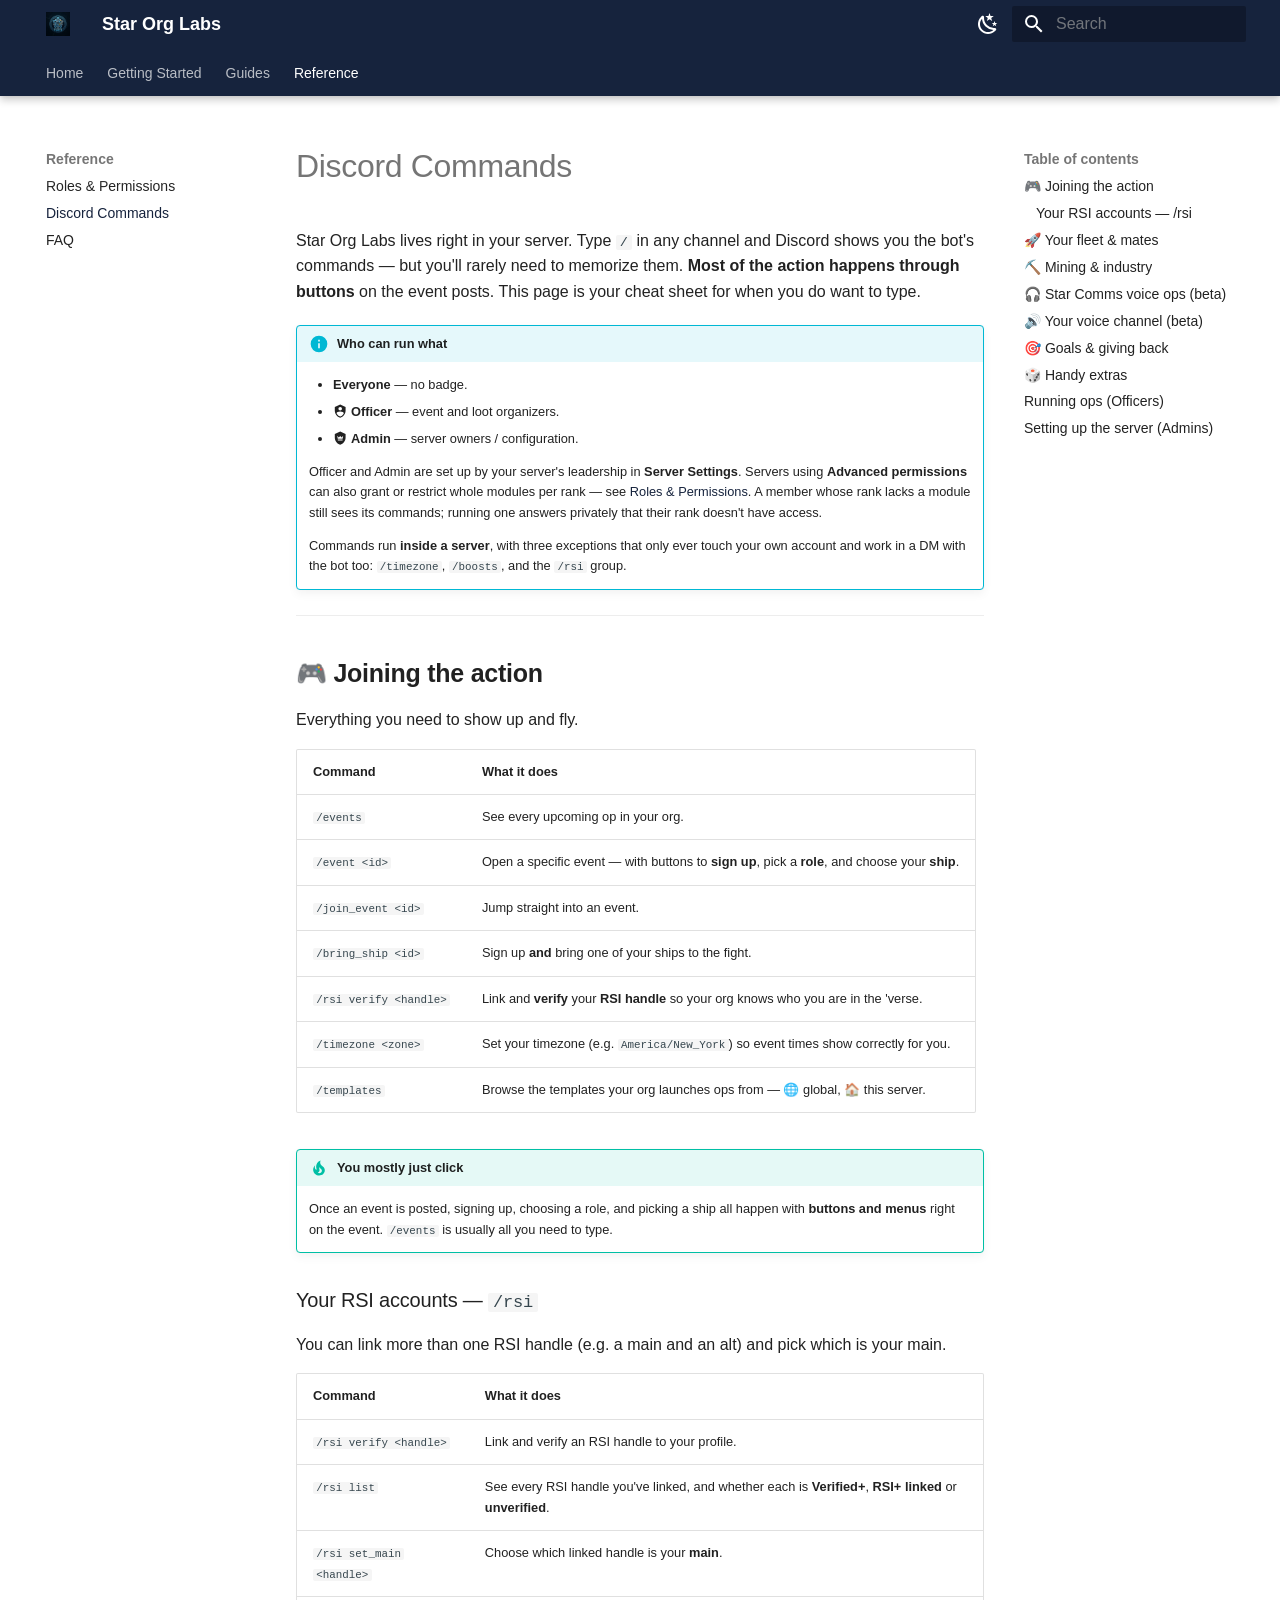
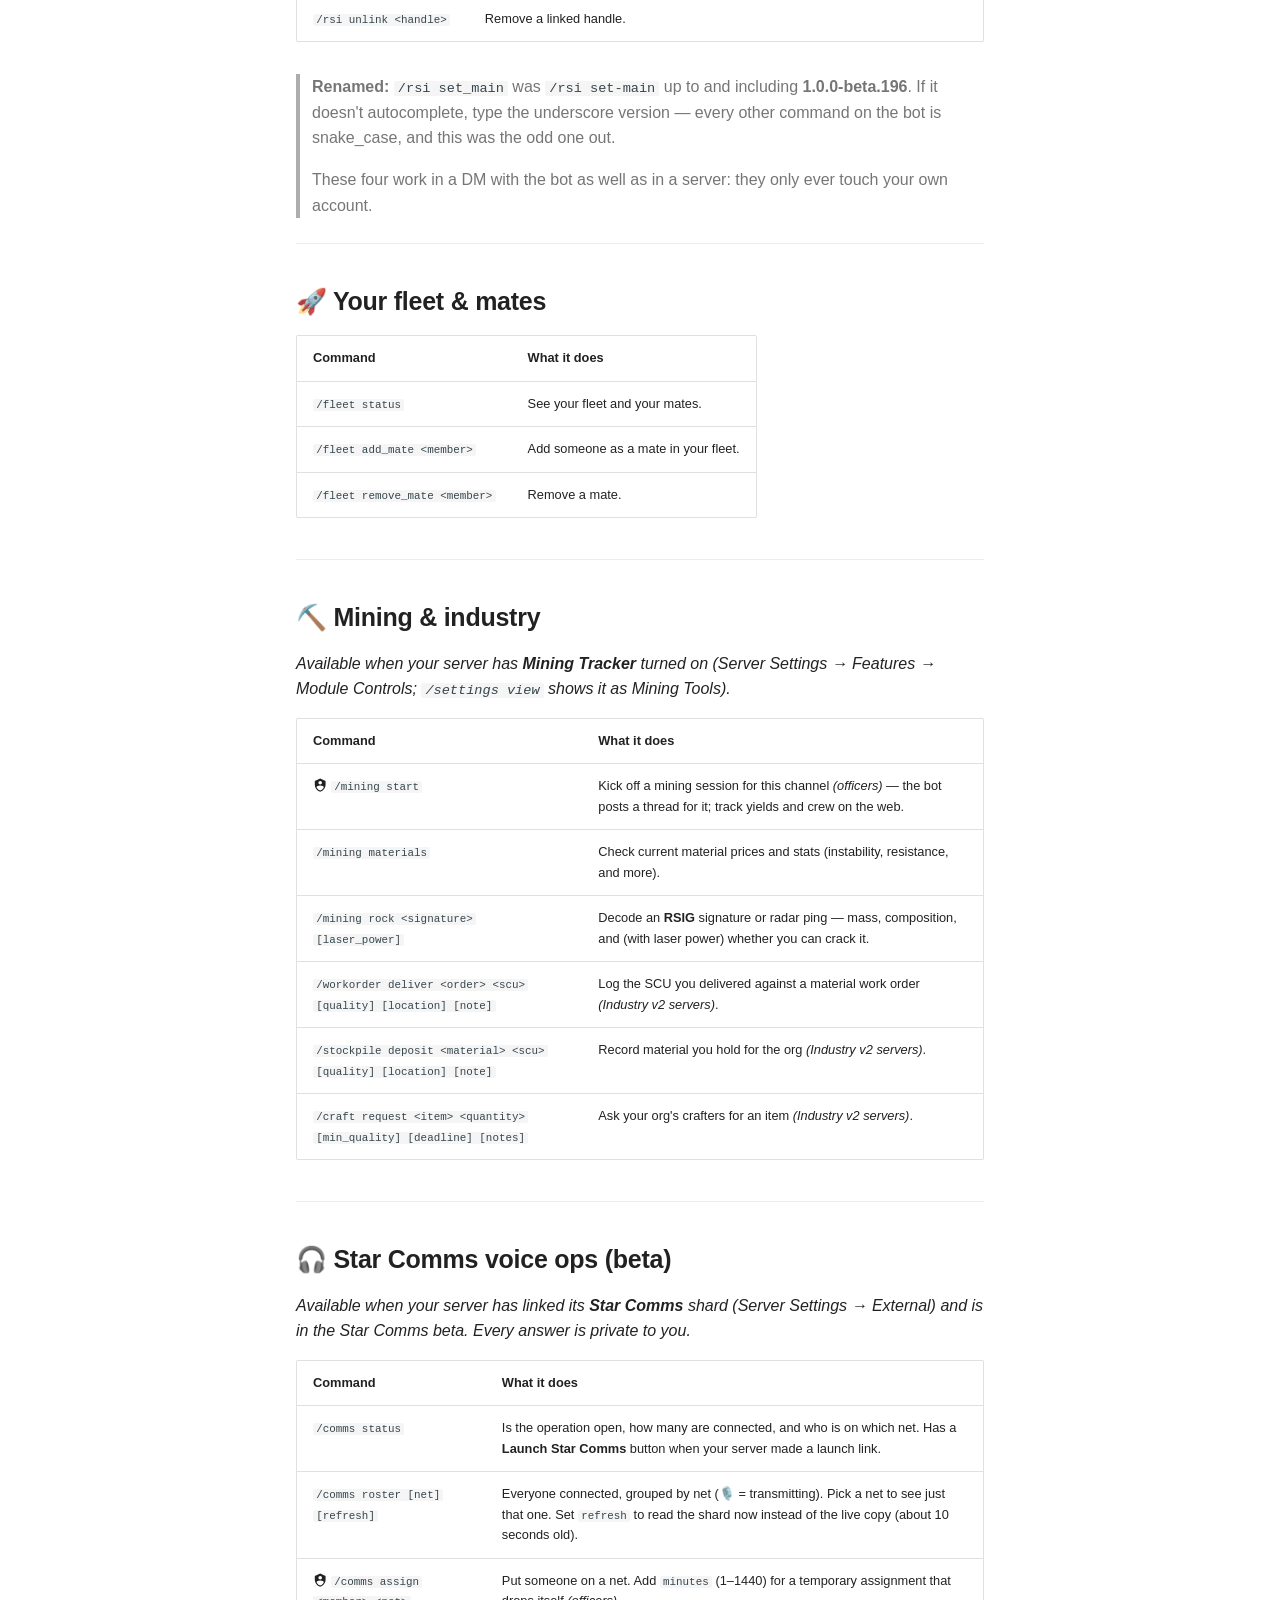
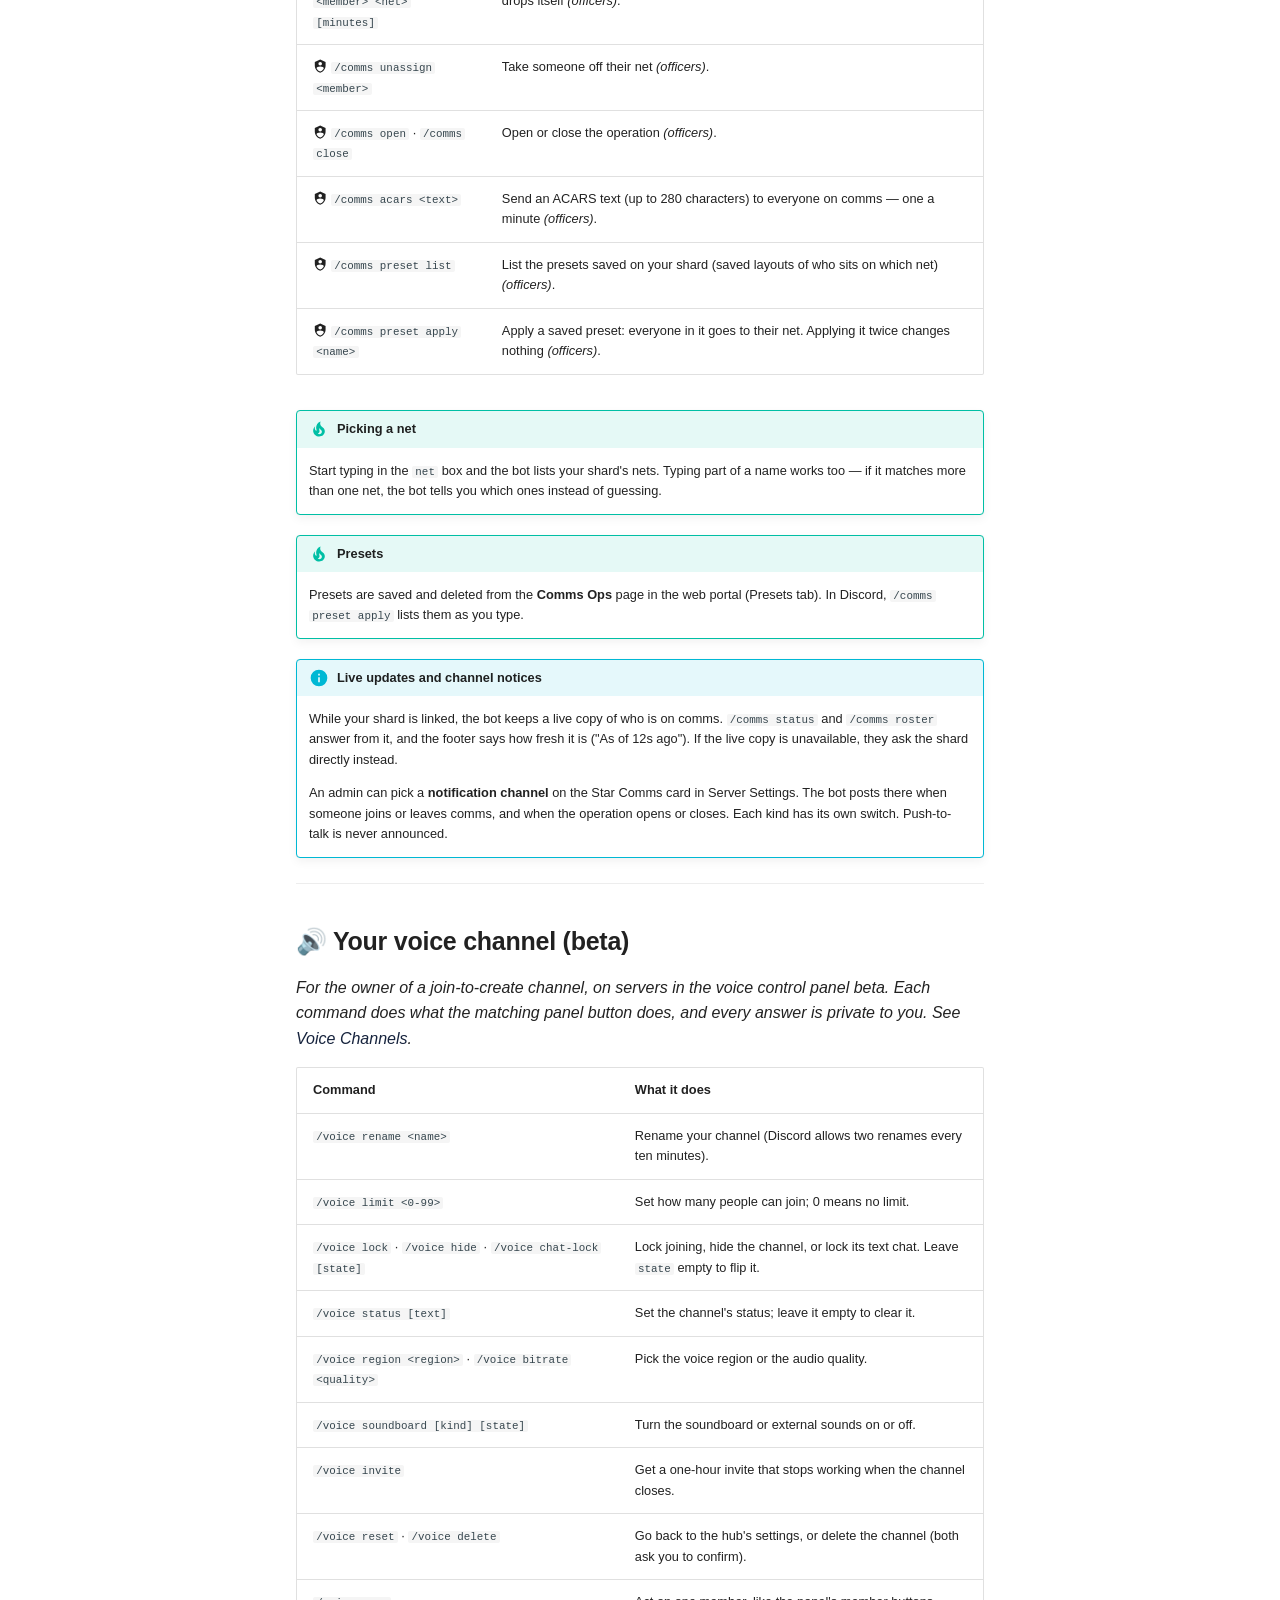
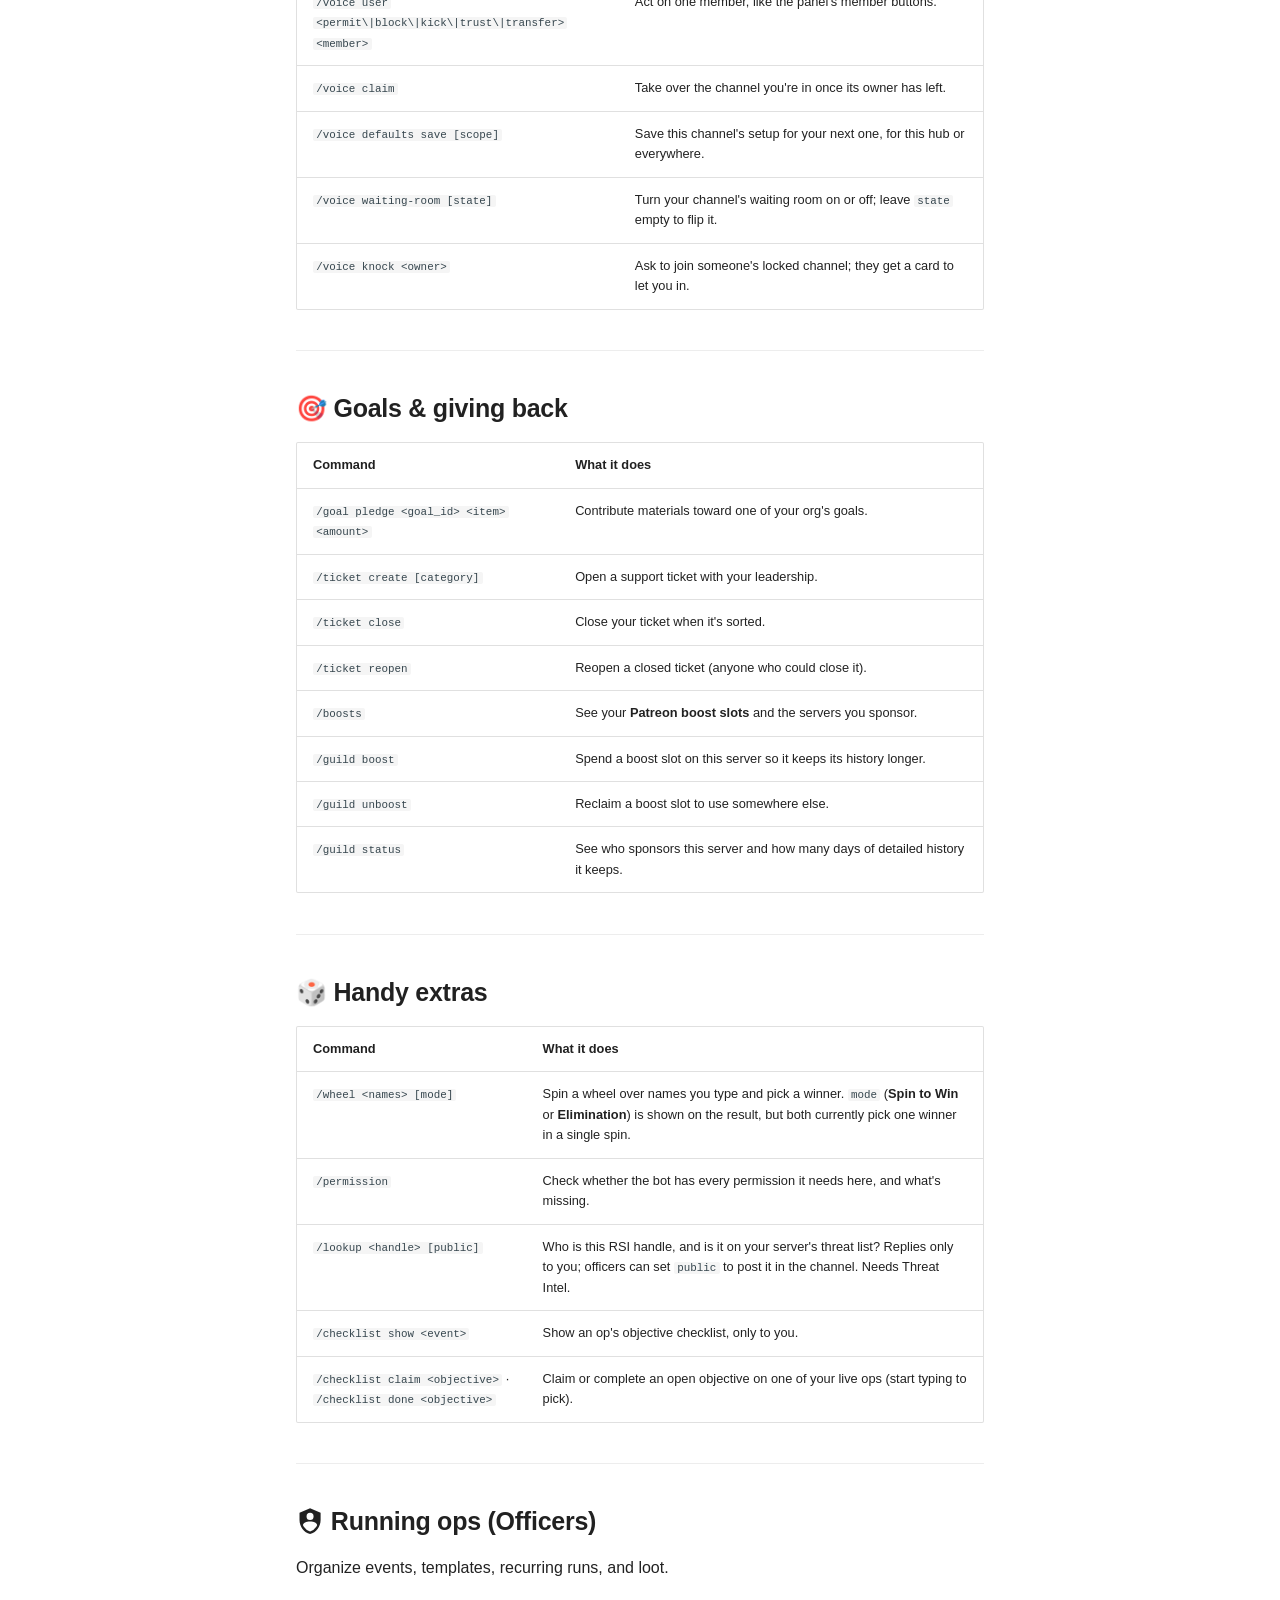
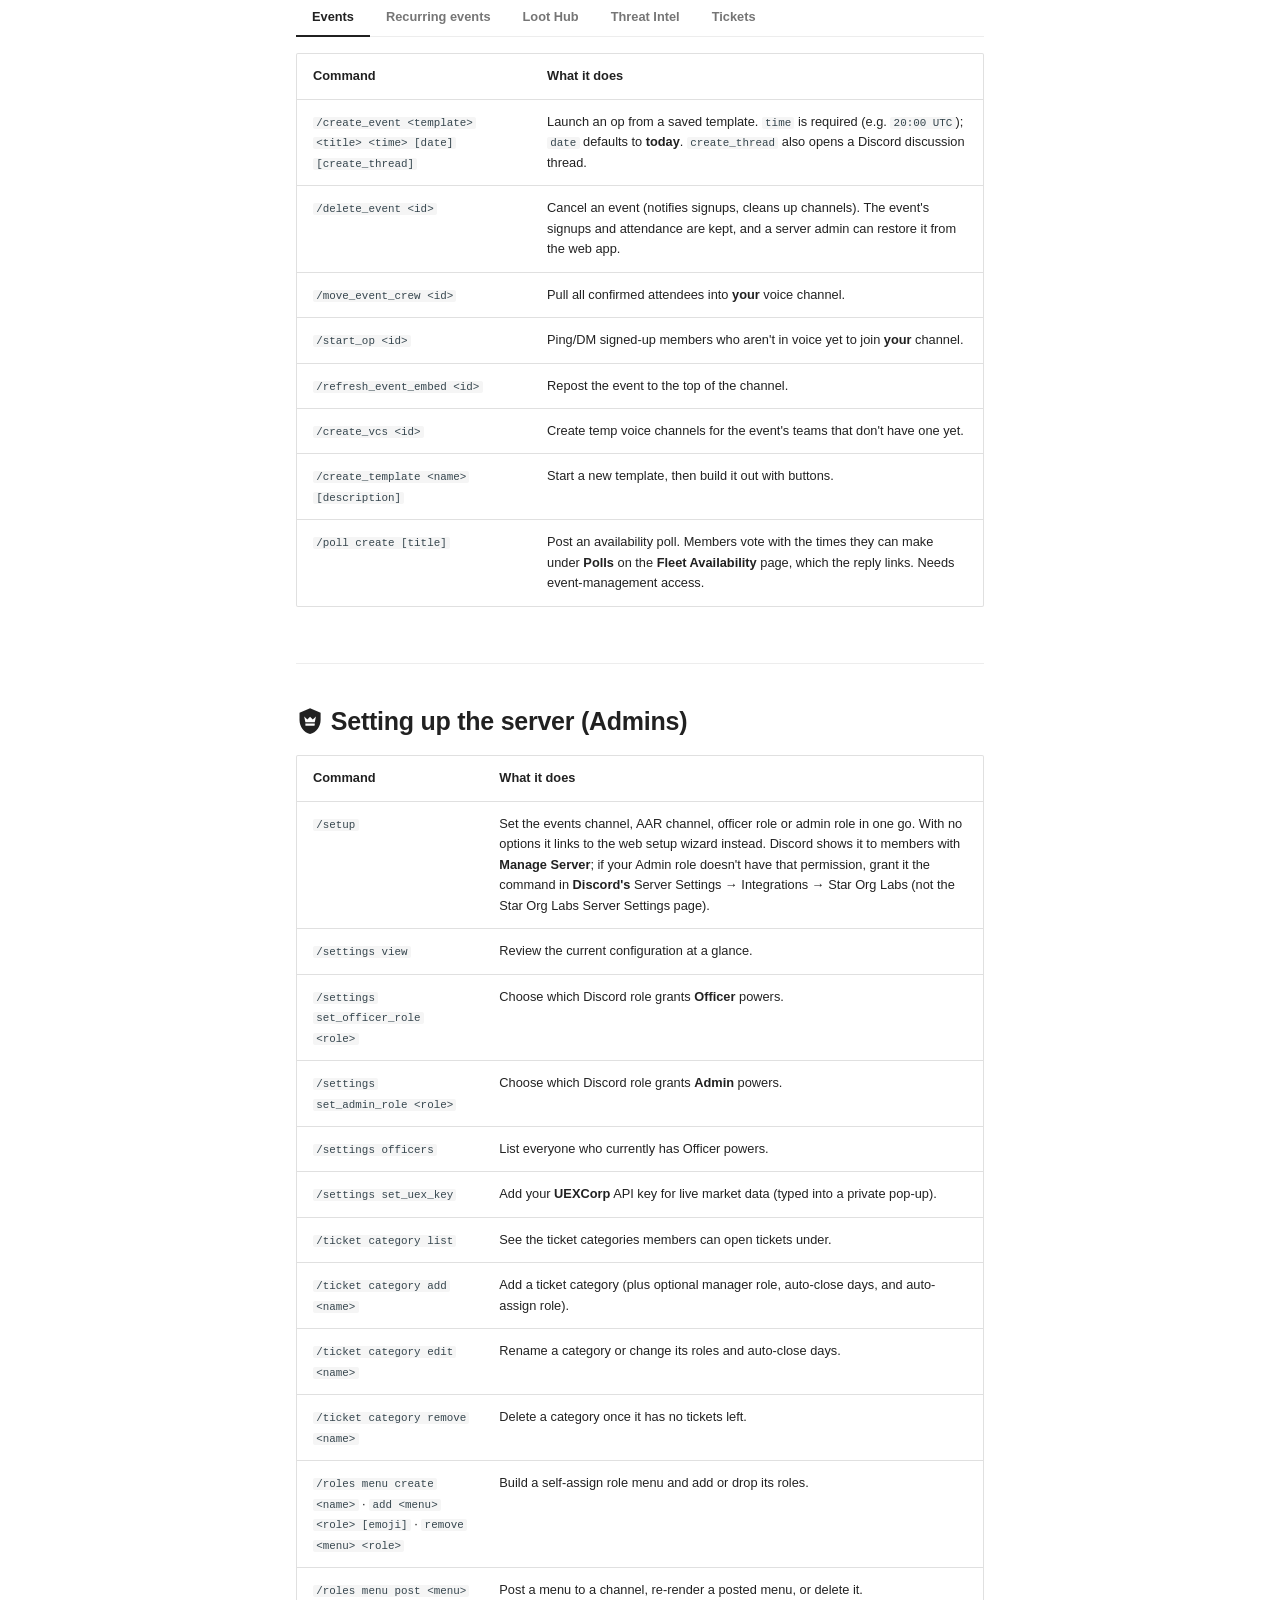
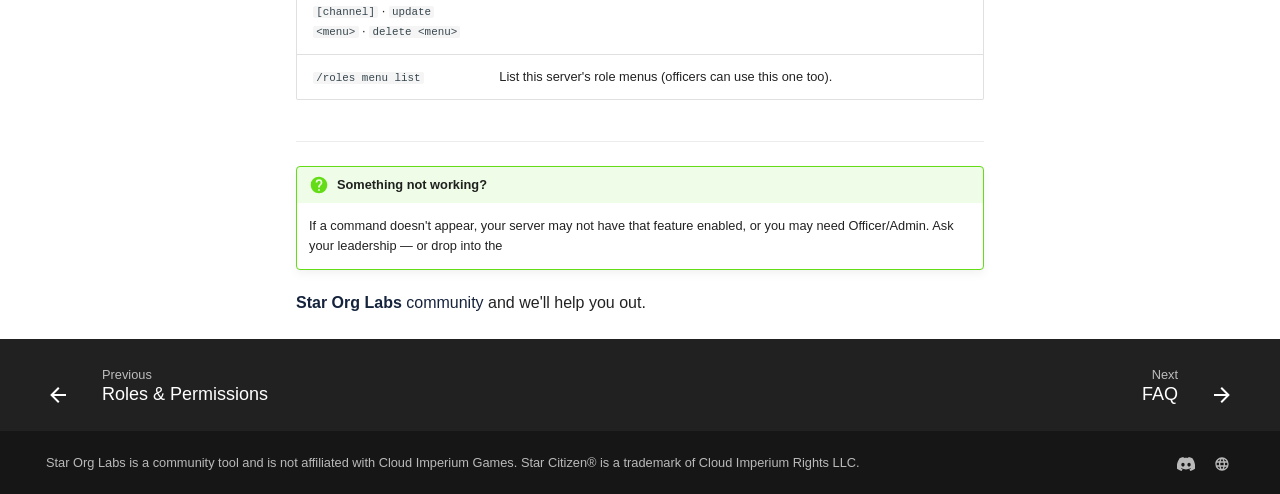
==== commit 10f278ca: "docs: publish site from SC-ORG-BOT@73009d3e3737501361aadd74a6c66024bbe674ed" ====
--- a/commands/index.html
+++ b/commands/index.html
@@ -1262,7 +1262,7 @@
 </table>
 <hr />
 <h2 id="mining-industry">⛏️ Mining &amp; industry<a class="headerlink" href="#mining-industry" title="Permanent link">&para;</a></h2>
-<p><em>Available when your server has <strong>Mining Tools</strong> turned on.</em></p>
+<p><em>Available when your server has <strong>Mining Tracker</strong> turned on (Server Settings → Features → Module Controls; <code>/settings view</code> shows it as Mining Tools).</em></p>
 <table>
 <thead>
 <tr>
@@ -1282,6 +1282,18 @@
 <tr>
 <td><code>/mining rock &lt;signature&gt; [laser_power]</code></td>
 <td>Decode an <strong>RSIG</strong> signature or radar ping — mass, composition, and (with laser power) whether you can crack it.</td>
+</tr>
+<tr>
+<td><code>/workorder deliver &lt;order&gt; &lt;scu&gt; [quality] [location] [note]</code></td>
+<td>Log the SCU you delivered against a material work order <em>(Industry v2 servers)</em>.</td>
+</tr>
+<tr>
+<td><code>/stockpile deposit &lt;material&gt; &lt;scu&gt; [quality] [location] [note]</code></td>
+<td>Record material you hold for the org <em>(Industry v2 servers)</em>.</td>
+</tr>
+<tr>
+<td><code>/craft request &lt;item&gt; &lt;quantity&gt; [min_quality] [deadline] [notes]</code></td>
+<td>Ask your org's crafters for an item <em>(Industry v2 servers)</em>.</td>
 </tr>
 </tbody>
 </table>
@@ -1302,8 +1314,8 @@
 <td>Is the operation open, how many are connected, and who is on which net. Has a <strong>Launch Star Comms</strong> button when your server made a launch link.</td>
 </tr>
 <tr>
-<td><code>/comms roster [net]</code></td>
-<td>Everyone connected, grouped by net (🎙️ = transmitting). Pick a net to see just that one.</td>
+<td><code>/comms roster [net] [refresh]</code></td>
+<td>Everyone connected, grouped by net (🎙️ = transmitting). Pick a net to see just that one. Set <code>refresh</code> to read the shard now instead of the live copy (about 10 seconds old).</td>
 </tr>
 <tr>
 <td><span class="twemoji"><svg xmlns="http://www.w3.org/2000/svg" viewBox="0 0 24 24"><path d="M12 1 3 5v6c0 5.55 3.84 10.74 9 12 5.16-1.26 9-6.45 9-12V5zm0 4a3 3 0 0 1 3 3 3 3 0 0 1-3 3 3 3 0 0 1-3-3 3 3 0 0 1 3-3m5.13 12A9.7 9.7 0 0 1 12 20.92 9.7 9.7 0 0 1 6.87 17c-.34-.5-.63-1-.87-1.53 0-1.65 2.71-3 6-3s6 1.32 6 3c-.24.53-.53 1.03-.87 1.53"/></svg></span> <code>/comms assign &lt;member&gt; &lt;net&gt; [minutes]</code></td>
@@ -1440,16 +1452,24 @@
 <td>Close your ticket when it's sorted.</td>
 </tr>
 <tr>
+<td><code>/ticket reopen</code></td>
+<td>Reopen a closed ticket (anyone who could close it).</td>
+</tr>
+<tr>
 <td><code>/boosts</code></td>
 <td>See your <strong>Patreon boost slots</strong> and the servers you sponsor.</td>
 </tr>
 <tr>
 <td><code>/guild boost</code></td>
-<td>Spend a boost slot to <strong>support this server</strong> (raises its capacity).</td>
+<td>Spend a boost slot on this server so it keeps its history longer.</td>
 </tr>
 <tr>
 <td><code>/guild unboost</code></td>
 <td>Reclaim a boost slot to use somewhere else.</td>
+</tr>
+<tr>
+<td><code>/guild status</code></td>
+<td>See who sponsors this server and how many days of detailed history it keeps.</td>
 </tr>
 </tbody>
 </table>
@@ -1465,18 +1485,30 @@
 <tbody>
 <tr>
 <td><code>/wheel &lt;names&gt; [mode]</code></td>
-<td>Spin a wheel over names you type and pick a winner. <code>mode</code>: <strong>Spin to Win</strong> or <strong>Elimination</strong>.</td>
+<td>Spin a wheel over names you type and pick a winner. <code>mode</code> (<strong>Spin to Win</strong> or <strong>Elimination</strong>) is shown on the result, but both currently pick one winner in a single spin.</td>
 </tr>
 <tr>
 <td><code>/permission</code></td>
 <td>Check whether the bot has every permission it needs here, and what's missing.</td>
+</tr>
+<tr>
+<td><code>/lookup &lt;handle&gt; [public]</code></td>
+<td>Who is this RSI handle, and is it on your server's threat list? Replies only to you; officers can set <code>public</code> to post it in the channel. Needs Threat Intel.</td>
+</tr>
+<tr>
+<td><code>/checklist show &lt;event&gt;</code></td>
+<td>Show an op's objective checklist, only to you.</td>
+</tr>
+<tr>
+<td><code>/checklist claim &lt;objective&gt;</code> · <code>/checklist done &lt;objective&gt;</code></td>
+<td>Claim or complete an open objective on one of your live ops (start typing to pick).</td>
 </tr>
 </tbody>
 </table>
 <hr />
 <h2 id="running-ops-officers"><span class="twemoji"><svg xmlns="http://www.w3.org/2000/svg" viewBox="0 0 24 24"><path d="M12 1 3 5v6c0 5.55 3.84 10.74 9 12 5.16-1.26 9-6.45 9-12V5zm0 4a3 3 0 0 1 3 3 3 3 0 0 1-3 3 3 3 0 0 1-3-3 3 3 0 0 1 3-3m5.13 12A9.7 9.7 0 0 1 12 20.92 9.7 9.7 0 0 1 6.87 17c-.34-.5-.63-1-.87-1.53 0-1.65 2.71-3 6-3s6 1.32 6 3c-.24.53-.53 1.03-.87 1.53"/></svg></span> Running ops (Officers)<a class="headerlink" href="#running-ops-officers" title="Permanent link">&para;</a></h2>
 <p>Organize events, templates, recurring runs, and loot.</p>
-<div class="tabbed-set tabbed-alternate" data-tabs="1:5"><input checked="checked" id="__tabbed_1_1" name="__tabbed_1" type="radio" /><input id="__tabbed_1_2" name="__tabbed_1" type="radio" /><input id="__tabbed_1_3" name="__tabbed_1" type="radio" /><input id="__tabbed_1_4" name="__tabbed_1" type="radio" /><input id="__tabbed_1_5" name="__tabbed_1" type="radio" /><div class="tabbed-labels"><label for="__tabbed_1_1">Events</label><label for="__tabbed_1_2">Recurring events</label><label for="__tabbed_1_3">Loot Hub</label><label for="__tabbed_1_4">Threat Intel</label><label for="__tabbed_1_5">Sponsorship</label></div>
+<div class="tabbed-set tabbed-alternate" data-tabs="1:5"><input checked="checked" id="__tabbed_1_1" name="__tabbed_1" type="radio" /><input id="__tabbed_1_2" name="__tabbed_1" type="radio" /><input id="__tabbed_1_3" name="__tabbed_1" type="radio" /><input id="__tabbed_1_4" name="__tabbed_1" type="radio" /><input id="__tabbed_1_5" name="__tabbed_1" type="radio" /><div class="tabbed-labels"><label for="__tabbed_1_1">Events</label><label for="__tabbed_1_2">Recurring events</label><label for="__tabbed_1_3">Loot Hub</label><label for="__tabbed_1_4">Threat Intel</label><label for="__tabbed_1_5">Tickets</label></div>
 <div class="tabbed-content">
 <div class="tabbed-block">
 <table>
@@ -1488,8 +1520,8 @@
 </thead>
 <tbody>
 <tr>
-<td><code>/create_event &lt;template&gt; &lt;title&gt; [date] [time]</code></td>
-<td>Launch an op from a saved template. Defaults to <strong>today at 20:00 UTC</strong>.</td>
+<td><code>/create_event &lt;template&gt; &lt;title&gt; &lt;time&gt; [date] [create_thread]</code></td>
+<td>Launch an op from a saved template. <code>time</code> is required (e.g. <code>20:00 UTC</code>); <code>date</code> defaults to <strong>today</strong>. <code>create_thread</code> also opens a Discord discussion thread.</td>
 </tr>
 <tr>
 <td><code>/delete_event &lt;id&gt;</code></td>
@@ -1537,7 +1569,7 @@
 </tr>
 <tr>
 <td><code>/recurring create &lt;name&gt; &lt;cron&gt; [days]</code></td>
-<td>Auto-post an event on a schedule (e.g. every Friday night).</td>
+<td>Auto-post an event on a schedule. <code>cron</code> is a cron line (minute hour day month weekday) in <strong>UTC</strong>, e.g. <code>0 20 * * 5</code> is Fridays 20:00 UTC. To schedule in your own timezone (and follow daylight saving), use <strong>Create Schedule</strong> on the web instead.</td>
 </tr>
 <tr>
 <td><code>/recurring add_template &lt;id&gt; &lt;template&gt;</code></td>
@@ -1584,15 +1616,15 @@
 </thead>
 <tbody>
 <tr>
-<td><code>/loot create &lt;name&gt; [event] [points] [sync_vc]</code></td>
-<td>Start a loot session. <code>sync_vc</code> adds everyone in your voice channel.</td>
+<td><code>/loot create &lt;name&gt; [event_id] [points] [sync_vc] [admin_only]</code></td>
+<td>Start a loot session. <code>sync_vc</code> adds everyone in your voice channel; <code>admin_only</code> runs it without a seat for you.</td>
 </tr>
 <tr>
 <td><code>/loot roll &lt;session&gt;</code></td>
 <td>Run the fair, weighted roll.</td>
 </tr>
 <tr>
-<td><code>/loot next_round &lt;session&gt; [points]</code></td>
+<td><code>/loot next_round &lt;session&gt; [increment]</code></td>
 <td>Move to the next round and top up points.</td>
 </tr>
 <tr>
@@ -1624,6 +1656,14 @@
 <td><code>/kos remove &lt;target&gt;</code></td>
 <td>Take a pilot or org off your server's threat list.</td>
 </tr>
+<tr>
+<td><code>/kos list</code></td>
+<td>The threat list, worst first.</td>
+</tr>
+<tr>
+<td><code>/scoreboard</code></td>
+<td>How your server's threat list breaks down.</td>
+</tr>
 </tbody>
 </table>
 </div>
@@ -1637,8 +1677,20 @@
 </thead>
 <tbody>
 <tr>
-<td></td>
-<td></td>
+<td><code>/ticket claim [member]</code></td>
+<td>Claim a ticket, or assign it to someone else <em>(staff: officers or the category's manager role)</em>.</td>
+</tr>
+<tr>
+<td><code>/ticket unclaim</code></td>
+<td>Release a ticket back to the queue <em>(staff)</em>.</td>
+</tr>
+<tr>
+<td><code>/ticket panel send</code></td>
+<td>Post an <strong>Open a ticket</strong> button panel in a channel.</td>
+</tr>
+<tr>
+<td><code>/ticket panel update</code></td>
+<td>Refresh a posted panel after you change categories.</td>
 </tr>
 </tbody>
 </table>
@@ -1657,7 +1709,7 @@
 <tbody>
 <tr>
 <td><code>/setup</code></td>
-<td>Set the events channel, AAR channel, officer role or admin role in one go. With no options it links to the web setup wizard instead. Discord shows it to members with <strong>Manage Server</strong>; if your Admin role doesn't have that permission, grant it the command in <strong>Server Settings → Integrations</strong>.</td>
+<td>Set the events channel, AAR channel, officer role or admin role in one go. With no options it links to the web setup wizard instead. Discord shows it to members with <strong>Manage Server</strong>; if your Admin role doesn't have that permission, grant it the command in <strong>Discord's</strong> Server Settings → Integrations → Star Org Labs (not the Star Org Labs Server Settings page).</td>
 </tr>
 <tr>
 <td><code>/settings view</code></td>
@@ -1694,6 +1746,18 @@
 <tr>
 <td><code>/ticket category remove &lt;name&gt;</code></td>
 <td>Delete a category once it has no tickets left.</td>
+</tr>
+<tr>
+<td><code>/roles menu create &lt;name&gt;</code> · <code>add &lt;menu&gt; &lt;role&gt; [emoji]</code> · <code>remove &lt;menu&gt; &lt;role&gt;</code></td>
+<td>Build a self-assign role menu and add or drop its roles.</td>
+</tr>
+<tr>
+<td><code>/roles menu post &lt;menu&gt; [channel]</code> · <code>update &lt;menu&gt;</code> · <code>delete &lt;menu&gt;</code></td>
+<td>Post a menu to a channel, re-render a posted menu, or delete it.</td>
+</tr>
+<tr>
+<td><code>/roles menu list</code></td>
+<td>List this server's role menus (officers can use this one too).</td>
 </tr>
 </tbody>
 </table>
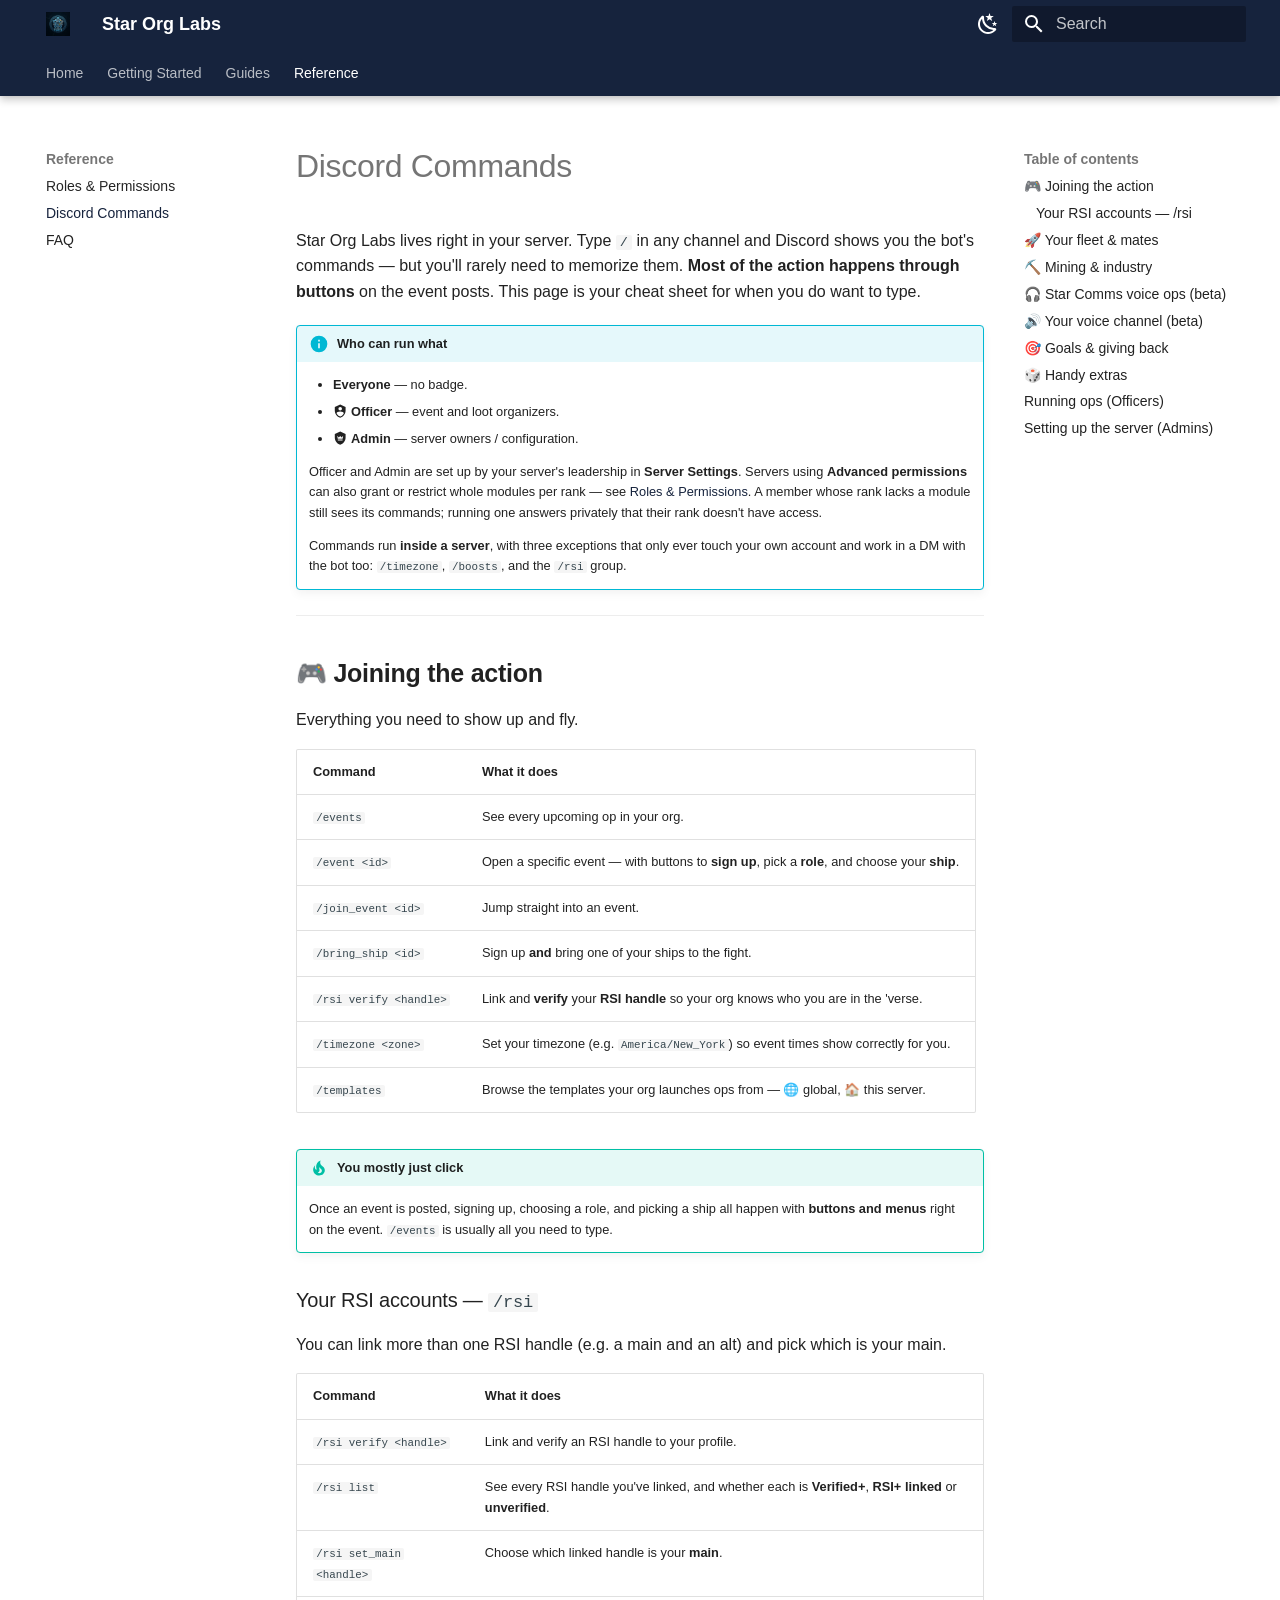
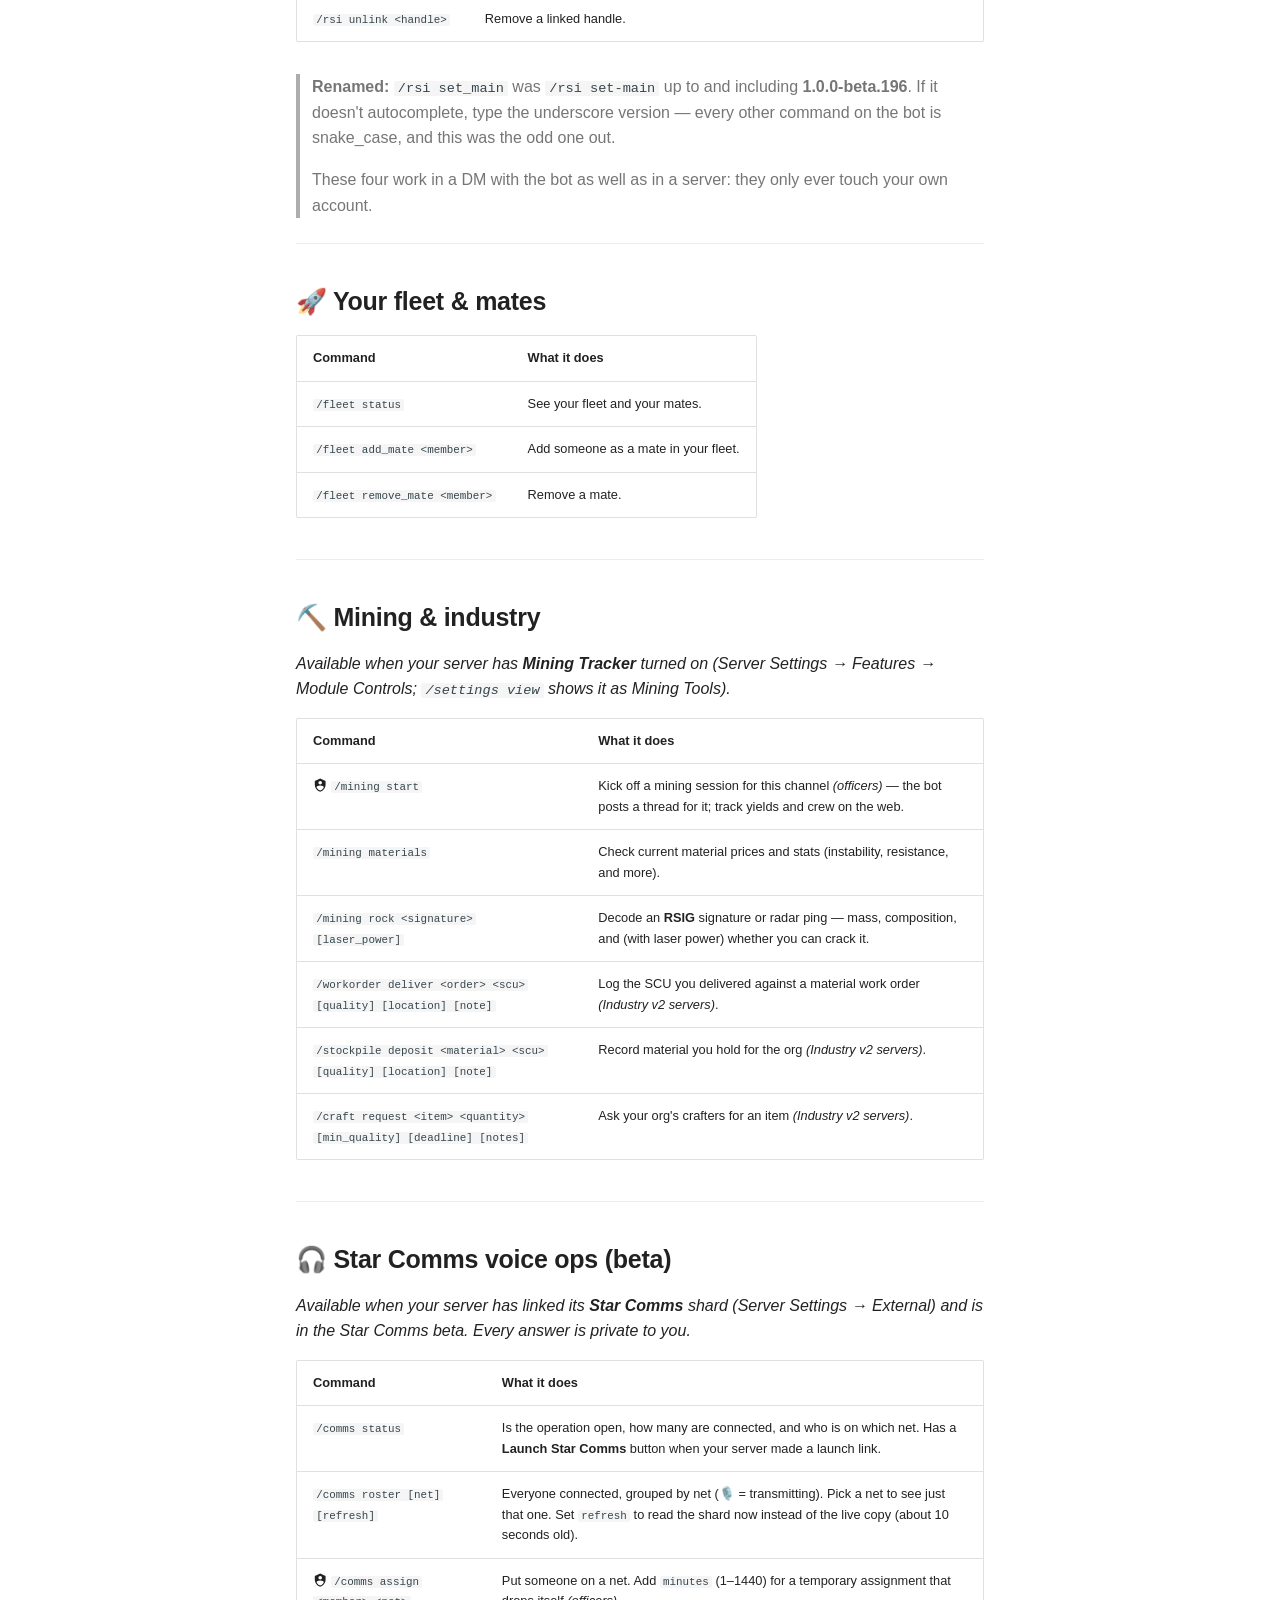
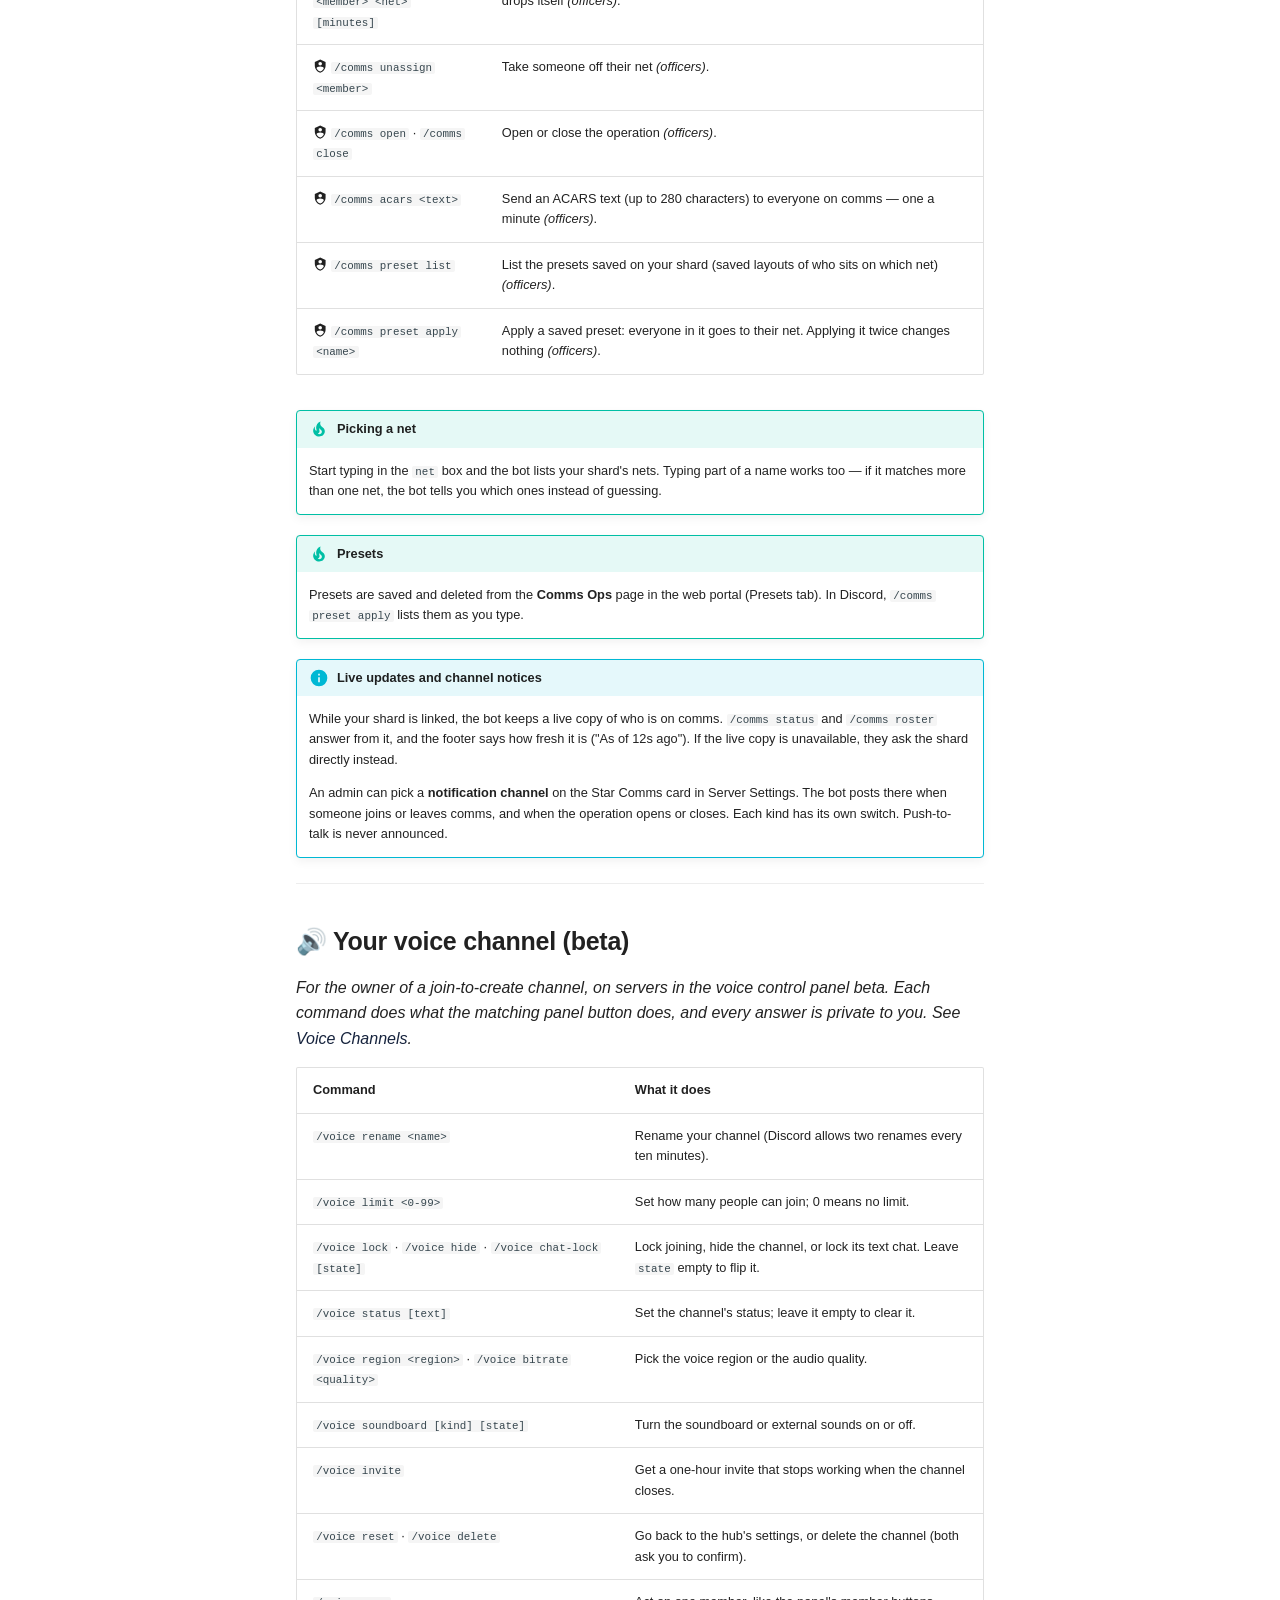
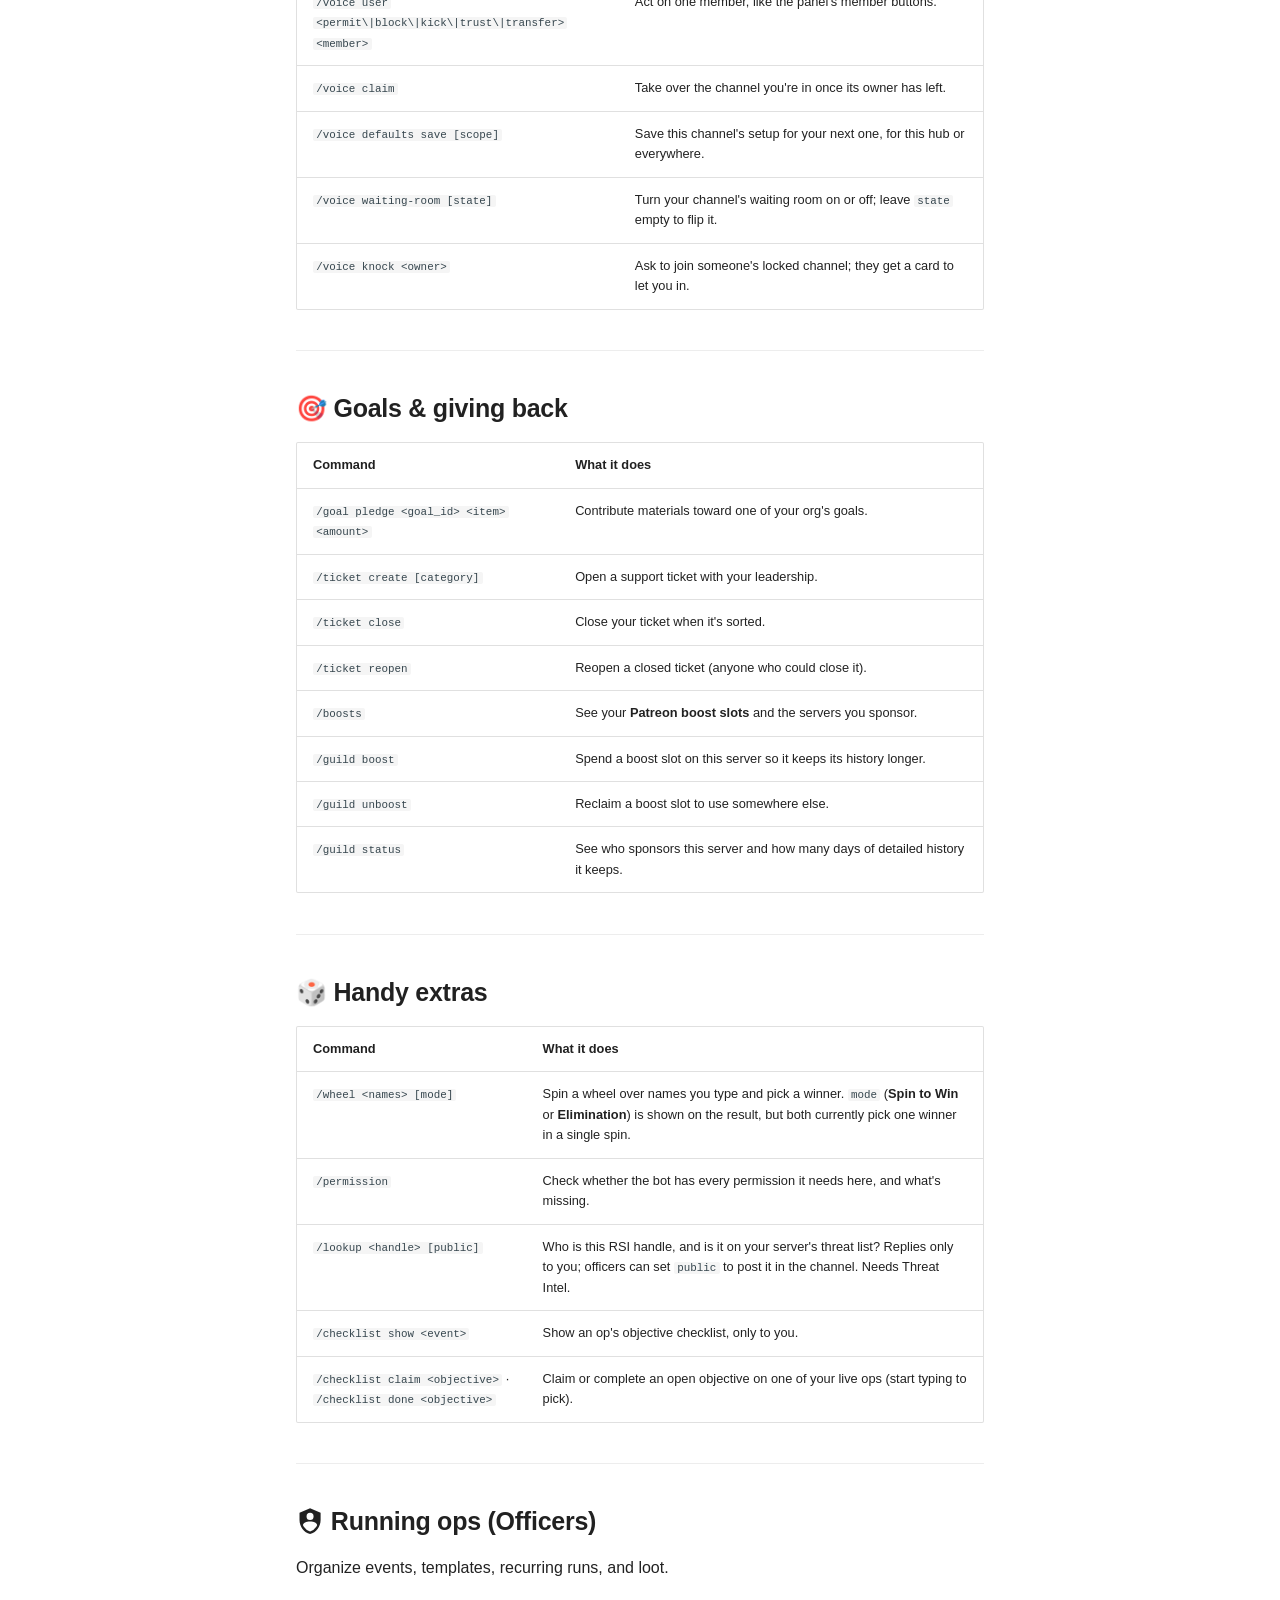
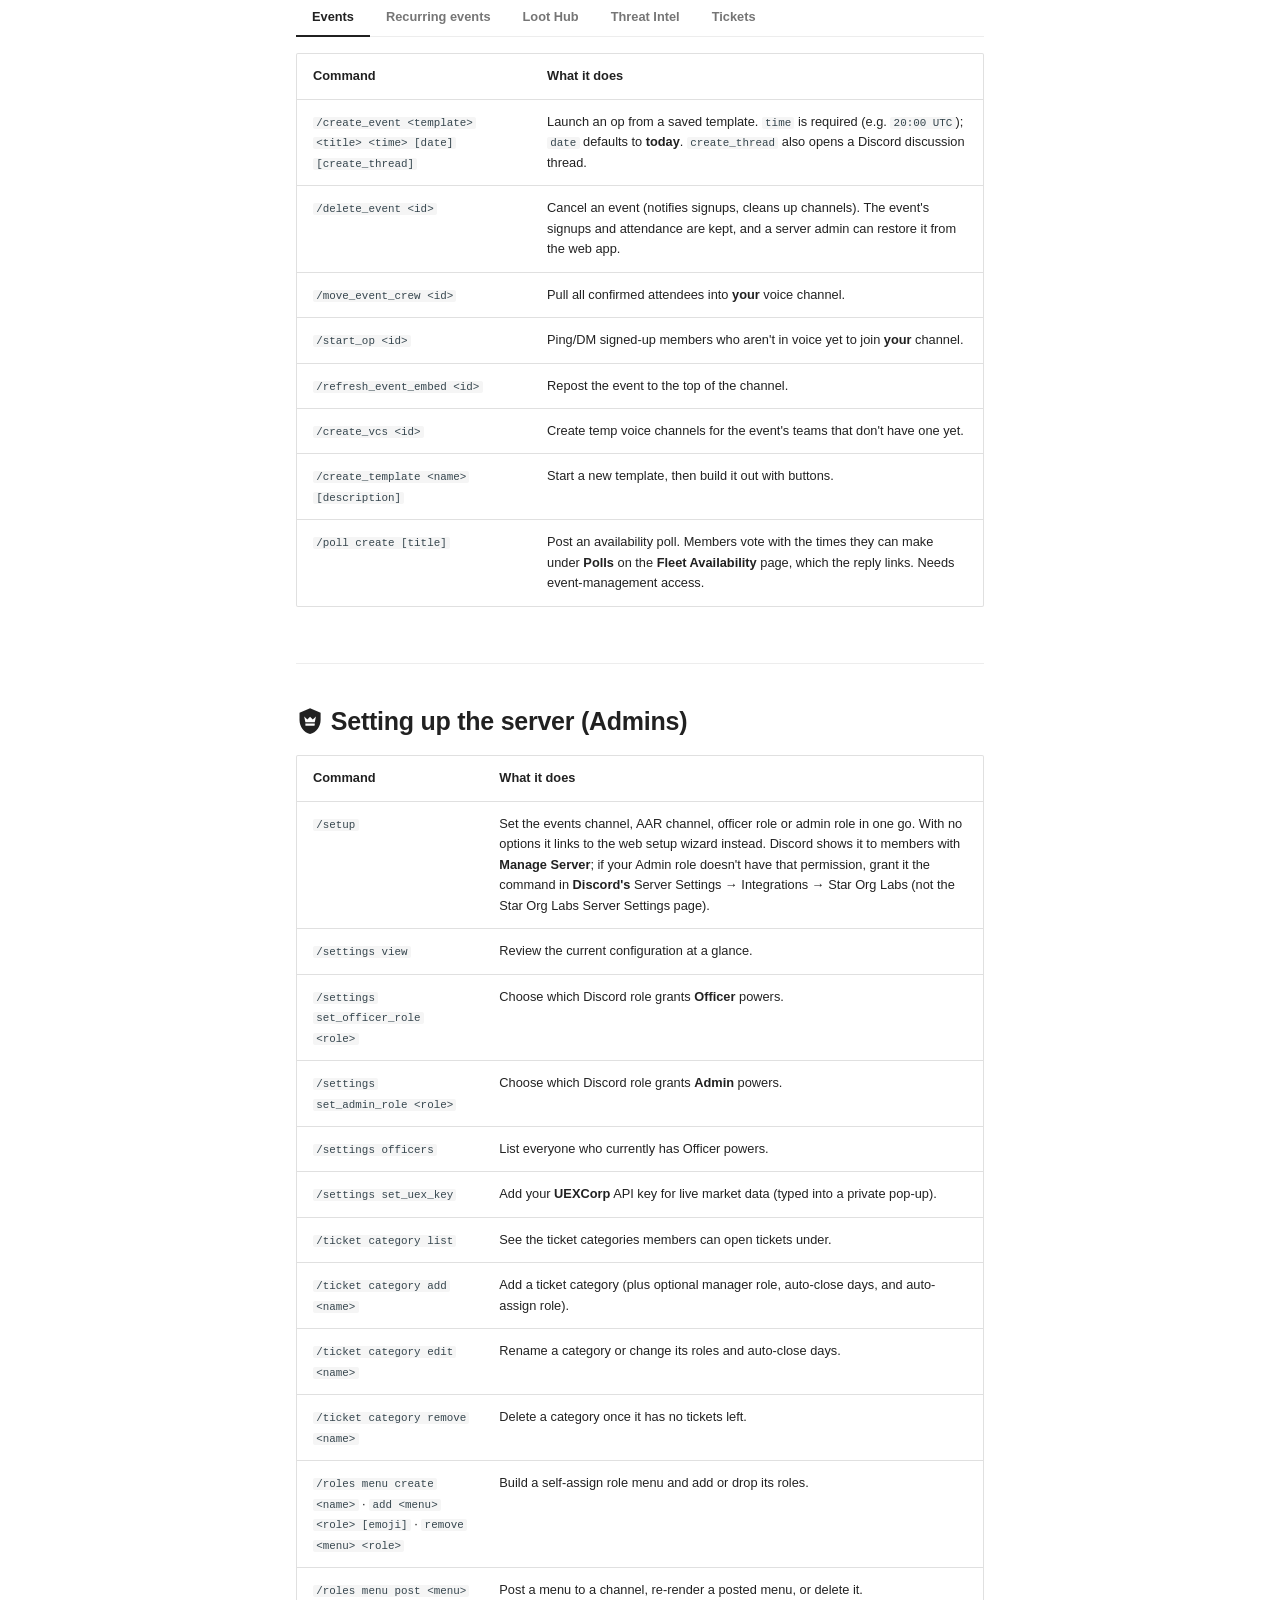
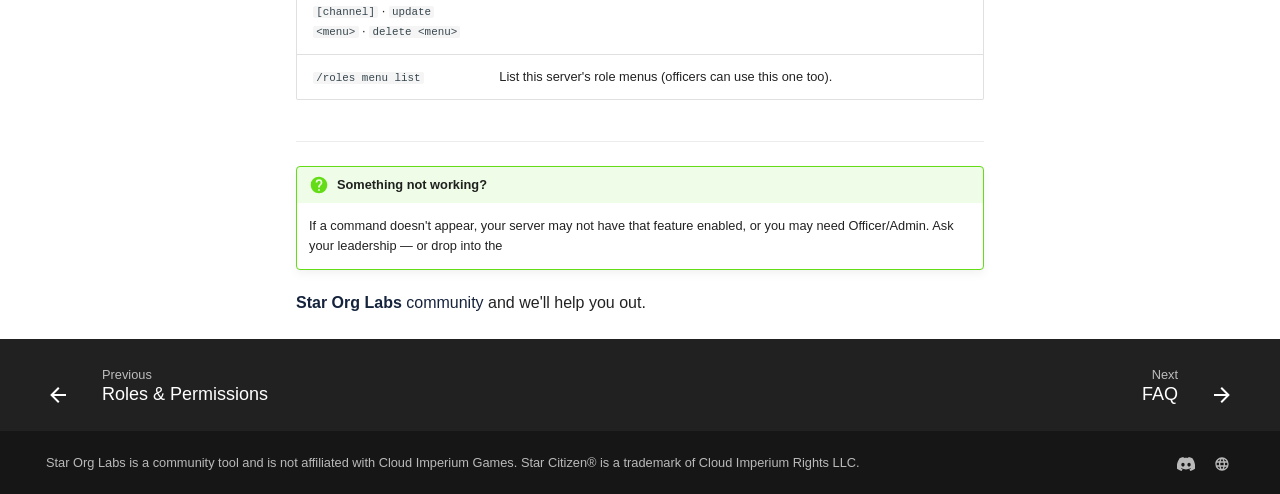
==== commit de10311e: "docs: publish site from SC-ORG-BOT@2fe64e9ce37f3466b1f123f194f3ac779c0926b2" ====
--- a/commands/index.html
+++ b/commands/index.html
@@ -646,6 +646,34 @@
     
   
     Industrial
+  
+
+    
+  </span>
+  
+  
+
+      </a>
+    </li>
+  
+
+              
+            
+              
+                
+  
+  
+  
+  
+    <li class="md-nav__item">
+      <a href="../guides/rsi-plus/" class="md-nav__link">
+        
+  
+  
+  <span class="md-ellipsis">
+    
+  
+    RSI+ Browser Extension
   
 
     
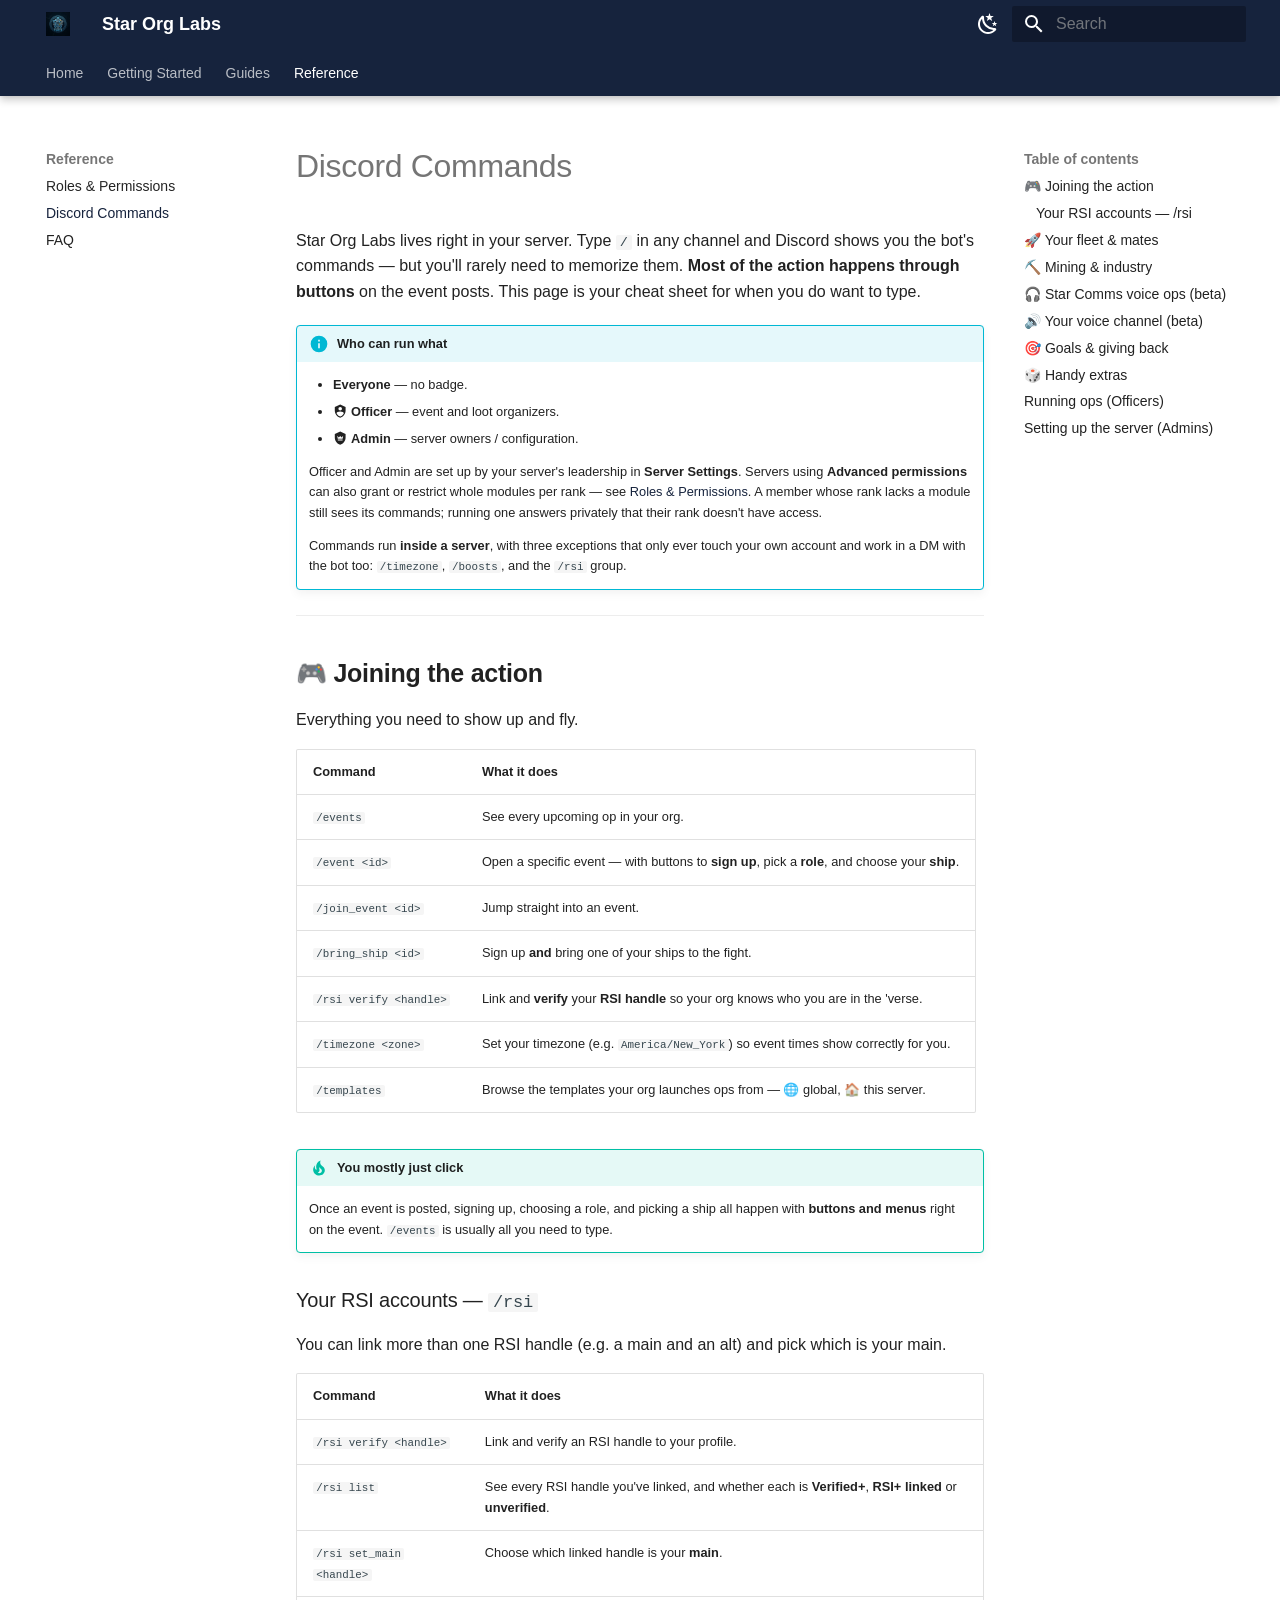
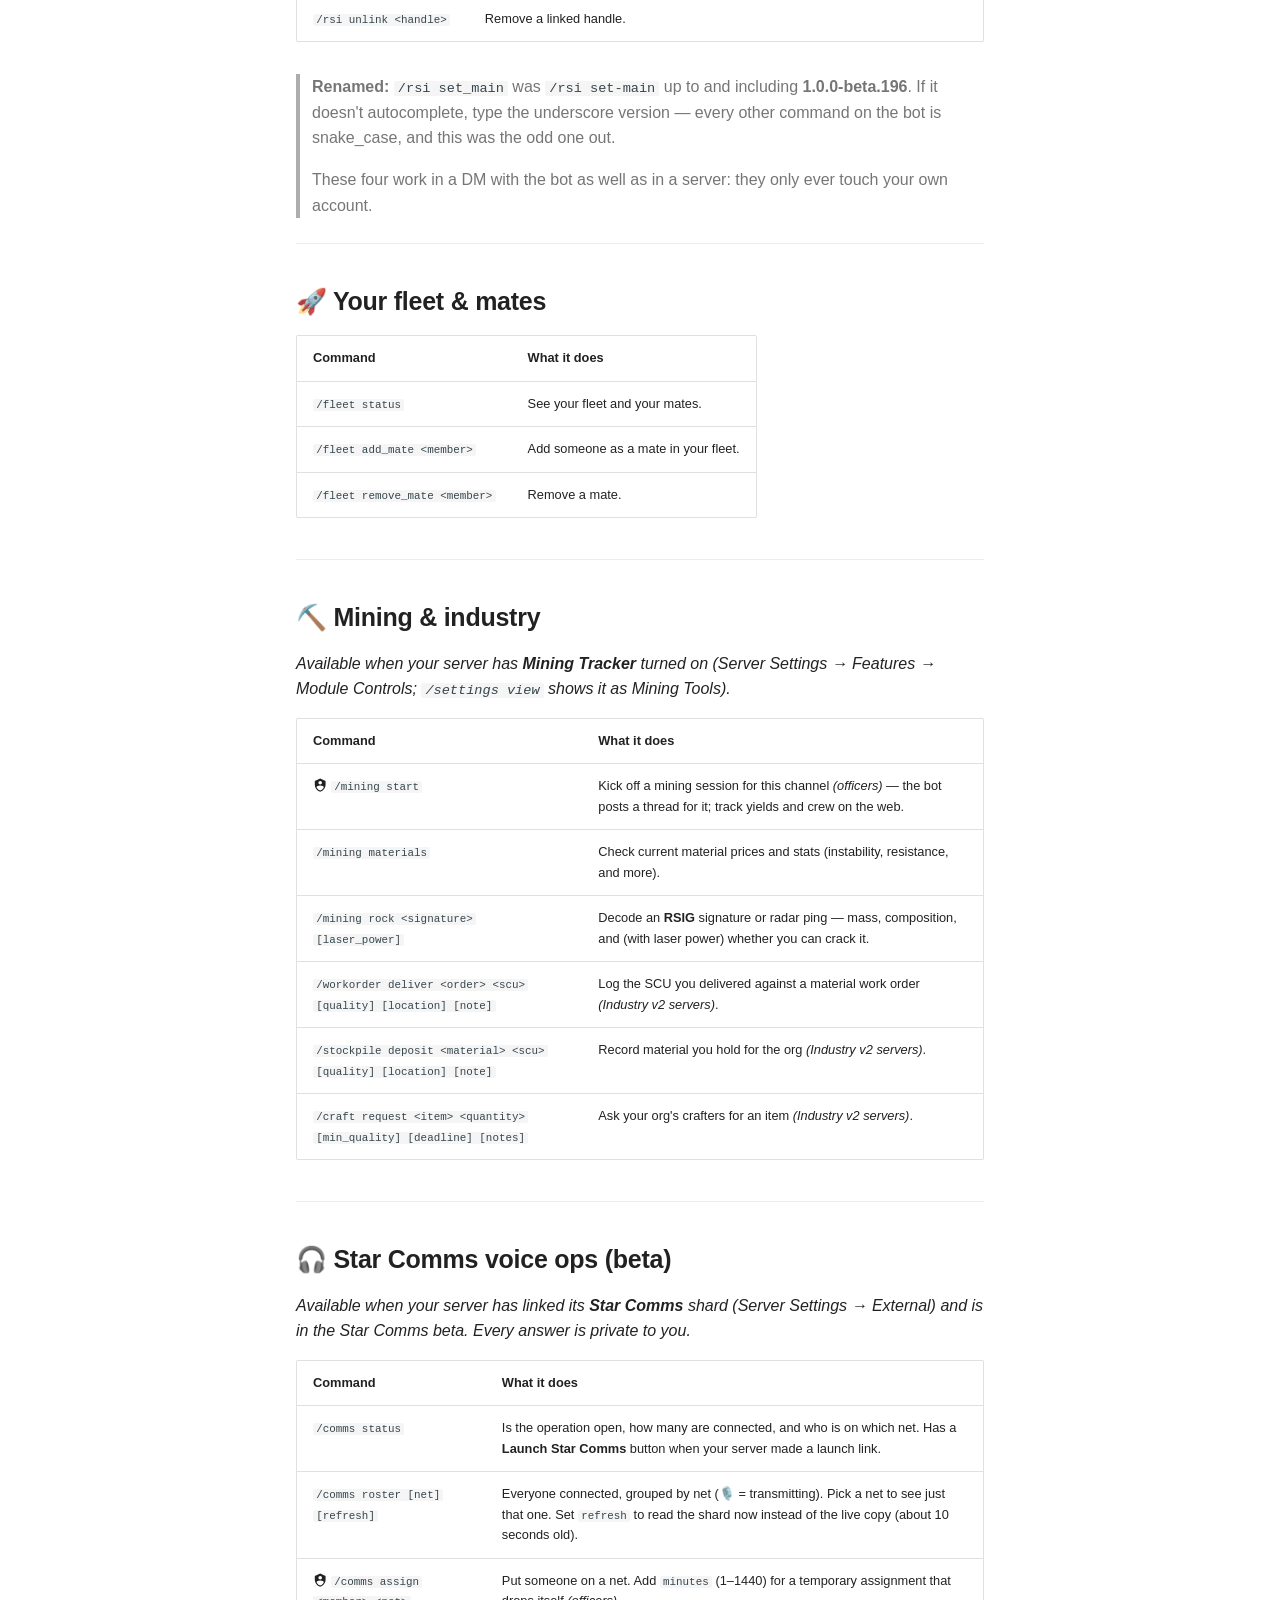
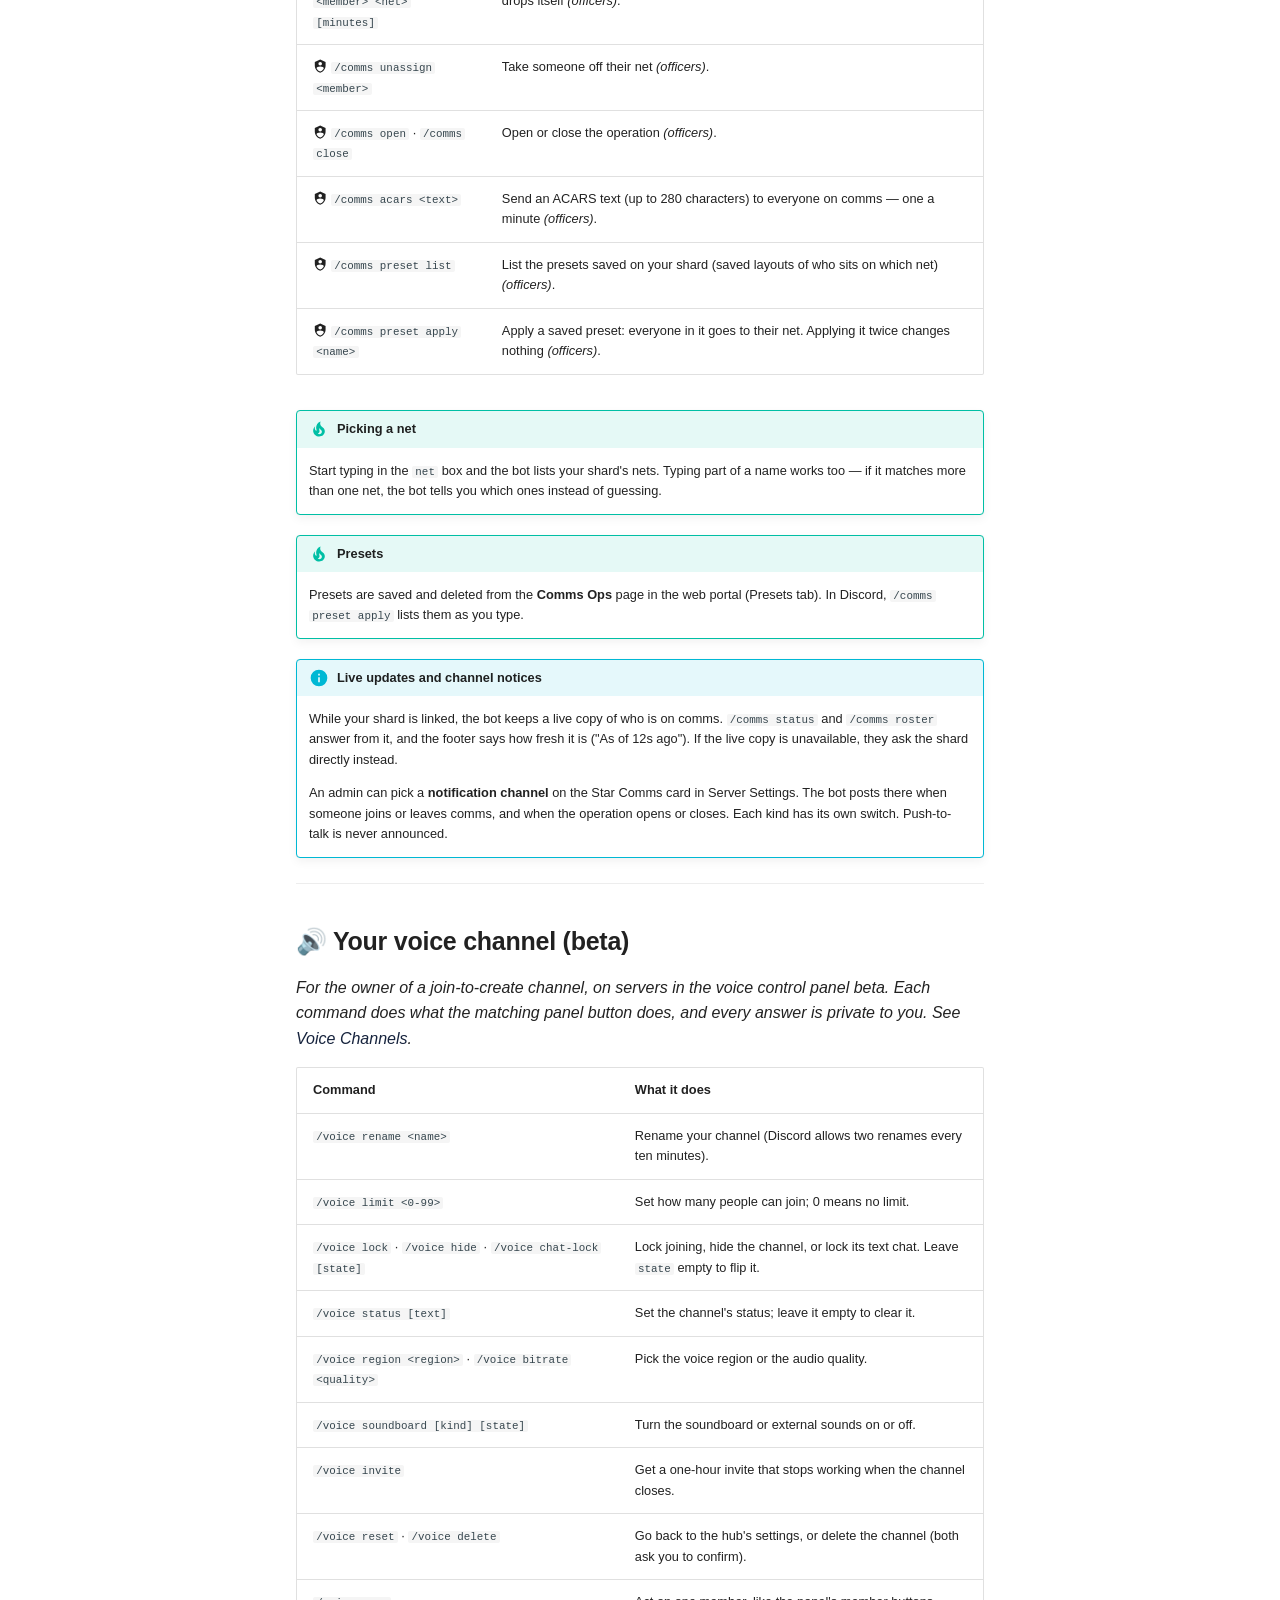
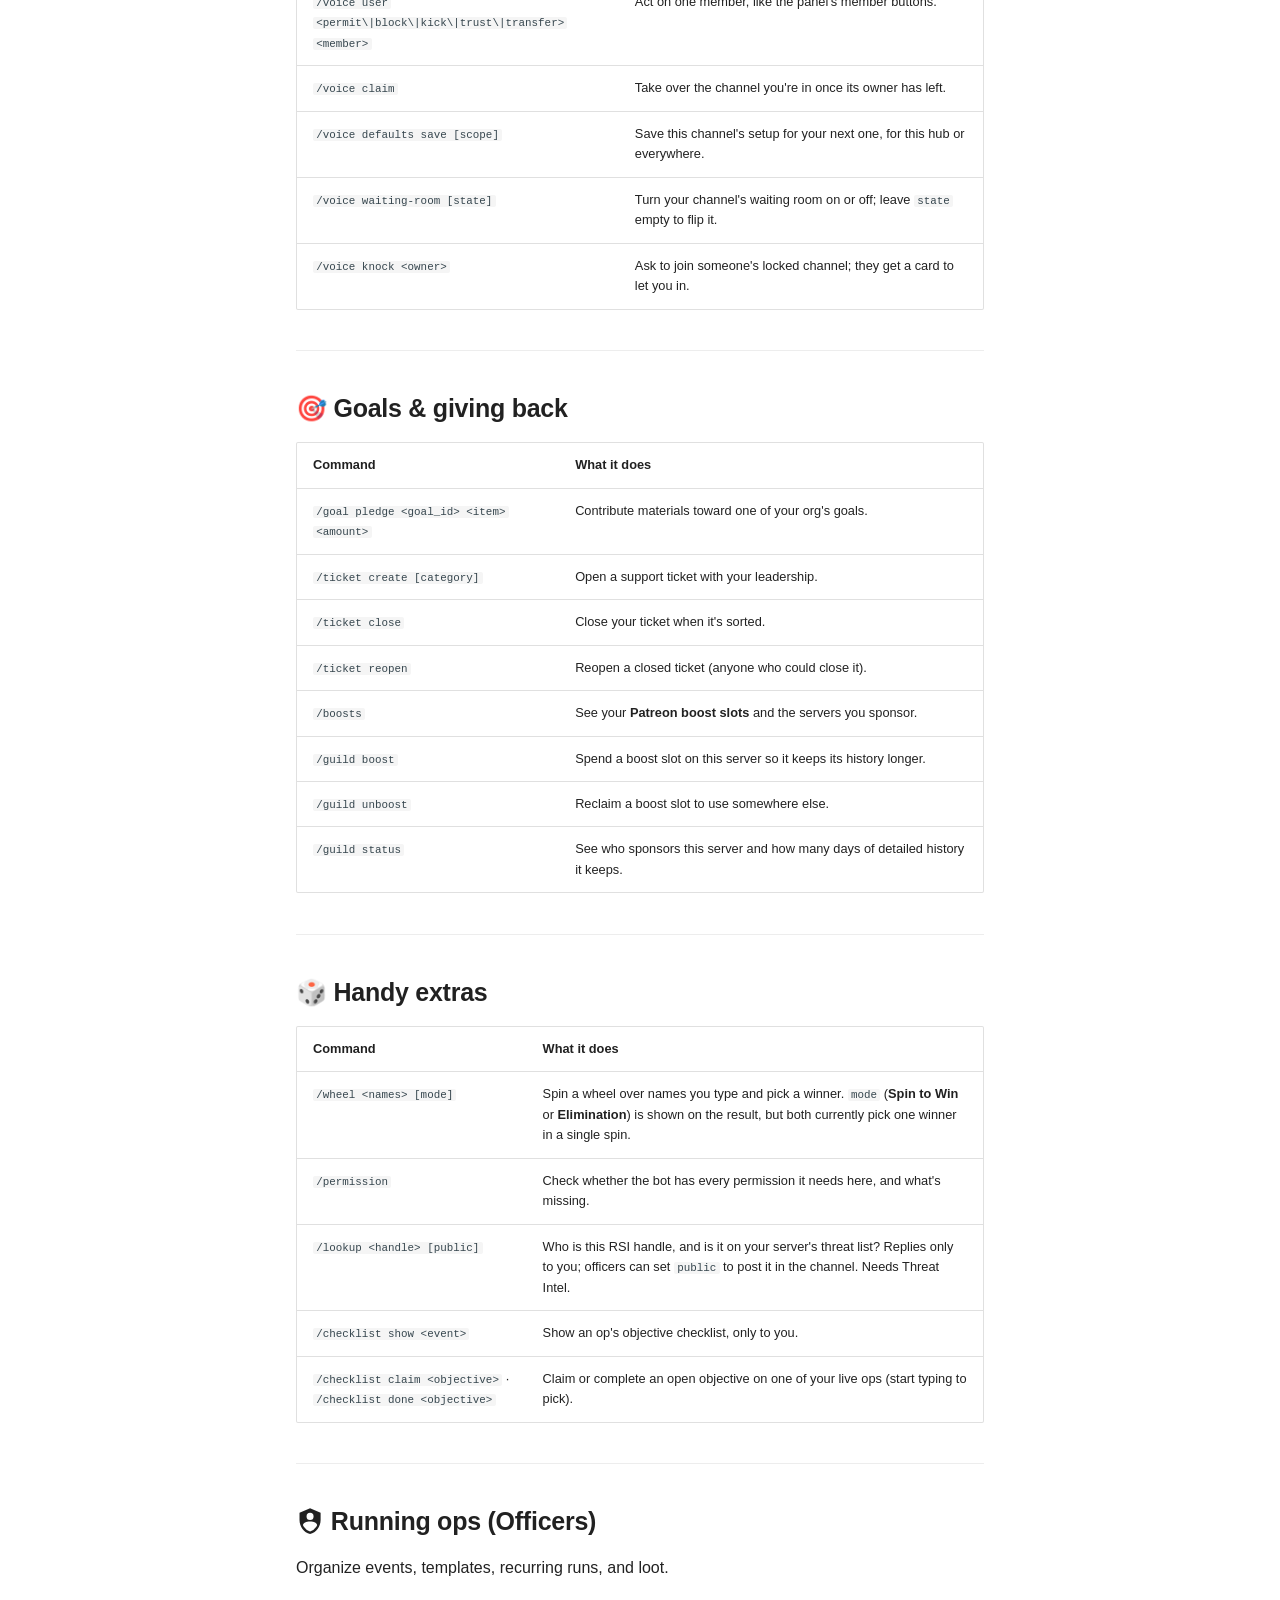
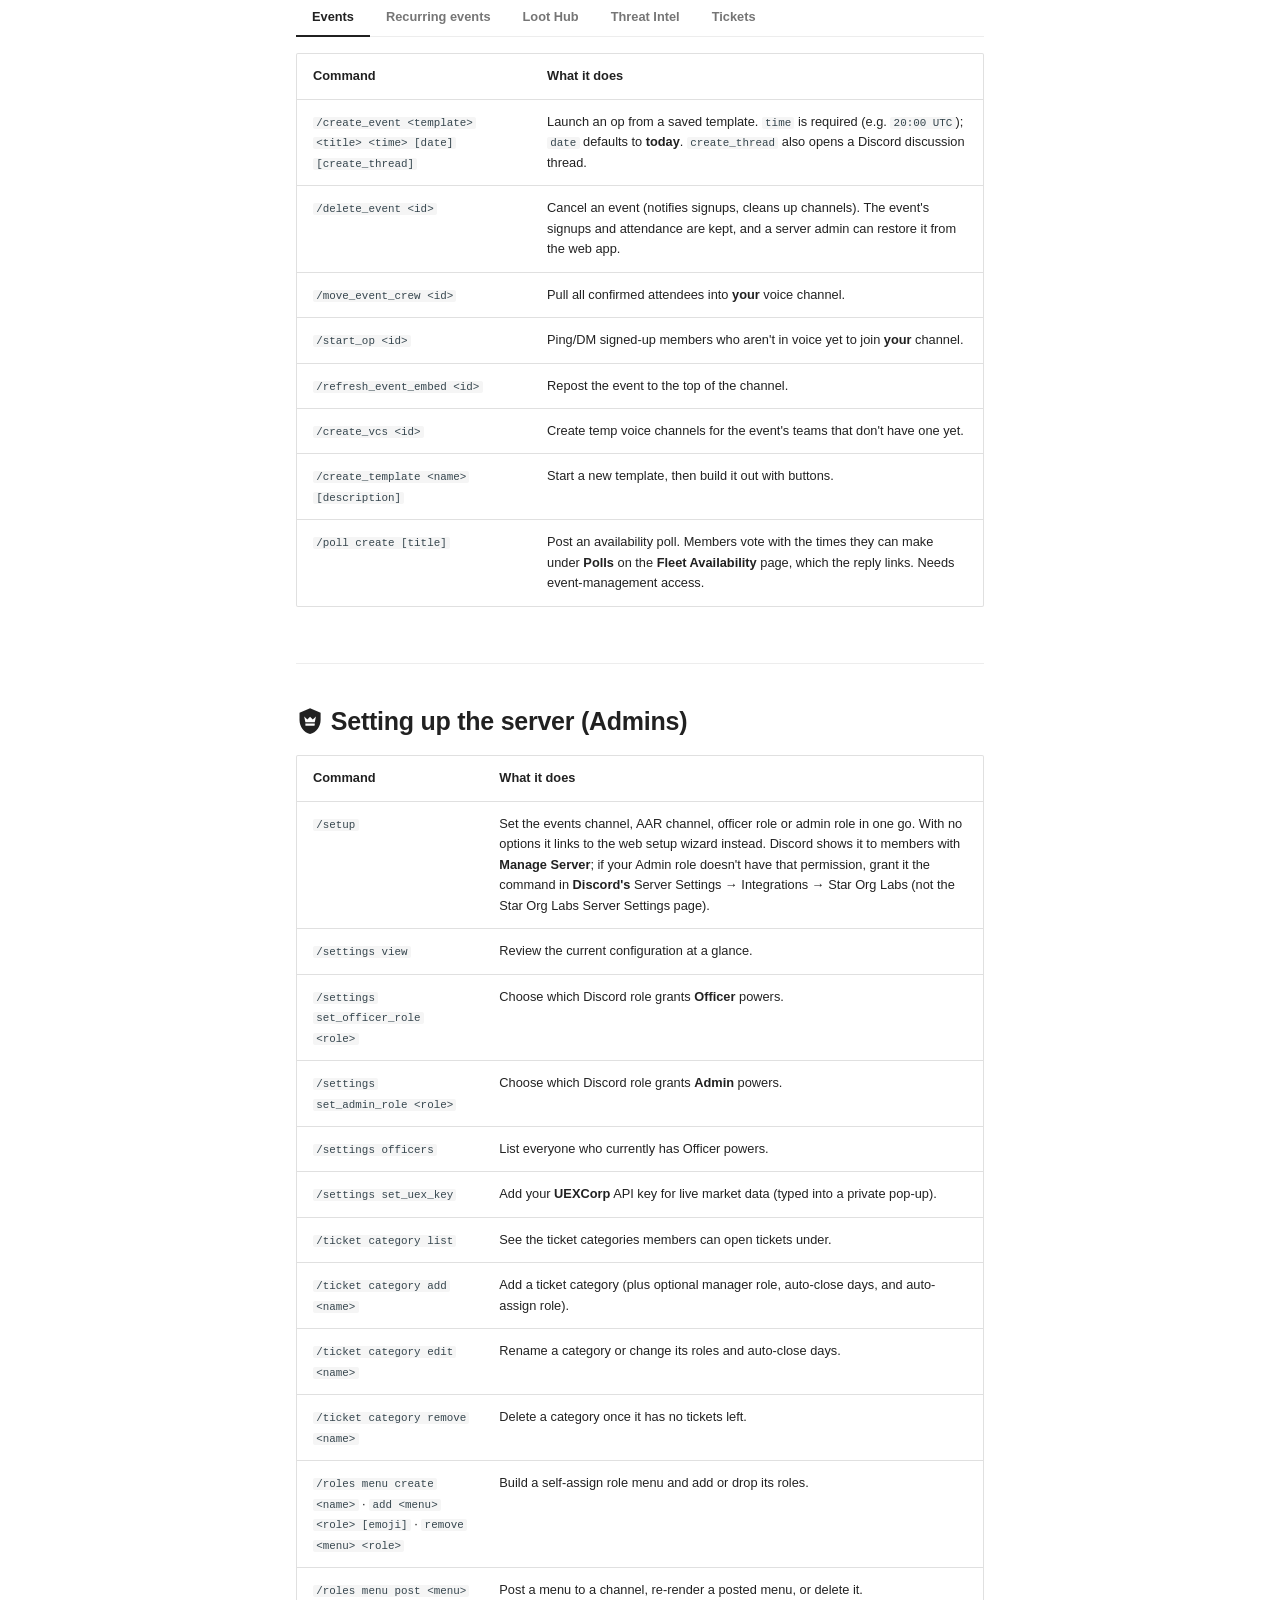
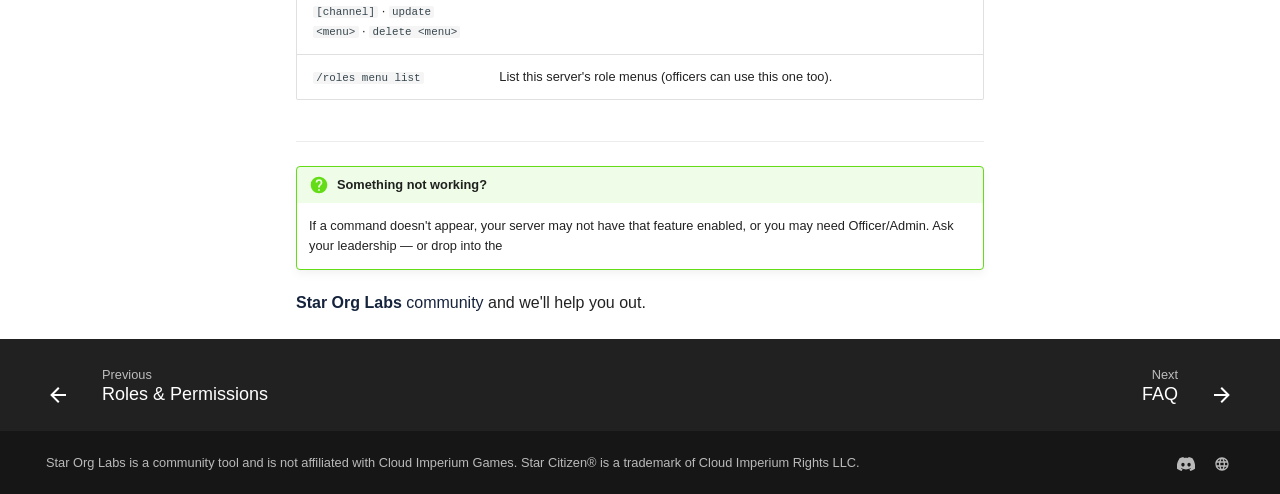
==== commit 9e8ac073: "docs: publish site from SC-ORG-BOT@7835cae6b90bbf0f194aad5d7ec618f0a8db3a3c" ====
--- a/commands/index.html
+++ b/commands/index.html
@@ -1795,7 +1795,7 @@
 <p>If a command doesn't appear, your server may not have that feature enabled, or you may
 need Officer/Admin. Ask your leadership — or drop into the</p>
 </div>
-<p><a href="https://discord.gg/yPtCydt6QY"><strong>Star Org Labs</strong> community</a> and we'll help you out.</p>
+<p><a href="https://discord.gg/BtJST8Hj7E"><strong>Star Org Labs</strong> community</a> and we'll help you out.</p>
 
 
 
@@ -1889,7 +1889,7 @@
     
     
     
-    <a href="https://discord.gg/yPtCydt6QY" target="_blank" rel="noopener" title="Star Org Labs Discord" class="md-social__link">
+    <a href="https://discord.gg/BtJST8Hj7E" target="_blank" rel="noopener" title="Star Org Labs Discord" class="md-social__link">
       <svg xmlns="http://www.w3.org/2000/svg" viewBox="0 0 576 512"><!--! Font Awesome Free 7.1.0 by @fontawesome - https://fontawesome.com License - https://fontawesome.com/license/free (Icons: CC BY 4.0, Fonts: SIL OFL 1.1, Code: MIT License) Copyright 2025 Fonticons, Inc.--><path d="M492.5 69.8c-.2-.3-.4-.6-.8-.7-38.1-17.5-78.4-30-119.7-37.1-.4-.1-.8 0-1.1.1s-.6.4-.8.8c-5.5 9.9-10.5 20.2-14.9 30.6-44.6-6.8-89.9-6.8-134.4 0-4.5-10.5-9.5-20.7-15.1-30.6-.2-.3-.5-.6-.8-.8s-.7-.2-1.1-.2C162.5 39 122.2 51.5 84.1 69c-.3.1-.6.4-.8.7C7.1 183.5-13.8 294.6-3.6 404.2c0 .3.1.5.2.8s.3.4.5.6c44.4 32.9 94 58 146.8 74.2.4.1.8.1 1.1 0s.7-.4.9-.7c11.3-15.4 21.4-31.8 30-48.8.1-.2.2-.5.2-.8s0-.5-.1-.8-.2-.5-.4-.6-.4-.3-.7-.4c-15.8-6.1-31.2-13.4-45.9-21.9-.3-.2-.5-.4-.7-.6s-.3-.6-.3-.9 0-.6.2-.9.3-.5.6-.7c3.1-2.3 6.2-4.7 9.1-7.1.3-.2.6-.4.9-.4s.7 0 1 .1c96.2 43.9 200.4 43.9 295.5 0 .3-.1.7-.2 1-.2s.7.2.9.4c2.9 2.4 6 4.9 9.1 7.2.2.2.4.4.6.7s.2.6.2.9-.1.6-.3.9-.4.5-.6.6c-14.7 8.6-30 15.9-45.9 21.8-.2.1-.5.2-.7.4s-.3.4-.4.7-.1.5-.1.8.1.5.2.8c8.8 17 18.8 33.3 30 48.8.2.3.6.6.9.7s.8.1 1.1 0c52.9-16.2 102.6-41.3 147.1-74.2.2-.2.4-.4.5-.6s.2-.5.2-.8c12.3-126.8-20.5-236.9-86.9-334.5zm-302 267.7c-29 0-52.8-26.6-52.8-59.2s23.4-59.2 52.8-59.2c29.7 0 53.3 26.8 52.8 59.2 0 32.7-23.4 59.2-52.8 59.2m195.4 0c-29 0-52.8-26.6-52.8-59.2s23.4-59.2 52.8-59.2c29.7 0 53.3 26.8 52.8 59.2 0 32.7-23.2 59.2-52.8 59.2"/></svg>
     </a>
   
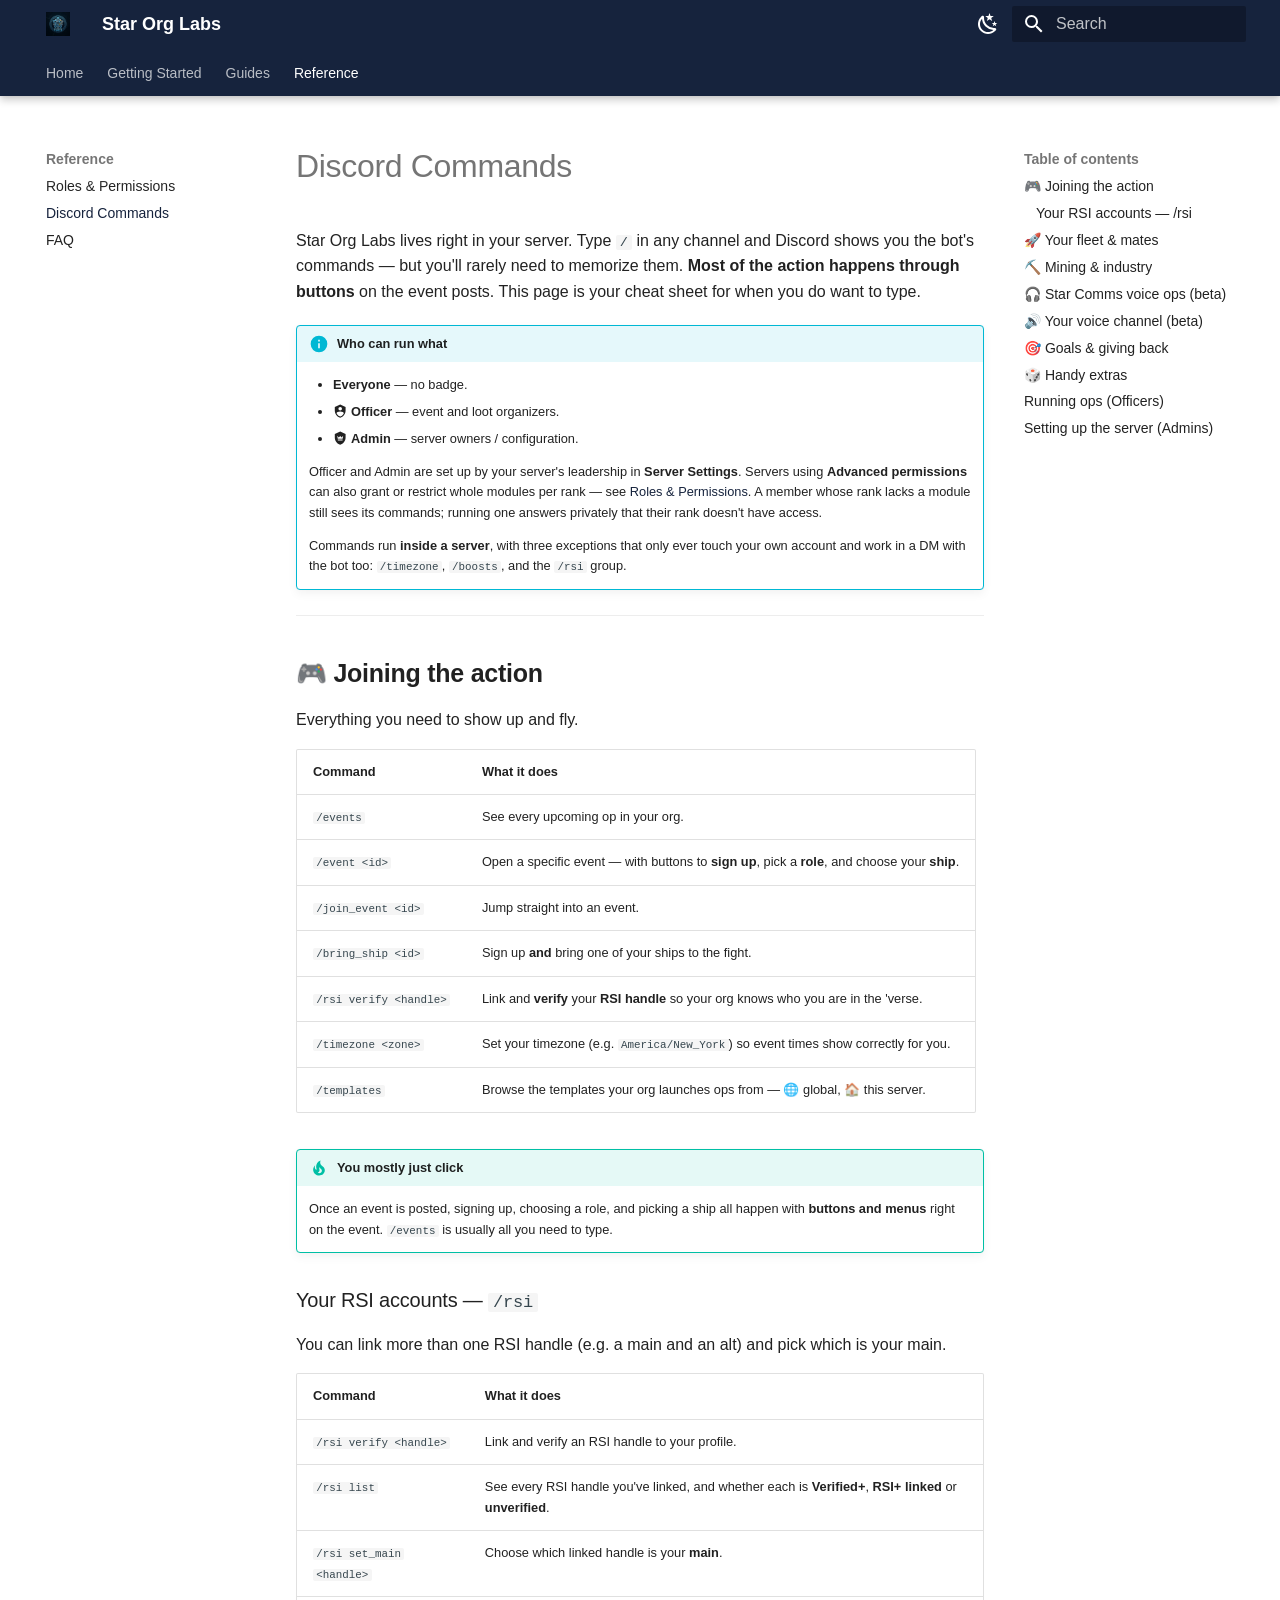
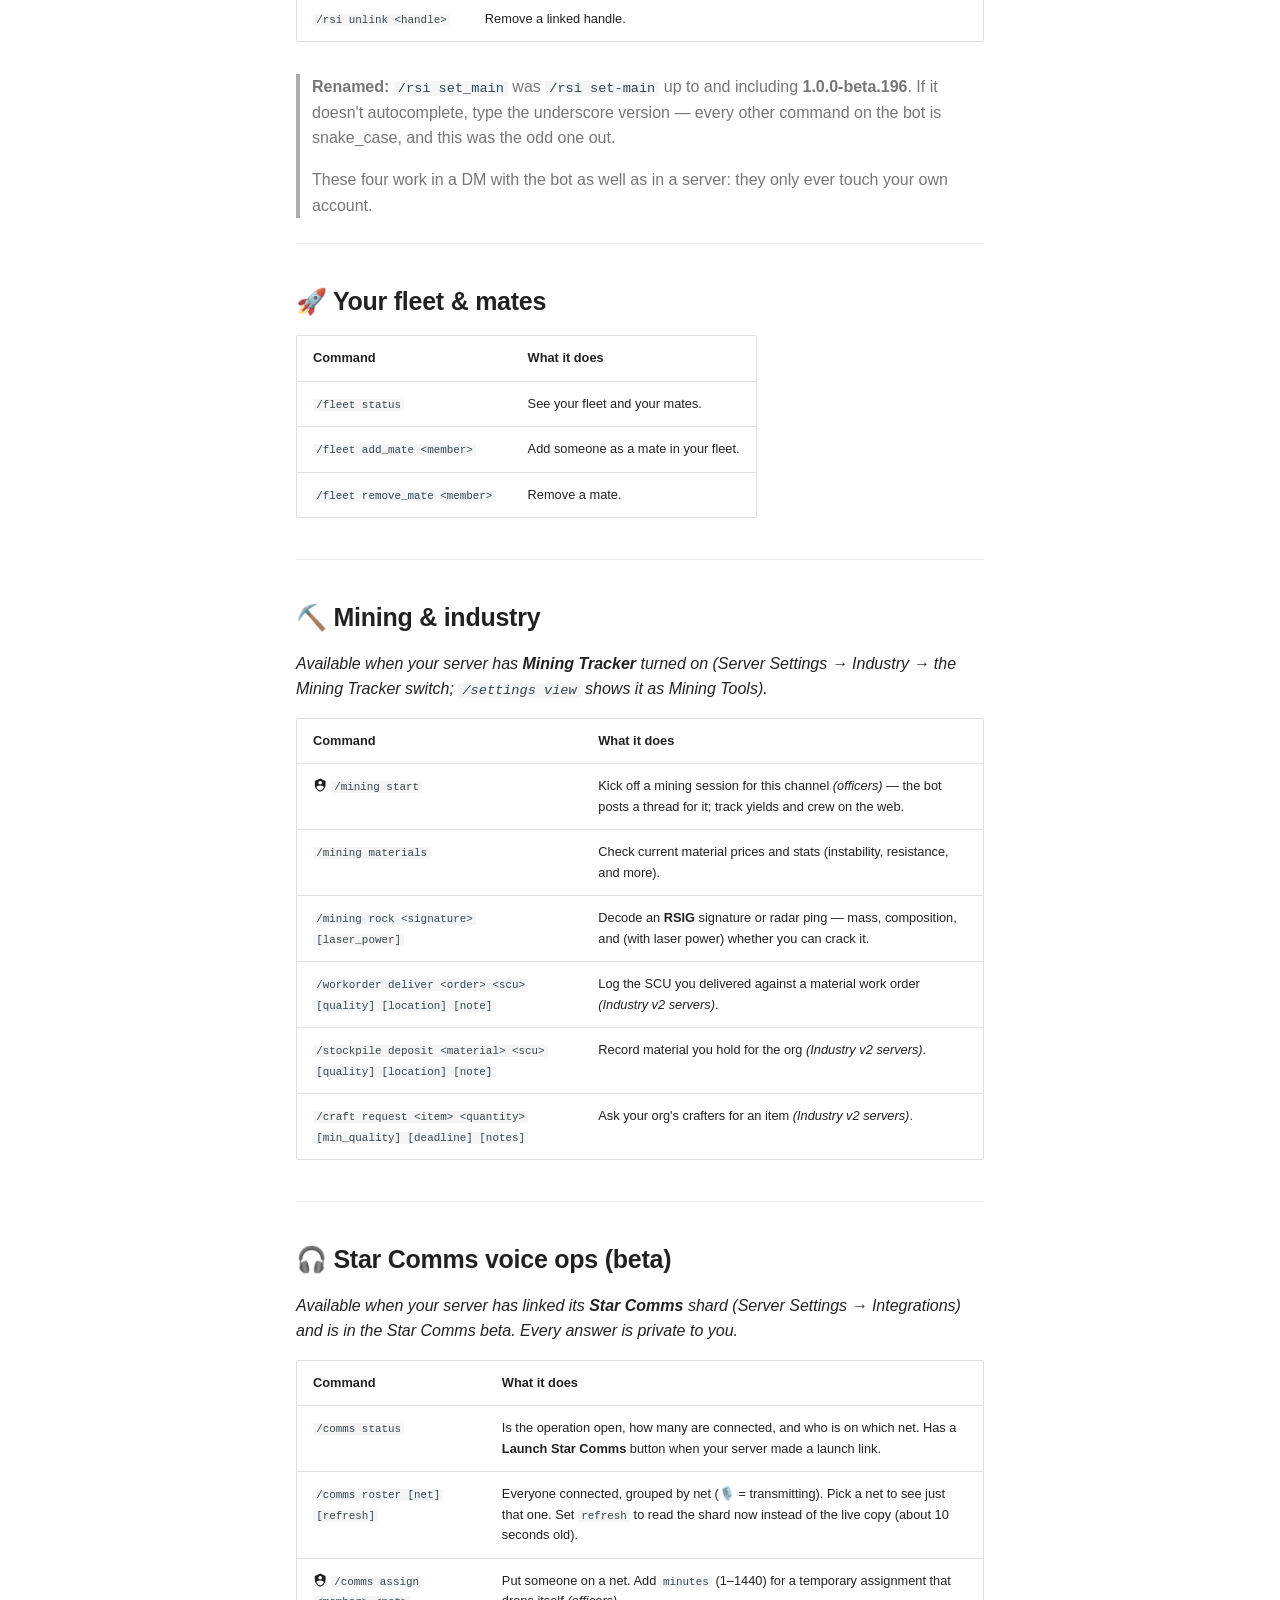
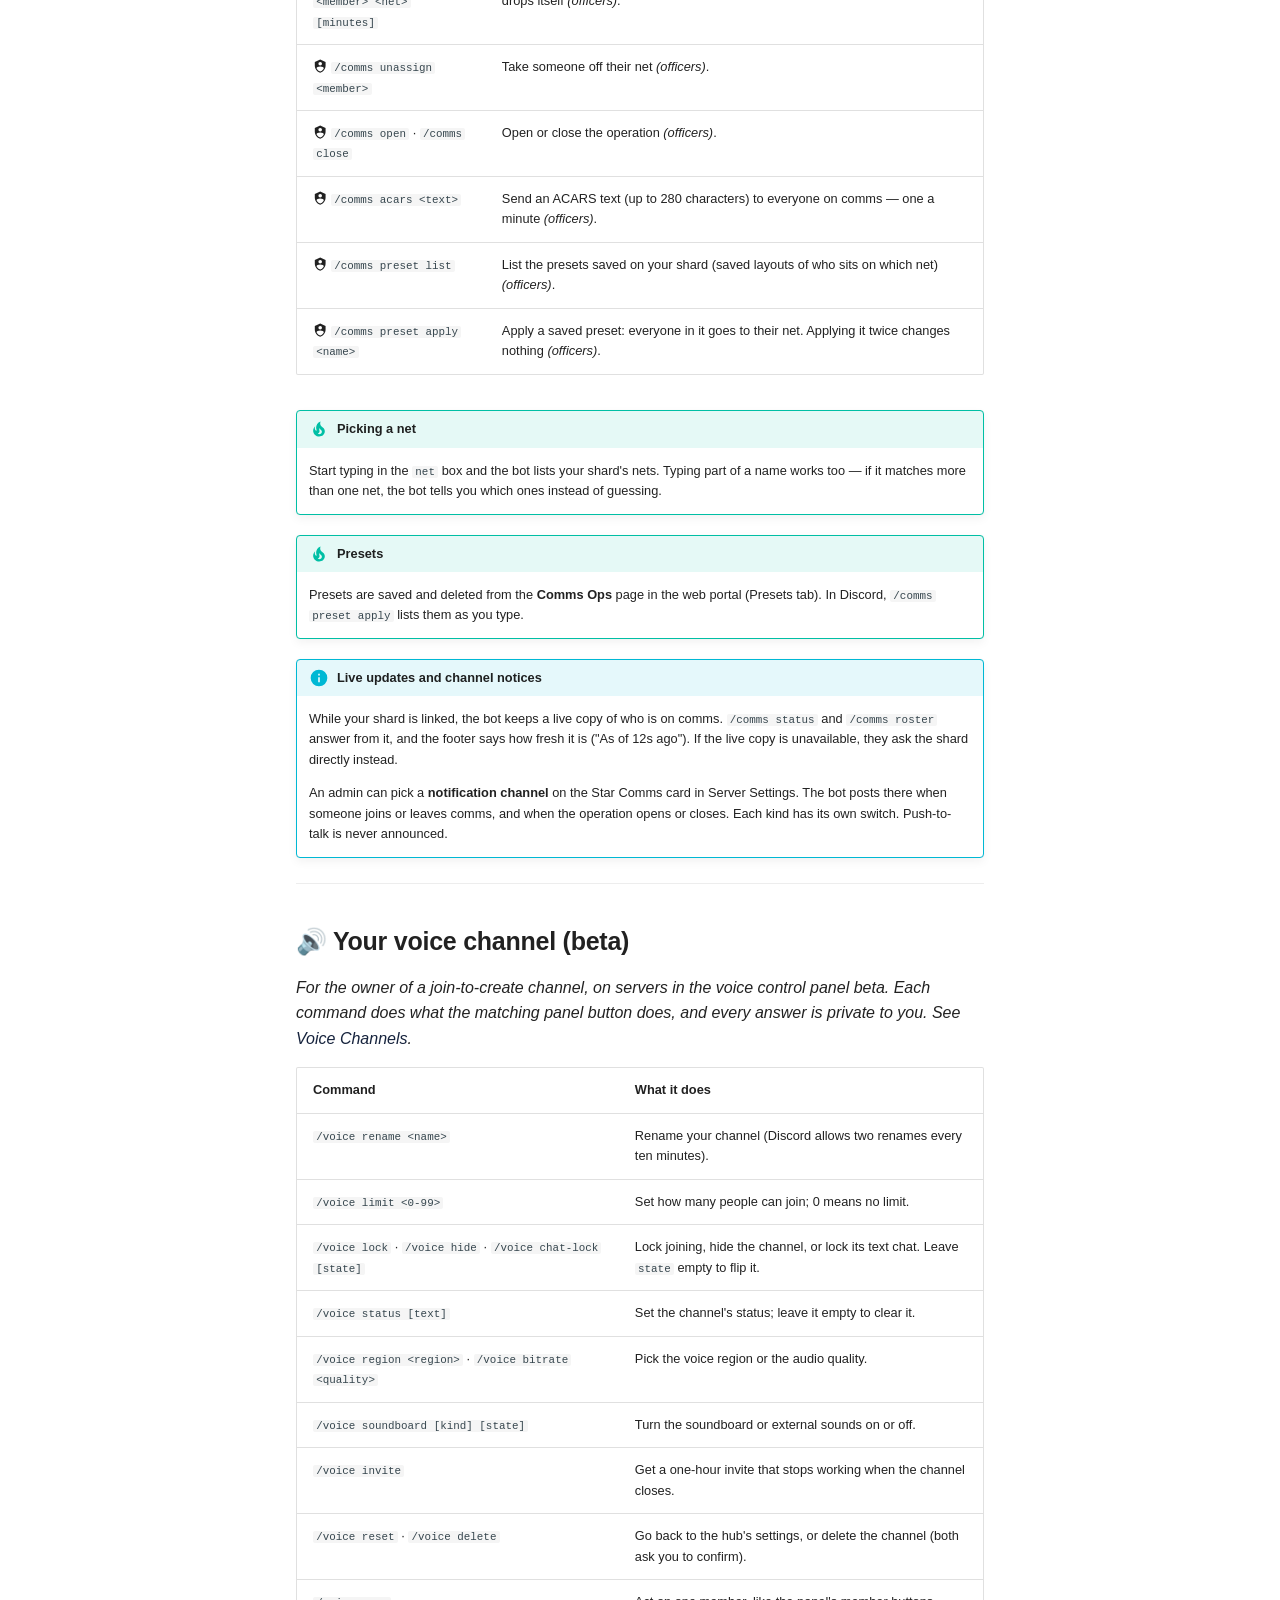
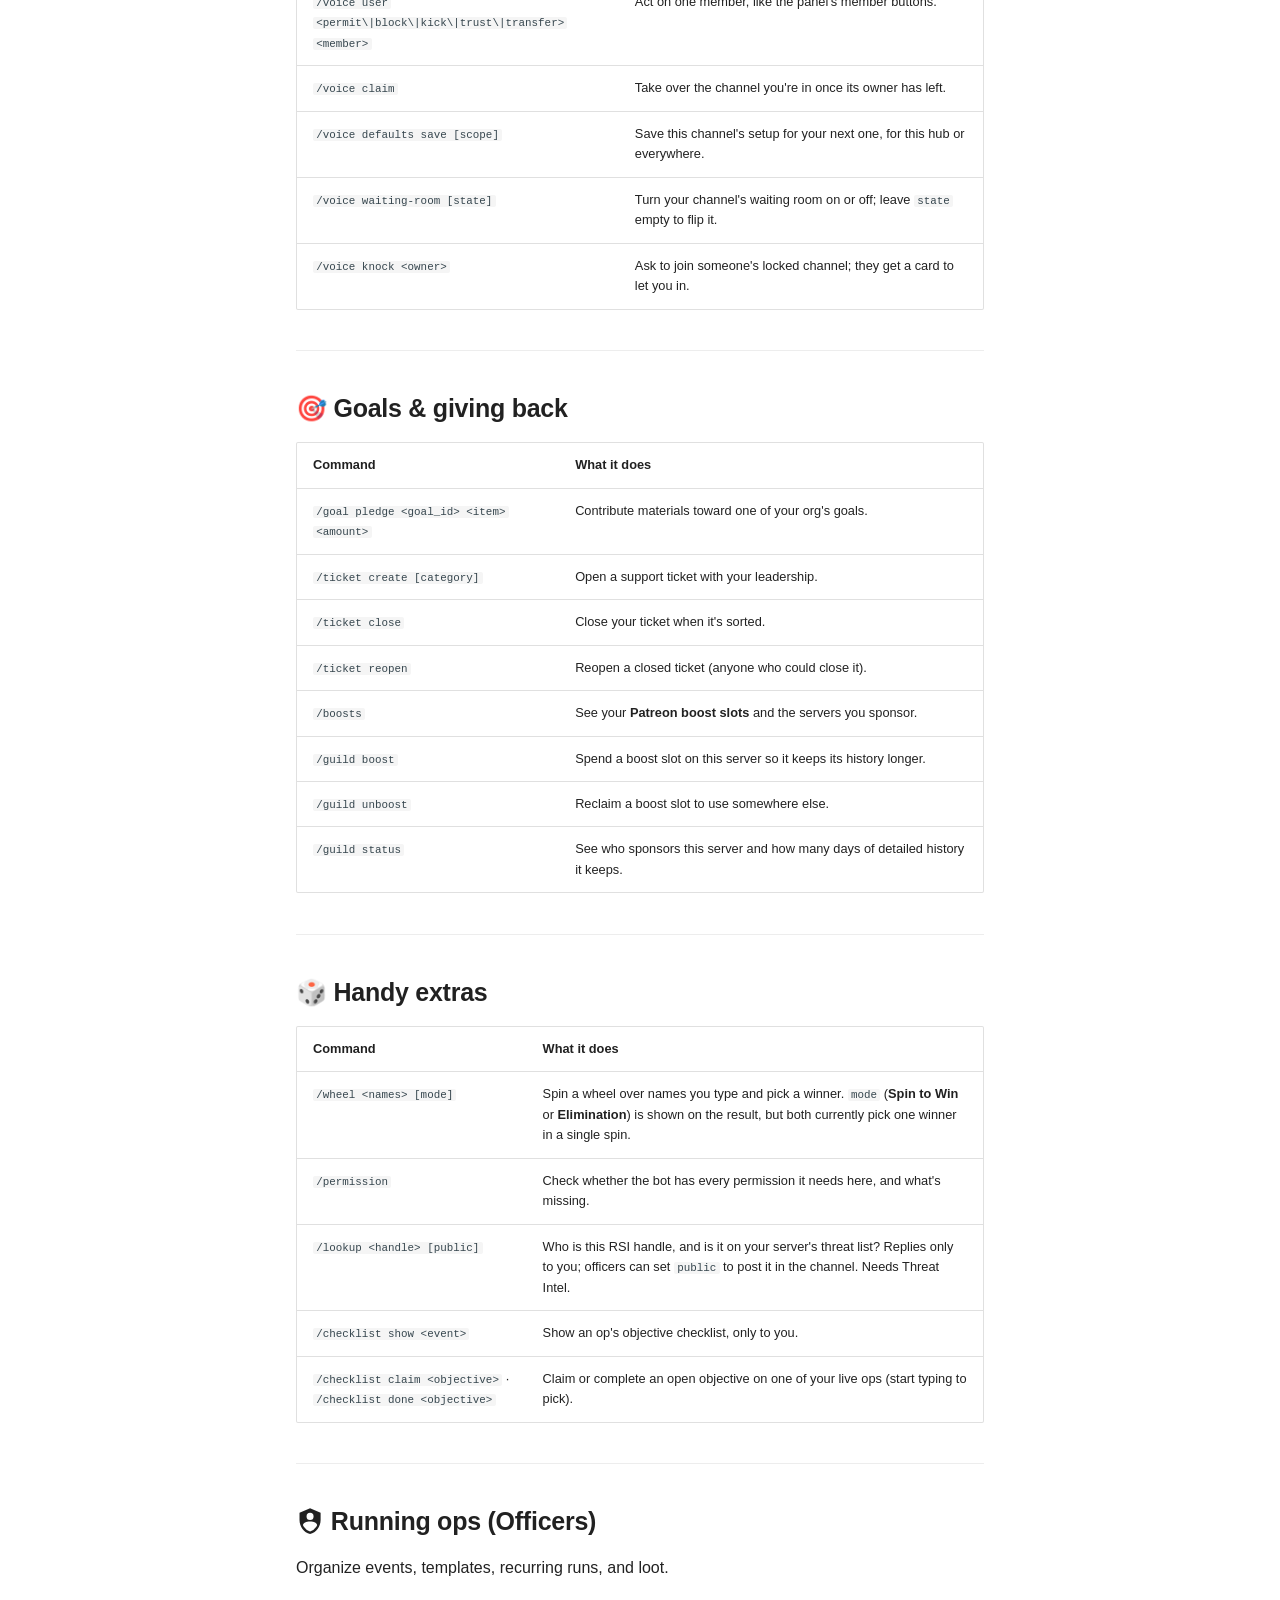
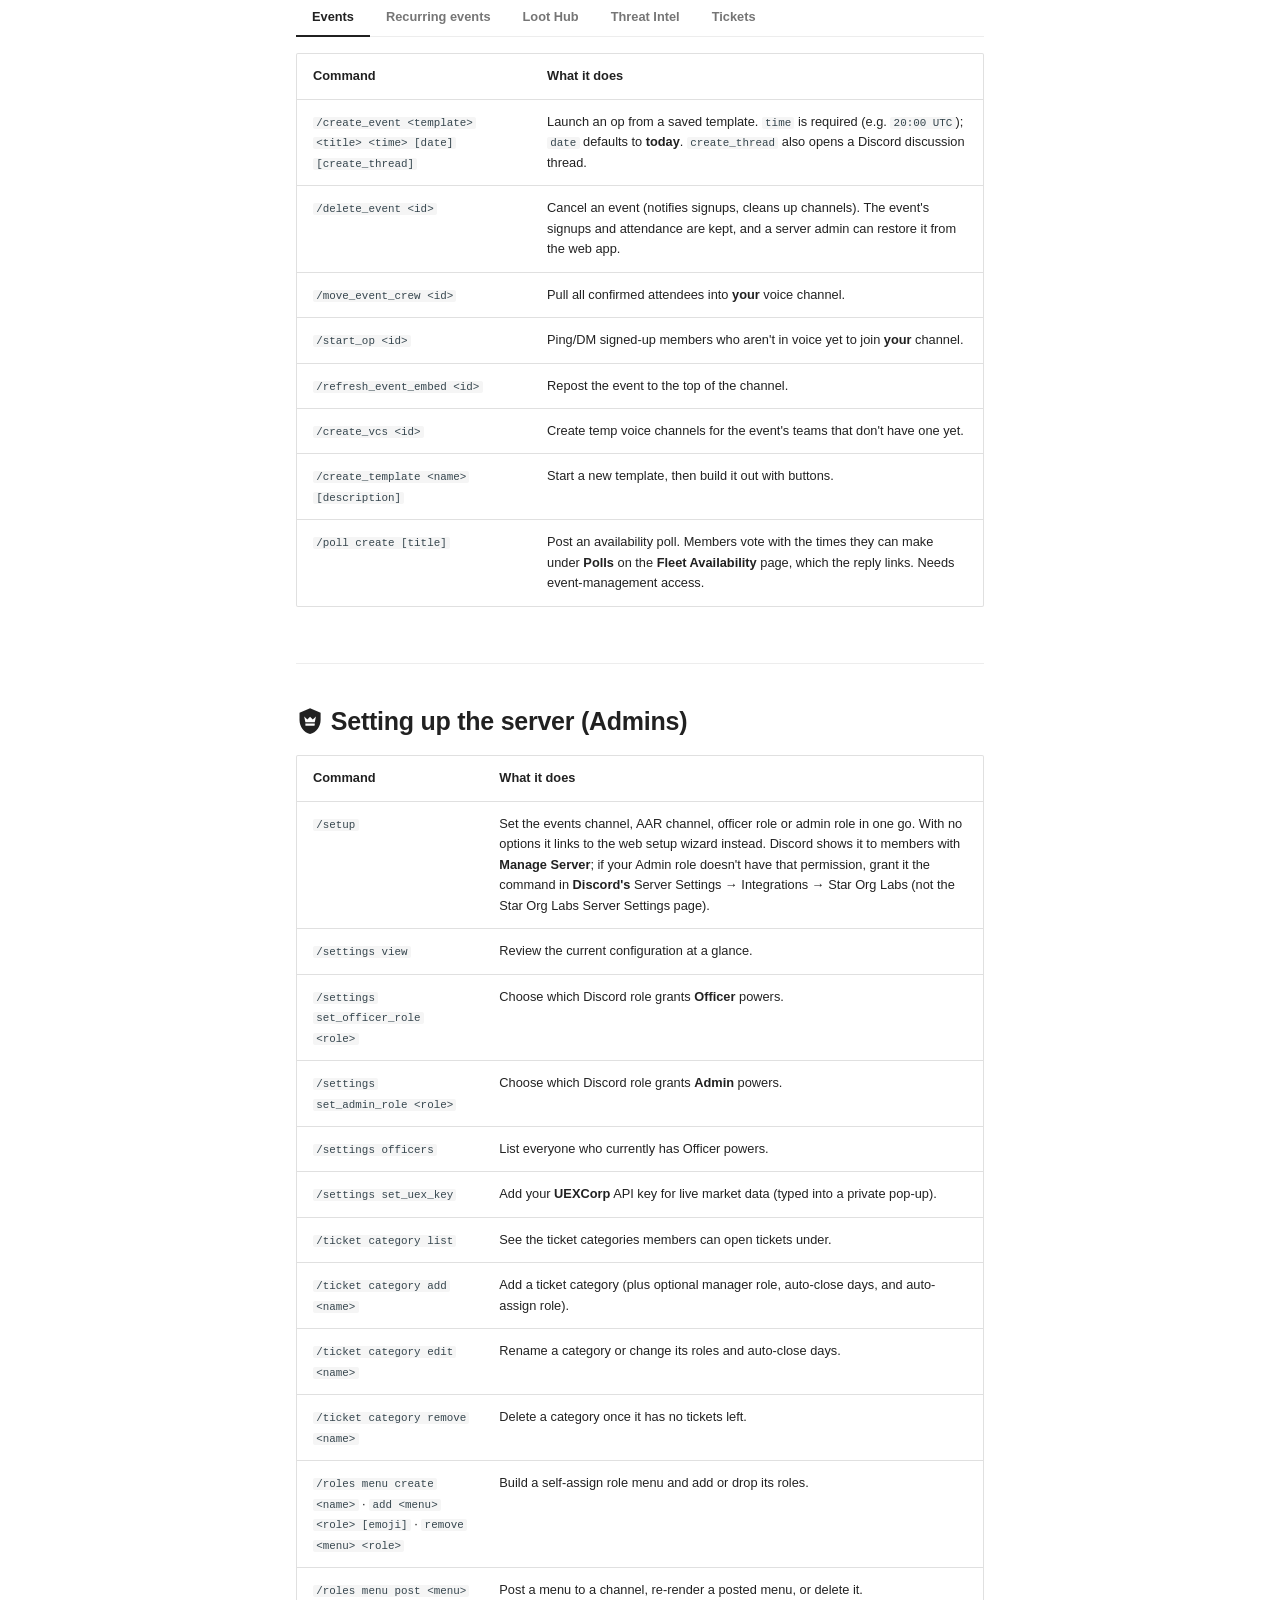
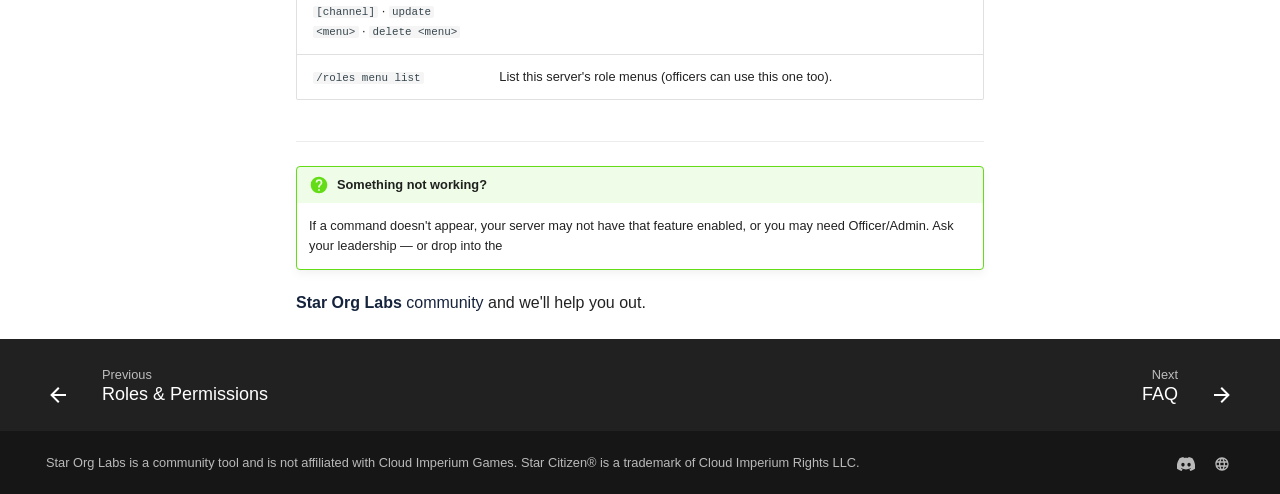
==== commit 42ffdd5f: "docs: publish site from SC-ORG-BOT@30b7f1b67dc3b3598798cad833810af90d99934d" ====
--- a/commands/index.html
+++ b/commands/index.html
@@ -1290,7 +1290,7 @@
 </table>
 <hr />
 <h2 id="mining-industry">⛏️ Mining &amp; industry<a class="headerlink" href="#mining-industry" title="Permanent link">&para;</a></h2>
-<p><em>Available when your server has <strong>Mining Tracker</strong> turned on (Server Settings → Features → Module Controls; <code>/settings view</code> shows it as Mining Tools).</em></p>
+<p><em>Available when your server has <strong>Mining Tracker</strong> turned on (Server Settings → Industry → the Mining Tracker switch; <code>/settings view</code> shows it as Mining Tools).</em></p>
 <table>
 <thead>
 <tr>
@@ -1327,7 +1327,7 @@
 </table>
 <hr />
 <h2 id="star-comms-voice-ops-beta">🎧 Star Comms voice ops (beta)<a class="headerlink" href="#star-comms-voice-ops-beta" title="Permanent link">&para;</a></h2>
-<p><em>Available when your server has linked its <strong>Star Comms</strong> shard (Server Settings → External) and
+<p><em>Available when your server has linked its <strong>Star Comms</strong> shard (Server Settings → Integrations) and
 is in the Star Comms beta. Every answer is private to you.</em></p>
 <table>
 <thead>
